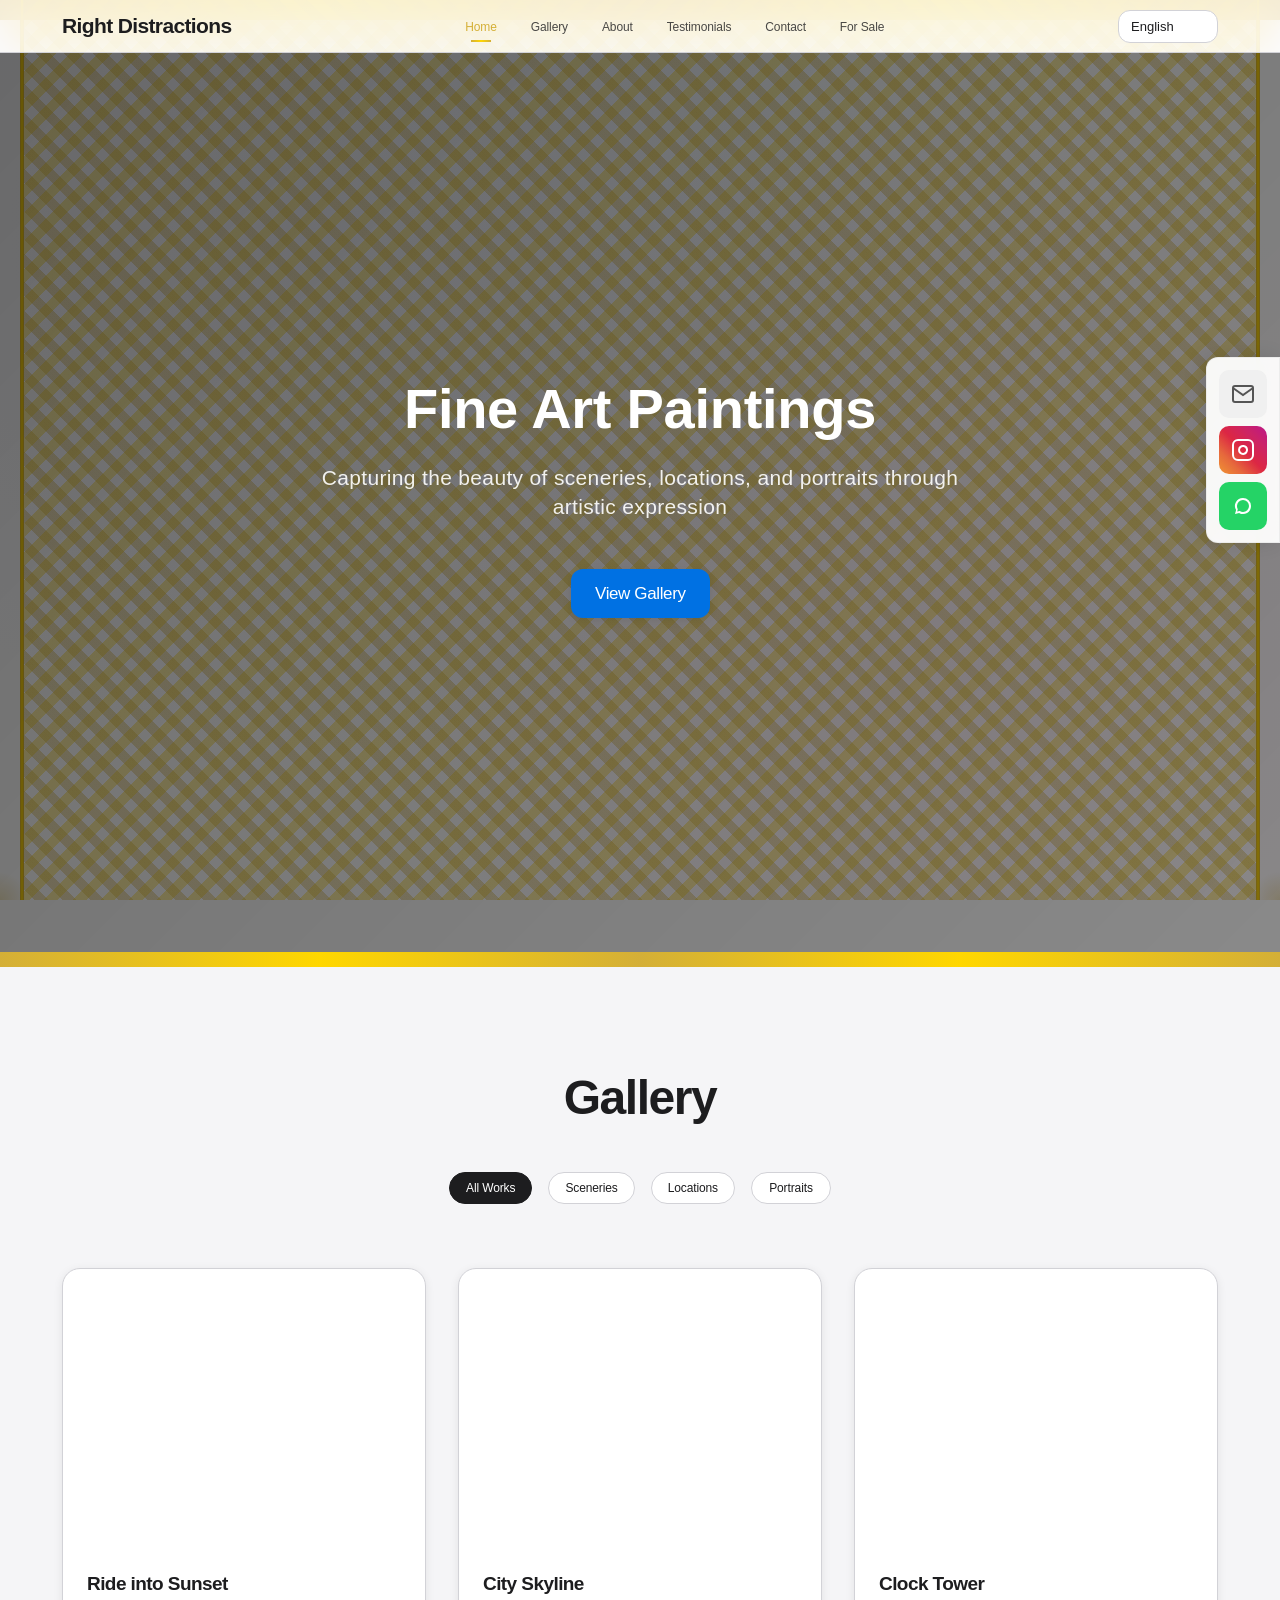
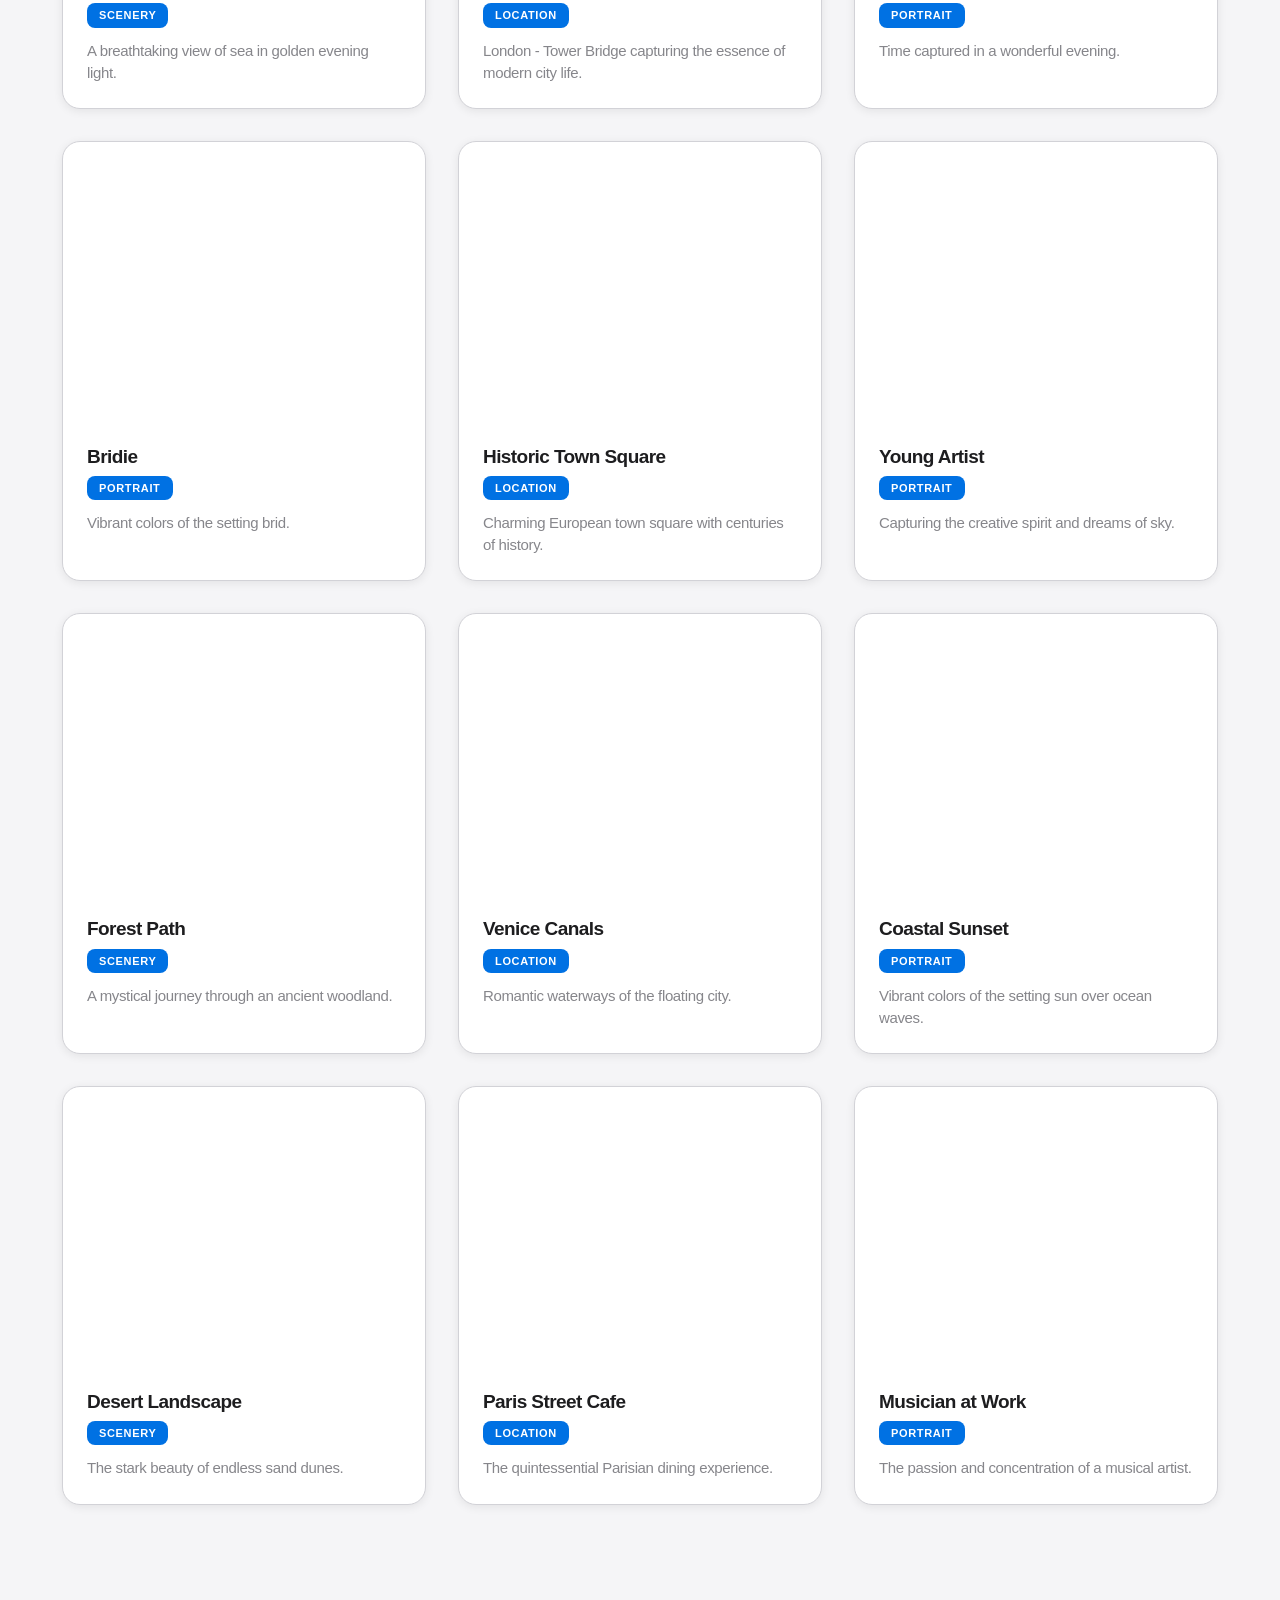
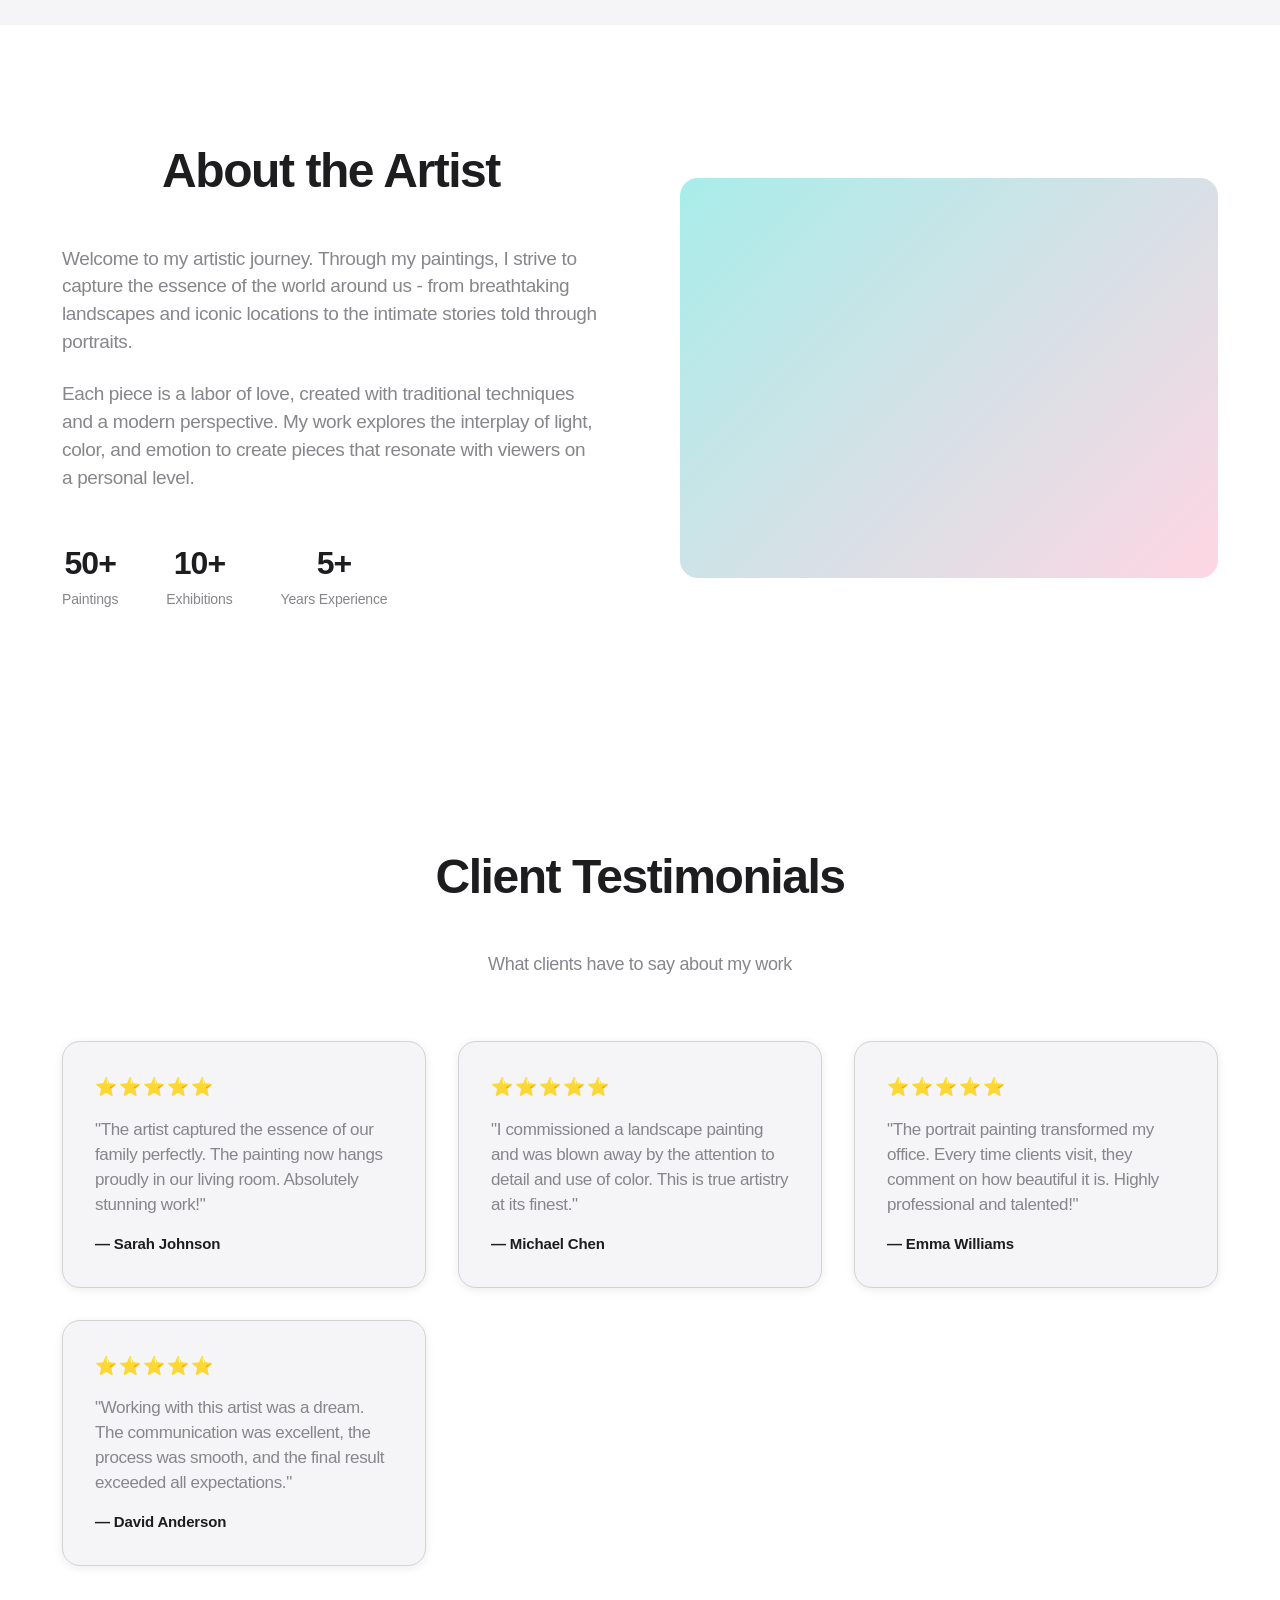
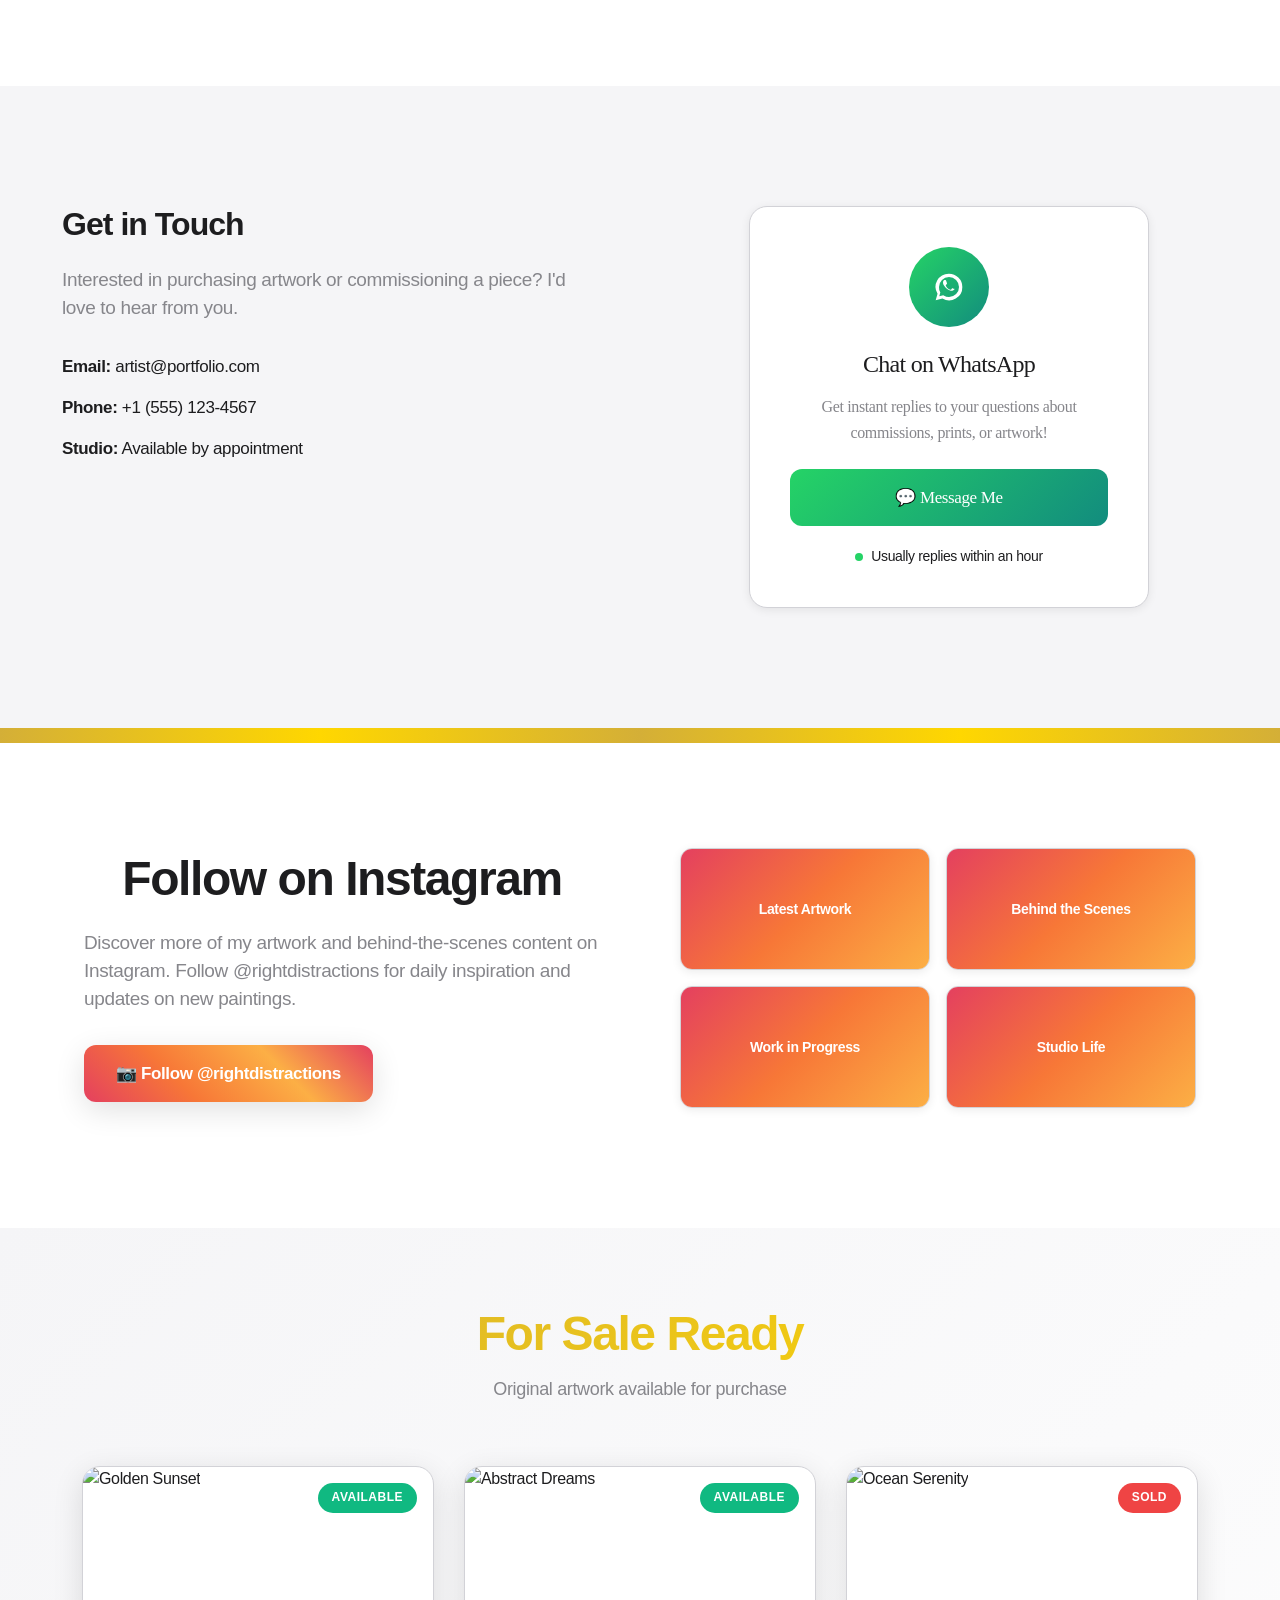
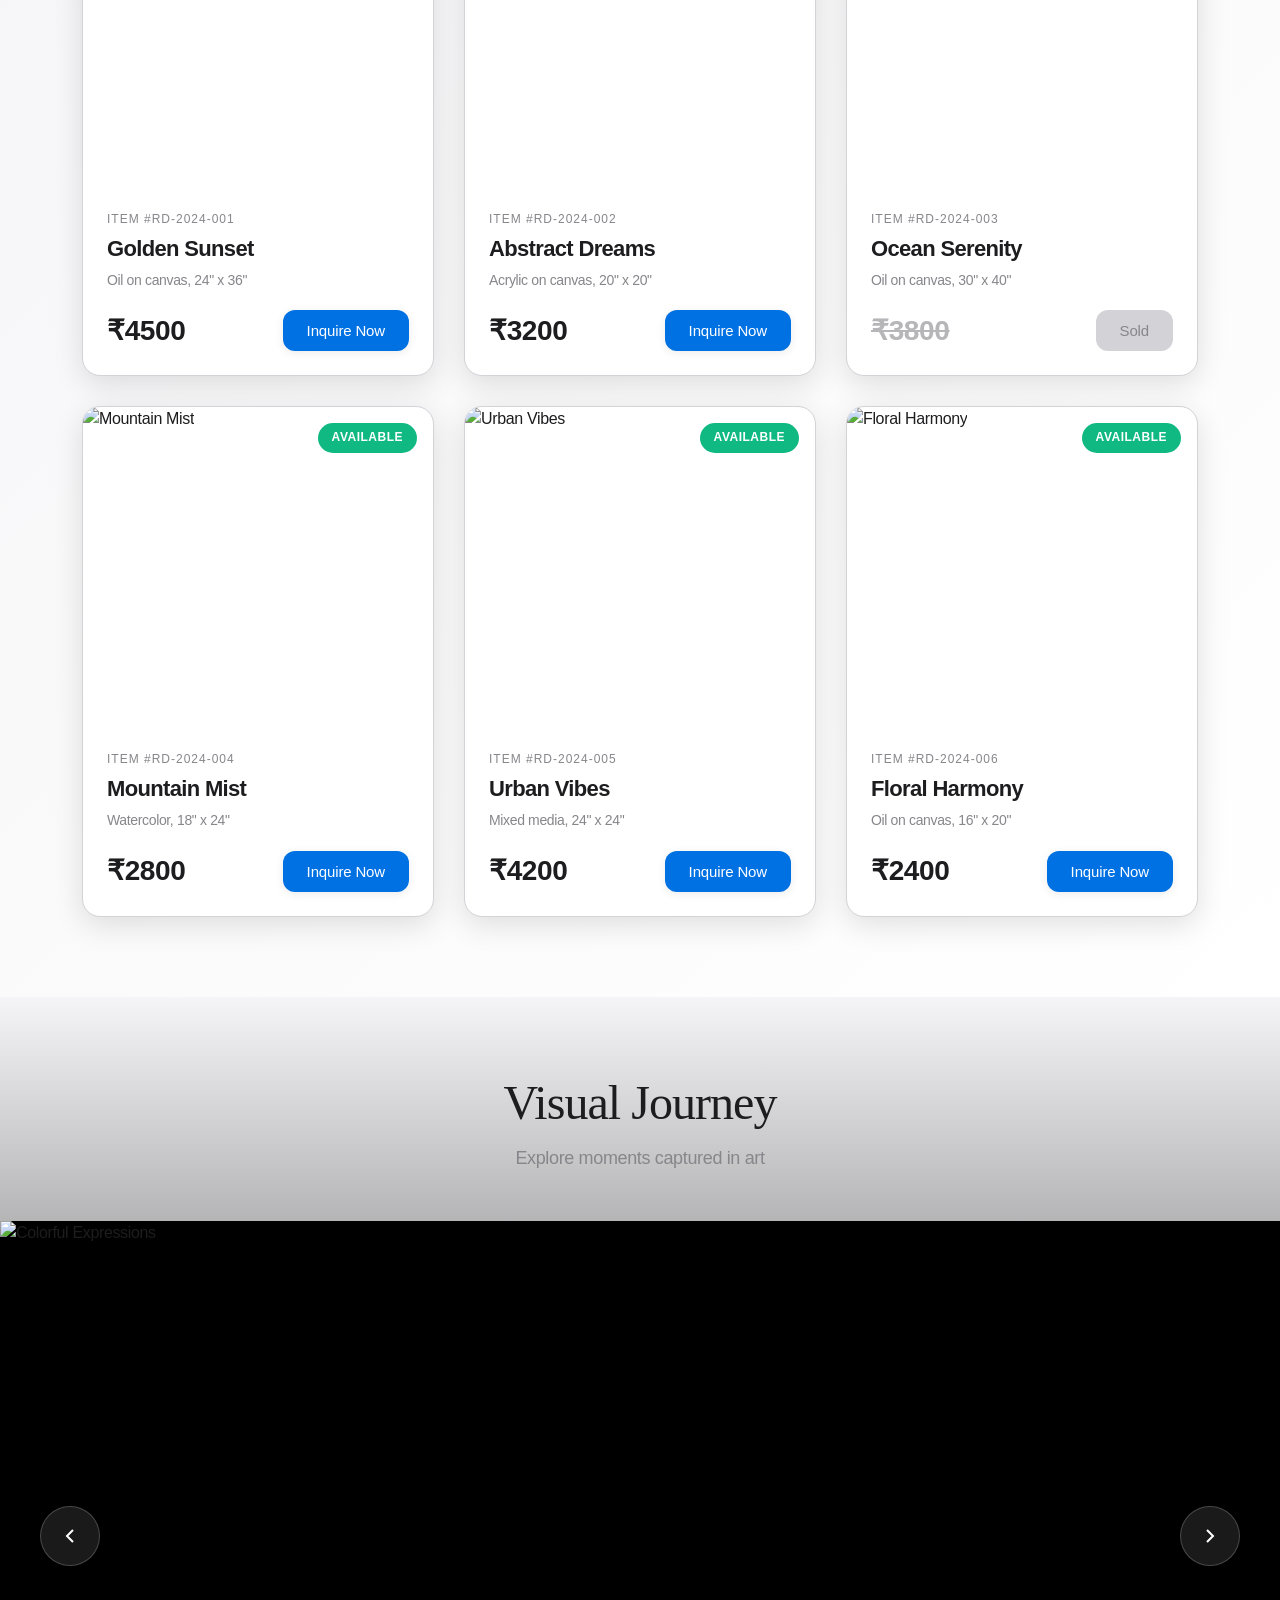
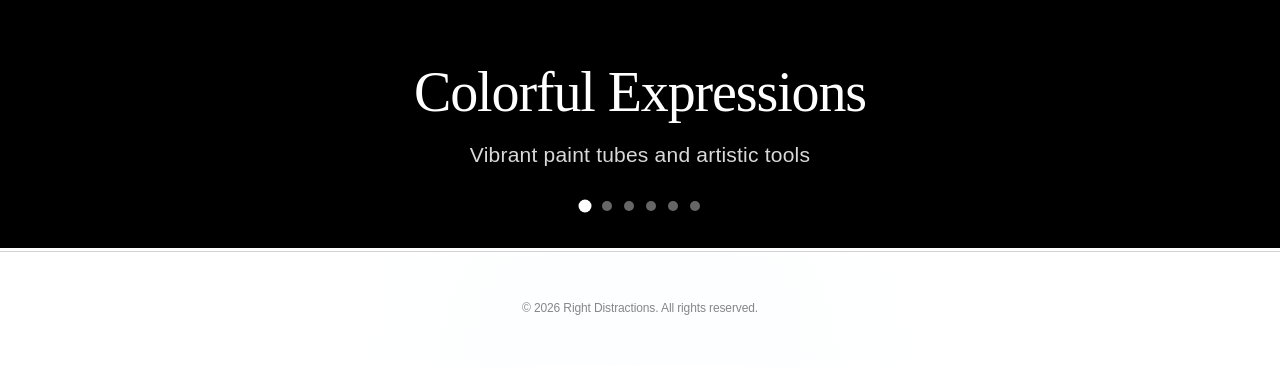
==== index.html @ bb0acf01 "Update index.html" ====
<!DOCTYPE html>
<html lang="en">
<head>
    <meta charset="UTF-8">
    <meta name="viewport" content="width=device-width, initial-scale=1.0">

<!-- SEO Meta Tags -->
    <meta name="description" content="Right Distractions - Fine art paintings capturing sceneries, locations, and portraits. Commission custom artwork or browse our gallery of original paintings.">
    <meta name="keywords" content="fine art paintings, custom portraits, landscape paintings, commissioned artwork, artist portfolio, original paintings">
    <meta name="author" content="Right Distractions">
    <meta name="robots" content="index, follow">
    <link rel="canonical" href="https://rightdistractions.com">
    
    <!-- Open Graph / Facebook -->
    <meta property="og:type" content="website">
    <meta property="og:url" content="https://rightdistractions.com">
    <meta property="og:title" content="Right Distractions — Fine Art Paintings">
    <meta property="og:description" content="Fine art paintings capturing sceneries, locations, and portraits. Commission custom artwork or browse our gallery.">
    <meta property="og:image" content="https://images.unsplash.com/photo-1513364776144-60967b0f800f?w=1200&h=630&fit=crop">
    
    <!-- Twitter -->
    <meta property="twitter:card" content="summary_large_image">
    <meta property="twitter:url" content="https://rightdistractions.com">
    <meta property="twitter:title" content="Right Distractions — Fine Art Paintings">
    <meta property="twitter:description" content="Fine art paintings capturing sceneries, locations, and portraits. Commission custom artwork or browse our gallery.">
    <meta property="twitter:image" content="https://images.unsplash.com/photo-1513364776144-60967b0f800f?w=1200&h=630&fit=crop">
    
     <meta name="referrer" content="strict-origin-when-cross-origin">
    <meta http-equiv="X-Content-Type-Options" content="nosniff">
    <meta http-equiv="X-Frame-Options" content="SAMEORIGIN">
    <meta http-equiv="X-XSS-Protection" content="1; mode=block">

    <!-- Performance: Preconnect to external domains -->
    <link rel="preconnect" href="https://images.unsplash.com">
    <link rel="preconnect" href="https://lottie.host">
    <link rel="preconnect" href="https://raw.githubusercontent.com">
    <link rel="dns-prefetch" href="https://images.unsplash.com">
    
    <!-- Performance: Preload critical resources -->
    <link rel="preload" href="styles.css" as="style">
    
    <title>Right Distractions — Fine Art Paintings</title>
    <link rel="stylesheet" href="styles.css">

     <!-- Performance: Async script loading -->
    <script src="script.js" defer></script>

<!-- Google tag (gtag.js) -->
<script async src="https://www.googletagmanager.com/gtag/js?id=G-NQR70B5Y78"></script>
<script>
  window.dataLayer = window.dataLayer || [];
  function gtag(){dataLayer.push(arguments);}
  gtag('js', new Date());

  gtag('config', 'G-NQR70B5Y78');
</script>
    
    <!-- Service Worker Registration for caching -->
    <script>
        if ('serviceWorker' in navigator) {
            window.addEventListener('load', () => {
                navigator.serviceWorker.register('/sw.js')
                    .then((registration) => {
                        console.log('SW registered: ', registration);
                    })
                    .catch((error) => {
                        console.log('SW registration failed: ', error);
                    });
            });
        }
    </script>
</head>
<body>
    <header class="header">
        <nav class="nav">
            <div class="nav-brand">
                <h1>Right Distractions</h1>
            </div>
        <ul class="nav-menu">
                <li><a href="#home" class="nav-link" data-i18n="nav.home">Home</a></li>
                <li><a href="#gallery" class="nav-link" data-i18n="nav.gallery">Gallery</a></li>
                <li><a href="#about" class="nav-link" data-i18n="nav.about">About</a></li>
                <li><a href="#testimonials" class="nav-link" data-i18n="nav.testimonials">Testimonials</a></li>
                <li><a href="#contact" class="nav-link" data-i18n="nav.contact">Contact</a></li>
                <li><a href="#for-sale" class="nav-link" data-i18n="nav.forsale">For Sale</a></li>  
            </ul>
            <div class="language-switcher">
                <select id="languageSelect" aria-label="Select language">
                    <option value="en">English</option>
                    <option value="es">Español</option>
                    <option value="fr">Français</option>
                    <option value="de">Deutsch</option>
                    <option value="kn">ಕನ್ನಡ</option>
                </select>
            </div>
            <div class="hamburger">
                <span></span>
                <span></span>
                <span></span>
            </div>
        </nav>
    </header>

    <main>
        <section id="home" class="hero">
            <div class="hero-content">
                <h1 class="hero-title" data-i18n="hero.title">Fine Art Paintings</h1>
                <p class="hero-subtitle" data-i18n="hero.subtitle">Capturing the beauty of sceneries, locations, and portraits through artistic expression</p>
                <a href="#gallery" class="cta-button" data-i18n="hero.cta">View Gallery</a>
            </div>
        </section>

        <section id="gallery" class="gallery-section">
            <div class="container">
                <h2 class="section-title" data-i18n="gallery.title">Gallery</h2>
                <div class="filter-buttons">
                    <button class="filter-btn active" data-filter="all" data-i18n="gallery.filterAll">All Works</button>
                    <button class="filter-btn" data-filter="scenery" data-i18n="gallery.filterScenery">Sceneries</button>
                    <button class="filter-btn" data-filter="location" data-i18n="gallery.filterLocation">Locations</button>
                    <button class="filter-btn" data-filter="portrait" data-i18n="gallery.filterPortrait">Portraits</button>
                </div>
                <div class="gallery-grid">
                    <!-- Gallery items will be dynamically generated -->
                </div>
            </div>
        </section>

        <section id="about" class="about-section">
            <div class="about-content">
                <div class="about-text">
                    <h2 class="section-title">About the Artist</h2>
                    <p>Welcome to my artistic journey. Through my paintings, I strive to capture the essence of the world around us - from breathtaking landscapes and iconic locations to the intimate stories told through portraits.</p>
                    <p>Each piece is a labor of love, created with traditional techniques and a modern perspective. My work explores the interplay of light, color, and emotion to create pieces that resonate with viewers on a personal level.</p>
                    <div class="artist-stats">
                        <div class="stat">
                            <span class="stat-number">50+</span>
                            <span class="stat-label">Paintings</span>
                        </div>
                        <div class="stat">
                            <span class="stat-number">10+</span>
                            <span class="stat-label">Exhibitions</span>
                        </div>
                        <div class="stat">
                            <span class="stat-number">5+</span>
                            <span class="stat-label">Years Experience</span>
                        </div>
                    </div>
                </div>
                <div class="about-image">
                   <iframe src="https://lottie.host/embed/7b838483-d975-4e73-9302-a7356e19cbc4/KSZSr32Bhe.lottie" width="100%" height="100%" frameborder="0" allowfullscreen></iframe>
                </div>
            </div>
        </section>
        <section id="testimonials" class="testimonials-section">
            <div class="container">
                <h2 class="section-title" data-i18n="testimonials.title">Client Testimonials</h2>
                <p class="section-subtitle" data-i18n="testimonials.subtitle">What clients have to say about my work</p>
                <div class="testimonials-grid">
                    <div class="testimonial-card">
                        <div class="testimonial-stars">⭐⭐⭐⭐⭐</div>
                        <p class="testimonial-text">"The artist captured the essence of our family perfectly. The painting now hangs proudly in our living room. Absolutely stunning work!"</p>
                        <p class="testimonial-author">— Sarah Johnson</p>
                    </div>
                    <div class="testimonial-card">
                        <div class="testimonial-stars">⭐⭐⭐⭐⭐</div>
                        <p class="testimonial-text">"I commissioned a landscape painting and was blown away by the attention to detail and use of color. This is true artistry at its finest."</p>
                        <p class="testimonial-author">— Michael Chen</p>
                    </div>
                    <div class="testimonial-card">
                        <div class="testimonial-stars">⭐⭐⭐⭐⭐</div>
                        <p class="testimonial-text">"The portrait painting transformed my office. Every time clients visit, they comment on how beautiful it is. Highly professional and talented!"</p>
                        <p class="testimonial-author">— Emma Williams</p>
                    </div>
                    <div class="testimonial-card">
                        <div class="testimonial-stars">⭐⭐⭐⭐⭐</div>
                        <p class="testimonial-text">"Working with this artist was a dream. The communication was excellent, the process was smooth, and the final result exceeded all expectations."</p>
                        <p class="testimonial-author">— David Anderson</p>
                    </div>
                </div>
            </div>
        </section>
        <section id="contact" class="contact-section">
            <div class="contact-content">
                <div class="contact-info">
                    <h3 data-i18n="contact.title">Get in Touch</h3>
                    <p data-i18n="contact.description">Interested in purchasing artwork or commissioning a piece? I'd love to hear from you.</p>
                    <div class="contact-details">
                        <div class="contact-item">
                            <strong data-i18n="contact.email">Email:</strong> artist@portfolio.com
                        </div>
                        <div class="contact-item">
                            <strong data-i18n="contact.phone">Phone:</strong> +1 (555) 123-4567
                        </div>
                        <div class="contact-item">
                            <strong data-i18n="contact.studio">Studio:</strong> <span data-i18n="contact.studioValue">Available by appointment</span>
                        </div>
                    </div>
                </div>
                <div class="whatsapp-container">
                    <div class="whatsapp-card">
                        <div class="whatsapp-icon">
                            <svg viewBox="0 0 24 24" fill="none" xmlns="http://www.w3.org/2000/svg">
                                <path d="M17.6 6.32A7.85 7.85 0 0 0 12 4a7.94 7.94 0 0 0-6.88 12.1L4 20l4.05-1.06A7.93 7.93 0 0 0 20 12a7.85 7.85 0 0 0-2.4-5.68zM12 18a5.92 5.92 0 0 1-3.2-.94l-.23-.14-2.4.63.64-2.35-.15-.24A5.93 5.93 0 0 1 6 12a6 6 0 0 1 12 0 5.93 5.93 0 0 1-6 6zm3.4-4.6c-.18-.1-1.07-.53-1.24-.59-.16-.06-.28-.1-.4.1-.12.18-.46.59-.56.7-.1.13-.2.14-.38.05-1.15-.58-1.9-1.03-2.66-2.33-.2-.34-.03-.52.15-.7.15-.15.34-.38.46-.57.1-.2.05-.36-.02-.5-.07-.14-.4-1.07-.55-1.46-.14-.37-.29-.32-.4-.33-.1 0-.22-.02-.34-.02s-.3.04-.46.22c-.16.18-.6.59-.6 1.43 0 .85.6 1.66.68 1.78.09.12 1.2 1.83 2.9 2.57 1.7.73 1.7.49 2 .46.3-.03 1.07-.43 1.22-.85.15-.42.15-.78.1-.85z" fill="currentColor"/>
                            </svg>
                        </div>
                        <h3 data-i18n="contact.whatsappTitle">Chat on WhatsApp</h3>
                        <p data-i18n="contact.whatsappDesc">Get instant replies to your questions about commissions, prints, or artwork!</p>
                        <a href="https://wa.me/917411990920?text=Hi!%20I'm%20interested%20in%20your%20artwork.%20Can%20we%20chat?" target="_blank" class="whatsapp-btn">
                            <span data-i18n="contact.whatsappBtn">💬 Message Me</span>
                        </a>
                        <div class="whatsapp-status">
                            <span class="status-dot"></span>
                            <span data-i18n="contact.whatsappStatus">Usually replies within an hour</span>
                        </div>
                    </div>
                </div>
            </div>
        </section>

        <section id="instagram" class="instagram-section">
            <div class="container">
                <div class="instagram-content">
                    <div class="instagram-info">
                        <h2 class="section-title" data-i18n="instagram.title">Follow on Instagram</h2>
                        <p data-i18n="instagram.description">Discover more of my artwork and behind-the-scenes content on Instagram. Follow @rightdistractions for daily inspiration and updates on new paintings.</p>
                        <a href="https://www.instagram.com/rightdistractions/" target="_blank" class="instagram-button">
                        
                            <span data-i18n="instagram.button">Follow @rightdistractions</span>
                        </a>
                    </div>
                    <div class="instagram-preview">
                        <div class="instagram-grid">
                            <div class="instagram-item">
                                <div class="instagram-placeholder">
                                    <span>Latest Artwork</span>
                                </div>
                            </div>
                            <div class="instagram-item">
                                <div class="instagram-placeholder">
                                    <span>Behind the Scenes</span>
                                </div>
                            </div>
                            <div class="instagram-item">
                                <div class="instagram-placeholder">
                                    <span>Work in Progress</span>
                                </div>
                            </div>
                            <div class="instagram-item">
                                <div class="instagram-placeholder">
                                    <span>Studio Life</span>
                                </div>
                            </div>
                        </div>
                    </div>
                </div>
            </div>
        </section>
    </main>

    <!-- For Sale Ready - E-commerce Section -->
    <section id="for-sale" class="for-sale-section">
        <div class="container">
            <div class="section-header">
                <h2 class="section-title" data-i18n="forsale.title">For Sale Ready</h2>
                <p class="section-subtitle" data-i18n="forsale.subtitle">Original artwork available for purchase</p>
            </div>
            
            <div class="artwork-grid">
                <!-- Artwork Item 1 -->
                <div class="artwork-card">
                    <div class="artwork-image">
                        <img src="https://images.unsplash.com/photo-1579783902614-a3fb3927b6a5?w=600&h=600&fit=crop" alt="Golden Sunset">
                        <span class="artwork-status available" data-i18n="forsale.available">Available</span>
                    </div>
                    <div class="artwork-info">
                        <span class="artwork-id">Item #RD-2024-001</span>
                        <h3 class="artwork-title">Golden Sunset</h3>
                        <p class="artwork-description">Oil on canvas, 24" x 36"</p>
                        <div class="artwork-price-row">
                            <span class="artwork-price">₹4500</span>
                            <button class="buy-btn" data-i18n="forsale.inquire">Inquire Now</button>
                        </div>
                    </div>
                </div>

                <!-- Artwork Item 2 -->
                <div class="artwork-card">
                    <div class="artwork-image">
                        <img src="https://images.unsplash.com/photo-1541963463532-d68292c34b19?w=600&h=600&fit=crop" alt="Abstract Dreams">
                        <span class="artwork-status available" data-i18n="forsale.available">Available</span>
                    </div>
                    <div class="artwork-info">
                        <span class="artwork-id">Item #RD-2024-002</span>
                        <h3 class="artwork-title">Abstract Dreams</h3>
                        <p class="artwork-description">Acrylic on canvas, 20" x 20"</p>
                        <div class="artwork-price-row">
                            <span class="artwork-price">₹3200</span>
                            <button class="buy-btn" data-i18n="forsale.inquire">Inquire Now</button>
                        </div>
                    </div>
                </div>

                <!-- Artwork Item 3 -->
                <div class="artwork-card">
                    <div class="artwork-image">
                        <img src="https://images.unsplash.com/photo-1549490349-8643362247b5?w=600&h=600&fit=crop" alt="Ocean Serenity">
                        <span class="artwork-status sold" data-i18n="forsale.sold">Sold</span>
                    </div>
                    <div class="artwork-info">
                        <span class="artwork-id">Item #RD-2024-003</span>
                        <h3 class="artwork-title">Ocean Serenity</h3>
                        <p class="artwork-description">Oil on canvas, 30" x 40"</p>
                        <div class="artwork-price-row">
                            <span class="artwork-price sold-price">₹3800</span>
                            <button class="buy-btn" disabled data-i18n="forsale.sold">Sold</button>
                        </div>
                    </div>
                </div>

                <!-- Artwork Item 4 -->
                <div class="artwork-card">
                    <div class="artwork-image">
                        <img src="https://images.unsplash.com/photo-1547891654-e66ed7ebb968?w=600&h=600&fit=crop" alt="Mountain Mist">
                        <span class="artwork-status available" data-i18n="forsale.available">Available</span>
                    </div>
                    <div class="artwork-info">
                        <span class="artwork-id">Item #RD-2024-004</span>
                        <h3 class="artwork-title">Mountain Mist</h3>
                        <p class="artwork-description">Watercolor, 18" x 24"</p>
                        <div class="artwork-price-row">
                            <span class="artwork-price">₹2800</span>
                            <button class="buy-btn" data-i18n="forsale.inquire">Inquire Now</button>
                        </div>
                    </div>
                </div>

                <!-- Artwork Item 5 -->
                <div class="artwork-card">
                    <div class="artwork-image">
                        <img src="https://images.unsplash.com/photo-1557672172-298e090bd0f1?w=600&h=600&fit=crop" alt="Urban Vibes">
                        <span class="artwork-status available" data-i18n="forsale.available">Available</span>
                    </div>
                    <div class="artwork-info">
                        <span class="artwork-id">Item #RD-2024-005</span>
                        <h3 class="artwork-title">Urban Vibes</h3>
                        <p class="artwork-description">Mixed media, 24" x 24"</p>
                        <div class="artwork-price-row">
                            <span class="artwork-price">₹4200</span>
                            <button class="buy-btn" data-i18n="forsale.inquire">Inquire Now</button>
                        </div>
                    </div>
                </div>

                <!-- Artwork Item 6 -->
                <div class="artwork-card">
                    <div class="artwork-image">
                        <img src="https://images.unsplash.com/photo-1505909182942-e2f09aee3e89?w=600&h=600&fit=crop" alt="Floral Harmony">
                        <span class="artwork-status available" data-i18n="forsale.available">Available</span>
                    </div>
                    <div class="artwork-info">
                        <span class="artwork-id">Item #RD-2024-006</span>
                        <h3 class="artwork-title">Floral Harmony</h3>
                        <p class="artwork-description">Oil on canvas, 16" x 20"</p>
                        <div class="artwork-price-row">
                            <span class="artwork-price">₹2400</span>
                            <button class="buy-btn" data-i18n="forsale.inquire">Inquire Now</button>
                        </div>
                    </div>
                </div>
            </div>
        </div>
    </section>
     <!-- Visual Journey - Animated Slider -->
    <section id="visual-journey" class="visual-journey-slider">
        <div class="slider-header">
            <h2 class="slider-section-title">Visual Journey</h2>
            <p class="slider-section-subtitle">Explore moments captured in art</p>
        </div>
        <div class="animated-slider">
            <div class="slider-container">
                <div class="slide active">
                    <img src="https://images.unsplash.com/photo-1513364776144-60967b0f800f?w=1200&h=800&fit=crop" alt="Colorful Expressions">
                    <div class="slide-content">
                        <h3 class="slide-title">Colorful Expressions</h3>
                        <p class="slide-subtitle">Vibrant paint tubes and artistic tools</p>
                    </div>
                </div>
                <div class="slide">
                    <img src="https://images.unsplash.com/photo-1460661419201-fd4cecdf8a8b?w=1200&h=800&fit=crop" alt="Creative Process">
                    <div class="slide-content">
                        <h3 class="slide-title">Creative Process</h3>
                        <p class="slide-subtitle">Where inspiration meets canvas</p>
                    </div>
                </div>
                <div class="slide">
                    <img src="https://images.unsplash.com/photo-1578301978693-85fa9c0320b9?w=1200&h=800&fit=crop" alt="Artistic Tools">
                    <div class="slide-content">
                        <h3 class="slide-title">Artistic Tools</h3>
                        <p class="slide-subtitle">The essentials of every painter</p>
                    </div>
                </div>
                <div class="slide">
                    <img src="https://images.unsplash.com/photo-1536924940846-227afb31e2a5?w=1200&h=800&fit=crop" alt="Oil Paint Magic">
                    <div class="slide-content">
                        <h3 class="slide-title">Oil Paint Magic</h3>
                        <p class="slide-subtitle">Rich colors and textures</p>
                    </div>
                </div>
                <div class="slide">
                    <img src="https://images.unsplash.com/photo-1541963463532-d68292c34b19?w=1200&h=800&fit=crop" alt="Watercolor Dreams">
                    <div class="slide-content">
                        <h3 class="slide-title">Watercolor Dreams</h3>
                        <p class="slide-subtitle">Fluid and ethereal beauty</p>
                    </div>
                </div>
                <div class="slide">
                    <img src="https://raw.githubusercontent.com/sivadevireddy89-afk/rightdistractions.github.io/main/Images/steve-johnson-Xx_d26R37E4-unsplash.jpg" alt="Brush Collection">
                    <div class="slide-content">
                        <h3 class="slide-title">Brush Collection</h3>
                        <p class="slide-subtitle">Tools of the trade</p>
                    </div>
                </div>
            </div>
            
            <div class="slider-controls">
                <button class="slider-arrow slider-prev" aria-label="Previous slide">
                    <svg viewBox="0 0 24 24" fill="none" stroke="currentColor" stroke-width="2">
                        <path d="M15 18l-6-6 6-6"/>
                    </svg>
                </button>
                <button class="slider-arrow slider-next" aria-label="Next slide">
                    <svg viewBox="0 0 24 24" fill="none" stroke="currentColor" stroke-width="2">
                        <path d="M9 18l6-6-6-6"/>
                    </svg>
                </button>
            </div>
            
            <div class="slider-dots">
                <button class="dot active" data-slide="0" aria-label="Go to slide 1"></button>
                <button class="dot" data-slide="1" aria-label="Go to slide 2"></button>
                <button class="dot" data-slide="2" aria-label="Go to slide 3"></button>
                <button class="dot" data-slide="3" aria-label="Go to slide 4"></button>
                <button class="dot" data-slide="4" aria-label="Go to slide 5"></button>
                <button class="dot" data-slide="5" aria-label="Go to slide 6"></button>
            </div>
            
            <div class="slider-progress">
                <div class="progress-fill"></div>
            </div>
        </div>
    </section>
    
    <footer class="footer">
        <p>&copy; 2026 Right Distractions. All rights reserved.</p>
    </footer>

    <!-- Modal for image viewing -->
    <div class="modal" id="imageModal">
        <div class="modal-content">
            <span class="close">&times;</span>
            <div class="modal-media" id="modalMedia"></div>
            <div class="modal-info">
                <h3 id="modalTitle"></h3>
                <p id="modalDescription"></p>
            </div>
        </div>
    </div>
 <!-- Scrolling Paint Brush -->
    <div class="scroll-brush" id="scrollBrush">
        <svg viewBox="0 0 120 200" xmlns="http://www.w3.org/2000/svg">
            <defs>
                <!-- Wood handle gradient -->
                <linearGradient id="woodGradient" x1="0%" y1="0%" x2="100%" y2="0%">
                    <stop offset="0%" style="stop-color:#5D3A1A;stop-opacity:1" />
                    <stop offset="30%" style="stop-color:#8B4513;stop-opacity:1" />
                    <stop offset="50%" style="stop-color:#A0522D;stop-opacity:1" />
                    <stop offset="70%" style="stop-color:#8B4513;stop-opacity:1" />
                    <stop offset="100%" style="stop-color:#5D3A1A;stop-opacity:1" />
                </linearGradient>
                <!-- Metal ferrule gradient -->
                <linearGradient id="metalGradient" x1="0%" y1="0%" x2="100%" y2="0%">
                    <stop offset="0%" style="stop-color:#B8860B;stop-opacity:1" />
                    <stop offset="20%" style="stop-color:#FFD700;stop-opacity:1" />
                    <stop offset="50%" style="stop-color:#FFF8DC;stop-opacity:1" />
                    <stop offset="80%" style="stop-color:#FFD700;stop-opacity:1" />
                    <stop offset="100%" style="stop-color:#B8860B;stop-opacity:1" />
                </linearGradient>
                <!-- Bristle gradient -->
                <linearGradient id="bristleGradient" x1="0%" y1="0%" x2="100%" y2="0%">
                    <stop offset="0%" style="stop-color:#D2B48C;stop-opacity:1" />
                    <stop offset="50%" style="stop-color:#F5DEB3;stop-opacity:1" />
                    <stop offset="100%" style="stop-color:#D2B48C;stop-opacity:1" />
                </linearGradient>
                <!-- Shadow filter -->
                <filter id="dropShadow" x="-20%" y="-20%" width="140%" height="140%">
                    <feGaussianBlur in="SourceAlpha" stdDeviation="3"/>
                    <feOffset dx="3" dy="3" result="offsetblur"/>
                    <feComponentTransfer>
                        <feFuncA type="linear" slope="0.3"/>
                    </feComponentTransfer>
                    <feMerge> 
                        <feMergeNode/>
                        <feMergeNode in="SourceGraphic"/> 
                    </feMerge>
                </filter>
            </defs>
            
            <!-- Brush handle -->
            <rect x="45" y="10" width="30" height="100" rx="8" ry="8" fill="url(#woodGradient)" filter="url(#dropShadow)"/>
            
            <!-- Handle highlight -->
            <rect x="50" y="15" width="8" height="90" rx="3" fill="#CD853F" opacity="0.5"/>
            
            <!-- Metal ferrule -->
            <rect x="40" y="105" width="40" height="25" rx="3" ry="3" fill="url(#metalGradient)" filter="url(#dropShadow)"/>
            
            <!-- Ferrule ridges -->
            <line x1="45" y1="108" x2="45" y2="127" stroke="#B8860B" stroke-width="1"/>
            <line x1="50" y1="108" x2="50" y2="127" stroke="#B8860B" stroke-width="1"/>
            <line x1="55" y1="108" x2="55" y2="127" stroke="#B8860B" stroke-width="1"/>
            <line x1="60" y1="108" x2="60" y2="127" stroke="#B8860B" stroke-width="1"/>
            <line x1="65" y1="108" x2="65" y2="127" stroke="#B8860B" stroke-width="1"/>
            <line x1="70" y1="108" x2="70" y2="127" stroke="#B8860B" stroke-width="1"/>
            <line x1="75" y1="108" x2="75" y2="127" stroke="#B8860B" stroke-width="1"/>
            
            <!-- Brush bristles with realistic curve -->
            <path class="brush-tip" d="M42 128 Q38 155 45 175 Q55 190 60 185 Q70 175 78 175 Q85 155 78 128 Z" fill="url(#bristleGradient)" stroke="#C19A6B" stroke-width="1"/>
            
            <!-- Individual bristle lines -->
            <g opacity="0.3" stroke="#8B7355" stroke-width="0.5">
                <path d="M45 130 Q42 155 48 180"/>
                <path d="M50 130 Q48 155 53 182"/>
                <path d="M55 130 Q54 155 58 183"/>
                <path d="M60 130 Q60 155 63 184"/>
                <path d="M65 130 Q66 155 68 182"/>
                <path d="M70 130 Q72 155 73 180"/>
                <path d="M75 130 Q78 155 78 175"/>
            </g>
            
            <!-- Wet paint on bristles - red blob -->
            <ellipse cx="55" cy="140" rx="12" ry="8" fill="#E74C3C" opacity="0.9">
                <animate attributeName="ry" values="8;9;8" dur="2s" repeatCount="indefinite"/>
            </ellipse>
            
            <!-- Wet paint - blue blob -->
            <ellipse cx="70" cy="150" rx="10" ry="6" fill="#3498DB" opacity="0.8">
                <animate attributeName="ry" values="6;7;6" dur="2.3s" repeatCount="indefinite"/>
            </ellipse>
            
            <!-- Wet paint - yellow blob -->
            <ellipse cx="62" cy="165" rx="8" ry="5" fill="#F1C40F" opacity="0.85">
                <animate attributeName="ry" values="5;6;5" dur="1.8s" repeatCount="indefinite"/>
            </ellipse>
            
            <!-- Paint drip -->
            <path d="M70 152 Q72 165 71 175" stroke="#3498DB" stroke-width="3" fill="none" opacity="0.6" stroke-linecap="round"/>
            <circle cx="71" cy="177" r="3" fill="#3498DB" opacity="0.6"/>
            
            <!-- Highlight on bristles -->
            <path d="M48 135 Q50 160 55 175" stroke="#FFF" stroke-width="2" fill="none" opacity="0.3" stroke-linecap="round"/>
        </svg>
    </div>

    <!-- Contact Sidebar -->
    <aside class="contact-sidebar">
        <a href="#contact" class="sidebar-link sidebar-contact" title="Contact Us">
            <svg viewBox="0 0 24 24" fill="none" stroke="currentColor" stroke-width="2">
                <path d="M4 4h16c1.1 0 2 .9 2 2v12c0 1.1-.9 2-2 2H4c-1.1 0-2-.9-2-2V6c0-1.1.9-2 2-2z"/>
                <polyline points="22,6 12,13 2,6"/>
            </svg>
            <span>Contact</span>
        </a>
        <a href="https://www.instagram.com/rightdistractions/" target="_blank" class="sidebar-link sidebar-instagram" title="Follow on Instagram">
            <svg viewBox="0 0 24 24" fill="none" stroke="currentColor" stroke-width="2">
                <rect x="2" y="2" width="20" height="20" rx="5" ry="5"/>
                <path d="M16 11.37A4 4 0 1 1 12.63 8 4 4 0 0 1 16 11.37z"/>
                <line x1="17.5" y1="6.5" x2="17.51" y2="6.5"/>
            </svg>
            <span>Instagram</span>
        </a>
        <a href="https://wa.me/447123456789?text=Hi!%20I'm%20interested%20in%20your%20artwork.%20Can%20we%20chat?" target="_blank" class="sidebar-link sidebar-whatsapp" title="Chat on WhatsApp">
            <svg viewBox="0 0 24 24" fill="currentColor">
                <path d="M17.6 6.32A7.85 7.85 0 0 0 12 4a7.94 7.94 0 0 0-6.88 12.1L4 20l4.05-1.06A7.93 7.93 0 0 0 20 12a7.85 7.85 0 0 0-2.4-5.68zM12 18a5.92 5.92 0 0 1-3.2-.94l-.23-.14-2.4.63.64-2.35-.15-.24A5.93 5.93 0 0 1 6 12a6 6 0 0 1 12 0 5.93 5.93 0 0 1-6 6z"/>
            </svg>
            <span>WhatsApp</span>
        </a>
    </aside>

    <script src="script.js"></script>
<!-- Multi-Language Support -->
    <script>
        const translations = {
            en: {
                nav: {
                    home: "Home",
                    gallery: "Gallery",
                    forsale: "For Sale",
                    about: "About",
                    testimonials: "Testimonials",
                    contact: "Contact"
                },
                hero: {
                    title: "Fine Art Paintings",
                    subtitle: "Capturing the beauty of sceneries, locations, and portraits through artistic expression",
                    cta: "View Gallery"
                },
                gallery: {
                    title: "Gallery",
                    filterAll: "All Works",
                    filterScenery: "Sceneries",
                    filterLocation: "Locations",
                    filterPortrait: "Portraits"
                },
                forsale: {
                    title: "For Sale Ready",
                    subtitle: "Original artwork available for purchase",
                    available: "Available",
                    sold: "Sold",
                    inquire: "Inquire Now",
                    pricePrefix: "£"
                },
                about: {
                    title: "About the Artist",
                    paintings: "Paintings",
                    exhibitions: "Exhibitions",
                    experience: "Years Experience"
                },
                testimonials: {
                    title: "Client Testimonials",
                    subtitle: "What clients have to say about my work"
                },
                contact: {
                    title: "Get in Touch",
                    description: "Interested in purchasing artwork or commissioning a piece? I'd love to hear from you.",
                    email: "Email:",
                    phone: "Phone:",
                    studio: "Studio:",
                    studioValue: "Available by appointment",
                    whatsappTitle: "Chat on WhatsApp",
                    whatsappDesc: "Get instant replies to your questions about commissions, prints, or artwork!",
                    whatsappBtn: "💬 Message Me",
                    whatsappStatus: "Usually replies within an hour"
                },
                instagram: {
                    title: "Follow on Instagram",
                    description: "Discover more of my artwork and behind-the-scenes content on Instagram. Follow @rightdistractions for daily inspiration and updates on new paintings.",
                    button: "📷 Follow @rightdistractions"
                },
                footer: {
                    copyright: "© 2024 Right Distractions. All rights reserved."
                }
            },
            es: {
                nav: {
                    home: "Inicio",
                    gallery: "Galería",
                    forsale: "En Venta",
                    about: "Acerca de",
                    testimonials: "Testimonios",
                    contact: "Contacto"
                },
                hero: {
                    title: "Pinturas de Bellas Artes",
                    subtitle: "Capturando la belleza de paisajes, lugares y retratos a través de la expresión artística",
                    cta: "Ver Galería"
                },
                gallery: {
                    title: "Galería",
                    filterAll: "Todas las Obras",
                    filterScenery: "Paisajes",
                    filterLocation: "Lugares",
                    filterPortrait: "Retratos"
                },
                forsale: {
                    title: "Disponible para Venta",
                    subtitle: "Obras de arte originales disponibles para comprar",
                    available: "Disponible",
                    sold: "Vendido",
                    inquire: "Consultar Ahora",
                    pricePrefix: "£"
                },
                about: {
                    title: "Sobre el Artista",
                    paintings: "Pinturas",
                    exhibitions: "Exposiciones",
                    experience: "Años de Experiencia"
                },
                testimonials: {
                    title: "Testimonios de Clientes",
                    subtitle: "Lo que los clientes dicen sobre mi trabajo"
                },
                contact: {
                    title: "Ponte en Contacto",
                    description: "¿Interesado en comprar obras de arte o encargar una pieza? Me encantaría saber de ti.",
                    email: "Correo:",
                    phone: "Teléfono:",
                    studio: "Estudio:",
                    studioValue: "Disponible con cita previa",
                    whatsappTitle: "Chatear en WhatsApp",
                    whatsappDesc: "¡Obtén respuestas instantáneas a tus preguntas sobre comisiones, impresiones o obras de arte!",
                    whatsappBtn: "💬 Envíame un Mensaje",
                    whatsappStatus: "Suele responder en una hora"
                },
                instagram: {
                    title: "Sígueme en Instagram",
                    description: "Descubre más de mi arte y contenido detrás de cámaras en Instagram. Sigue a @rightdistractions para inspiración diaria y actualizaciones.",
                    button: "📷 Seguir @rightdistractions"
                },
                footer: {
                    copyright: "© 2024 Right Distractions. Todos los derechos reservados."
                }
            },
            fr: {
                nav: {
                    home: "Accueil",
                    gallery: "Galerie",
                    forsale: "À Vendre",
                    about: "À Propos",
                    testimonials: "Témoignages",
                    contact: "Contact"
                },
                hero: {
                    title: "Peintures des Beaux-Arts",
                    subtitle: "Capturer la beauté des paysages, des lieux et des portraits à travers l'expression artistique",
                    cta: "Voir la Galerie"
                },
                gallery: {
                    title: "Galerie",
                    filterAll: "Toutes les Œuvres",
                    filterScenery: "Paysages",
                    filterLocation: "Lieux",
                    filterPortrait: "Portraits"
                },
                forsale: {
                    title: "Prêt à Vendre",
                    subtitle: "Œuvres d'art originales disponibles à l'achat",
                    available: "Disponible",
                    sold: "Vendu",
                    inquire: "Renseigner Maintenant",
                    pricePrefix: "£"
                },
                about: {
                    title: "À Propos de l'Artiste",
                    paintings: "Peintures",
                    exhibitions: "Expositions",
                    experience: "Années d'Expérience"
                },
                testimonials: {
                    title: "Témoignages Clients",
                    subtitle: "Ce que les clients disent de mon travail"
                },
                contact: {
                    title: "Prenez Contact",
                    description: "Intéressé par l'achat d'œuvres d'art ou la commande d'une pièce? J'aimerais avoir de vos nouvelles.",
                    email: "Email:",
                    phone: "Téléphone:",
                    studio: "Atelier:",
                    studioValue: "Sur rendez-vous",
                    whatsappTitle: "Discuter sur WhatsApp",
                    whatsappDesc: "Obtenez des réponses instantanées à vos questions sur les commissions, impressions ou œuvres d'art!",
                    whatsappBtn: "💬 M'Envoyer un Message",
                    whatsappStatus: "Répond généralement en une heure"
                },
                instagram: {
                    title: "Suivez sur Instagram",
                    description: "Découvrez plus de mon art et du contenu en coulisses sur Instagram. Suivez @rightdistractions pour l'inspiration quotidienne.",
                    button: "📷 Suivre @rightdistractions"
                },
                footer: {
                    copyright: "© 2024 Right Distractions. Tous droits réservés."
                }
            },
            de: {
                nav: {
                    home: "Startseite",
                    gallery: "Galerie",
                    forsale: "Zu Verkaufen",
                    about: "Über",
                    testimonials: "Kundenbewertungen",
                    contact: "Kontakt"
                },
                hero: {
                    title: "Kunstmalereien",
                    subtitle: "Einfangen der Schönheit von Landschaften, Orten und Porträts durch künstlerischen Ausdruck",
                    cta: "Galerie ansehen"
                },
                gallery: {
                    title: "Galerie",
                    filterAll: "Alle Werke",
                    filterScenery: "Landschaften",
                    filterLocation: "Orte",
                    filterPortrait: "Porträts"
                },
                forsale: {
                    title: "Zum Verkauf Bereit",
                    subtitle: "Original-Kunstwerke zum Kauf verfügbar",
                    available: "Verfügbar",
                    sold: "Verkauft",
                    inquire: "Jetzt Anfragen",
                    pricePrefix: "£"
                },
                about: {
                    title: "Über den Künstler",
                    paintings: "Gemälde",
                    exhibitions: "Ausstellungen",
                    experience: "Jahre Erfahrung"
                },
                testimonials: {
                    title: "Kundenbewertungen",
                    subtitle: "Was Kunden über meine Arbeit sagen"
                },
                contact: {
                    title: "Kontakt aufnehmen",
                    description: "Interessiert am Kauf von Kunstwerken oder an einer Auftragsarbeit? Ich würde mich freuen, von Ihnen zu hören.",
                    email: "E-Mail:",
                    phone: "Telefon:",
                    studio: "Atelier:",
                    studioValue: "Nach Vereinbarung",
                    whatsappTitle: "Auf WhatsApp Chatten",
                    whatsappDesc: "Erhalten Sie sofortige Antworten auf Ihre Fragen zu Aufträgen, Drucken oder Kunstwerken!",
                    whatsappBtn: "💬 Nachricht senden",
                    whatsappStatus: "Antwortet normalerweise innerhalb einer Stunde"
                },
                instagram: {
                    title: "Folgen Sie auf Instagram",
                    description: "Entdecken Sie mehr von meiner Kunst und Hintergrund-Inhalten auf Instagram. Folgen Sie @rightdistractions für tägliche Inspiration.",
                    button: "📷 Folgen @rightdistractions"
                },
                footer: {
                    copyright: "© 2024 Right Distractions. Alle Rechte vorbehalten."
                }
            },
            kn: {
                nav: {
                    home: "ಮುಖಪುಟ",
                    gallery: "ಗ್ಯಾಲರಿ",
                    forsale: "ಮಾರಾಟಕ್ಕೆ",
                    about: "ಕಲಾವಿದರ ಬಗ್ಗೆ",
                    testimonials: "ಪ್ರಶಂಸಾಪತ್ರಗಳು",
                    contact: "ಸಂಪರ್ಕ"
                },
                hero: {
                    title: "ಸುಂದರ ಕಲೆ ಚಿತ್ರಗಳು",
                    subtitle: "ಕಲಾತ್ಮಕ ಅಭಿವ್ಯಕ್ತಿಯ ಮೂಲಕ ಪ್ರಕೃತಿ ದೃಶ್ಯಗಳು, ಸ್ಥಳಗಳು ಮತ್ತು ಛಾಯಾಚಿತ್ರಗಳ ಸೌಂದರ್ಯವನ್ನು ಹಿಡಿದಿಡುವುದು",
                    cta: "ಗ್ಯಾಲರಿ ವೀಕ್ಷಿಸಿ"
                },
                gallery: {
                    title: "ಗ್ಯಾಲರಿ",
                    filterAll: "ಎಲ್ಲಾ ಕೃತಿಗಳು",
                    filterScenery: "ಪ್ರಕೃತಿ ದೃಶ್ಯಗಳು",
                    filterLocation: "ಸ್ಥಳಗಳು",
                    filterPortrait: "ಛಾಯಾಚಿತ್ರಗಳು"
                },
                forsale: {
                    title: "ಮಾರಾಟಕ್ಕೆ ಸಿದ್ಧ",
                    subtitle: "ಖರೀದಿಗೆ ಲಭ್ಯವಿರುವ ಮೂಲ ಕಲೆ ಕೃತಿಗಳು",
                    available: "ಲಭ್ಯವಿದೆ",
                    sold: "ಮಾರಾಟವಾಯಿತು",
                    inquire: "ಈಗ ವಿಚಾರಿಸಿ",
                    pricePrefix: "£"
                },
                about: {
                    title: "ಕಲಾವಿದರ ಬಗ್ಗೆ",
                    paintings: "ಚಿತ್ರಗಳು",
                    exhibitions: "ಪ್ರದರ್ಶನಗಳು",
                    experience: "ವರ್ಷಗಳ ಅನುಭವ"
                },
                testimonials: {
                    title: "ಗ್ರಾಹಕರ ಪ್ರಶಂಸಾಪತ್ರಗಳು",
                    subtitle: "ನನ್ನ ಕೆಲಸದ ಬಗ್ಗೆ ಗ್ರಾಹಕರು ಏನು ಹೇಳುತ್ತಾರೆ"
                },
                contact: {
                    title: "ಸಂಪರ್ಕಿಸಿ",
                    description: "ಕಲೆ ಕೃತಿಗಳನ್ನು ಖರೀದಿಸಲು ಅಥವಾ ಆಯೋಗಿಸಲು ಆಸಕ್ತಿ ಇದೆಯೇ? ನಿಮ್ಮಿಂದ ಕೇಳಲು ನಾನು ಬಯಸುತ್ತೇನೆ.",
                    email: "ಇಮೇಲ್:",
                    phone: "ದೂರವಾಣಿ:",
                    studio: "ಸ್ಟುಡಿಯೋ:",
                    studioValue: "ನೇಮಕಾತಿ ಮೂಲಕ ಲಭ್ಯ",
                    whatsappTitle: "ವಾಟ್ಸಾಪ್‌ನಲ್ಲಿ ಚಾಟ್ ಮಾಡಿ",
                    whatsappDesc: "ಆಯೋಗಗಳು, ಮುದ್ರಣಗಳು ಅಥವಾ ಕಲೆ ಕೃತಿಗಳ ಬಗ್ಗೆ ನಿಮ್ಮ ಪ್ರಶ್ನೆಗಳಿಗೆ ತಕ್ಷಣದ ಉತ್ತರಗಳನ್ನು ಪಡೆಯಿರಿ!",
                    whatsappBtn: "💬 ಸಂದೇಶ ಕಳುಹಿಸಿ",
                    whatsappStatus: "ಸಾಮಾನ್ಯವಾಗಿ ಒಂದು ಗಂಟೆಯಲ್ಲಿ ಉತ್ತರಿಸುತ್ತಾರೆ"
                },
                instagram: {
                    title: "ಇನ್‌ಸ್ಟಾಗ್ರಾಮ್‌ನಲ್ಲಿ ಅನುಸರಿಸಿ",
                    description: "ಇನ್‌ಸ್ಟಾಗ್ರಾಮ್‌ನಲ್ಲಿ ನನ್ನ ಕಲೆ ಮತ್ತು ಹಿಂದೆ-ದೃಶ್ಯ ವಿಷಯದನ್ನು ಹೆಚ್ಚು ಕಂಡುಹಿಡಿಯಿರಿ. ದೈನಂದಿನ ಸ್ಫೂರ್ತಿ ಮತ್ತು ನವೀನ ಪೇಂಟಿಂಗ್‌ಗಳ ನವೀಕರಣಗಳಿಗಾಗಿ @rightdistractions ಅನ್ನು ಅನುಸರಿಸಿ.",
                    button: "📷 ಅನುಸರಿಸಿ @rightdistractions"
                },
                footer: {
                    copyright: "© 2024 ರೈಟ್ ಡಿಸ್ಟ್ರಾಕ್ಷನ್ಸ್. ಎಲ್ಲಾ ಹಕ್ಕುಗಳು ಕಾಪಾಡಲ್ಪಟ್ಟವು."
                }
            }
        };

        // i18n functionality
        const i18n = {
            currentLang: localStorage.getItem('lang') || 'en',
            
            init() {
                this.setLanguage(this.currentLang);
                document.getElementById('languageSelect').value = this.currentLang;
                
                document.getElementById('languageSelect').addEventListener('change', (e) => {
                    this.setLanguage(e.target.value);
                });
            },
            
            setLanguage(lang) {
                this.currentLang = lang;
                localStorage.setItem('lang', lang);
                this.updateContent();
            },
            
            updateContent() {
                const t = translations[this.currentLang];
                if (!t) return;
                
                // Update all elements with data-i18n attribute
                document.querySelectorAll('[data-i18n]').forEach(el => {
                    const key = el.getAttribute('data-i18n');
                    const keys = key.split('.');
                    let value = t;
                    
                    for (const k of keys) {
                        value = value?.[k];
                    }
                    
                    if (value) {
                        el.textContent = value;
                    }
                });
            }
        };

        // Initialize on DOM ready
        document.addEventListener('DOMContentLoaded', () => {
            i18n.init();
        });
        </script>
        
    
</body>
</html>
---- styles.css ----
/* Apple-inspired Reset and base styles */
* {
    margin: 0;
    padding: 0;
    box-sizing: border-box;
}

:root {
    --primary-color: #1d1d1f;
    --secondary-color: #000000;
    --accent-color: #0071e3;
    --text-primary: #1d1d1f;
    --text-secondary: #86868b;
    --bg-primary: #ffffff;
    --bg-secondary: #f5f5f7;
    --bg-tertiary: #fbfbfd;
    --shadow-light: 0 2px 10px rgba(0,0,0,0.08);
    --shadow-medium: 0 8px 30px rgba(0,0,0,0.12);
    --shadow-heavy: 0 20px 60px rgba(0,0,0,0.15);
    --border-color: #d2d2d7;
    --radius-small: 8px;
    --radius-medium: 12px;
    --radius-large: 18px;
    --transition-fast: 0.2s cubic-bezier(0.4, 0, 0.2, 1);
    --transition-smooth: 0.4s cubic-bezier(0.4, 0, 0.2, 1);
}

body {
    font-family: -apple-system, BlinkMacSystemFont, "SF Pro Display", "SF Pro Text", "Helvetica Neue", Helvetica, Arial, sans-serif;
    line-height: 1.47059;
    font-weight: 400;
    letter-spacing: -0.022em;
    color: var(--text-primary);
    background-color: var(--bg-primary);
    background-image: 
        /* Gold frame borders */
        linear-gradient(90deg, #D4AF37 0%, #FFD700 25%, #D4AF37 50%, #FFD700 75%, #D4AF37 100%),
        linear-gradient(0deg, #D4AF37 0%, #FFD700 25%, #D4AF37 50%, #FFD700 75%, #D4AF37 100%),
        /* Ornamental corners */
        radial-gradient(circle at 0% 0%, rgba(212, 175, 55, 0.3) 0%, transparent 20%),
        radial-gradient(circle at 100% 0%, rgba(212, 175, 55, 0.3) 0%, transparent 20%),
        radial-gradient(circle at 0% 100%, rgba(212, 175, 55, 0.3) 0%, transparent 20%),
        radial-gradient(circle at 100% 100%, rgba(212, 175, 55, 0.3) 0%, transparent 20%),
        /* Artistic background */
        radial-gradient(circle at 25% 25%, rgba(120, 119, 198, 0.08) 0%, transparent 50%),
        radial-gradient(circle at 75% 75%, rgba(255, 119, 198, 0.08) 0%, transparent 50%),
        radial-gradient(circle at 50% 10%, rgba(119, 198, 255, 0.06) 0%, transparent 50%),
        linear-gradient(135deg, rgba(255, 255, 255, 0.7) 0%, rgba(255, 255, 255, 0) 70%);
    background-position: 
        top 0 left 0, top 0 right 0, top left, top right, bottom left, bottom right,
        25% 25%, 75% 75%, 50% 10%, 0 0;
    background-size: 
        100% 20px, 100% 20px, 100px 100px, 100px 100px, 100px 100px, 100px 100px,
        100% 100%, 100% 100%, 100% 100%, 100% 100%;
    background-repeat: 
        repeat-x, repeat-x, no-repeat, no-repeat, no-repeat, no-repeat,
        no-repeat, no-repeat, no-repeat, no-repeat;
    background-attachment: 
        scroll, scroll, fixed, fixed, fixed, fixed,
        fixed, fixed, fixed, fixed;
    -webkit-font-smoothing: antialiased;
    -moz-osx-font-smoothing: grayscale;
}

/* Gold frame container */
.container {
    max-width: 1200px;
    margin: 0 auto;
    padding: 0 22px;
    position: relative;
}

.container::before {
    content: '';
    position: fixed;
    top: 0;
    left: 50%;
    transform: translateX(-50%);
    width: calc(100% - 40px);
    height: 100%;
    pointer-events: none;
    background: 
        /* Gold frame sides */
        linear-gradient(90deg, #D4AF37 0%, #FFD700 50%, #D4AF37 100%),
        linear-gradient(90deg, #D4AF37 0%, #FFD700 50%, #D4AF37 100%),
        /* Decorative patterns */
        repeating-linear-gradient(45deg, transparent, transparent 10px, rgba(212, 175, 55, 0.1) 10px, rgba(212, 175, 55, 0.1) 20px),
        repeating-linear-gradient(-45deg, transparent, transparent 10px, rgba(255, 215, 0, 0.1) 10px, rgba(255, 215, 0, 0.1) 20px);
    background-size: 
        4px 100%, 4px 100%, 100% 100%, 100% 100%;
    background-position: 
        left 0 top 0, right 0 top 0, 0 0, 0 0;
    background-repeat: 
        repeat-y, repeat-y, repeat, repeat;
    z-index: -1;
}

/* Typography */
h1, h2, h3 {
    font-weight: 600;
    letter-spacing: -0.03em;
}

h1 {
    font-size: 56px;
    line-height: 1.07143;
}

h2 {
    font-size: 48px;
    line-height: 1.08349;
}

h3 {
    font-size: 32px;
    line-height: 1.125;
}

.section-title {
    font-size: 48px;
    text-align: center;
    margin-bottom: 48px;
    color: var(--text-primary);
    font-weight: 600;
}

/* Apple-style Navigation */
.header {
    position: fixed;
    top: 0;
    width: 100%;
    background: rgba(251, 251, 253, 0.8);
    backdrop-filter: saturate(180%) blur(20px);
    -webkit-backdrop-filter: saturate(180%) blur(20px);
    z-index: 1000;
    border-bottom: 1px solid var(--border-color);
    transition: all 0.5s cubic-bezier(0.4, 0, 0.2, 1);
    transform: translateY(0);
}

.header.hidden {
    transform: translateY(-100%);
}

.nav {
    display: flex;
    justify-content: space-between;
    align-items: center;
    padding: 0 22px;
    height: 52px;
    max-width: 1200px;
    margin: 0 auto;
}

.nav-brand h1 {
    font-size: 21px;
    font-weight: 600;
    color: var(--text-primary);
    transition: all 0.3s cubic-bezier(0.4, 0, 0.2, 1);
}

.nav-brand h1:hover {
    transform: scale(1.05);
}

.nav-menu {
    display: flex;
    list-style: none;
    gap: 34px;
}

.nav-link {
    text-decoration: none;
    color: var(--text-primary);
    font-size: 12px;
    font-weight: 400;
    letter-spacing: -0.01em;
    transition: all 0.3s cubic-bezier(0.4, 0, 0.2, 1);
    opacity: 0.8;
    position: relative;
}

.nav-link::after {
    content: '';
    position: absolute;
    bottom: -8px;
    left: 50%;
    transform: translateX(-50%) scaleX(0);
    width: 20px;
    height: 2px;
    background: linear-gradient(90deg, #D4AF37, #FFD700, #D4AF37);
    transition: all 0.3s cubic-bezier(0.4, 0, 0.2, 1);
}

.nav-link:hover,
.nav-link.active {
    color: #D4AF37;
    opacity: 1;
}

.nav-link:hover::after,
.nav-link.active::after {
    transform: translateX(-50%) scaleX(1);
}

.hamburger {
    display: none;
    flex-direction: column;
    cursor: pointer;
    width: 18px;
    height: 14px;
    transition: all 0.3s cubic-bezier(0.4, 0, 0.2, 1);
}

/* Language Switcher */
.language-switcher {
    position: relative;
}

.language-switcher select {
    background: var(--bg-primary);
    border: 1px solid var(--border-color);
    border-radius: var(--radius-medium);
    padding: 8px 12px;
    font-size: 13px;
    font-weight: 500;
    color: var(--text-primary);
    cursor: pointer;
    appearance: none;
    -webkit-appearance: none;
    min-width: 100px;
    transition: all var(--transition-fast);
}

.language-switcher select:hover {
    border-color: #D4AF37;
}

.language-switcher select:focus {
    outline: none;
    border-color: #D4AF37;
    box-shadow: 0 0 0 3px rgba(212, 175, 55, 0.1);
}

/* Mobile: hide language switcher, show in menu */
@media (max-width: 768px) {
    .language-switcher {
        display: none;
    }
    
    .nav-menu.active .language-switcher {
        display: block;
        margin-top: 20px;
        padding: 0 20px;
    }
    
    .nav-menu.active .language-switcher select {
        width: 100%;
    }
}
.hamburger span {
    width: 100%;
    height: 1px;
    background: var(--text-primary);
    margin: 3px 0;
    transition: all 0.3s cubic-bezier(0.4, 0, 0.2, 1);
}

.hamburger.active span:nth-child(1) {
    transform: rotate(45deg) translate(5px, 5px);
}

.hamburger.active span:nth-child(2) {
    opacity: 0;
}

.hamburger.active span:nth-child(3) {
    transform: rotate(-45deg) translate(7px, -6px);
}

/* Apple-style Hero Section */
.hero {
    min-height: 100vh;
    display: flex;
    align-items: center;
    background: linear-gradient(rgba(0, 0, 0, 0.4), rgba(0, 0, 0, 0.4)), 
                url('https://images.unsplash.com/photo-1513364776144-60967b0f800f?w=1920&h=1080&fit=crop') center/cover no-repeat;
    padding: 0 22px;
    margin-top: 52px;
    position: relative;
    overflow: hidden;
}

.hero::before {
    content: '';
    position: absolute;
    top: 0;
    left: 0;
    right: 0;
    height: 1px;
    background: linear-gradient(to right, transparent, var(--border-color), transparent);
}

.hero::after {
    content: '';
    position: absolute;
    top: 0;
    left: 0;
    right: 0;
    bottom: 0;
    background: linear-gradient(135deg, rgba(0, 0, 0, 0.3) 0%, rgba(0, 0, 0, 0.1) 100%);
    z-index: 1;
}

.hero-content {
    flex: 1;
    max-width: 680px;
    margin: 0 auto;
    text-align: center;
    padding: 120px 0;
    position: relative;
    z-index: 2;
    opacity: 0;
    transform: translateY(30px);
    animation: heroFadeIn 1.2s cubic-bezier(0.4, 0, 0.2, 1) forwards;
}

@keyframes heroFadeIn {
    to {
        opacity: 1;
        transform: translateY(0);
    }
}

.hero-title {
    font-size: 56px;
    line-height: 1.07143;
    font-weight: 600;
    letter-spacing: -0.005em;
    margin-bottom: 24px;
    color: white;
    opacity: 0;
    transform: translateY(20px);
    animation: titleSlideIn 0.8s cubic-bezier(0.4, 0, 0.2, 1) 0.3s forwards;
}

@keyframes titleSlideIn {
    to {
        opacity: 1;
        transform: translateY(0);
    }
}

.hero-subtitle {
    font-size: 21px;
    line-height: 1.381;
    font-weight: 400;
    letter-spacing: 0.016em;
    color: rgba(255, 255, 255, 0.9);
    margin-bottom: 48px;
    opacity: 0;
    transform: translateY(20px);
    animation: subtitleSlideIn 0.8s cubic-bezier(0.4, 0, 0.2, 1) 0.6s forwards;
}

@keyframes subtitleSlideIn {
    to {
        opacity: 1;
        transform: translateY(0);
    }
}

.cta-button {
    display: inline-block;
    background: var(--accent-color);
    color: white;
    padding: 12px 24px;
    text-decoration: none;
    border-radius: var(--radius-medium);
    font-size: 17px;
    font-weight: 400;
    letter-spacing: -0.022em;
    transition: all 0.4s cubic-bezier(0.4, 0, 0.2, 1);
    box-shadow: var(--shadow-light);
    position: relative;
    z-index: 2;
    opacity: 0;
    transform: translateY(20px);
    animation: buttonSlideIn 0.8s cubic-bezier(0.4, 0, 0.2, 1) 0.9s forwards;
    overflow: hidden;
}

@keyframes buttonSlideIn {
    to {
        opacity: 1;
        transform: translateY(0);
    }
}

.cta-button::before {
    content: '';
    position: absolute;
    top: 0;
    left: -100%;
    width: 100%;
    height: 100%;
    background: linear-gradient(90deg, transparent, rgba(255, 255, 255, 0.2), transparent);
    transition: left 0.6s cubic-bezier(0.4, 0, 0.2, 1);
}

.cta-button:hover::before {
    left: 100%;
}

.cta-button:hover {
    background: #0077ed;
    transform: translateY(-2px);
    box-shadow: 0 8px 30px rgba(0, 119, 237, 0.3);
}

.hero-image {
    display: none;
}

/* Apple-style Gallery Section */
.gallery-section {
    padding: 120px 0;
    background: var(--bg-secondary);
    background-image: 
        /* Gold ornamental frame */
        linear-gradient(90deg, #D4AF37 0%, #FFD700 25%, #D4AF37 50%, #FFD700 75%, #D4AF37 100%),
        linear-gradient(0deg, #D4AF37 0%, #FFD700 25%, #D4AF37 50%, #FFD700 75%, #D4AF37 100%),
        /* Corner decorations */
        radial-gradient(circle at 0% 0%, rgba(212, 175, 55, 0.2) 0%, transparent 15%),
        radial-gradient(circle at 100% 0%, rgba(212, 175, 55, 0.2) 0%, transparent 15%),
        radial-gradient(circle at 0% 100%, rgba(212, 175, 55, 0.2) 0%, transparent 15%),
        radial-gradient(circle at 100% 100%, rgba(212, 175, 55, 0.2) 0%, transparent 15%),
        /* Original artistic background */
        radial-gradient(circle at 30% 70%, rgba(120, 119, 198, 0.12) 0%, transparent 40%),
        radial-gradient(circle at 70% 30%, rgba(255, 119, 198, 0.12) 0%, transparent 40%),
        linear-gradient(45deg, rgba(255, 255, 255, 0.5) 0%, rgba(255, 255, 255, 0) 60%);
    background-position: 
        top 0 left 0, top 0 right 0, top left, top right, bottom left, bottom right,
        30% 70%, 70% 30%, 0 0;
    background-size: 
        100% 15px, 100% 15px, 80px 80px, 80px 80px, 80px 80px, 80px 80px,
        100% 100%, 100% 100%, 100% 100%;
    background-repeat: 
        repeat-x, repeat-x, no-repeat, no-repeat, no-repeat, no-repeat,
        no-repeat, no-repeat, no-repeat;
    background-attachment: 
        scroll, scroll, fixed, fixed, fixed, fixed,
        fixed, fixed, fixed;
}

.filter-buttons {
    display: flex;
    justify-content: center;
    gap: 16px;
    margin-bottom: 64px;
    flex-wrap: wrap;
}

.filter-btn {
    background: var(--bg-primary);
    border: 1px solid var(--border-color);
    color: var(--text-primary);
    padding: 8px 16px;
    border-radius: var(--radius-large);
    cursor: pointer;
    font-size: 12px;
    font-weight: 400;
    letter-spacing: -0.01em;
    transition: all var(--transition-fast);
    min-width: 80px;
}

.filter-btn:hover {
    background: var(--bg-tertiary);
}

.filter-btn.active {
    background: var(--text-primary);
    color: white;
    border-color: var(--text-primary);
}

.gallery-grid {
    display: grid;
    grid-template-columns: repeat(auto-fit, minmax(300px, 1fr));
    gap: 32px;
}

.gallery-item {
    background: var(--bg-primary);
    border-radius: var(--radius-large);
    overflow: hidden;
    box-shadow: var(--shadow-light);
    transition: all var(--transition-smooth);
    cursor: pointer;
    border: 1px solid var(--border-color);
    position: relative;
}

.gallery-item::before {
    content: '';
    position: absolute;
    top: -2px;
    left: -2px;
    right: -2px;
    bottom: -2px;
    background: linear-gradient(45deg, #D4AF37, #FFD700, #D4AF37, #FFD700, #D4AF37);
    border-radius: var(--radius-large);
    z-index: -1;
    opacity: 0;
    transition: opacity var(--transition-fast);
}

.gallery-item:hover::before {
    opacity: 1;
}

.gallery-item:hover {
    transform: translateY(-4px);
    box-shadow: var(--shadow-heavy);
    border-color: transparent;
}

.gallery-item.hidden {
    display: none;
}

.gallery-image {
    width: 100%;
    height: 280px;
    background: linear-gradient(135deg, #667eea 0%, #764ba2 100%);
    display: flex;
    align-items: center;
    justify-content: center;
    color: white;
    font-size: 17px;
    font-weight: 600;
    letter-spacing: -0.022em;
}

.gallery-info {
    padding: 24px;
}

.gallery-title {
    font-size: 19px;
    margin-bottom: 8px;
    color: var(--text-primary);
    font-weight: 600;
}

.gallery-category {
    display: inline-block;
    background: var(--accent-color);
    color: white;
    padding: 4px 12px;
    border-radius: var(--radius-small);
    font-size: 11px;
    font-weight: 600;
    letter-spacing: 0.06em;
    text-transform: uppercase;
    margin-bottom: 12px;
}

.gallery-description {
    color: var(--text-secondary);
    font-size: 15px;
    line-height: 1.47059;
    font-weight: 400;
}

/* Apple-style About Section */
.about-section {
    padding: 120px 0;
    background: var(--bg-primary);
    background-image: 
        radial-gradient(circle at 80% 20%, rgba(119, 198, 255, 0.1) 0%, transparent 50%),
        radial-gradient(circle at 20% 80%, rgba(255, 119, 198, 0.1) 0%, transparent 50%),
        linear-gradient(225deg, rgba(255, 255, 255, 0.6) 0%, rgba(255, 255, 255, 0) 70%);
    background-attachment: fixed;
}

.about-content {
    display: grid;
    grid-template-columns: 1fr 1fr;
    gap: 80px;
    align-items: center;
    max-width: 1200px;
    margin: 0 auto;
    padding: 0 22px;
}

.about-text p {
    font-size: 19px;
    line-height: 1.47059;
    font-weight: 400;
    color: var(--text-secondary);
    margin-bottom: 24px;
}

.artist-stats {
    display: flex;
    gap: 48px;
    margin-top: 48px;
}

.stat {
    text-align: center;
}

.stat-number {
    display: block;
    font-size: 32px;
    font-weight: 600;
    color: var(--text-primary);
    letter-spacing: -0.03em;
}

.stat-label {
    color: var(--text-secondary);
    font-size: 14px;
    font-weight: 400;
    letter-spacing: -0.01em;
}

.about-image {
    width: 100%;
    height: 400px;
    background: linear-gradient(135deg, #a8edea 0%, #fed6e3 100%);
    border-radius: var(--radius-large);
    display: flex;
    align-items: center;
    justify-content: center;
    color: var(--text-primary);
    font-size: 17px;
    font-weight: 600;
}

/* Apple-style Contact Section */
.contact-section {
    padding: 120px 0;
    background: var(--bg-secondary);
    background-image: 
        radial-gradient(circle at 25% 25%, rgba(255, 119, 198, 0.12) 0%, transparent 40%),
        radial-gradient(circle at 75% 75%, rgba(120, 119, 198, 0.12) 0%, transparent 40%),
        linear-gradient(135deg, rgba(255, 255, 255, 0.5) 0%, rgba(255, 255, 255, 0) 60%);
    background-attachment: fixed;
}

.contact-content {
    display: grid;
    grid-template-columns: 1fr 1fr;
    gap: 80px;
    max-width: 1200px;
    margin: 0 auto;
    padding: 0 22px;
}

.contact-info h3 {
    font-size: 32px;
    margin-bottom: 24px;
    color: var(--text-primary);
    font-weight: 600;
}

.contact-info p {
    font-size: 19px;
    line-height: 1.47059;
    color: var(--text-secondary);
    margin-bottom: 32px;
}

.contact-details {
    display: flex;
    flex-direction: column;
    gap: 16px;
}

.contact-item {
    color: var(--text-primary);
    font-size: 17px;
    font-weight: 400;
}

.contact-item strong {
    font-weight: 600;
}

.contact-form {
    background: var(--bg-primary);
    padding: 32px;
    border-radius: var(--radius-large);
    box-shadow: var(--shadow-light);
    border: 1px solid var(--border-color);
}

.form-group {
    margin-bottom: 24px;
}

.form-group input,
.form-group textarea {
    width: 100%;
    padding: 16px;
    border: 1px solid var(--border-color);
    border-radius: var(--radius-medium);
    font-family: inherit;
    font-size: 17px;
    background: var(--bg-primary);
    transition: all var(--transition-fast);
    -webkit-appearance: none;
    appearance: none;
}

.form-group input:focus,
.form-group textarea:focus {
    outline: none;
    border-color: var(--accent-color);
    box-shadow: 0 0 0 4px rgba(0, 113, 227, 0.1);
}

.submit-btn {
    background: var(--accent-color);
    color: white;
    border: none;
    padding: 16px 32px;
    border-radius: var(--radius-medium);
    cursor: pointer;
    font-size: 17px;
    font-weight: 400;
    letter-spacing: -0.022em;
    transition: all var(--transition-fast);
    width: 100%;
}

.submit-btn:hover {
    background: #0077ed;
    box-shadow: var(--shadow-medium);
}

.whatsapp-container {
    display: flex;
    justify-content: center;
    align-items: center;
}

.whatsapp-card {
    background: var(--bg-primary);
    padding: 40px;
    border-radius: var(--radius-large);
    box-shadow: var(--shadow-light);
    border: 1px solid var(--border-color);
    text-align: center;
    max-width: 400px;
    width: 100%;
}

.whatsapp-icon {
    width: 80px;
    height: 80px;
    background: linear-gradient(135deg, #25D366 0%, #128C7E 100%);
    border-radius: 50%;
    display: flex;
    align-items: center;
    justify-content: center;
    margin: 0 auto 24px;
    color: white;
}

.whatsapp-icon svg {
    width: 40px;
    height: 40px;
}

.whatsapp-card h3 {
    font-family: 'Georgia', 'Times New Roman', serif;
    font-size: 24px;
    color: var(--text-primary);
    margin-bottom: 16px;
    font-weight: 400;
}

.whatsapp-card p {
    font-family: 'Georgia', 'Times New Roman', serif;
    font-size: 16px;
    line-height: 1.6;
    color: var(--text-secondary);
    margin-bottom: 24px;
}

.whatsapp-btn {
    display: inline-flex;
    align-items: center;
    justify-content: center;
    gap: 12px;
    background: linear-gradient(135deg, #25D366 0%, #128C7E 100%);
    color: white;
    padding: 16px 32px;
    border-radius: var(--radius-medium);
    text-decoration: none;
    font-size: 17px;
    font-weight: 400;
    letter-spacing: -0.022em;
    transition: all var(--transition-fast);
    width: 100%;
    border: none;
    cursor: pointer;
    font-family: 'Georgia', 'Times New Roman', serif;
}

.whatsapp-btn:hover {
    transform: translateY(-2px);
    box-shadow: var(--shadow-medium);
    background: linear-gradient(135deg, #22c35e 0%, #107a6e 100%);
}

.whatsapp-status {
    display: flex;
    align-items: center;
    justify-content: center;
    gap: 8px;
    margin-top: 20px;
    font-size: 14px;
    color: var(--text-light);
}

.status-dot {
    width: 8px;
    height: 8px;
    background: #25D366;
    border-radius: 50%;
    animation: pulse 2s infinite;
}

@keyframes pulse {
    0%, 100% { opacity: 1; }
    50% { opacity: 0.5; }
}

/* Instagram Section */
.instagram-section {
    padding: 120px 0;
    background: var(--bg-primary);
    background-image: 
        /* Gold ornamental frame */
        linear-gradient(90deg, #D4AF37 0%, #FFD700 25%, #D4AF37 50%, #FFD700 75%, #D4AF37 100%),
        linear-gradient(0deg, #D4AF37 0%, #FFD700 25%, #D4AF37 50%, #FFD700 75%, #D4AF37 100%),
        /* Corner decorations */
        radial-gradient(circle at 0% 0%, rgba(212, 175, 55, 0.2) 0%, transparent 15%),
        radial-gradient(circle at 100% 0%, rgba(212, 175, 55, 0.2) 0%, transparent 15%),
        radial-gradient(circle at 0% 100%, rgba(212, 175, 55, 0.2) 0%, transparent 15%),
        radial-gradient(circle at 100% 100%, rgba(212, 175, 55, 0.2) 0%, transparent 15%),
        /* Artistic background */
        radial-gradient(circle at 50% 50%, rgba(255, 119, 198, 0.08) 0%, transparent 50%),
        linear-gradient(135deg, rgba(255, 255, 255, 0.6) 0%, rgba(255, 255, 255, 0) 70%);
    background-position: 
        top 0 left 0, top 0 right 0, top left, top right, bottom left, bottom right,
        50% 50%, 0 0;
    background-size: 
        100% 15px, 100% 15px, 80px 80px, 80px 80px, 80px 80px, 80px 80px,
        100% 100%, 100% 100%;
    background-repeat: 
        repeat-x, repeat-x, no-repeat, no-repeat, no-repeat, no-repeat,
        no-repeat, no-repeat;
    background-attachment: 
        scroll, scroll, fixed, fixed, fixed, fixed,
        fixed, fixed;
}

.instagram-content {
    display: grid;
    grid-template-columns: 1fr 1fr;
    gap: 80px;
    align-items: center;
    max-width: 1200px;
    margin: 0 auto;
    padding: 0 22px;
}

.instagram-info h2 {
    color: var(--text-primary);
    margin-bottom: 24px;
    font-size: 48px;
    font-weight: 600;
}

.instagram-info p {
    font-size: 19px;
    line-height: 1.47059;
    color: var(--text-secondary);
    margin-bottom: 32px;
}

.instagram-button {
    display: inline-flex;
    align-items: center;
    gap: 12px;
    background: linear-gradient(45deg, #E4405F, #F77737, #FCAF45, #E4405F);
    color: white;
    padding: 16px 32px;
    border-radius: var(--radius-medium);
    text-decoration: none;
    font-size: 17px;
    font-weight: 600;
    letter-spacing: -0.022em;
    transition: all var(--transition-fast);
    box-shadow: var(--shadow-medium);
    position: relative;
    overflow: hidden;
}

.instagram-button::before {
    content: '';
    position: absolute;
    top: 0;
    left: -100%;
    width: 100%;
    height: 100%;
    background: linear-gradient(45deg, #F77737, #FCAF45, #E4405F, #F77737);
    transition: left var(--transition-smooth);
}

.instagram-button:hover::before {
    left: 0;
}

.instagram-button:hover {
    transform: translateY(-2px);
    box-shadow: var(--shadow-heavy);
}

.instagram-icon {
    font-size: 20px;
    z-index: 1;
}

.instagram-preview {
    width: 100%;
}

.instagram-grid {
    display: grid;
    grid-template-columns: repeat(2, 1fr);
    gap: 16px;
}

.instagram-item {
    background: var(--bg-primary);
    border-radius: var(--radius-medium);
    overflow: hidden;
    box-shadow: var(--shadow-light);
    border: 1px solid var(--border-color);
    position: relative;
    transition: all var(--transition-fast);
}

.instagram-item:hover {
    transform: translateY(-4px);
    box-shadow: var(--shadow-medium);
}

.instagram-item::before {
    content: '';
    position: absolute;
    top: -1px;
    left: -1px;
    right: -1px;
    bottom: -1px;
    background: linear-gradient(45deg, #E4405F, #F77737, #FCAF45, #E4405F);
    border-radius: var(--radius-medium);
    z-index: -1;
    opacity: 0;
    transition: opacity var(--transition-fast);
}

.instagram-item:hover::before {
    opacity: 1;
}

.instagram-placeholder {
    height: 120px;
    background: linear-gradient(135deg, #E4405F 0%, #F77737 50%, #FCAF45 100%);
    display: flex;
    align-items: center;
    justify-content: center;
    color: white;
    font-weight: 600;
    font-size: 14px;
    text-align: center;
}

/* Apple-style Footer */
.footer {
    background: var(--bg-primary);
    color: var(--text-secondary);
    text-align: center;
    padding: 48px 0;
    border-top: 1px solid var(--border-color);
    background-image: 
        radial-gradient(circle at 50% 100%, rgba(119, 198, 255, 0.02) 0%, transparent 50%),
        linear-gradient(180deg, rgba(255, 255, 255, 0.3) 0%, rgba(255, 255, 255, 0) 100%);
}

.footer p {
    font-size: 12px;
    font-weight: 400;
    letter-spacing: -0.01em;
}

/* Apple-style Modal */
.modal {
    display: none;
    position: fixed;
    z-index: 2000;
    left: 0;
    top: 0;
    width: 100%;
    height: 100%;
    background-color: rgba(0, 0, 0, 0.8);
    backdrop-filter: blur(20px);
    -webkit-backdrop-filter: blur(20px);
    background-image: 
        radial-gradient(circle at 50% 50%, rgba(120, 119, 198, 0.1) 0%, transparent 70%);
}

.modal-content {
    position: relative;
    margin: 5% auto;
    padding: 0;
    width: 90%;
    max-width: 900px;
    background: var(--bg-primary);
    border-radius: var(--radius-large);
    overflow: hidden;
    box-shadow: var(--shadow-heavy);
    border: 3px solid transparent;
    background-clip: padding-box;
}

.modal-content::before {
    content: '';
    position: absolute;
    top: -3px;
    left: -3px;
    right: -3px;
    bottom: -3px;
    background: linear-gradient(45deg, #D4AF37, #FFD700, #D4AF37, #FFD700, #D4AF37);
    border-radius: var(--radius-large);
    z-index: -1;
}

.close {
    position: absolute;
    right: 20px;
    top: 20px;
    color: var(--text-primary);
    font-size: 28px;
    font-weight: 300;
    cursor: pointer;
    z-index: 10;
    background: rgba(255, 255, 255, 0.8);
    width: 32px;
    height: 32px;
    border-radius: 50%;
    display: flex;
    align-items: center;
    justify-content: center;
    transition: all var(--transition-fast);
}

.close:hover {
    background: rgba(255, 255, 255, 1);
    transform: scale(1.1);
}

.modal-media {
    width: 100%;
    height: 400px;
    min-height: 400px;
    background-size: contain;
    background-position: center;
    background-repeat: no-repeat;
    border-radius: 8px;
    margin-bottom: 20px;
    display: flex;
    align-items: center;
    justify-content: center;
    overflow: hidden;
}

.modal-media > div {
    width: 100%;
    height: 100%;
}

.modal-media iframe {
    width: 100%;
    height: 100%;
    min-height: 400px;
    border: none;
    border-radius: 8px;
}
.modal-image {
    width: 100%;
    height: 500px;
    background: linear-gradient(135deg, #667eea 0%, #764ba2 100%);
    display: flex;
    align-items: center;
    justify-content: center;
    color: white;
    font-size: 24px;
    font-weight: 600;
}

.modal-info {
    padding: 32px;
}

.modal-info h3 {
    color: var(--text-primary);
    margin-bottom: 12px;
    font-size: 28px;
}

.modal-info p {
    color: var(--text-secondary);
    font-size: 17px;
    line-height: 1.47059;
}

/* Responsive Design */
@media (max-width: 1068px) {
    h1 {
        font-size: 48px;
        line-height: 1.08349;
    }
    
    h2 {
        font-size: 40px;
        line-height: 1.1;
    }
    
    .section-title {
        font-size: 40px;
    }
    
    .about-content,
    .contact-content {
        gap: 60px;
    }
}

@media (max-width: 734px) {
    .hamburger {
        display: flex;
    }

    .nav-menu {
        position: fixed;
        left: -100%;
        top: 52px;
        flex-direction: column;
        background: rgba(251, 251, 253, 0.95);
        backdrop-filter: saturate(180%) blur(20px);
        width: 100%;
        text-align: center;
        transition: left var(--transition-smooth);
        box-shadow: var(--shadow-medium);
        padding: 32px 0;
        gap: 24px;
    }

    .nav-menu.active {
        left: 0;
    }

    .hero-title {
        font-size: 40px;
        line-height: 1.1;
    }

    .hero-subtitle {
        font-size: 19px;
    }

    .about-content,
    .contact-content,
    .instagram-content {
        grid-template-columns: 1fr;
        gap: 48px;
    }

    .artist-stats {
        justify-content: center;
        gap: 32px;
    }

    .gallery-grid {
        grid-template-columns: 1fr;
        gap: 24px;
    }

    .instagram-grid {
        grid-template-columns: repeat(2, 1fr);
        gap: 12px;
    }

    .filter-buttons {
        gap: 12px;
    }

    .container {
        padding: 0 16px;
    }
    
    .about-content,
    .contact-content,
    .instagram-content {
        padding: 0 16px;
    }
}

@media (max-width: 480px) {
    h1 {
        font-size: 32px;
        line-height: 1.125;
    }
    
    h2 {
        font-size: 28px;
        line-height: 1.14286;
    }
    
    .hero-title {
        font-size: 32px;
    }

    .hero-subtitle {
        font-size: 17px;
    }

    .nav {
        padding: 0 16px;
    }

    .container {
        padding: 0 12px;
    }
    
    .about-content,
    .contact-content {
        padding: 0 12px;
    }

    .modal-content {
        width: 95%;
        margin: 10% auto;
    }

    .modal-image {
        height: 300px;
    }

    .modal-info {
        padding: 24px;
    }
}

/* Smooth scroll behavior */
html {
    scroll-behavior: smooth;
}

/* Selection color */
::selection {
    background: var(--accent-color);
    color: white;
}

/* Focus styles for accessibility */
button:focus,
input:focus,
textarea:focus {
    outline: 2px solid var(--accent-color);
    outline-offset: 2px;
}
/* Testimonials Section - Clean No Background */
.testimonials-section {
    padding: 120px 0;
    background: var(--bg-primary) !important;
    background-image: none !important;
}

.section-subtitle {
    font-size: 18px;
    text-align: center;
    color: var(--text-secondary);
    margin-bottom: 64px;
    font-weight: 400;
}

.testimonials-grid {
    display: grid;
    grid-template-columns: repeat(auto-fit, minmax(300px, 1fr));
    gap: 32px;
    max-width: 1200px;
    margin: 0 auto;
}

.testimonial-card {
    background: var(--bg-secondary);
    padding: 32px;
    border-radius: var(--radius-large);
    border: 1px solid var(--border-color);
    transition: all var(--transition-smooth);
    box-shadow: var(--shadow-light);
}

.testimonial-card:hover {
    transform: translateY(-4px);
    box-shadow: var(--shadow-medium);
    border-color: var(--accent-color);
}

.testimonial-stars {
    font-size: 18px;
    margin-bottom: 16px;
    letter-spacing: 2px;
}

.testimonial-text {
    font-size: 17px;
    line-height: 1.47059;
    color: var(--text-secondary);
    margin-bottom: 16px;
    font-weight: 400;
}

.testimonial-author {
    font-size: 15px;
    color: var(--text-primary);
    font-weight: 600;
    letter-spacing: -0.01em;
}
/* Paintbrush cursor using SVG */
* {
    cursor: url('data:image/svg+xml;utf8,<svg xmlns="http://www.w3.org/2000/svg" width="32" height="32" viewBox="0 0 32 32"><path d="M6 26c-1 1-2 1-3 1s-1-1-1-2c0-1 1-2 2-3l18-18c1-1 2-1 3 0s1 2 0 3L7 25z" fill="%23D4AF37"/><path d="M8 28s-2 2-4 2c-1 0-2-1-2-2 0-2 2-4 2-4" fill="none" stroke="%23D4AF37" stroke-width="2"/></svg>') 5 27, auto;
}

a, button, .gallery-item, .filter-btn, .cta-button {
    cursor: url('data:image/svg+xml;utf8,<svg xmlns="http://www.w3.org/2000/svg" width="32" height="32" viewBox="0 0 32 32"><path d="M6 26c-1 1-2 1-3 1s-1-1-1-2c0-1 1-2 2-3l18-18c1-1 2-1 3 0s1 2 0 3L7 25z" fill="%23FFD700"/><path d="M8 28s-2 2-4 2c-1 0-2-1-2-2 0-2 2-4 2-4" fill="none" stroke="%23FFD700" stroke-width="2"/></svg>') 5 27, pointer;
}

/* Scrolling Paint Brush Animation */
.scroll-brush {
    position: fixed;
    top: 50%;
    left: -150px;
    width: 120px;
    height: 200px;
    z-index: 999;
    pointer-events: none;
    transition: transform 0.1s ease-out;
}

.scroll-brush svg {
    width: 100%;
    height: 100%;
    filter: drop-shadow(3px 3px 6px rgba(0,0,0,0.3));
}

.scroll-brush .brush-tip {
    animation: brushWiggle 0.5s ease-in-out infinite;
}

@keyframes brushWiggle {
    0%, 100% { transform: rotate(-2deg); }
    50% { transform: rotate(2deg); }
}

/* Paint stroke trail */
.paint-stroke {
    position: fixed;
    height: 4px;
    background: linear-gradient(90deg, 
        transparent 0%,
        rgba(212, 175, 55, 0.8) 20%,
        rgba(255, 215, 0, 0.9) 50%,
        rgba(212, 175, 55, 0.8) 80%,
        transparent 100%
    );
    border-radius: 2px;
    pointer-events: none;
    z-index: 998;
    opacity: 0.6;
}
/* Visual Journey - Animated Slider Section */
.visual-journey-slider {
    padding: 80px 0 0;
    background: linear-gradient(180deg, var(--bg-secondary) 0%, #000 100%);
}

.slider-header {
    text-align: center;
    margin-bottom: 50px;
    padding: 0 22px;
}

.slider-section-title {
    font-family: 'Georgia', 'Times New Roman', serif;
    font-size: 48px;
    font-weight: 400;
    color: var(--text-primary);
    margin-bottom: 16px;
    letter-spacing: -0.02em;
}

.slider-section-subtitle {
    font-size: 18px;
    color: var(--text-secondary);
    max-width: 600px;
    margin: 0 auto;
}

/* Animated Slider - Webflow Style */
.visual-journey-slider .animated-slider {
    position: relative;
    width: 100%;
    height: 70vh;
    min-height: 500px;
    overflow: hidden;
    background: #000;
}

.visual-journey-slider .slider-container {
    position: relative;
    width: 100%;
    height: 100%;
}

.visual-journey-slider .slide {
    position: absolute;
    top: 0;
    left: 0;
    width: 100%;
    height: 100%;
    opacity: 0;
    visibility: hidden;
    transition: opacity 0.8s cubic-bezier(0.4, 0, 0.2, 1), visibility 0.8s;
    z-index: 1;
}

.visual-journey-slider .slide.active {
    opacity: 1;
    visibility: visible;
    z-index: 2;
}

.visual-journey-slider .slide img {
    width: 100%;
    height: 100%;
    object-fit: cover;
    transform: scale(1.1);
    transition: transform 6s cubic-bezier(0.4, 0, 0.2, 1);
}

.visual-journey-slider .slide.active img {
    transform: scale(1);
}

.visual-journey-slider .slide-content {
    position: absolute;
    bottom: 80px;
    left: 50%;
    transform: translateX(-50%);
    text-align: center;
    color: white;
    z-index: 3;
    max-width: 800px;
    padding: 0 40px;
}

.visual-journey-slider .slide-title {
    font-family: 'Georgia', 'Times New Roman', serif;
    font-size: 56px;
    font-weight: 400;
    letter-spacing: -0.02em;
    margin-bottom: 16px;
    opacity: 0;
    transform: translateY(40px);
    transition: opacity 0.6s cubic-bezier(0.4, 0, 0.2, 1) 0.3s, transform 0.6s cubic-bezier(0.4, 0, 0.2, 1) 0.3s;
}

.visual-journey-slider .slide.active .slide-title {
    opacity: 1;
    transform: translateY(0);
}

.visual-journey-slider .slide-subtitle {
    font-size: 21px;
    font-weight: 400;
    letter-spacing: 0.01em;
    color: rgba(255, 255, 255, 0.85);
    opacity: 0;
    transform: translateY(30px);
    transition: opacity 0.6s cubic-bezier(0.4, 0, 0.2, 1) 0.5s, transform 0.6s cubic-bezier(0.4, 0, 0.2, 1) 0.5s;
}

.visual-journey-slider .slide.active .slide-subtitle {
    opacity: 1;
    transform: translateY(0);
}

/* Slider Controls */
.visual-journey-slider .slider-controls {
    position: absolute;
    top: 50%;
    left: 0;
    right: 0;
    transform: translateY(-50%);
    display: flex;
    justify-content: space-between;
    padding: 0 40px;
    z-index: 10;
    pointer-events: none;
}

.visual-journey-slider .slider-arrow {
    width: 60px;
    height: 60px;
    border-radius: 50%;
    background: rgba(255, 255, 255, 0.1);
    backdrop-filter: blur(10px);
    border: 1px solid rgba(255, 255, 255, 0.2);
    color: white;
    cursor: pointer;
    display: flex;
    align-items: center;
    justify-content: center;
    transition: all 0.3s cubic-bezier(0.4, 0, 0.2, 1);
    pointer-events: all;
}

.visual-journey-slider .slider-arrow:hover {
    background: rgba(255, 255, 255, 0.25);
    transform: scale(1.1);
}

.visual-journey-slider .slider-arrow svg {
    width: 24px;
    height: 24px;
}

/* Slider Dots */
.visual-journey-slider .slider-dots {
    position: absolute;
    bottom: 40px;
    left: 50%;
    transform: translateX(-50%);
    display: flex;
    gap: 12px;
    z-index: 10;
}

.visual-journey-slider .dot {
    width: 10px;
    height: 10px;
    border-radius: 50%;
    background: rgba(255, 255, 255, 0.4);
    border: none;
    cursor: pointer;
    transition: all 0.3s cubic-bezier(0.4, 0, 0.2, 1);
    padding: 0;
}

.visual-journey-slider .dot:hover {
    background: rgba(255, 255, 255, 0.7);
}

.visual-journey-slider .dot.active {
    background: white;
    transform: scale(1.3);
}

/* Slider Progress Bar */
.visual-journey-slider .slider-progress {
    position: absolute;
    bottom: 0;
    left: 0;
    right: 0;
    height: 3px;
    background: rgba(255, 255, 255, 0.2);
    z-index: 10;
}

.visual-journey-slider .progress-fill {
    height: 100%;
    background: white;
    width: 0%;
    transition: width 0.1s linear;
}

/* Mobile Responsive for Visual Journey Slider */
@media (max-width: 768px) {
    .visual-journey-slider .animated-slider {
        height: 60vh;
        min-height: 400px;
    }
    
    .visual-journey-slider .slide-title {
        font-size: 32px;
    }
    
    .visual-journey-slider .slide-subtitle {
        font-size: 16px;
    }
    
    .visual-journey-slider .slide-content {
        bottom: 60px;
        padding: 0 20px;
    }
    
    .visual-journey-slider .slider-controls {
        padding: 0 20px;
    }
    
    .visual-journey-slider .slider-arrow {
        width: 48px;
        height: 48px;
    }
    
    .slider-section-title {
        font-size: 36px;
    }
}
/* Contact Sidebar */
.contact-sidebar {
    position: fixed;
    right: 0;
    top: 50%;
    transform: translateY(-50%);
    z-index: 1000;
    display: flex;
    flex-direction: column;
    gap: 8px;
    padding: 12px;
    background: rgba(255, 255, 255, 0.95);
    backdrop-filter: blur(10px);
    border-radius: 12px 0 0 12px;
    box-shadow: -4px 0 20px rgba(0, 0, 0, 0.1);
    border: 1px solid rgba(0, 0, 0, 0.05);
}

.sidebar-link {
    display: flex;
    align-items: center;
    justify-content: center;
    width: 48px;
    height: 48px;
    border-radius: 10px;
    text-decoration: none;
    transition: all 0.3s cubic-bezier(0.4, 0, 0.2, 1);
    position: relative;
}

.sidebar-link svg {
    width: 24px;
    height: 24px;
    transition: transform 0.3s ease;
}

.sidebar-link span {
    position: absolute;
    right: 60px;
    background: #333;
    color: white;
    padding: 6px 12px;
    border-radius: 6px;
    font-size: 13px;
    font-weight: 500;
    white-space: nowrap;
    opacity: 0;
    visibility: hidden;
    transform: translateX(10px);
    transition: all 0.3s ease;
}

.sidebar-link:hover span {
    opacity: 1;
    visibility: visible;
    transform: translateX(0);
}

.sidebar-link:hover svg {
    transform: scale(1.1);
}

.sidebar-contact {
    background: #f0f0f0;
    color: #555;
}

.sidebar-contact:hover {
    background: #007AFF;
    color: white;
}

.sidebar-instagram {
    background: linear-gradient(45deg, #f09433 0%, #e6683c 25%, #dc2743 50%, #cc2366 75%, #bc1888 100%);
    color: white;
}

.sidebar-instagram:hover {
    transform: scale(1.05);
    box-shadow: 0 4px 15px rgba(220, 39, 67, 0.4);
}

.sidebar-whatsapp {
    background: #25D366;
    color: white;
}

.sidebar-whatsapp:hover {
    background: #128C7E;
    transform: scale(1.05);
    box-shadow: 0 4px 15px rgba(37, 211, 102, 0.4);
}

/* Hide sidebar on mobile */
@media (max-width: 768px) {
    .contact-sidebar {
        display: none;
    }
}
/* For Sale Ready - E-commerce Section */
.for-sale-section {
    padding: 80px 0;
    background: linear-gradient(135deg, var(--bg-secondary) 0%, var(--bg-primary) 100%);
}

.for-sale-section .section-header {
    text-align: center;
    margin-bottom: 60px;
}

.for-sale-section .section-title {
    font-size: 48px;
    font-weight: 700;
    background: linear-gradient(135deg, #D4AF37, #FFD700);
    -webkit-background-clip: text;
    -webkit-text-fill-color: transparent;
    background-clip: text;
    margin-bottom: 16px;
}

.for-sale-section .section-subtitle {
    font-size: 18px;
    color: var(--text-secondary);
    font-weight: 400;
}

.artwork-grid {
    display: grid;
    grid-template-columns: repeat(auto-fill, minmax(320px, 1fr));
    gap: 30px;
    padding: 0 20px;
}

.artwork-card {
    background: var(--bg-primary);
    border-radius: var(--radius-large);
    overflow: hidden;
    box-shadow: var(--shadow-medium);
    border: 1px solid var(--border-color);
    transition: all var(--transition-slow);
    position: relative;
}

.artwork-card:hover {
    transform: translateY(-8px);
    box-shadow: 0 20px 40px rgba(0, 0, 0, 0.15);
}

.artwork-image {
    position: relative;
    width: 100%;
    height: 320px;
    overflow: hidden;
}

.artwork-image img {
    width: 100%;
    height: 100%;
    object-fit: cover;
    transition: transform var(--transition-slow);
}

.artwork-card:hover .artwork-image img {
    transform: scale(1.05);
}

.artwork-status {
    position: absolute;
    top: 16px;
    right: 16px;
    padding: 6px 14px;
    border-radius: 20px;
    font-size: 12px;
    font-weight: 600;
    text-transform: uppercase;
    letter-spacing: 0.5px;
}

.artwork-status.available {
    background: #10B981;
    color: white;
}

.artwork-status.sold {
    background: #EF4444;
    color: white;
}

.artwork-info {
    padding: 24px;
}

.artwork-id {
    display: block;
    font-size: 12px;
    color: var(--text-secondary);
    text-transform: uppercase;
    letter-spacing: 1px;
    margin-bottom: 8px;
}

.artwork-title {
    font-size: 22px;
    font-weight: 600;
    color: var(--text-primary);
    margin-bottom: 8px;
}

.artwork-description {
    font-size: 14px;
    color: var(--text-secondary);
    margin-bottom: 20px;
}

.artwork-price-row {
    display: flex;
    justify-content: space-between;
    align-items: center;
}

.artwork-price {
    font-size: 28px;
    font-weight: 700;
    color: var(--accent-gold);
}

.artwork-price.sold-price {
    text-decoration: line-through;
    color: var(--text-secondary);
    opacity: 0.6;
}

.buy-btn {
    padding: 12px 24px;
    background: var(--accent-color);
    color: white;
    border: none;
    border-radius: var(--radius-medium);
    font-size: 15px;
    font-weight: 500;
    cursor: pointer;
    transition: all var(--transition-fast);
    box-shadow: var(--shadow-light);
    letter-spacing: -0.01em;
}

.buy-btn:hover {
    background: #0077ed;
    transform: translateY(-2px);
    box-shadow: 0 8px 20px rgba(0, 113, 227, 0.25);
}

.buy-btn:disabled {
    background: #d2d2d7;
    color: #86868b;
    cursor: not-allowed;
    transform: none;
    box-shadow: none;
}

/* Mobile Responsive for For Sale Section */
@media (max-width: 768px) {
    .for-sale-section .section-title {
        font-size: 36px;
    }
    
    .artwork-grid {
        grid-template-columns: 1fr;
        gap: 20px;
        padding: 0 16px;
    }
    
    .artwork-image {
        height: 280px;
    }
    
    .artwork-info {
        padding: 20px;
    }
    
    .artwork-price {
        font-size: 24px;
    }
    
    .buy-btn {
        padding: 10px 20px;
    }
}

}
---- styles.css ----
/* Apple-inspired Reset and base styles */
* {
    margin: 0;
    padding: 0;
    box-sizing: border-box;
}

:root {
    --primary-color: #1d1d1f;
    --secondary-color: #000000;
    --accent-color: #0071e3;
    --text-primary: #1d1d1f;
    --text-secondary: #86868b;
    --bg-primary: #ffffff;
    --bg-secondary: #f5f5f7;
    --bg-tertiary: #fbfbfd;
    --shadow-light: 0 2px 10px rgba(0,0,0,0.08);
    --shadow-medium: 0 8px 30px rgba(0,0,0,0.12);
    --shadow-heavy: 0 20px 60px rgba(0,0,0,0.15);
    --border-color: #d2d2d7;
    --radius-small: 8px;
    --radius-medium: 12px;
    --radius-large: 18px;
    --transition-fast: 0.2s cubic-bezier(0.4, 0, 0.2, 1);
    --transition-smooth: 0.4s cubic-bezier(0.4, 0, 0.2, 1);
}

body {
    font-family: -apple-system, BlinkMacSystemFont, "SF Pro Display", "SF Pro Text", "Helvetica Neue", Helvetica, Arial, sans-serif;
    line-height: 1.47059;
    font-weight: 400;
    letter-spacing: -0.022em;
    color: var(--text-primary);
    background-color: var(--bg-primary);
    background-image: 
        /* Gold frame borders */
        linear-gradient(90deg, #D4AF37 0%, #FFD700 25%, #D4AF37 50%, #FFD700 75%, #D4AF37 100%),
        linear-gradient(0deg, #D4AF37 0%, #FFD700 25%, #D4AF37 50%, #FFD700 75%, #D4AF37 100%),
        /* Ornamental corners */
        radial-gradient(circle at 0% 0%, rgba(212, 175, 55, 0.3) 0%, transparent 20%),
        radial-gradient(circle at 100% 0%, rgba(212, 175, 55, 0.3) 0%, transparent 20%),
        radial-gradient(circle at 0% 100%, rgba(212, 175, 55, 0.3) 0%, transparent 20%),
        radial-gradient(circle at 100% 100%, rgba(212, 175, 55, 0.3) 0%, transparent 20%),
        /* Artistic background */
        radial-gradient(circle at 25% 25%, rgba(120, 119, 198, 0.08) 0%, transparent 50%),
        radial-gradient(circle at 75% 75%, rgba(255, 119, 198, 0.08) 0%, transparent 50%),
        radial-gradient(circle at 50% 10%, rgba(119, 198, 255, 0.06) 0%, transparent 50%),
        linear-gradient(135deg, rgba(255, 255, 255, 0.7) 0%, rgba(255, 255, 255, 0) 70%);
    background-position: 
        top 0 left 0, top 0 right 0, top left, top right, bottom left, bottom right,
        25% 25%, 75% 75%, 50% 10%, 0 0;
    background-size: 
        100% 20px, 100% 20px, 100px 100px, 100px 100px, 100px 100px, 100px 100px,
        100% 100%, 100% 100%, 100% 100%, 100% 100%;
    background-repeat: 
        repeat-x, repeat-x, no-repeat, no-repeat, no-repeat, no-repeat,
        no-repeat, no-repeat, no-repeat, no-repeat;
    background-attachment: 
        scroll, scroll, fixed, fixed, fixed, fixed,
        fixed, fixed, fixed, fixed;
    -webkit-font-smoothing: antialiased;
    -moz-osx-font-smoothing: grayscale;
}

/* Gold frame container */
.container {
    max-width: 1200px;
    margin: 0 auto;
    padding: 0 22px;
    position: relative;
}

.container::before {
    content: '';
    position: fixed;
    top: 0;
    left: 50%;
    transform: translateX(-50%);
    width: calc(100% - 40px);
    height: 100%;
    pointer-events: none;
    background: 
        /* Gold frame sides */
        linear-gradient(90deg, #D4AF37 0%, #FFD700 50%, #D4AF37 100%),
        linear-gradient(90deg, #D4AF37 0%, #FFD700 50%, #D4AF37 100%),
        /* Decorative patterns */
        repeating-linear-gradient(45deg, transparent, transparent 10px, rgba(212, 175, 55, 0.1) 10px, rgba(212, 175, 55, 0.1) 20px),
        repeating-linear-gradient(-45deg, transparent, transparent 10px, rgba(255, 215, 0, 0.1) 10px, rgba(255, 215, 0, 0.1) 20px);
    background-size: 
        4px 100%, 4px 100%, 100% 100%, 100% 100%;
    background-position: 
        left 0 top 0, right 0 top 0, 0 0, 0 0;
    background-repeat: 
        repeat-y, repeat-y, repeat, repeat;
    z-index: -1;
}

/* Typography */
h1, h2, h3 {
    font-weight: 600;
    letter-spacing: -0.03em;
}

h1 {
    font-size: 56px;
    line-height: 1.07143;
}

h2 {
    font-size: 48px;
    line-height: 1.08349;
}

h3 {
    font-size: 32px;
    line-height: 1.125;
}

.section-title {
    font-size: 48px;
    text-align: center;
    margin-bottom: 48px;
    color: var(--text-primary);
    font-weight: 600;
}

/* Apple-style Navigation */
.header {
    position: fixed;
    top: 0;
    width: 100%;
    background: rgba(251, 251, 253, 0.8);
    backdrop-filter: saturate(180%) blur(20px);
    -webkit-backdrop-filter: saturate(180%) blur(20px);
    z-index: 1000;
    border-bottom: 1px solid var(--border-color);
    transition: all 0.5s cubic-bezier(0.4, 0, 0.2, 1);
    transform: translateY(0);
}

.header.hidden {
    transform: translateY(-100%);
}

.nav {
    display: flex;
    justify-content: space-between;
    align-items: center;
    padding: 0 22px;
    height: 52px;
    max-width: 1200px;
    margin: 0 auto;
}

.nav-brand h1 {
    font-size: 21px;
    font-weight: 600;
    color: var(--text-primary);
    transition: all 0.3s cubic-bezier(0.4, 0, 0.2, 1);
}

.nav-brand h1:hover {
    transform: scale(1.05);
}

.nav-menu {
    display: flex;
    list-style: none;
    gap: 34px;
}

.nav-link {
    text-decoration: none;
    color: var(--text-primary);
    font-size: 12px;
    font-weight: 400;
    letter-spacing: -0.01em;
    transition: all 0.3s cubic-bezier(0.4, 0, 0.2, 1);
    opacity: 0.8;
    position: relative;
}

.nav-link::after {
    content: '';
    position: absolute;
    bottom: -8px;
    left: 50%;
    transform: translateX(-50%) scaleX(0);
    width: 20px;
    height: 2px;
    background: linear-gradient(90deg, #D4AF37, #FFD700, #D4AF37);
    transition: all 0.3s cubic-bezier(0.4, 0, 0.2, 1);
}

.nav-link:hover,
.nav-link.active {
    color: #D4AF37;
    opacity: 1;
}

.nav-link:hover::after,
.nav-link.active::after {
    transform: translateX(-50%) scaleX(1);
}

.hamburger {
    display: none;
    flex-direction: column;
    cursor: pointer;
    width: 18px;
    height: 14px;
    transition: all 0.3s cubic-bezier(0.4, 0, 0.2, 1);
}

/* Language Switcher */
.language-switcher {
    position: relative;
}

.language-switcher select {
    background: var(--bg-primary);
    border: 1px solid var(--border-color);
    border-radius: var(--radius-medium);
    padding: 8px 12px;
    font-size: 13px;
    font-weight: 500;
    color: var(--text-primary);
    cursor: pointer;
    appearance: none;
    -webkit-appearance: none;
    min-width: 100px;
    transition: all var(--transition-fast);
}

.language-switcher select:hover {
    border-color: #D4AF37;
}

.language-switcher select:focus {
    outline: none;
    border-color: #D4AF37;
    box-shadow: 0 0 0 3px rgba(212, 175, 55, 0.1);
}

/* Mobile: hide language switcher, show in menu */
@media (max-width: 768px) {
    .language-switcher {
        display: none;
    }
    
    .nav-menu.active .language-switcher {
        display: block;
        margin-top: 20px;
        padding: 0 20px;
    }
    
    .nav-menu.active .language-switcher select {
        width: 100%;
    }
}
.hamburger span {
    width: 100%;
    height: 1px;
    background: var(--text-primary);
    margin: 3px 0;
    transition: all 0.3s cubic-bezier(0.4, 0, 0.2, 1);
}

.hamburger.active span:nth-child(1) {
    transform: rotate(45deg) translate(5px, 5px);
}

.hamburger.active span:nth-child(2) {
    opacity: 0;
}

.hamburger.active span:nth-child(3) {
    transform: rotate(-45deg) translate(7px, -6px);
}

/* Apple-style Hero Section */
.hero {
    min-height: 100vh;
    display: flex;
    align-items: center;
    background: linear-gradient(rgba(0, 0, 0, 0.4), rgba(0, 0, 0, 0.4)), 
                url('https://images.unsplash.com/photo-1513364776144-60967b0f800f?w=1920&h=1080&fit=crop') center/cover no-repeat;
    padding: 0 22px;
    margin-top: 52px;
    position: relative;
    overflow: hidden;
}

.hero::before {
    content: '';
    position: absolute;
    top: 0;
    left: 0;
    right: 0;
    height: 1px;
    background: linear-gradient(to right, transparent, var(--border-color), transparent);
}

.hero::after {
    content: '';
    position: absolute;
    top: 0;
    left: 0;
    right: 0;
    bottom: 0;
    background: linear-gradient(135deg, rgba(0, 0, 0, 0.3) 0%, rgba(0, 0, 0, 0.1) 100%);
    z-index: 1;
}

.hero-content {
    flex: 1;
    max-width: 680px;
    margin: 0 auto;
    text-align: center;
    padding: 120px 0;
    position: relative;
    z-index: 2;
    opacity: 0;
    transform: translateY(30px);
    animation: heroFadeIn 1.2s cubic-bezier(0.4, 0, 0.2, 1) forwards;
}

@keyframes heroFadeIn {
    to {
        opacity: 1;
        transform: translateY(0);
    }
}

.hero-title {
    font-size: 56px;
    line-height: 1.07143;
    font-weight: 600;
    letter-spacing: -0.005em;
    margin-bottom: 24px;
    color: white;
    opacity: 0;
    transform: translateY(20px);
    animation: titleSlideIn 0.8s cubic-bezier(0.4, 0, 0.2, 1) 0.3s forwards;
}

@keyframes titleSlideIn {
    to {
        opacity: 1;
        transform: translateY(0);
    }
}

.hero-subtitle {
    font-size: 21px;
    line-height: 1.381;
    font-weight: 400;
    letter-spacing: 0.016em;
    color: rgba(255, 255, 255, 0.9);
    margin-bottom: 48px;
    opacity: 0;
    transform: translateY(20px);
    animation: subtitleSlideIn 0.8s cubic-bezier(0.4, 0, 0.2, 1) 0.6s forwards;
}

@keyframes subtitleSlideIn {
    to {
        opacity: 1;
        transform: translateY(0);
    }
}

.cta-button {
    display: inline-block;
    background: var(--accent-color);
    color: white;
    padding: 12px 24px;
    text-decoration: none;
    border-radius: var(--radius-medium);
    font-size: 17px;
    font-weight: 400;
    letter-spacing: -0.022em;
    transition: all 0.4s cubic-bezier(0.4, 0, 0.2, 1);
    box-shadow: var(--shadow-light);
    position: relative;
    z-index: 2;
    opacity: 0;
    transform: translateY(20px);
    animation: buttonSlideIn 0.8s cubic-bezier(0.4, 0, 0.2, 1) 0.9s forwards;
    overflow: hidden;
}

@keyframes buttonSlideIn {
    to {
        opacity: 1;
        transform: translateY(0);
    }
}

.cta-button::before {
    content: '';
    position: absolute;
    top: 0;
    left: -100%;
    width: 100%;
    height: 100%;
    background: linear-gradient(90deg, transparent, rgba(255, 255, 255, 0.2), transparent);
    transition: left 0.6s cubic-bezier(0.4, 0, 0.2, 1);
}

.cta-button:hover::before {
    left: 100%;
}

.cta-button:hover {
    background: #0077ed;
    transform: translateY(-2px);
    box-shadow: 0 8px 30px rgba(0, 119, 237, 0.3);
}

.hero-image {
    display: none;
}

/* Apple-style Gallery Section */
.gallery-section {
    padding: 120px 0;
    background: var(--bg-secondary);
    background-image: 
        /* Gold ornamental frame */
        linear-gradient(90deg, #D4AF37 0%, #FFD700 25%, #D4AF37 50%, #FFD700 75%, #D4AF37 100%),
        linear-gradient(0deg, #D4AF37 0%, #FFD700 25%, #D4AF37 50%, #FFD700 75%, #D4AF37 100%),
        /* Corner decorations */
        radial-gradient(circle at 0% 0%, rgba(212, 175, 55, 0.2) 0%, transparent 15%),
        radial-gradient(circle at 100% 0%, rgba(212, 175, 55, 0.2) 0%, transparent 15%),
        radial-gradient(circle at 0% 100%, rgba(212, 175, 55, 0.2) 0%, transparent 15%),
        radial-gradient(circle at 100% 100%, rgba(212, 175, 55, 0.2) 0%, transparent 15%),
        /* Original artistic background */
        radial-gradient(circle at 30% 70%, rgba(120, 119, 198, 0.12) 0%, transparent 40%),
        radial-gradient(circle at 70% 30%, rgba(255, 119, 198, 0.12) 0%, transparent 40%),
        linear-gradient(45deg, rgba(255, 255, 255, 0.5) 0%, rgba(255, 255, 255, 0) 60%);
    background-position: 
        top 0 left 0, top 0 right 0, top left, top right, bottom left, bottom right,
        30% 70%, 70% 30%, 0 0;
    background-size: 
        100% 15px, 100% 15px, 80px 80px, 80px 80px, 80px 80px, 80px 80px,
        100% 100%, 100% 100%, 100% 100%;
    background-repeat: 
        repeat-x, repeat-x, no-repeat, no-repeat, no-repeat, no-repeat,
        no-repeat, no-repeat, no-repeat;
    background-attachment: 
        scroll, scroll, fixed, fixed, fixed, fixed,
        fixed, fixed, fixed;
}

.filter-buttons {
    display: flex;
    justify-content: center;
    gap: 16px;
    margin-bottom: 64px;
    flex-wrap: wrap;
}

.filter-btn {
    background: var(--bg-primary);
    border: 1px solid var(--border-color);
    color: var(--text-primary);
    padding: 8px 16px;
    border-radius: var(--radius-large);
    cursor: pointer;
    font-size: 12px;
    font-weight: 400;
    letter-spacing: -0.01em;
    transition: all var(--transition-fast);
    min-width: 80px;
}

.filter-btn:hover {
    background: var(--bg-tertiary);
}

.filter-btn.active {
    background: var(--text-primary);
    color: white;
    border-color: var(--text-primary);
}

.gallery-grid {
    display: grid;
    grid-template-columns: repeat(auto-fit, minmax(300px, 1fr));
    gap: 32px;
}

.gallery-item {
    background: var(--bg-primary);
    border-radius: var(--radius-large);
    overflow: hidden;
    box-shadow: var(--shadow-light);
    transition: all var(--transition-smooth);
    cursor: pointer;
    border: 1px solid var(--border-color);
    position: relative;
}

.gallery-item::before {
    content: '';
    position: absolute;
    top: -2px;
    left: -2px;
    right: -2px;
    bottom: -2px;
    background: linear-gradient(45deg, #D4AF37, #FFD700, #D4AF37, #FFD700, #D4AF37);
    border-radius: var(--radius-large);
    z-index: -1;
    opacity: 0;
    transition: opacity var(--transition-fast);
}

.gallery-item:hover::before {
    opacity: 1;
}

.gallery-item:hover {
    transform: translateY(-4px);
    box-shadow: var(--shadow-heavy);
    border-color: transparent;
}

.gallery-item.hidden {
    display: none;
}

.gallery-image {
    width: 100%;
    height: 280px;
    background: linear-gradient(135deg, #667eea 0%, #764ba2 100%);
    display: flex;
    align-items: center;
    justify-content: center;
    color: white;
    font-size: 17px;
    font-weight: 600;
    letter-spacing: -0.022em;
}

.gallery-info {
    padding: 24px;
}

.gallery-title {
    font-size: 19px;
    margin-bottom: 8px;
    color: var(--text-primary);
    font-weight: 600;
}

.gallery-category {
    display: inline-block;
    background: var(--accent-color);
    color: white;
    padding: 4px 12px;
    border-radius: var(--radius-small);
    font-size: 11px;
    font-weight: 600;
    letter-spacing: 0.06em;
    text-transform: uppercase;
    margin-bottom: 12px;
}

.gallery-description {
    color: var(--text-secondary);
    font-size: 15px;
    line-height: 1.47059;
    font-weight: 400;
}

/* Apple-style About Section */
.about-section {
    padding: 120px 0;
    background: var(--bg-primary);
    background-image: 
        radial-gradient(circle at 80% 20%, rgba(119, 198, 255, 0.1) 0%, transparent 50%),
        radial-gradient(circle at 20% 80%, rgba(255, 119, 198, 0.1) 0%, transparent 50%),
        linear-gradient(225deg, rgba(255, 255, 255, 0.6) 0%, rgba(255, 255, 255, 0) 70%);
    background-attachment: fixed;
}

.about-content {
    display: grid;
    grid-template-columns: 1fr 1fr;
    gap: 80px;
    align-items: center;
    max-width: 1200px;
    margin: 0 auto;
    padding: 0 22px;
}

.about-text p {
    font-size: 19px;
    line-height: 1.47059;
    font-weight: 400;
    color: var(--text-secondary);
    margin-bottom: 24px;
}

.artist-stats {
    display: flex;
    gap: 48px;
    margin-top: 48px;
}

.stat {
    text-align: center;
}

.stat-number {
    display: block;
    font-size: 32px;
    font-weight: 600;
    color: var(--text-primary);
    letter-spacing: -0.03em;
}

.stat-label {
    color: var(--text-secondary);
    font-size: 14px;
    font-weight: 400;
    letter-spacing: -0.01em;
}

.about-image {
    width: 100%;
    height: 400px;
    background: linear-gradient(135deg, #a8edea 0%, #fed6e3 100%);
    border-radius: var(--radius-large);
    display: flex;
    align-items: center;
    justify-content: center;
    color: var(--text-primary);
    font-size: 17px;
    font-weight: 600;
}

/* Apple-style Contact Section */
.contact-section {
    padding: 120px 0;
    background: var(--bg-secondary);
    background-image: 
        radial-gradient(circle at 25% 25%, rgba(255, 119, 198, 0.12) 0%, transparent 40%),
        radial-gradient(circle at 75% 75%, rgba(120, 119, 198, 0.12) 0%, transparent 40%),
        linear-gradient(135deg, rgba(255, 255, 255, 0.5) 0%, rgba(255, 255, 255, 0) 60%);
    background-attachment: fixed;
}

.contact-content {
    display: grid;
    grid-template-columns: 1fr 1fr;
    gap: 80px;
    max-width: 1200px;
    margin: 0 auto;
    padding: 0 22px;
}

.contact-info h3 {
    font-size: 32px;
    margin-bottom: 24px;
    color: var(--text-primary);
    font-weight: 600;
}

.contact-info p {
    font-size: 19px;
    line-height: 1.47059;
    color: var(--text-secondary);
    margin-bottom: 32px;
}

.contact-details {
    display: flex;
    flex-direction: column;
    gap: 16px;
}

.contact-item {
    color: var(--text-primary);
    font-size: 17px;
    font-weight: 400;
}

.contact-item strong {
    font-weight: 600;
}

.contact-form {
    background: var(--bg-primary);
    padding: 32px;
    border-radius: var(--radius-large);
    box-shadow: var(--shadow-light);
    border: 1px solid var(--border-color);
}

.form-group {
    margin-bottom: 24px;
}

.form-group input,
.form-group textarea {
    width: 100%;
    padding: 16px;
    border: 1px solid var(--border-color);
    border-radius: var(--radius-medium);
    font-family: inherit;
    font-size: 17px;
    background: var(--bg-primary);
    transition: all var(--transition-fast);
    -webkit-appearance: none;
    appearance: none;
}

.form-group input:focus,
.form-group textarea:focus {
    outline: none;
    border-color: var(--accent-color);
    box-shadow: 0 0 0 4px rgba(0, 113, 227, 0.1);
}

.submit-btn {
    background: var(--accent-color);
    color: white;
    border: none;
    padding: 16px 32px;
    border-radius: var(--radius-medium);
    cursor: pointer;
    font-size: 17px;
    font-weight: 400;
    letter-spacing: -0.022em;
    transition: all var(--transition-fast);
    width: 100%;
}

.submit-btn:hover {
    background: #0077ed;
    box-shadow: var(--shadow-medium);
}

.whatsapp-container {
    display: flex;
    justify-content: center;
    align-items: center;
}

.whatsapp-card {
    background: var(--bg-primary);
    padding: 40px;
    border-radius: var(--radius-large);
    box-shadow: var(--shadow-light);
    border: 1px solid var(--border-color);
    text-align: center;
    max-width: 400px;
    width: 100%;
}

.whatsapp-icon {
    width: 80px;
    height: 80px;
    background: linear-gradient(135deg, #25D366 0%, #128C7E 100%);
    border-radius: 50%;
    display: flex;
    align-items: center;
    justify-content: center;
    margin: 0 auto 24px;
    color: white;
}

.whatsapp-icon svg {
    width: 40px;
    height: 40px;
}

.whatsapp-card h3 {
    font-family: 'Georgia', 'Times New Roman', serif;
    font-size: 24px;
    color: var(--text-primary);
    margin-bottom: 16px;
    font-weight: 400;
}

.whatsapp-card p {
    font-family: 'Georgia', 'Times New Roman', serif;
    font-size: 16px;
    line-height: 1.6;
    color: var(--text-secondary);
    margin-bottom: 24px;
}

.whatsapp-btn {
    display: inline-flex;
    align-items: center;
    justify-content: center;
    gap: 12px;
    background: linear-gradient(135deg, #25D366 0%, #128C7E 100%);
    color: white;
    padding: 16px 32px;
    border-radius: var(--radius-medium);
    text-decoration: none;
    font-size: 17px;
    font-weight: 400;
    letter-spacing: -0.022em;
    transition: all var(--transition-fast);
    width: 100%;
    border: none;
    cursor: pointer;
    font-family: 'Georgia', 'Times New Roman', serif;
}

.whatsapp-btn:hover {
    transform: translateY(-2px);
    box-shadow: var(--shadow-medium);
    background: linear-gradient(135deg, #22c35e 0%, #107a6e 100%);
}

.whatsapp-status {
    display: flex;
    align-items: center;
    justify-content: center;
    gap: 8px;
    margin-top: 20px;
    font-size: 14px;
    color: var(--text-light);
}

.status-dot {
    width: 8px;
    height: 8px;
    background: #25D366;
    border-radius: 50%;
    animation: pulse 2s infinite;
}

@keyframes pulse {
    0%, 100% { opacity: 1; }
    50% { opacity: 0.5; }
}

/* Instagram Section */
.instagram-section {
    padding: 120px 0;
    background: var(--bg-primary);
    background-image: 
        /* Gold ornamental frame */
        linear-gradient(90deg, #D4AF37 0%, #FFD700 25%, #D4AF37 50%, #FFD700 75%, #D4AF37 100%),
        linear-gradient(0deg, #D4AF37 0%, #FFD700 25%, #D4AF37 50%, #FFD700 75%, #D4AF37 100%),
        /* Corner decorations */
        radial-gradient(circle at 0% 0%, rgba(212, 175, 55, 0.2) 0%, transparent 15%),
        radial-gradient(circle at 100% 0%, rgba(212, 175, 55, 0.2) 0%, transparent 15%),
        radial-gradient(circle at 0% 100%, rgba(212, 175, 55, 0.2) 0%, transparent 15%),
        radial-gradient(circle at 100% 100%, rgba(212, 175, 55, 0.2) 0%, transparent 15%),
        /* Artistic background */
        radial-gradient(circle at 50% 50%, rgba(255, 119, 198, 0.08) 0%, transparent 50%),
        linear-gradient(135deg, rgba(255, 255, 255, 0.6) 0%, rgba(255, 255, 255, 0) 70%);
    background-position: 
        top 0 left 0, top 0 right 0, top left, top right, bottom left, bottom right,
        50% 50%, 0 0;
    background-size: 
        100% 15px, 100% 15px, 80px 80px, 80px 80px, 80px 80px, 80px 80px,
        100% 100%, 100% 100%;
    background-repeat: 
        repeat-x, repeat-x, no-repeat, no-repeat, no-repeat, no-repeat,
        no-repeat, no-repeat;
    background-attachment: 
        scroll, scroll, fixed, fixed, fixed, fixed,
        fixed, fixed;
}

.instagram-content {
    display: grid;
    grid-template-columns: 1fr 1fr;
    gap: 80px;
    align-items: center;
    max-width: 1200px;
    margin: 0 auto;
    padding: 0 22px;
}

.instagram-info h2 {
    color: var(--text-primary);
    margin-bottom: 24px;
    font-size: 48px;
    font-weight: 600;
}

.instagram-info p {
    font-size: 19px;
    line-height: 1.47059;
    color: var(--text-secondary);
    margin-bottom: 32px;
}

.instagram-button {
    display: inline-flex;
    align-items: center;
    gap: 12px;
    background: linear-gradient(45deg, #E4405F, #F77737, #FCAF45, #E4405F);
    color: white;
    padding: 16px 32px;
    border-radius: var(--radius-medium);
    text-decoration: none;
    font-size: 17px;
    font-weight: 600;
    letter-spacing: -0.022em;
    transition: all var(--transition-fast);
    box-shadow: var(--shadow-medium);
    position: relative;
    overflow: hidden;
}

.instagram-button::before {
    content: '';
    position: absolute;
    top: 0;
    left: -100%;
    width: 100%;
    height: 100%;
    background: linear-gradient(45deg, #F77737, #FCAF45, #E4405F, #F77737);
    transition: left var(--transition-smooth);
}

.instagram-button:hover::before {
    left: 0;
}

.instagram-button:hover {
    transform: translateY(-2px);
    box-shadow: var(--shadow-heavy);
}

.instagram-icon {
    font-size: 20px;
    z-index: 1;
}

.instagram-preview {
    width: 100%;
}

.instagram-grid {
    display: grid;
    grid-template-columns: repeat(2, 1fr);
    gap: 16px;
}

.instagram-item {
    background: var(--bg-primary);
    border-radius: var(--radius-medium);
    overflow: hidden;
    box-shadow: var(--shadow-light);
    border: 1px solid var(--border-color);
    position: relative;
    transition: all var(--transition-fast);
}

.instagram-item:hover {
    transform: translateY(-4px);
    box-shadow: var(--shadow-medium);
}

.instagram-item::before {
    content: '';
    position: absolute;
    top: -1px;
    left: -1px;
    right: -1px;
    bottom: -1px;
    background: linear-gradient(45deg, #E4405F, #F77737, #FCAF45, #E4405F);
    border-radius: var(--radius-medium);
    z-index: -1;
    opacity: 0;
    transition: opacity var(--transition-fast);
}

.instagram-item:hover::before {
    opacity: 1;
}

.instagram-placeholder {
    height: 120px;
    background: linear-gradient(135deg, #E4405F 0%, #F77737 50%, #FCAF45 100%);
    display: flex;
    align-items: center;
    justify-content: center;
    color: white;
    font-weight: 600;
    font-size: 14px;
    text-align: center;
}

/* Apple-style Footer */
.footer {
    background: var(--bg-primary);
    color: var(--text-secondary);
    text-align: center;
    padding: 48px 0;
    border-top: 1px solid var(--border-color);
    background-image: 
        radial-gradient(circle at 50% 100%, rgba(119, 198, 255, 0.02) 0%, transparent 50%),
        linear-gradient(180deg, rgba(255, 255, 255, 0.3) 0%, rgba(255, 255, 255, 0) 100%);
}

.footer p {
    font-size: 12px;
    font-weight: 400;
    letter-spacing: -0.01em;
}

/* Apple-style Modal */
.modal {
    display: none;
    position: fixed;
    z-index: 2000;
    left: 0;
    top: 0;
    width: 100%;
    height: 100%;
    background-color: rgba(0, 0, 0, 0.8);
    backdrop-filter: blur(20px);
    -webkit-backdrop-filter: blur(20px);
    background-image: 
        radial-gradient(circle at 50% 50%, rgba(120, 119, 198, 0.1) 0%, transparent 70%);
}

.modal-content {
    position: relative;
    margin: 5% auto;
    padding: 0;
    width: 90%;
    max-width: 900px;
    background: var(--bg-primary);
    border-radius: var(--radius-large);
    overflow: hidden;
    box-shadow: var(--shadow-heavy);
    border: 3px solid transparent;
    background-clip: padding-box;
}

.modal-content::before {
    content: '';
    position: absolute;
    top: -3px;
    left: -3px;
    right: -3px;
    bottom: -3px;
    background: linear-gradient(45deg, #D4AF37, #FFD700, #D4AF37, #FFD700, #D4AF37);
    border-radius: var(--radius-large);
    z-index: -1;
}

.close {
    position: absolute;
    right: 20px;
    top: 20px;
    color: var(--text-primary);
    font-size: 28px;
    font-weight: 300;
    cursor: pointer;
    z-index: 10;
    background: rgba(255, 255, 255, 0.8);
    width: 32px;
    height: 32px;
    border-radius: 50%;
    display: flex;
    align-items: center;
    justify-content: center;
    transition: all var(--transition-fast);
}

.close:hover {
    background: rgba(255, 255, 255, 1);
    transform: scale(1.1);
}

.modal-media {
    width: 100%;
    height: 400px;
    min-height: 400px;
    background-size: contain;
    background-position: center;
    background-repeat: no-repeat;
    border-radius: 8px;
    margin-bottom: 20px;
    display: flex;
    align-items: center;
    justify-content: center;
    overflow: hidden;
}

.modal-media > div {
    width: 100%;
    height: 100%;
}

.modal-media iframe {
    width: 100%;
    height: 100%;
    min-height: 400px;
    border: none;
    border-radius: 8px;
}
.modal-image {
    width: 100%;
    height: 500px;
    background: linear-gradient(135deg, #667eea 0%, #764ba2 100%);
    display: flex;
    align-items: center;
    justify-content: center;
    color: white;
    font-size: 24px;
    font-weight: 600;
}

.modal-info {
    padding: 32px;
}

.modal-info h3 {
    color: var(--text-primary);
    margin-bottom: 12px;
    font-size: 28px;
}

.modal-info p {
    color: var(--text-secondary);
    font-size: 17px;
    line-height: 1.47059;
}

/* Responsive Design */
@media (max-width: 1068px) {
    h1 {
        font-size: 48px;
        line-height: 1.08349;
    }
    
    h2 {
        font-size: 40px;
        line-height: 1.1;
    }
    
    .section-title {
        font-size: 40px;
    }
    
    .about-content,
    .contact-content {
        gap: 60px;
    }
}

@media (max-width: 734px) {
    .hamburger {
        display: flex;
    }

    .nav-menu {
        position: fixed;
        left: -100%;
        top: 52px;
        flex-direction: column;
        background: rgba(251, 251, 253, 0.95);
        backdrop-filter: saturate(180%) blur(20px);
        width: 100%;
        text-align: center;
        transition: left var(--transition-smooth);
        box-shadow: var(--shadow-medium);
        padding: 32px 0;
        gap: 24px;
    }

    .nav-menu.active {
        left: 0;
    }

    .hero-title {
        font-size: 40px;
        line-height: 1.1;
    }

    .hero-subtitle {
        font-size: 19px;
    }

    .about-content,
    .contact-content,
    .instagram-content {
        grid-template-columns: 1fr;
        gap: 48px;
    }

    .artist-stats {
        justify-content: center;
        gap: 32px;
    }

    .gallery-grid {
        grid-template-columns: 1fr;
        gap: 24px;
    }

    .instagram-grid {
        grid-template-columns: repeat(2, 1fr);
        gap: 12px;
    }

    .filter-buttons {
        gap: 12px;
    }

    .container {
        padding: 0 16px;
    }
    
    .about-content,
    .contact-content,
    .instagram-content {
        padding: 0 16px;
    }
}

@media (max-width: 480px) {
    h1 {
        font-size: 32px;
        line-height: 1.125;
    }
    
    h2 {
        font-size: 28px;
        line-height: 1.14286;
    }
    
    .hero-title {
        font-size: 32px;
    }

    .hero-subtitle {
        font-size: 17px;
    }

    .nav {
        padding: 0 16px;
    }

    .container {
        padding: 0 12px;
    }
    
    .about-content,
    .contact-content {
        padding: 0 12px;
    }

    .modal-content {
        width: 95%;
        margin: 10% auto;
    }

    .modal-image {
        height: 300px;
    }

    .modal-info {
        padding: 24px;
    }
}

/* Smooth scroll behavior */
html {
    scroll-behavior: smooth;
}

/* Selection color */
::selection {
    background: var(--accent-color);
    color: white;
}

/* Focus styles for accessibility */
button:focus,
input:focus,
textarea:focus {
    outline: 2px solid var(--accent-color);
    outline-offset: 2px;
}
/* Testimonials Section - Clean No Background */
.testimonials-section {
    padding: 120px 0;
    background: var(--bg-primary) !important;
    background-image: none !important;
}

.section-subtitle {
    font-size: 18px;
    text-align: center;
    color: var(--text-secondary);
    margin-bottom: 64px;
    font-weight: 400;
}

.testimonials-grid {
    display: grid;
    grid-template-columns: repeat(auto-fit, minmax(300px, 1fr));
    gap: 32px;
    max-width: 1200px;
    margin: 0 auto;
}

.testimonial-card {
    background: var(--bg-secondary);
    padding: 32px;
    border-radius: var(--radius-large);
    border: 1px solid var(--border-color);
    transition: all var(--transition-smooth);
    box-shadow: var(--shadow-light);
}

.testimonial-card:hover {
    transform: translateY(-4px);
    box-shadow: var(--shadow-medium);
    border-color: var(--accent-color);
}

.testimonial-stars {
    font-size: 18px;
    margin-bottom: 16px;
    letter-spacing: 2px;
}

.testimonial-text {
    font-size: 17px;
    line-height: 1.47059;
    color: var(--text-secondary);
    margin-bottom: 16px;
    font-weight: 400;
}

.testimonial-author {
    font-size: 15px;
    color: var(--text-primary);
    font-weight: 600;
    letter-spacing: -0.01em;
}
/* Paintbrush cursor using SVG */
* {
    cursor: url('data:image/svg+xml;utf8,<svg xmlns="http://www.w3.org/2000/svg" width="32" height="32" viewBox="0 0 32 32"><path d="M6 26c-1 1-2 1-3 1s-1-1-1-2c0-1 1-2 2-3l18-18c1-1 2-1 3 0s1 2 0 3L7 25z" fill="%23D4AF37"/><path d="M8 28s-2 2-4 2c-1 0-2-1-2-2 0-2 2-4 2-4" fill="none" stroke="%23D4AF37" stroke-width="2"/></svg>') 5 27, auto;
}

a, button, .gallery-item, .filter-btn, .cta-button {
    cursor: url('data:image/svg+xml;utf8,<svg xmlns="http://www.w3.org/2000/svg" width="32" height="32" viewBox="0 0 32 32"><path d="M6 26c-1 1-2 1-3 1s-1-1-1-2c0-1 1-2 2-3l18-18c1-1 2-1 3 0s1 2 0 3L7 25z" fill="%23FFD700"/><path d="M8 28s-2 2-4 2c-1 0-2-1-2-2 0-2 2-4 2-4" fill="none" stroke="%23FFD700" stroke-width="2"/></svg>') 5 27, pointer;
}

/* Scrolling Paint Brush Animation */
.scroll-brush {
    position: fixed;
    top: 50%;
    left: -150px;
    width: 120px;
    height: 200px;
    z-index: 999;
    pointer-events: none;
    transition: transform 0.1s ease-out;
}

.scroll-brush svg {
    width: 100%;
    height: 100%;
    filter: drop-shadow(3px 3px 6px rgba(0,0,0,0.3));
}

.scroll-brush .brush-tip {
    animation: brushWiggle 0.5s ease-in-out infinite;
}

@keyframes brushWiggle {
    0%, 100% { transform: rotate(-2deg); }
    50% { transform: rotate(2deg); }
}

/* Paint stroke trail */
.paint-stroke {
    position: fixed;
    height: 4px;
    background: linear-gradient(90deg, 
        transparent 0%,
        rgba(212, 175, 55, 0.8) 20%,
        rgba(255, 215, 0, 0.9) 50%,
        rgba(212, 175, 55, 0.8) 80%,
        transparent 100%
    );
    border-radius: 2px;
    pointer-events: none;
    z-index: 998;
    opacity: 0.6;
}
/* Visual Journey - Animated Slider Section */
.visual-journey-slider {
    padding: 80px 0 0;
    background: linear-gradient(180deg, var(--bg-secondary) 0%, #000 100%);
}

.slider-header {
    text-align: center;
    margin-bottom: 50px;
    padding: 0 22px;
}

.slider-section-title {
    font-family: 'Georgia', 'Times New Roman', serif;
    font-size: 48px;
    font-weight: 400;
    color: var(--text-primary);
    margin-bottom: 16px;
    letter-spacing: -0.02em;
}

.slider-section-subtitle {
    font-size: 18px;
    color: var(--text-secondary);
    max-width: 600px;
    margin: 0 auto;
}

/* Animated Slider - Webflow Style */
.visual-journey-slider .animated-slider {
    position: relative;
    width: 100%;
    height: 70vh;
    min-height: 500px;
    overflow: hidden;
    background: #000;
}

.visual-journey-slider .slider-container {
    position: relative;
    width: 100%;
    height: 100%;
}

.visual-journey-slider .slide {
    position: absolute;
    top: 0;
    left: 0;
    width: 100%;
    height: 100%;
    opacity: 0;
    visibility: hidden;
    transition: opacity 0.8s cubic-bezier(0.4, 0, 0.2, 1), visibility 0.8s;
    z-index: 1;
}

.visual-journey-slider .slide.active {
    opacity: 1;
    visibility: visible;
    z-index: 2;
}

.visual-journey-slider .slide img {
    width: 100%;
    height: 100%;
    object-fit: cover;
    transform: scale(1.1);
    transition: transform 6s cubic-bezier(0.4, 0, 0.2, 1);
}

.visual-journey-slider .slide.active img {
    transform: scale(1);
}

.visual-journey-slider .slide-content {
    position: absolute;
    bottom: 80px;
    left: 50%;
    transform: translateX(-50%);
    text-align: center;
    color: white;
    z-index: 3;
    max-width: 800px;
    padding: 0 40px;
}

.visual-journey-slider .slide-title {
    font-family: 'Georgia', 'Times New Roman', serif;
    font-size: 56px;
    font-weight: 400;
    letter-spacing: -0.02em;
    margin-bottom: 16px;
    opacity: 0;
    transform: translateY(40px);
    transition: opacity 0.6s cubic-bezier(0.4, 0, 0.2, 1) 0.3s, transform 0.6s cubic-bezier(0.4, 0, 0.2, 1) 0.3s;
}

.visual-journey-slider .slide.active .slide-title {
    opacity: 1;
    transform: translateY(0);
}

.visual-journey-slider .slide-subtitle {
    font-size: 21px;
    font-weight: 400;
    letter-spacing: 0.01em;
    color: rgba(255, 255, 255, 0.85);
    opacity: 0;
    transform: translateY(30px);
    transition: opacity 0.6s cubic-bezier(0.4, 0, 0.2, 1) 0.5s, transform 0.6s cubic-bezier(0.4, 0, 0.2, 1) 0.5s;
}

.visual-journey-slider .slide.active .slide-subtitle {
    opacity: 1;
    transform: translateY(0);
}

/* Slider Controls */
.visual-journey-slider .slider-controls {
    position: absolute;
    top: 50%;
    left: 0;
    right: 0;
    transform: translateY(-50%);
    display: flex;
    justify-content: space-between;
    padding: 0 40px;
    z-index: 10;
    pointer-events: none;
}

.visual-journey-slider .slider-arrow {
    width: 60px;
    height: 60px;
    border-radius: 50%;
    background: rgba(255, 255, 255, 0.1);
    backdrop-filter: blur(10px);
    border: 1px solid rgba(255, 255, 255, 0.2);
    color: white;
    cursor: pointer;
    display: flex;
    align-items: center;
    justify-content: center;
    transition: all 0.3s cubic-bezier(0.4, 0, 0.2, 1);
    pointer-events: all;
}

.visual-journey-slider .slider-arrow:hover {
    background: rgba(255, 255, 255, 0.25);
    transform: scale(1.1);
}

.visual-journey-slider .slider-arrow svg {
    width: 24px;
    height: 24px;
}

/* Slider Dots */
.visual-journey-slider .slider-dots {
    position: absolute;
    bottom: 40px;
    left: 50%;
    transform: translateX(-50%);
    display: flex;
    gap: 12px;
    z-index: 10;
}

.visual-journey-slider .dot {
    width: 10px;
    height: 10px;
    border-radius: 50%;
    background: rgba(255, 255, 255, 0.4);
    border: none;
    cursor: pointer;
    transition: all 0.3s cubic-bezier(0.4, 0, 0.2, 1);
    padding: 0;
}

.visual-journey-slider .dot:hover {
    background: rgba(255, 255, 255, 0.7);
}

.visual-journey-slider .dot.active {
    background: white;
    transform: scale(1.3);
}

/* Slider Progress Bar */
.visual-journey-slider .slider-progress {
    position: absolute;
    bottom: 0;
    left: 0;
    right: 0;
    height: 3px;
    background: rgba(255, 255, 255, 0.2);
    z-index: 10;
}

.visual-journey-slider .progress-fill {
    height: 100%;
    background: white;
    width: 0%;
    transition: width 0.1s linear;
}

/* Mobile Responsive for Visual Journey Slider */
@media (max-width: 768px) {
    .visual-journey-slider .animated-slider {
        height: 60vh;
        min-height: 400px;
    }
    
    .visual-journey-slider .slide-title {
        font-size: 32px;
    }
    
    .visual-journey-slider .slide-subtitle {
        font-size: 16px;
    }
    
    .visual-journey-slider .slide-content {
        bottom: 60px;
        padding: 0 20px;
    }
    
    .visual-journey-slider .slider-controls {
        padding: 0 20px;
    }
    
    .visual-journey-slider .slider-arrow {
        width: 48px;
        height: 48px;
    }
    
    .slider-section-title {
        font-size: 36px;
    }
}
/* Contact Sidebar */
.contact-sidebar {
    position: fixed;
    right: 0;
    top: 50%;
    transform: translateY(-50%);
    z-index: 1000;
    display: flex;
    flex-direction: column;
    gap: 8px;
    padding: 12px;
    background: rgba(255, 255, 255, 0.95);
    backdrop-filter: blur(10px);
    border-radius: 12px 0 0 12px;
    box-shadow: -4px 0 20px rgba(0, 0, 0, 0.1);
    border: 1px solid rgba(0, 0, 0, 0.05);
}

.sidebar-link {
    display: flex;
    align-items: center;
    justify-content: center;
    width: 48px;
    height: 48px;
    border-radius: 10px;
    text-decoration: none;
    transition: all 0.3s cubic-bezier(0.4, 0, 0.2, 1);
    position: relative;
}

.sidebar-link svg {
    width: 24px;
    height: 24px;
    transition: transform 0.3s ease;
}

.sidebar-link span {
    position: absolute;
    right: 60px;
    background: #333;
    color: white;
    padding: 6px 12px;
    border-radius: 6px;
    font-size: 13px;
    font-weight: 500;
    white-space: nowrap;
    opacity: 0;
    visibility: hidden;
    transform: translateX(10px);
    transition: all 0.3s ease;
}

.sidebar-link:hover span {
    opacity: 1;
    visibility: visible;
    transform: translateX(0);
}

.sidebar-link:hover svg {
    transform: scale(1.1);
}

.sidebar-contact {
    background: #f0f0f0;
    color: #555;
}

.sidebar-contact:hover {
    background: #007AFF;
    color: white;
}

.sidebar-instagram {
    background: linear-gradient(45deg, #f09433 0%, #e6683c 25%, #dc2743 50%, #cc2366 75%, #bc1888 100%);
    color: white;
}

.sidebar-instagram:hover {
    transform: scale(1.05);
    box-shadow: 0 4px 15px rgba(220, 39, 67, 0.4);
}

.sidebar-whatsapp {
    background: #25D366;
    color: white;
}

.sidebar-whatsapp:hover {
    background: #128C7E;
    transform: scale(1.05);
    box-shadow: 0 4px 15px rgba(37, 211, 102, 0.4);
}

/* Hide sidebar on mobile */
@media (max-width: 768px) {
    .contact-sidebar {
        display: none;
    }
}
/* For Sale Ready - E-commerce Section */
.for-sale-section {
    padding: 80px 0;
    background: linear-gradient(135deg, var(--bg-secondary) 0%, var(--bg-primary) 100%);
}

.for-sale-section .section-header {
    text-align: center;
    margin-bottom: 60px;
}

.for-sale-section .section-title {
    font-size: 48px;
    font-weight: 700;
    background: linear-gradient(135deg, #D4AF37, #FFD700);
    -webkit-background-clip: text;
    -webkit-text-fill-color: transparent;
    background-clip: text;
    margin-bottom: 16px;
}

.for-sale-section .section-subtitle {
    font-size: 18px;
    color: var(--text-secondary);
    font-weight: 400;
}

.artwork-grid {
    display: grid;
    grid-template-columns: repeat(auto-fill, minmax(320px, 1fr));
    gap: 30px;
    padding: 0 20px;
}

.artwork-card {
    background: var(--bg-primary);
    border-radius: var(--radius-large);
    overflow: hidden;
    box-shadow: var(--shadow-medium);
    border: 1px solid var(--border-color);
    transition: all var(--transition-slow);
    position: relative;
}

.artwork-card:hover {
    transform: translateY(-8px);
    box-shadow: 0 20px 40px rgba(0, 0, 0, 0.15);
}

.artwork-image {
    position: relative;
    width: 100%;
    height: 320px;
    overflow: hidden;
}

.artwork-image img {
    width: 100%;
    height: 100%;
    object-fit: cover;
    transition: transform var(--transition-slow);
}

.artwork-card:hover .artwork-image img {
    transform: scale(1.05);
}

.artwork-status {
    position: absolute;
    top: 16px;
    right: 16px;
    padding: 6px 14px;
    border-radius: 20px;
    font-size: 12px;
    font-weight: 600;
    text-transform: uppercase;
    letter-spacing: 0.5px;
}

.artwork-status.available {
    background: #10B981;
    color: white;
}

.artwork-status.sold {
    background: #EF4444;
    color: white;
}

.artwork-info {
    padding: 24px;
}

.artwork-id {
    display: block;
    font-size: 12px;
    color: var(--text-secondary);
    text-transform: uppercase;
    letter-spacing: 1px;
    margin-bottom: 8px;
}

.artwork-title {
    font-size: 22px;
    font-weight: 600;
    color: var(--text-primary);
    margin-bottom: 8px;
}

.artwork-description {
    font-size: 14px;
    color: var(--text-secondary);
    margin-bottom: 20px;
}

.artwork-price-row {
    display: flex;
    justify-content: space-between;
    align-items: center;
}

.artwork-price {
    font-size: 28px;
    font-weight: 700;
    color: var(--accent-gold);
}

.artwork-price.sold-price {
    text-decoration: line-through;
    color: var(--text-secondary);
    opacity: 0.6;
}

.buy-btn {
    padding: 12px 24px;
    background: var(--accent-color);
    color: white;
    border: none;
    border-radius: var(--radius-medium);
    font-size: 15px;
    font-weight: 500;
    cursor: pointer;
    transition: all var(--transition-fast);
    box-shadow: var(--shadow-light);
    letter-spacing: -0.01em;
}

.buy-btn:hover {
    background: #0077ed;
    transform: translateY(-2px);
    box-shadow: 0 8px 20px rgba(0, 113, 227, 0.25);
}

.buy-btn:disabled {
    background: #d2d2d7;
    color: #86868b;
    cursor: not-allowed;
    transform: none;
    box-shadow: none;
}

/* Mobile Responsive for For Sale Section */
@media (max-width: 768px) {
    .for-sale-section .section-title {
        font-size: 36px;
    }
    
    .artwork-grid {
        grid-template-columns: 1fr;
        gap: 20px;
        padding: 0 16px;
    }
    
    .artwork-image {
        height: 280px;
    }
    
    .artwork-info {
        padding: 20px;
    }
    
    .artwork-price {
        font-size: 24px;
    }
    
    .buy-btn {
        padding: 10px 20px;
    }
}

}
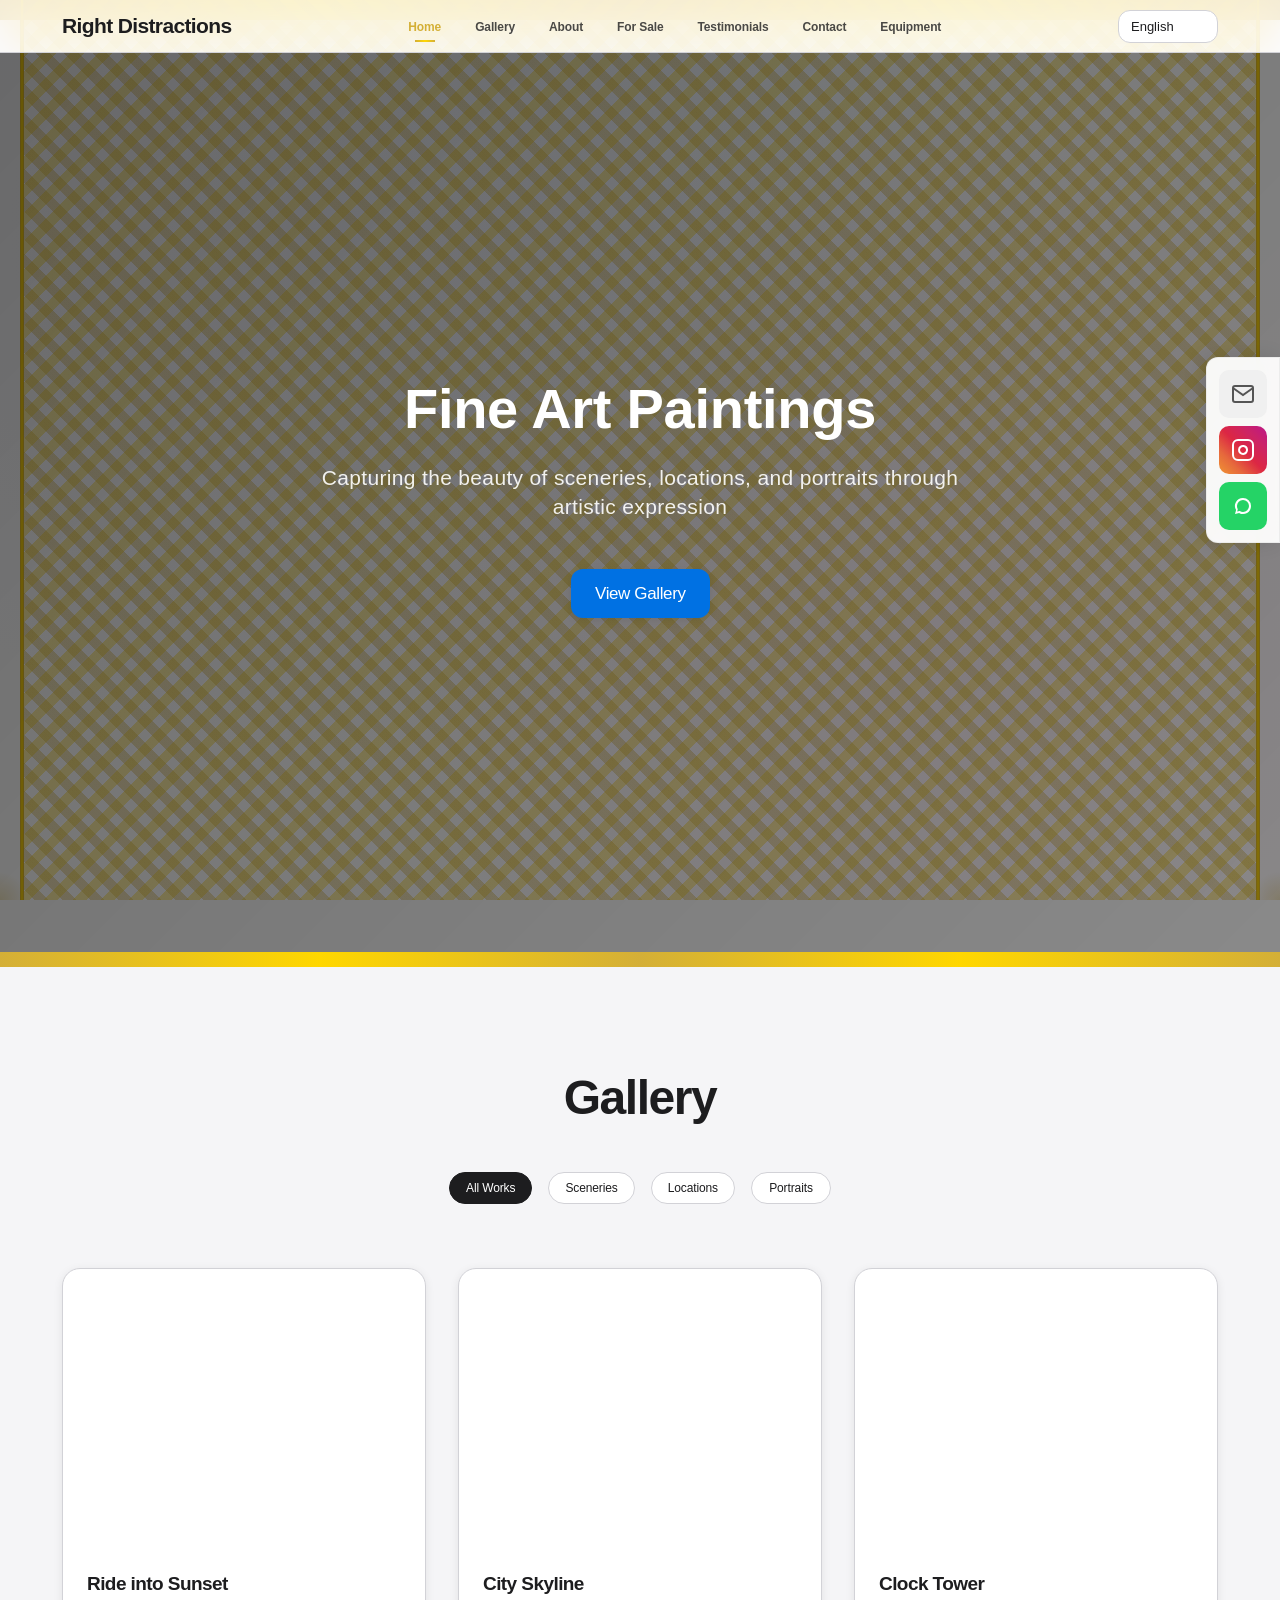
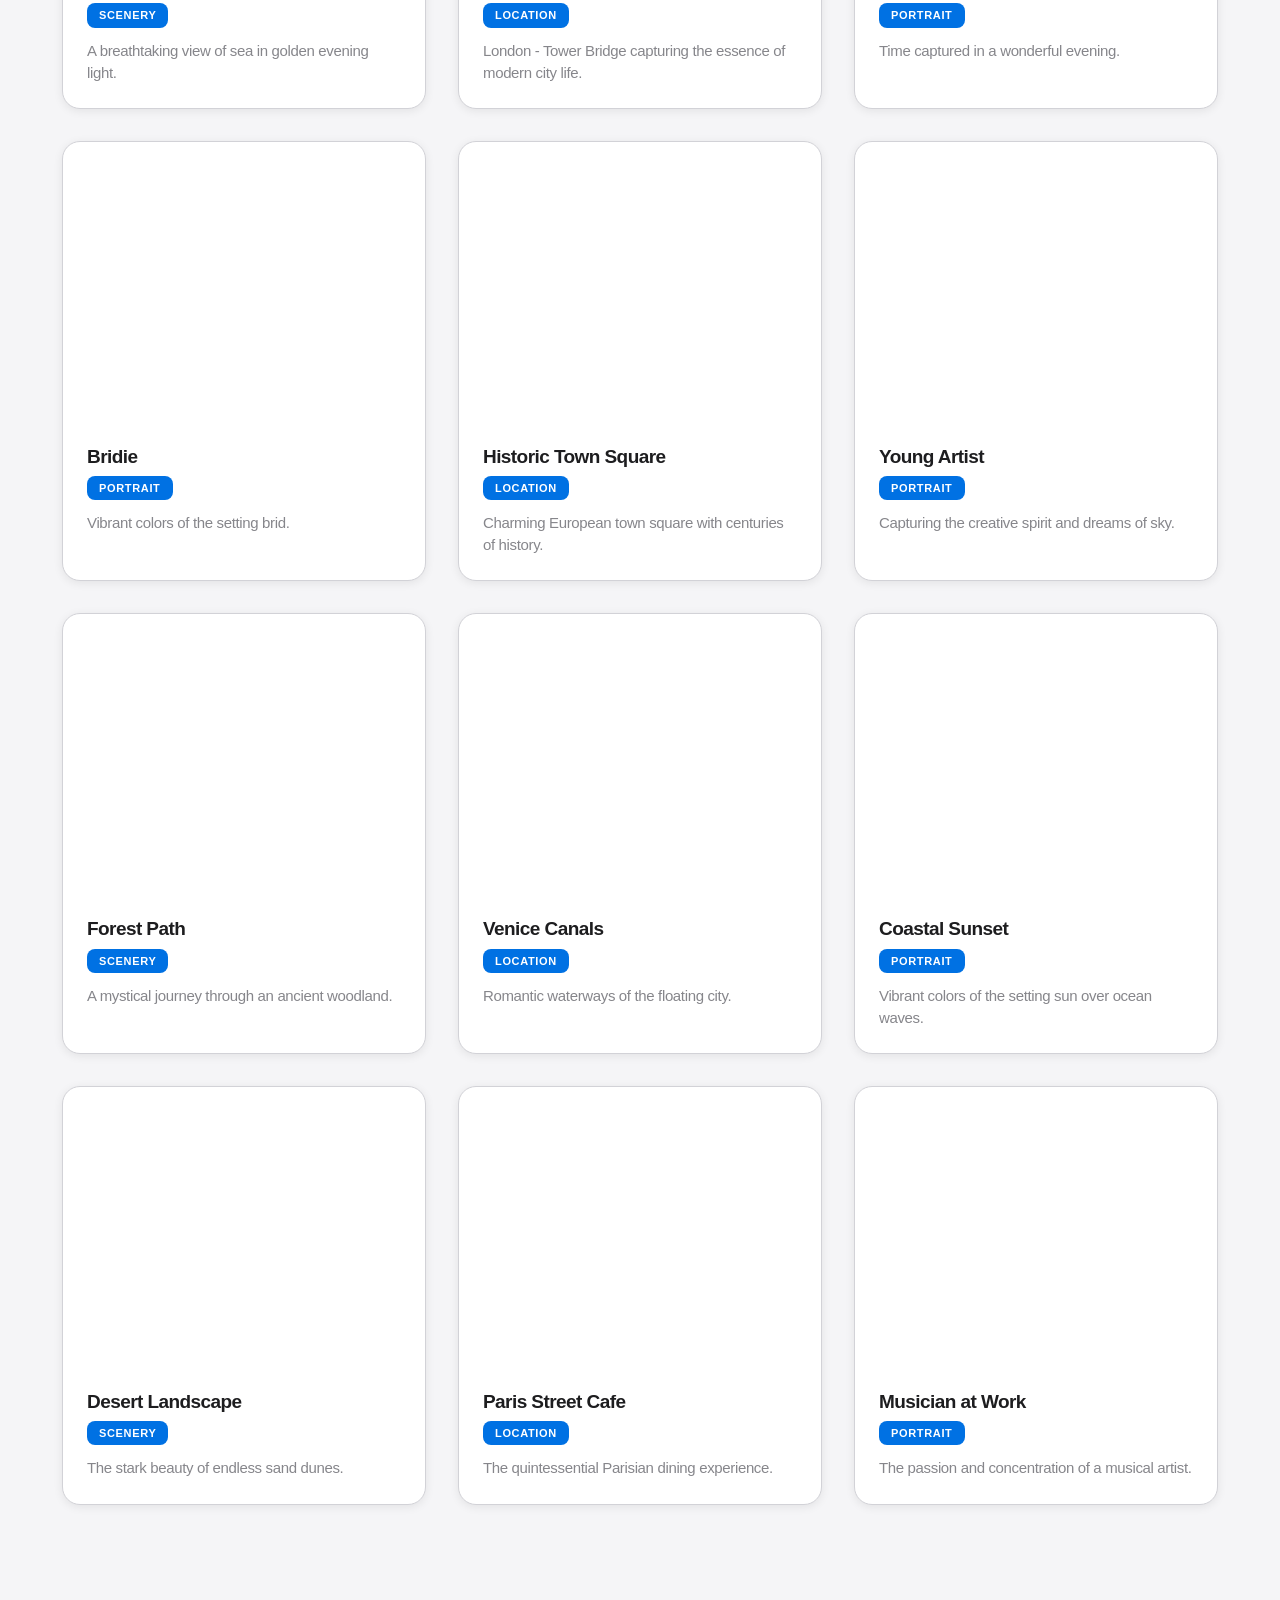
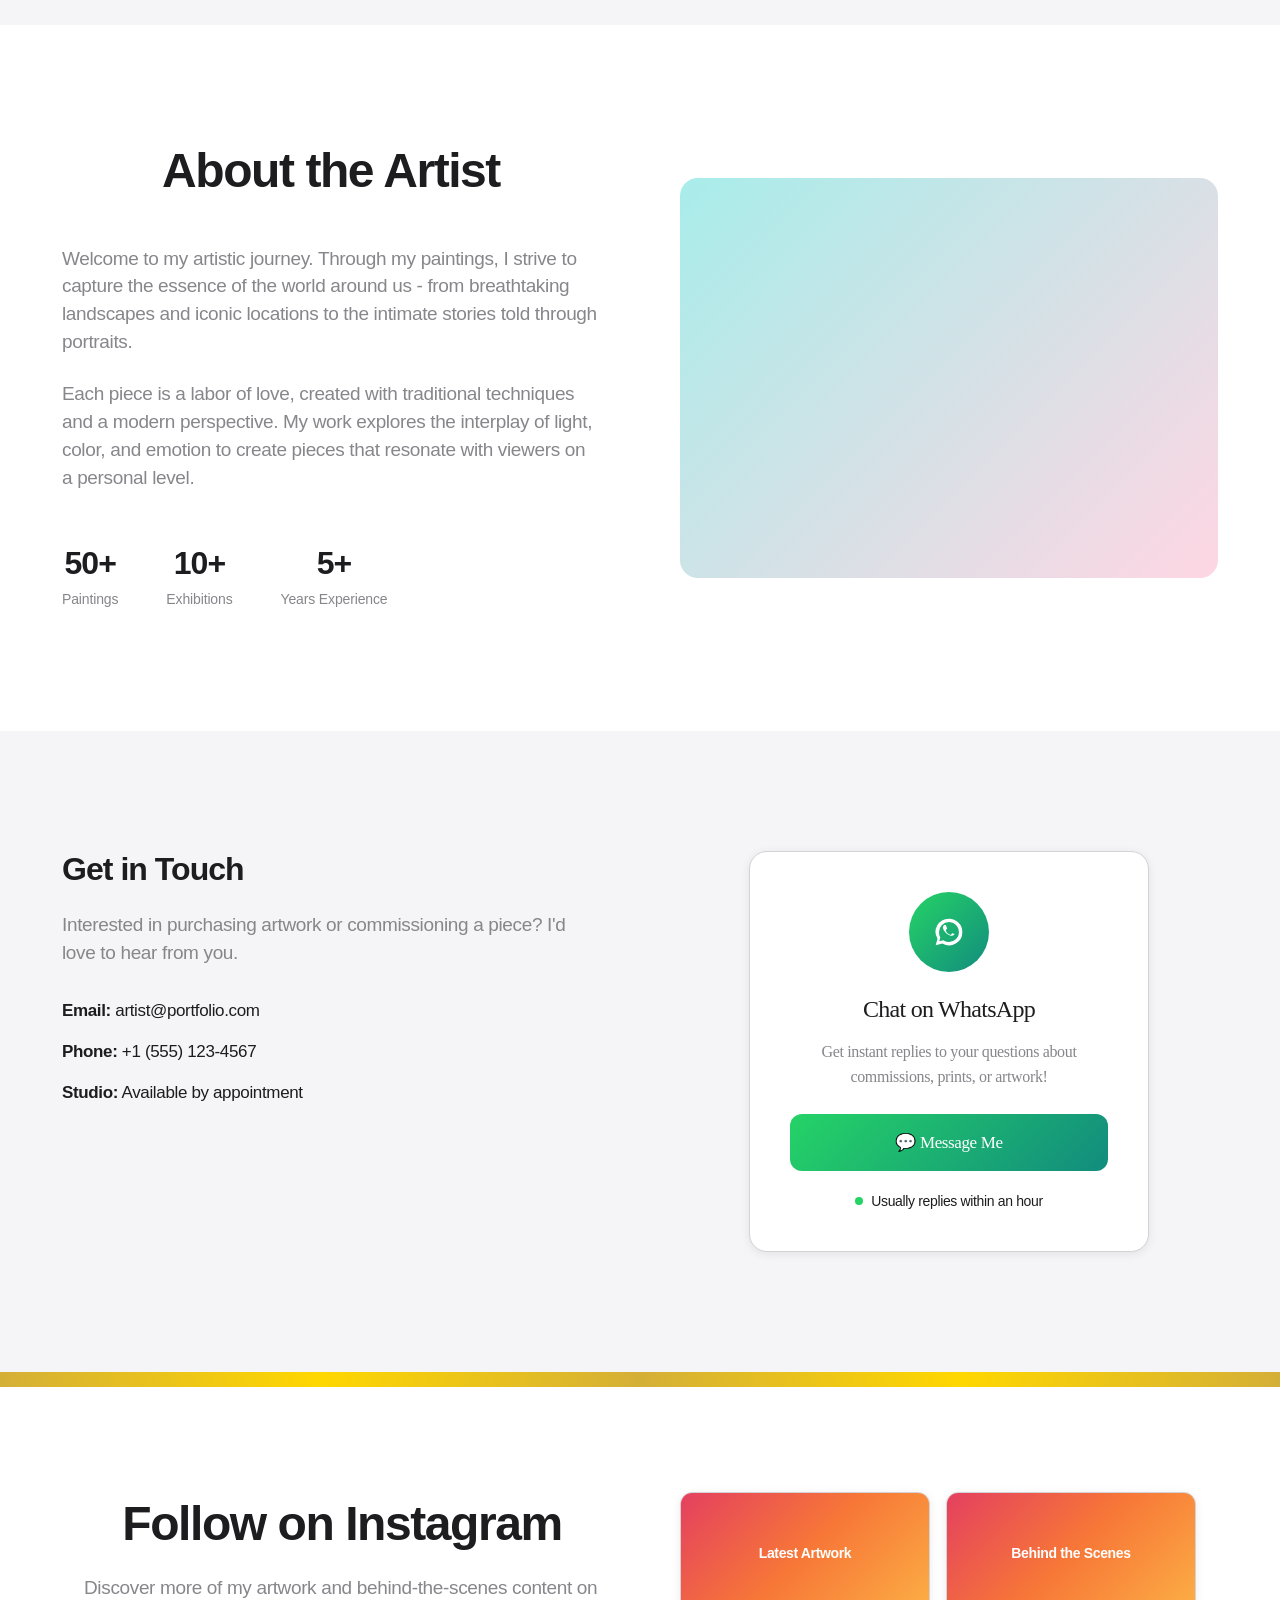
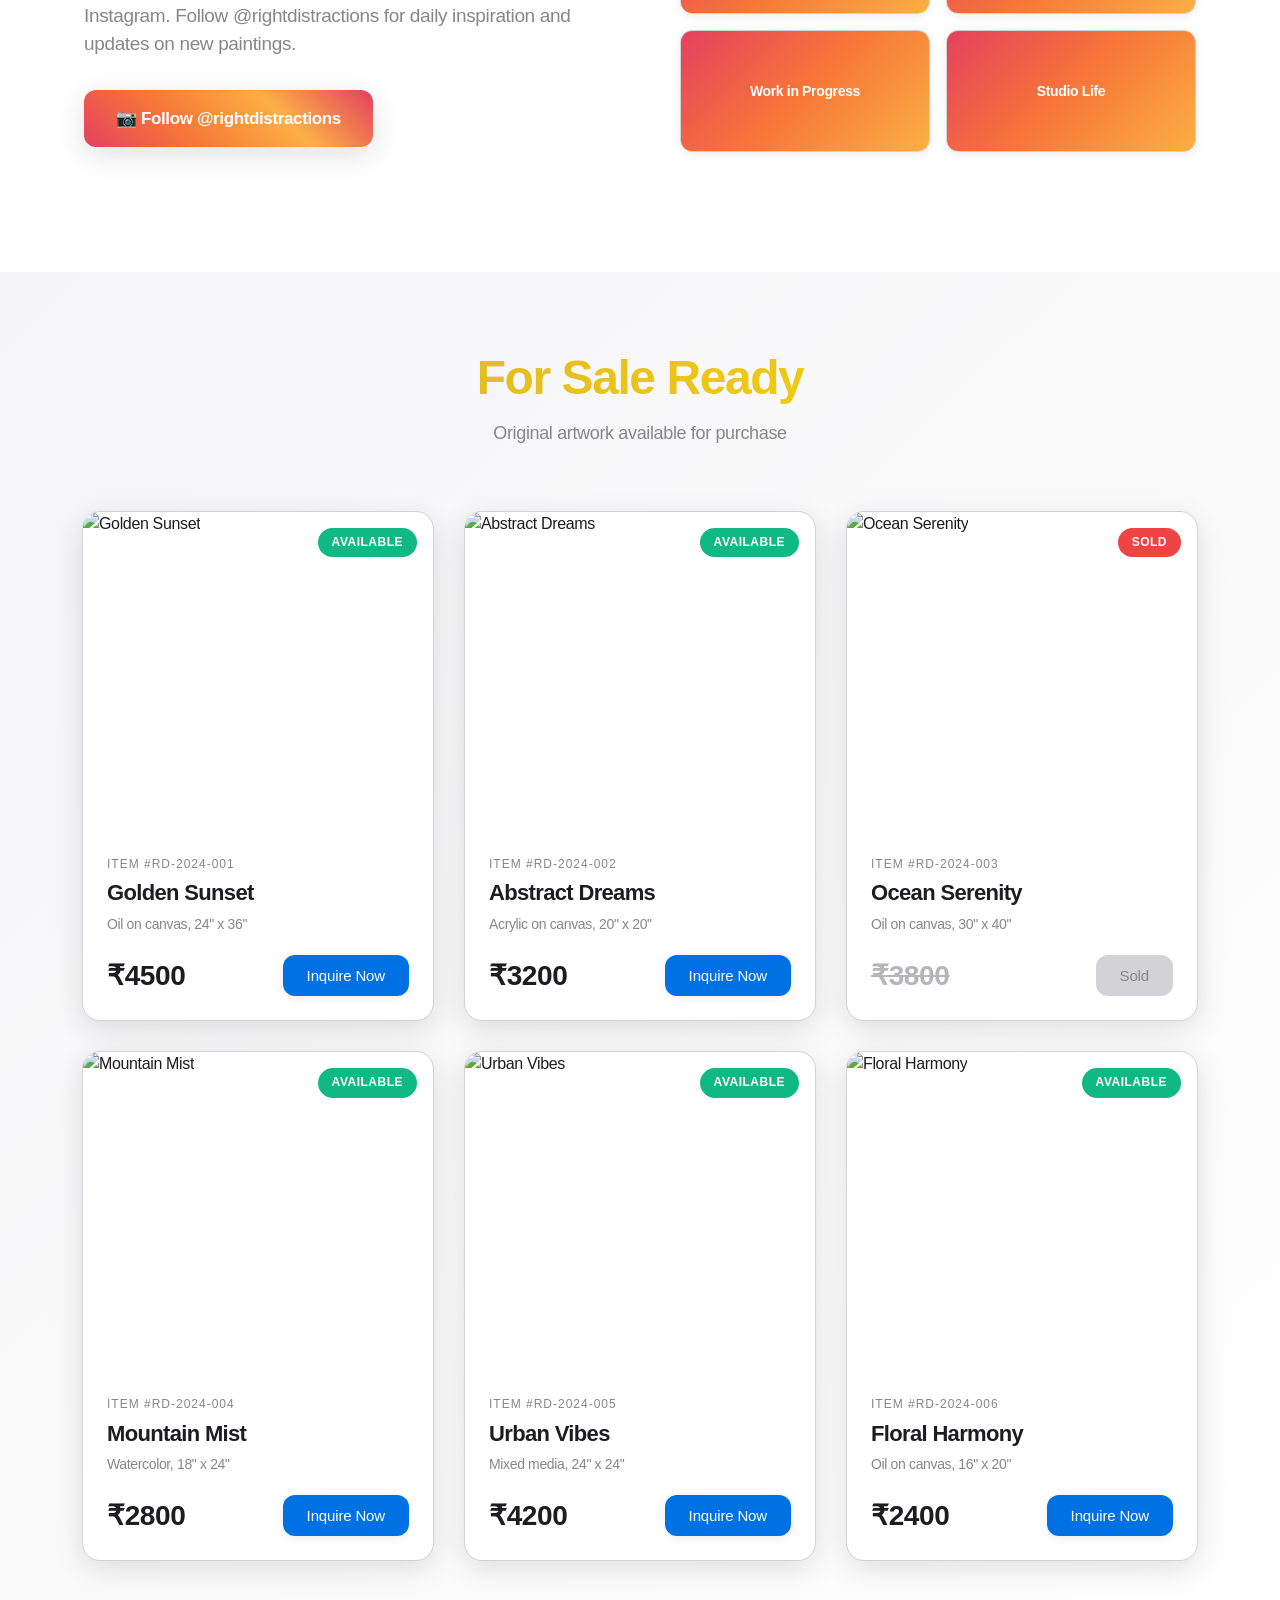
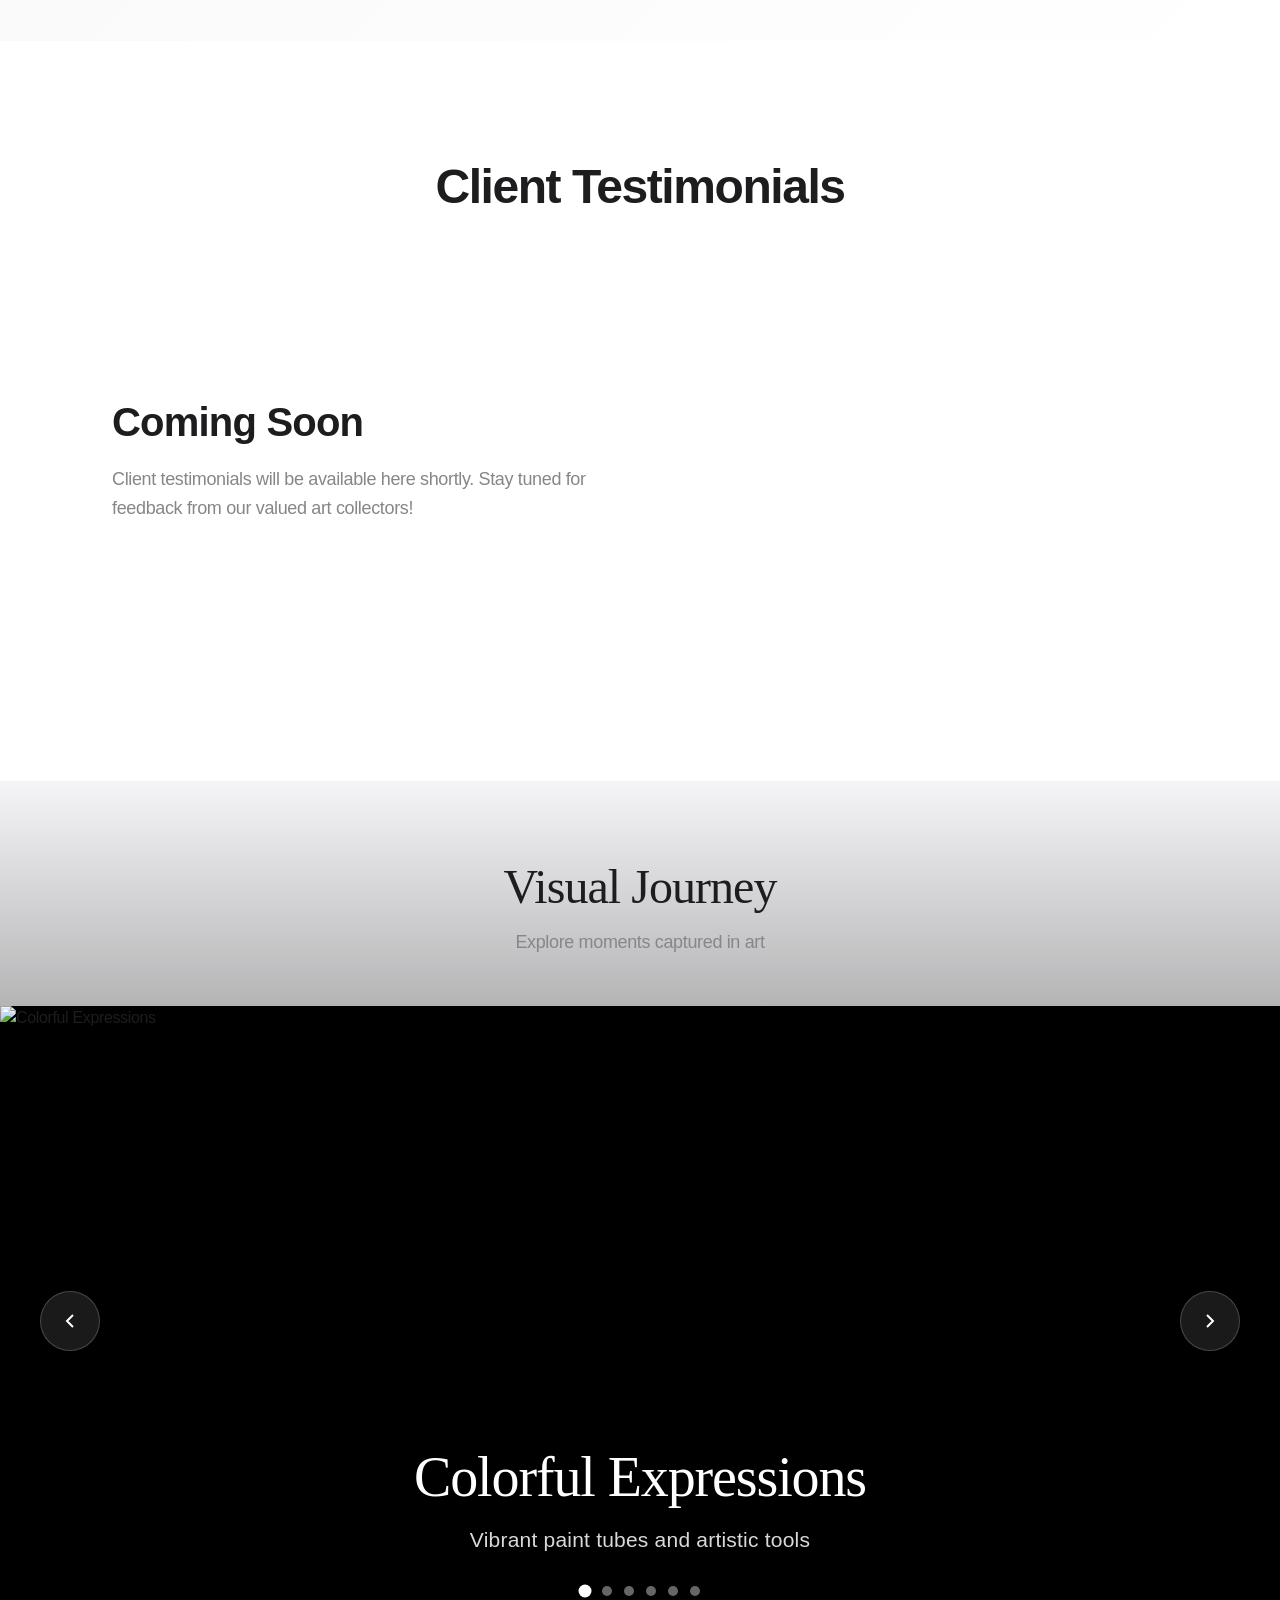
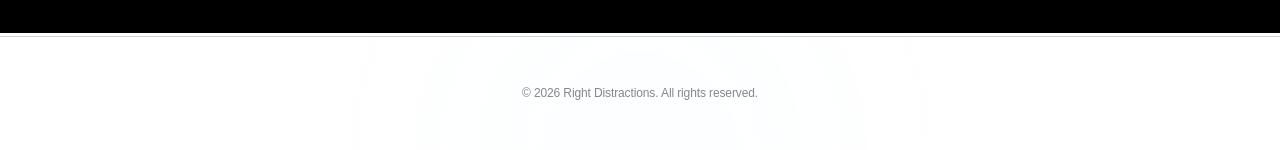
==== commit 4f5cecbc: "equipment page" ====
--- a/index.html
+++ b/index.html
@@ -76,13 +76,14 @@
             <div class="nav-brand">
                 <h1>Right Distractions</h1>
             </div>
-        <ul class="nav-menu">
+            <ul class="nav-menu">
                 <li><a href="#home" class="nav-link" data-i18n="nav.home">Home</a></li>
                 <li><a href="#gallery" class="nav-link" data-i18n="nav.gallery">Gallery</a></li>
                 <li><a href="#about" class="nav-link" data-i18n="nav.about">About</a></li>
+                <li><a href="#for-sale" class="nav-link" data-i18n="nav.forsale">For Sale</a></li>
                 <li><a href="#testimonials" class="nav-link" data-i18n="nav.testimonials">Testimonials</a></li>
                 <li><a href="#contact" class="nav-link" data-i18n="nav.contact">Contact</a></li>
-                <li><a href="#for-sale" class="nav-link" data-i18n="nav.forsale">For Sale</a></li>  
+                <li><a href="equipment.html" class="nav-link">Equipment</a></li>
             </ul>
             <div class="language-switcher">
                 <select id="languageSelect" aria-label="Select language">
@@ -148,34 +149,6 @@
                 </div>
                 <div class="about-image">
                    <iframe src="https://lottie.host/embed/7b838483-d975-4e73-9302-a7356e19cbc4/KSZSr32Bhe.lottie" width="100%" height="100%" frameborder="0" allowfullscreen></iframe>
-                </div>
-            </div>
-        </section>
-        <section id="testimonials" class="testimonials-section">
-            <div class="container">
-                <h2 class="section-title" data-i18n="testimonials.title">Client Testimonials</h2>
-                <p class="section-subtitle" data-i18n="testimonials.subtitle">What clients have to say about my work</p>
-                <div class="testimonials-grid">
-                    <div class="testimonial-card">
-                        <div class="testimonial-stars">⭐⭐⭐⭐⭐</div>
-                        <p class="testimonial-text">"The artist captured the essence of our family perfectly. The painting now hangs proudly in our living room. Absolutely stunning work!"</p>
-                        <p class="testimonial-author">— Sarah Johnson</p>
-                    </div>
-                    <div class="testimonial-card">
-                        <div class="testimonial-stars">⭐⭐⭐⭐⭐</div>
-                        <p class="testimonial-text">"I commissioned a landscape painting and was blown away by the attention to detail and use of color. This is true artistry at its finest."</p>
-                        <p class="testimonial-author">— Michael Chen</p>
-                    </div>
-                    <div class="testimonial-card">
-                        <div class="testimonial-stars">⭐⭐⭐⭐⭐</div>
-                        <p class="testimonial-text">"The portrait painting transformed my office. Every time clients visit, they comment on how beautiful it is. Highly professional and talented!"</p>
-                        <p class="testimonial-author">— Emma Williams</p>
-                    </div>
-                    <div class="testimonial-card">
-                        <div class="testimonial-stars">⭐⭐⭐⭐⭐</div>
-                        <p class="testimonial-text">"Working with this artist was a dream. The communication was excellent, the process was smooth, and the final result exceeded all expectations."</p>
-                        <p class="testimonial-author">— David Anderson</p>
-                    </div>
                 </div>
             </div>
         </section>
@@ -370,6 +343,22 @@
             </div>
         </div>
     </section>
+
+    <section id="testimonials" class="testimonials-section coming-soon-section">
+        <div class="container">
+            <h2 class="section-title" data-i18n="testimonials.title">Client Testimonials</h2>
+            <div class="coming-soon-content">
+                <div class="coming-soon-text-content">
+                    <h3 class="coming-soon-title">Coming Soon</h3>
+                    <p class="coming-soon-text">Client testimonials will be available here shortly. Stay tuned for feedback from our valued art collectors!</p>
+                </div>
+                <div class="coming-soon-image">
+                    <iframe src="https://lottie.host/embed/110b48ca-c9d1-4272-a52a-dbe7ae5ac6f9/Ry7KK4qLOk.lottie" width="100%" height="100%" frameborder="0" allowfullscreen></iframe>
+                </div>
+            </div>
+        </div>
+    </section>
+
      <!-- Visual Journey - Animated Slider -->
     <section id="visual-journey" class="visual-journey-slider">
         <div class="slider-header">
@@ -578,7 +567,7 @@
             </svg>
             <span>Instagram</span>
         </a>
-        <a href="https://wa.me/447123456789?text=Hi!%20I'm%20interested%20in%20your%20artwork.%20Can%20we%20chat?" target="_blank" class="sidebar-link sidebar-whatsapp" title="Chat on WhatsApp">
+        <a href="https://wa.me/917411990920?text=Hi!%20Supriya%20I'm%20interested%20in%20your%20artwork.%20Can%20we%20chat?" target="_blank" class="sidebar-link sidebar-whatsapp" title="Chat on WhatsApp">
             <svg viewBox="0 0 24 24" fill="currentColor">
                 <path d="M17.6 6.32A7.85 7.85 0 0 0 12 4a7.94 7.94 0 0 0-6.88 12.1L4 20l4.05-1.06A7.93 7.93 0 0 0 20 12a7.85 7.85 0 0 0-2.4-5.68zM12 18a5.92 5.92 0 0 1-3.2-.94l-.23-.14-2.4.63.64-2.35-.15-.24A5.93 5.93 0 0 1 6 12a6 6 0 0 1 12 0 5.93 5.93 0 0 1-6 6z"/>
             </svg>
@@ -938,6 +927,12 @@
         });
         </script>
         
+    <!-- Back to Top Button -->
+    <button id="backToTop" class="back-to-top" aria-label="Back to top">
+        <svg viewBox="0 0 24 24" fill="none" stroke="currentColor" stroke-width="2.5" stroke-linecap="round" stroke-linejoin="round">
+            <path d="M18 15l-6-6-6 6"/>
+        </svg>
+    </button>
     
 </body>
 </html>
--- a/styles.css
+++ b/styles.css
@@ -173,7 +173,7 @@
     text-decoration: none;
     color: var(--text-primary);
     font-size: 12px;
-    font-weight: 400;
+    font-weight: 600;
     letter-spacing: -0.01em;
     transition: all 0.3s cubic-bezier(0.4, 0, 0.2, 1);
     opacity: 0.8;
@@ -1927,6 +1927,401 @@
     }
 }
 
-}
-
-
+/* Back to Top Button */
+.back-to-top {
+    position: fixed;
+    bottom: 30px;
+    right: 30px;
+    width: 48px;
+    height: 48px;
+    background: var(--bg-primary);
+    border: 1px solid var(--border-color);
+    border-radius: 50%;
+    cursor: pointer;
+    display: flex;
+    align-items: center;
+    justify-content: center;
+    opacity: 0;
+    visibility: hidden;
+    transform: translateY(20px);
+    transition: all 0.3s cubic-bezier(0.4, 0, 0.2, 1);
+    box-shadow: var(--shadow-heavy);
+    z-index: 9999;
+}
+
+.back-to-top:hover {
+    background: var(--accent-color);
+    border-color: var(--accent-color);
+    transform: translateY(0) scale(1.1);
+}
+
+.back-to-top:hover svg {
+    stroke: white;
+}
+
+.back-to-top.visible {
+    opacity: 1;
+    visibility: visible;
+    transform: translateY(0);
+}
+
+.back-to-top svg {
+    width: 20px;
+    height: 20px;
+    stroke: var(--text-primary);
+    transition: stroke 0.3s ease;
+}
+
+@media (max-width: 768px) {
+    .back-to-top {
+        bottom: 20px;
+        right: 20px;
+        width: 44px;
+        height: 44px;
+    }
+    
+    .back-to-top svg {
+        width: 18px;
+        height: 18px;
+    }
+}
+
+/* Coming Soon Section */
+.coming-soon-section {
+    padding: 120px 0;
+    background: var(--bg-secondary);
+    background-image: 
+        radial-gradient(circle at 25% 25%, rgba(255, 119, 198, 0.08) 0%, transparent 50%),
+        radial-gradient(circle at 75% 75%, rgba(120, 119, 198, 0.08) 0%, transparent 50%),
+        linear-gradient(135deg, rgba(255, 255, 255, 0.5) 0%, rgba(255, 255, 255, 0) 70%);
+    background-attachment: fixed;
+}
+
+.coming-soon-content {
+    display: grid;
+    grid-template-columns: 1fr 1fr;
+    gap: 60px;
+    align-items: center;
+    max-width: 1100px;
+    margin: 0 auto;
+    padding: 0 22px;
+}
+
+.coming-soon-text-content {
+    text-align: left;
+}
+
+.coming-soon-image {
+    width: 100%;
+    height: 400px;
+    max-width: 500px;
+    justify-self: end;
+}
+
+.coming-soon-image iframe {
+    width: 100%;
+    height: 100%;
+    border: none;
+}
+
+.coming-soon-title {
+    font-size: 40px;
+    font-weight: 600;
+    color: var(--text-primary);
+    margin-bottom: 20px;
+    letter-spacing: -0.02em;
+}
+
+.coming-soon-text {
+    font-size: 18px;
+    line-height: 1.6;
+    color: var(--text-secondary);
+}
+
+@media (max-width: 768px) {
+    .coming-soon-content {
+        grid-template-columns: 1fr;
+        text-align: center;
+        gap: 40px;
+    }
+    
+    .coming-soon-text-content {
+        text-align: center;
+        order: 2;
+    }
+    
+    .coming-soon-image {
+        height: 300px;
+        justify-self: center;
+        order: 1;
+    }
+    
+    .coming-soon-title {
+        font-size: 32px;
+    }
+}
+
+/* Equipment Page Styles */
+.equipment-hero {
+    padding: 140px 0 80px;
+    background: var(--bg-secondary);
+    background-image: 
+        radial-gradient(circle at 20% 80%, rgba(212, 175, 55, 0.1) 0%, transparent 50%),
+        radial-gradient(circle at 80% 20%, rgba(255, 215, 0, 0.08) 0%, transparent 50%);
+}
+
+.equipment-hero-content {
+    text-align: center;
+    max-width: 800px;
+    margin: 0 auto;
+}
+
+.equipment-hero-title {
+    font-size: 48px;
+    font-weight: 700;
+    color: var(--text-primary);
+    margin-bottom: 16px;
+    letter-spacing: -0.03em;
+}
+
+.equipment-hero-subtitle {
+    font-size: 21px;
+    color: var(--text-secondary);
+    line-height: 1.5;
+}
+
+.equipment-section {
+    padding: 80px 0;
+}
+
+.equipment-section.additional-tools {
+    background: var(--bg-tertiary);
+}
+
+.equipment-section .section-title {
+    text-align: center;
+    font-size: 32px;
+    font-weight: 600;
+    margin-bottom: 48px;
+}
+
+.equipment-grid {
+    display: grid;
+    grid-template-columns: repeat(auto-fit, minmax(280px, 1fr));
+    gap: 32px;
+    max-width: 1200px;
+    margin: 0 auto;
+}
+
+.equipment-card {
+    background: var(--bg-primary);
+    border-radius: var(--radius-large);
+    overflow: hidden;
+    box-shadow: var(--shadow-light);
+    transition: all var(--transition-smooth);
+    border: 1px solid var(--border-color);
+}
+
+.equipment-card:hover {
+    transform: translateY(-8px);
+    box-shadow: var(--shadow-heavy);
+    border-color: #D4AF37;
+}
+
+.equipment-card.compact {
+    display: flex;
+    flex-direction: row;
+    max-width: 100%;
+}
+
+.equipment-card.compact .equipment-image {
+    width: 150px;
+    min-width: 150px;
+    height: 150px;
+}
+
+.equipment-card.compact .equipment-info {
+    padding: 16px;
+    flex: 1;
+}
+
+.equipment-card.compact .equipment-name {
+    font-size: 16px;
+    margin-bottom: 4px;
+}
+
+.equipment-card.compact .equipment-description {
+    font-size: 13px;
+    margin-bottom: 8px;
+    display: -webkit-box;
+    -webkit-line-clamp: 2;
+    -webkit-box-orient: vertical;
+    overflow: hidden;
+}
+
+.equipment-image {
+    width: 100%;
+    height: 220px;
+    overflow: hidden;
+    position: relative;
+}
+
+.equipment-image img {
+    width: 100%;
+    height: 100%;
+    object-fit: cover;
+    transition: transform 0.6s cubic-bezier(0.4, 0, 0.2, 1);
+}
+
+.equipment-card:hover .equipment-image img {
+    transform: scale(1.05);
+}
+
+.equipment-info {
+    padding: 24px;
+}
+
+.equipment-category {
+    display: inline-block;
+    font-size: 11px;
+    font-weight: 600;
+    text-transform: uppercase;
+    letter-spacing: 0.05em;
+    color: var(--accent-color);
+    background: rgba(0, 113, 227, 0.08);
+    padding: 4px 10px;
+    border-radius: 12px;
+    margin-bottom: 12px;
+}
+
+.equipment-name {
+    font-size: 20px;
+    font-weight: 600;
+    color: var(--text-primary);
+    margin-bottom: 8px;
+    line-height: 1.3;
+}
+
+.equipment-description {
+    font-size: 14px;
+    line-height: 1.5;
+    color: var(--text-secondary);
+    margin-bottom: 16px;
+}
+
+.equipment-price {
+    font-size: 24px;
+    font-weight: 600;
+    color: var(--text-primary);
+    margin-bottom: 16px;
+}
+
+.equipment-buy-btn {
+    display: inline-flex;
+    align-items: center;
+    gap: 8px;
+    background: var(--accent-color);
+    color: white;
+    text-decoration: none;
+    padding: 12px 24px;
+    border-radius: var(--radius-medium);
+    font-size: 14px;
+    font-weight: 500;
+    transition: all var(--transition-fast);
+    font-family: inherit;
+}
+
+.equipment-buy-btn:hover {
+    background: #0077ed;
+    transform: translateY(-2px);
+    box-shadow: var(--shadow-medium);
+}
+
+.equipment-buy-btn svg {
+    width: 16px;
+    height: 16px;
+}
+
+.equipment-buy-btn.small {
+    padding: 8px 16px;
+    font-size: 13px;
+}
+
+.equipment-note {
+    padding: 80px 0;
+    background: var(--bg-secondary);
+}
+
+.note-content {
+    max-width: 800px;
+    margin: 0 auto;
+    text-align: center;
+    padding: 0 22px;
+}
+
+.note-icon {
+    font-size: 48px;
+    margin-bottom: 24px;
+}
+
+.note-content h3 {
+    font-size: 24px;
+    font-weight: 600;
+    margin-bottom: 16px;
+    color: var(--text-primary);
+}
+
+.note-content p {
+    font-size: 17px;
+    line-height: 1.6;
+    color: var(--text-secondary);
+}
+
+.nav-brand a {
+    text-decoration: none;
+    color: inherit;
+}
+
+.footer .affiliate-note {
+    font-size: 12px;
+    color: var(--text-secondary);
+    margin-top: 8px;
+}
+
+/* Responsive Equipment Page */
+@media (max-width: 768px) {
+    .equipment-hero {
+        padding: 120px 0 60px;
+    }
+    
+    .equipment-hero-title {
+        font-size: 32px;
+    }
+    
+    .equipment-hero-subtitle {
+        font-size: 17px;
+    }
+    
+    .equipment-grid {
+        grid-template-columns: 1fr;
+        gap: 24px;
+        padding: 0 16px;
+    }
+    
+    .equipment-card.compact {
+        flex-direction: column;
+    }
+    
+    .equipment-card.compact .equipment-image {
+        width: 100%;
+        height: 180px;
+    }
+    
+    .equipment-name {
+        font-size: 18px;
+    }
+    
+    .equipment-price {
+        font-size: 20px;
+    }
+}
--- a/styles.css
+++ b/styles.css
@@ -173,7 +173,7 @@
     text-decoration: none;
     color: var(--text-primary);
     font-size: 12px;
-    font-weight: 400;
+    font-weight: 600;
     letter-spacing: -0.01em;
     transition: all 0.3s cubic-bezier(0.4, 0, 0.2, 1);
     opacity: 0.8;
@@ -1927,6 +1927,401 @@
     }
 }
 
-}
-
-
+/* Back to Top Button */
+.back-to-top {
+    position: fixed;
+    bottom: 30px;
+    right: 30px;
+    width: 48px;
+    height: 48px;
+    background: var(--bg-primary);
+    border: 1px solid var(--border-color);
+    border-radius: 50%;
+    cursor: pointer;
+    display: flex;
+    align-items: center;
+    justify-content: center;
+    opacity: 0;
+    visibility: hidden;
+    transform: translateY(20px);
+    transition: all 0.3s cubic-bezier(0.4, 0, 0.2, 1);
+    box-shadow: var(--shadow-heavy);
+    z-index: 9999;
+}
+
+.back-to-top:hover {
+    background: var(--accent-color);
+    border-color: var(--accent-color);
+    transform: translateY(0) scale(1.1);
+}
+
+.back-to-top:hover svg {
+    stroke: white;
+}
+
+.back-to-top.visible {
+    opacity: 1;
+    visibility: visible;
+    transform: translateY(0);
+}
+
+.back-to-top svg {
+    width: 20px;
+    height: 20px;
+    stroke: var(--text-primary);
+    transition: stroke 0.3s ease;
+}
+
+@media (max-width: 768px) {
+    .back-to-top {
+        bottom: 20px;
+        right: 20px;
+        width: 44px;
+        height: 44px;
+    }
+    
+    .back-to-top svg {
+        width: 18px;
+        height: 18px;
+    }
+}
+
+/* Coming Soon Section */
+.coming-soon-section {
+    padding: 120px 0;
+    background: var(--bg-secondary);
+    background-image: 
+        radial-gradient(circle at 25% 25%, rgba(255, 119, 198, 0.08) 0%, transparent 50%),
+        radial-gradient(circle at 75% 75%, rgba(120, 119, 198, 0.08) 0%, transparent 50%),
+        linear-gradient(135deg, rgba(255, 255, 255, 0.5) 0%, rgba(255, 255, 255, 0) 70%);
+    background-attachment: fixed;
+}
+
+.coming-soon-content {
+    display: grid;
+    grid-template-columns: 1fr 1fr;
+    gap: 60px;
+    align-items: center;
+    max-width: 1100px;
+    margin: 0 auto;
+    padding: 0 22px;
+}
+
+.coming-soon-text-content {
+    text-align: left;
+}
+
+.coming-soon-image {
+    width: 100%;
+    height: 400px;
+    max-width: 500px;
+    justify-self: end;
+}
+
+.coming-soon-image iframe {
+    width: 100%;
+    height: 100%;
+    border: none;
+}
+
+.coming-soon-title {
+    font-size: 40px;
+    font-weight: 600;
+    color: var(--text-primary);
+    margin-bottom: 20px;
+    letter-spacing: -0.02em;
+}
+
+.coming-soon-text {
+    font-size: 18px;
+    line-height: 1.6;
+    color: var(--text-secondary);
+}
+
+@media (max-width: 768px) {
+    .coming-soon-content {
+        grid-template-columns: 1fr;
+        text-align: center;
+        gap: 40px;
+    }
+    
+    .coming-soon-text-content {
+        text-align: center;
+        order: 2;
+    }
+    
+    .coming-soon-image {
+        height: 300px;
+        justify-self: center;
+        order: 1;
+    }
+    
+    .coming-soon-title {
+        font-size: 32px;
+    }
+}
+
+/* Equipment Page Styles */
+.equipment-hero {
+    padding: 140px 0 80px;
+    background: var(--bg-secondary);
+    background-image: 
+        radial-gradient(circle at 20% 80%, rgba(212, 175, 55, 0.1) 0%, transparent 50%),
+        radial-gradient(circle at 80% 20%, rgba(255, 215, 0, 0.08) 0%, transparent 50%);
+}
+
+.equipment-hero-content {
+    text-align: center;
+    max-width: 800px;
+    margin: 0 auto;
+}
+
+.equipment-hero-title {
+    font-size: 48px;
+    font-weight: 700;
+    color: var(--text-primary);
+    margin-bottom: 16px;
+    letter-spacing: -0.03em;
+}
+
+.equipment-hero-subtitle {
+    font-size: 21px;
+    color: var(--text-secondary);
+    line-height: 1.5;
+}
+
+.equipment-section {
+    padding: 80px 0;
+}
+
+.equipment-section.additional-tools {
+    background: var(--bg-tertiary);
+}
+
+.equipment-section .section-title {
+    text-align: center;
+    font-size: 32px;
+    font-weight: 600;
+    margin-bottom: 48px;
+}
+
+.equipment-grid {
+    display: grid;
+    grid-template-columns: repeat(auto-fit, minmax(280px, 1fr));
+    gap: 32px;
+    max-width: 1200px;
+    margin: 0 auto;
+}
+
+.equipment-card {
+    background: var(--bg-primary);
+    border-radius: var(--radius-large);
+    overflow: hidden;
+    box-shadow: var(--shadow-light);
+    transition: all var(--transition-smooth);
+    border: 1px solid var(--border-color);
+}
+
+.equipment-card:hover {
+    transform: translateY(-8px);
+    box-shadow: var(--shadow-heavy);
+    border-color: #D4AF37;
+}
+
+.equipment-card.compact {
+    display: flex;
+    flex-direction: row;
+    max-width: 100%;
+}
+
+.equipment-card.compact .equipment-image {
+    width: 150px;
+    min-width: 150px;
+    height: 150px;
+}
+
+.equipment-card.compact .equipment-info {
+    padding: 16px;
+    flex: 1;
+}
+
+.equipment-card.compact .equipment-name {
+    font-size: 16px;
+    margin-bottom: 4px;
+}
+
+.equipment-card.compact .equipment-description {
+    font-size: 13px;
+    margin-bottom: 8px;
+    display: -webkit-box;
+    -webkit-line-clamp: 2;
+    -webkit-box-orient: vertical;
+    overflow: hidden;
+}
+
+.equipment-image {
+    width: 100%;
+    height: 220px;
+    overflow: hidden;
+    position: relative;
+}
+
+.equipment-image img {
+    width: 100%;
+    height: 100%;
+    object-fit: cover;
+    transition: transform 0.6s cubic-bezier(0.4, 0, 0.2, 1);
+}
+
+.equipment-card:hover .equipment-image img {
+    transform: scale(1.05);
+}
+
+.equipment-info {
+    padding: 24px;
+}
+
+.equipment-category {
+    display: inline-block;
+    font-size: 11px;
+    font-weight: 600;
+    text-transform: uppercase;
+    letter-spacing: 0.05em;
+    color: var(--accent-color);
+    background: rgba(0, 113, 227, 0.08);
+    padding: 4px 10px;
+    border-radius: 12px;
+    margin-bottom: 12px;
+}
+
+.equipment-name {
+    font-size: 20px;
+    font-weight: 600;
+    color: var(--text-primary);
+    margin-bottom: 8px;
+    line-height: 1.3;
+}
+
+.equipment-description {
+    font-size: 14px;
+    line-height: 1.5;
+    color: var(--text-secondary);
+    margin-bottom: 16px;
+}
+
+.equipment-price {
+    font-size: 24px;
+    font-weight: 600;
+    color: var(--text-primary);
+    margin-bottom: 16px;
+}
+
+.equipment-buy-btn {
+    display: inline-flex;
+    align-items: center;
+    gap: 8px;
+    background: var(--accent-color);
+    color: white;
+    text-decoration: none;
+    padding: 12px 24px;
+    border-radius: var(--radius-medium);
+    font-size: 14px;
+    font-weight: 500;
+    transition: all var(--transition-fast);
+    font-family: inherit;
+}
+
+.equipment-buy-btn:hover {
+    background: #0077ed;
+    transform: translateY(-2px);
+    box-shadow: var(--shadow-medium);
+}
+
+.equipment-buy-btn svg {
+    width: 16px;
+    height: 16px;
+}
+
+.equipment-buy-btn.small {
+    padding: 8px 16px;
+    font-size: 13px;
+}
+
+.equipment-note {
+    padding: 80px 0;
+    background: var(--bg-secondary);
+}
+
+.note-content {
+    max-width: 800px;
+    margin: 0 auto;
+    text-align: center;
+    padding: 0 22px;
+}
+
+.note-icon {
+    font-size: 48px;
+    margin-bottom: 24px;
+}
+
+.note-content h3 {
+    font-size: 24px;
+    font-weight: 600;
+    margin-bottom: 16px;
+    color: var(--text-primary);
+}
+
+.note-content p {
+    font-size: 17px;
+    line-height: 1.6;
+    color: var(--text-secondary);
+}
+
+.nav-brand a {
+    text-decoration: none;
+    color: inherit;
+}
+
+.footer .affiliate-note {
+    font-size: 12px;
+    color: var(--text-secondary);
+    margin-top: 8px;
+}
+
+/* Responsive Equipment Page */
+@media (max-width: 768px) {
+    .equipment-hero {
+        padding: 120px 0 60px;
+    }
+    
+    .equipment-hero-title {
+        font-size: 32px;
+    }
+    
+    .equipment-hero-subtitle {
+        font-size: 17px;
+    }
+    
+    .equipment-grid {
+        grid-template-columns: 1fr;
+        gap: 24px;
+        padding: 0 16px;
+    }
+    
+    .equipment-card.compact {
+        flex-direction: column;
+    }
+    
+    .equipment-card.compact .equipment-image {
+        width: 100%;
+        height: 180px;
+    }
+    
+    .equipment-name {
+        font-size: 18px;
+    }
+    
+    .equipment-price {
+        font-size: 20px;
+    }
+}
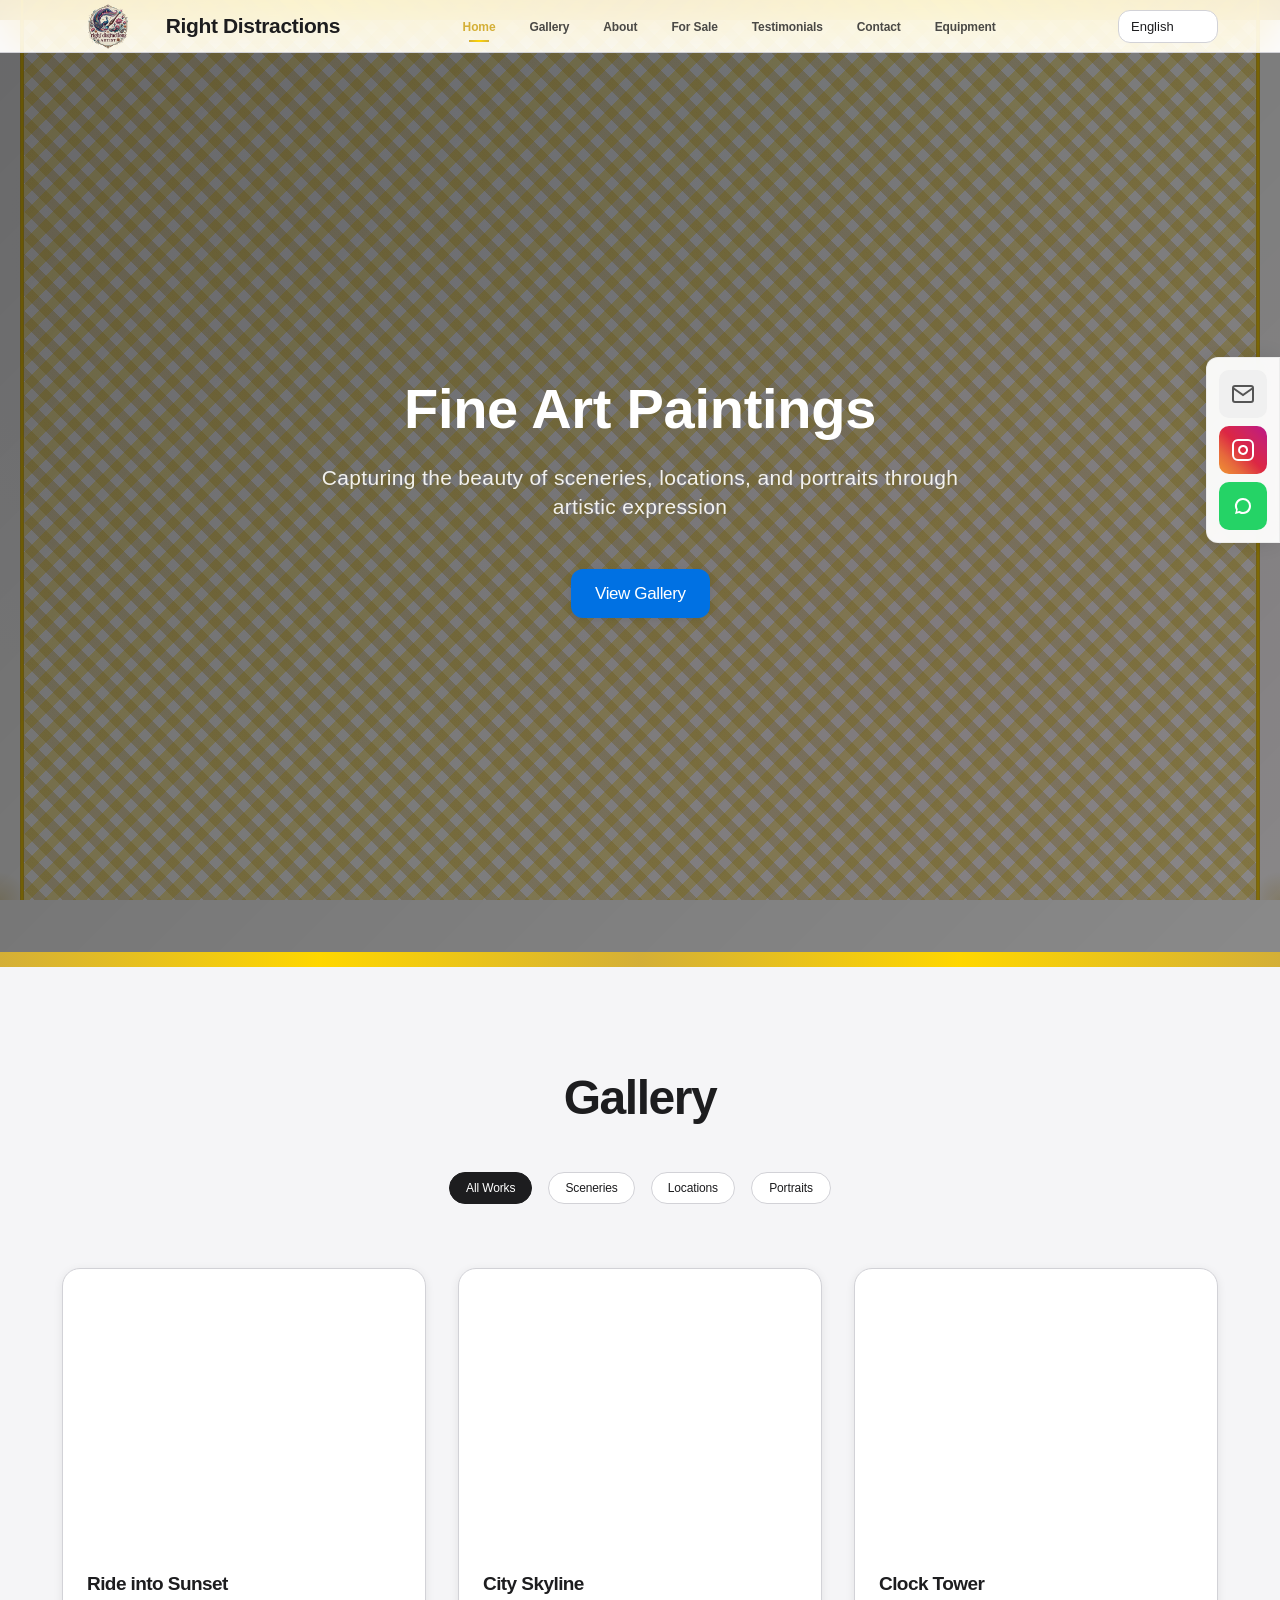
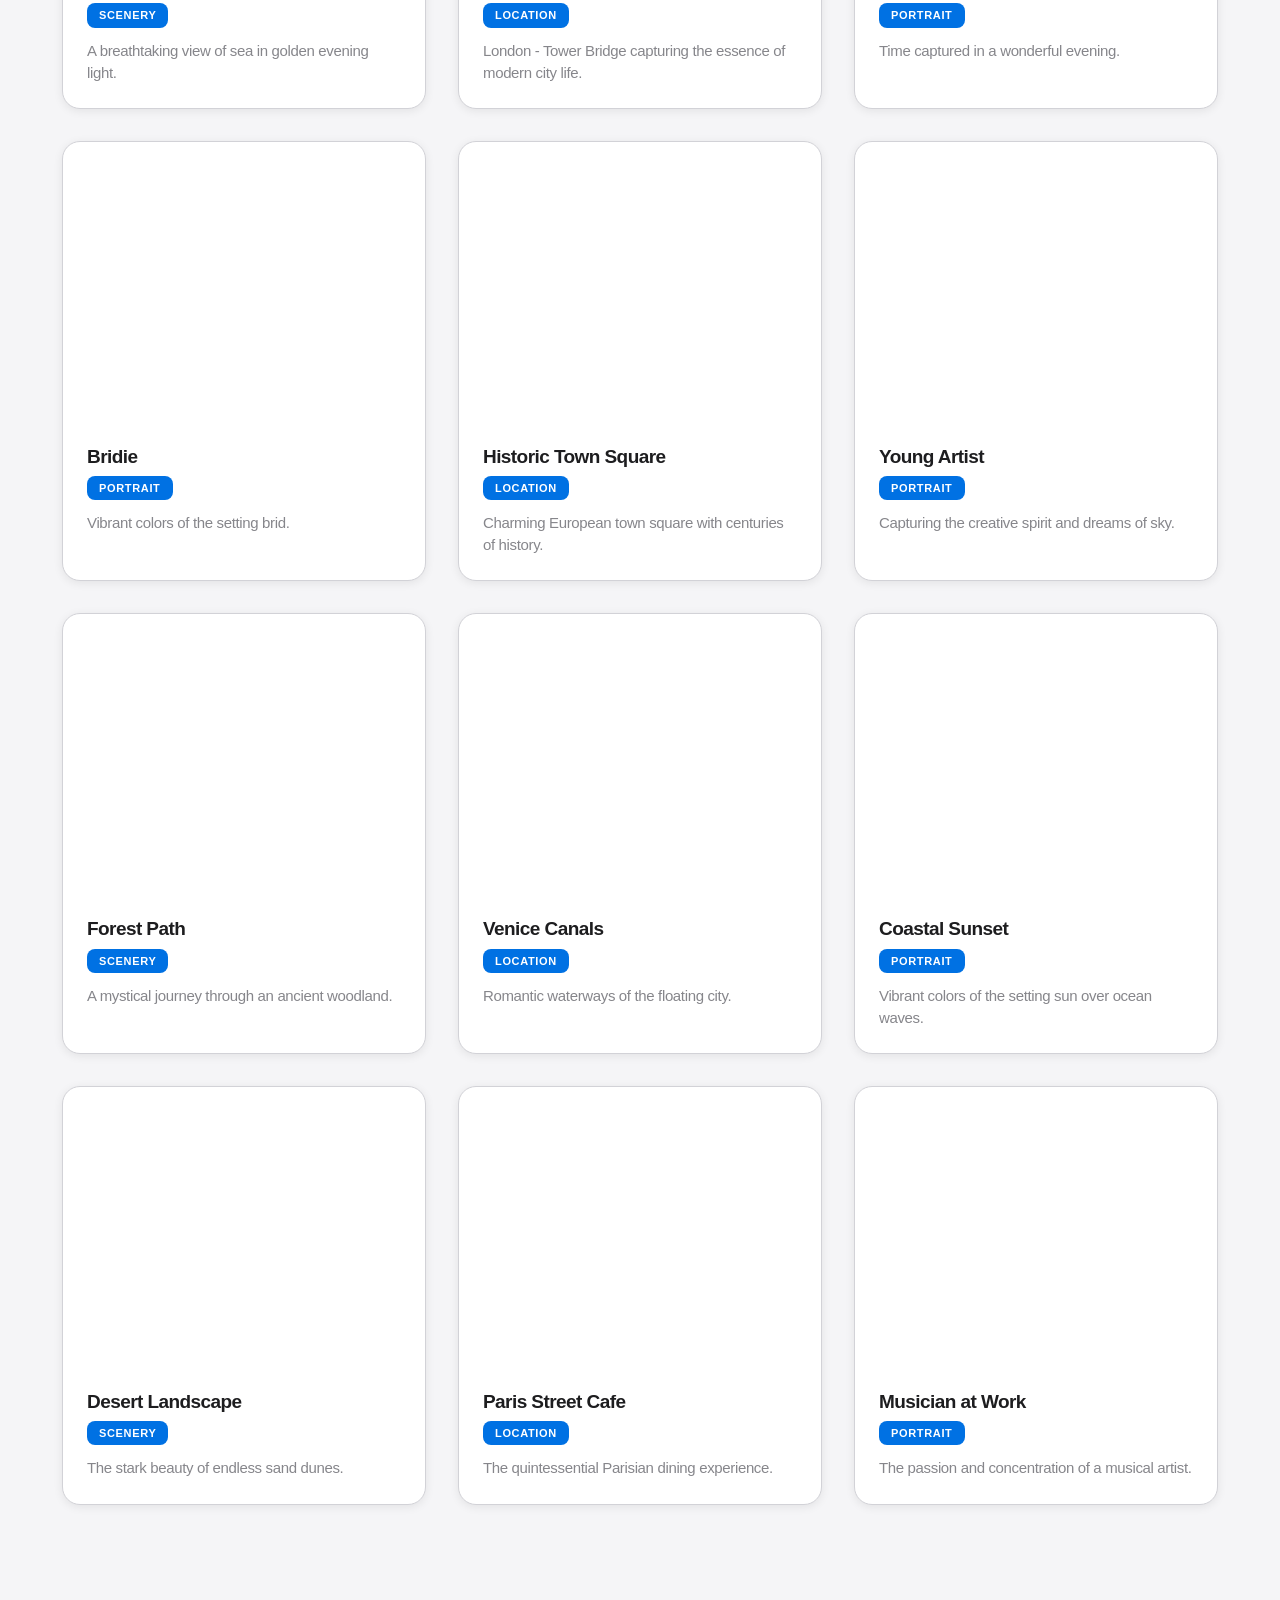
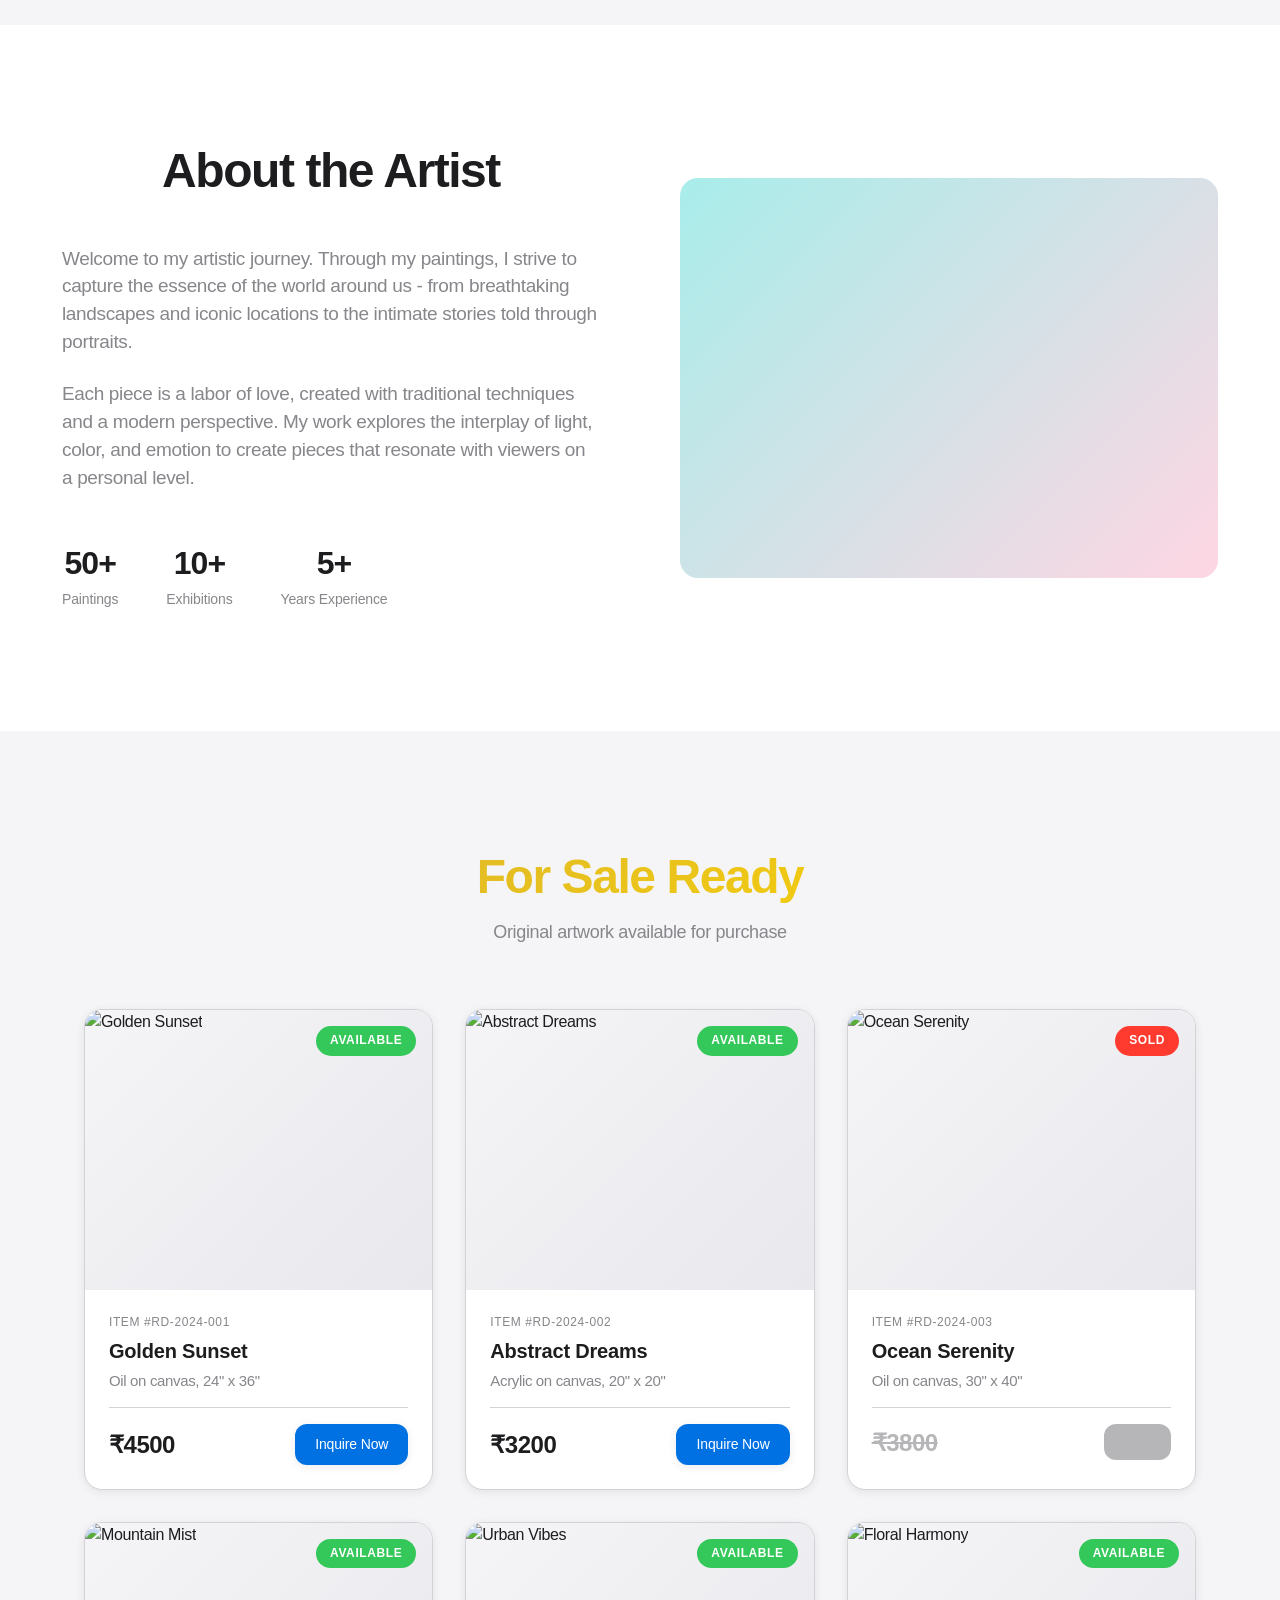
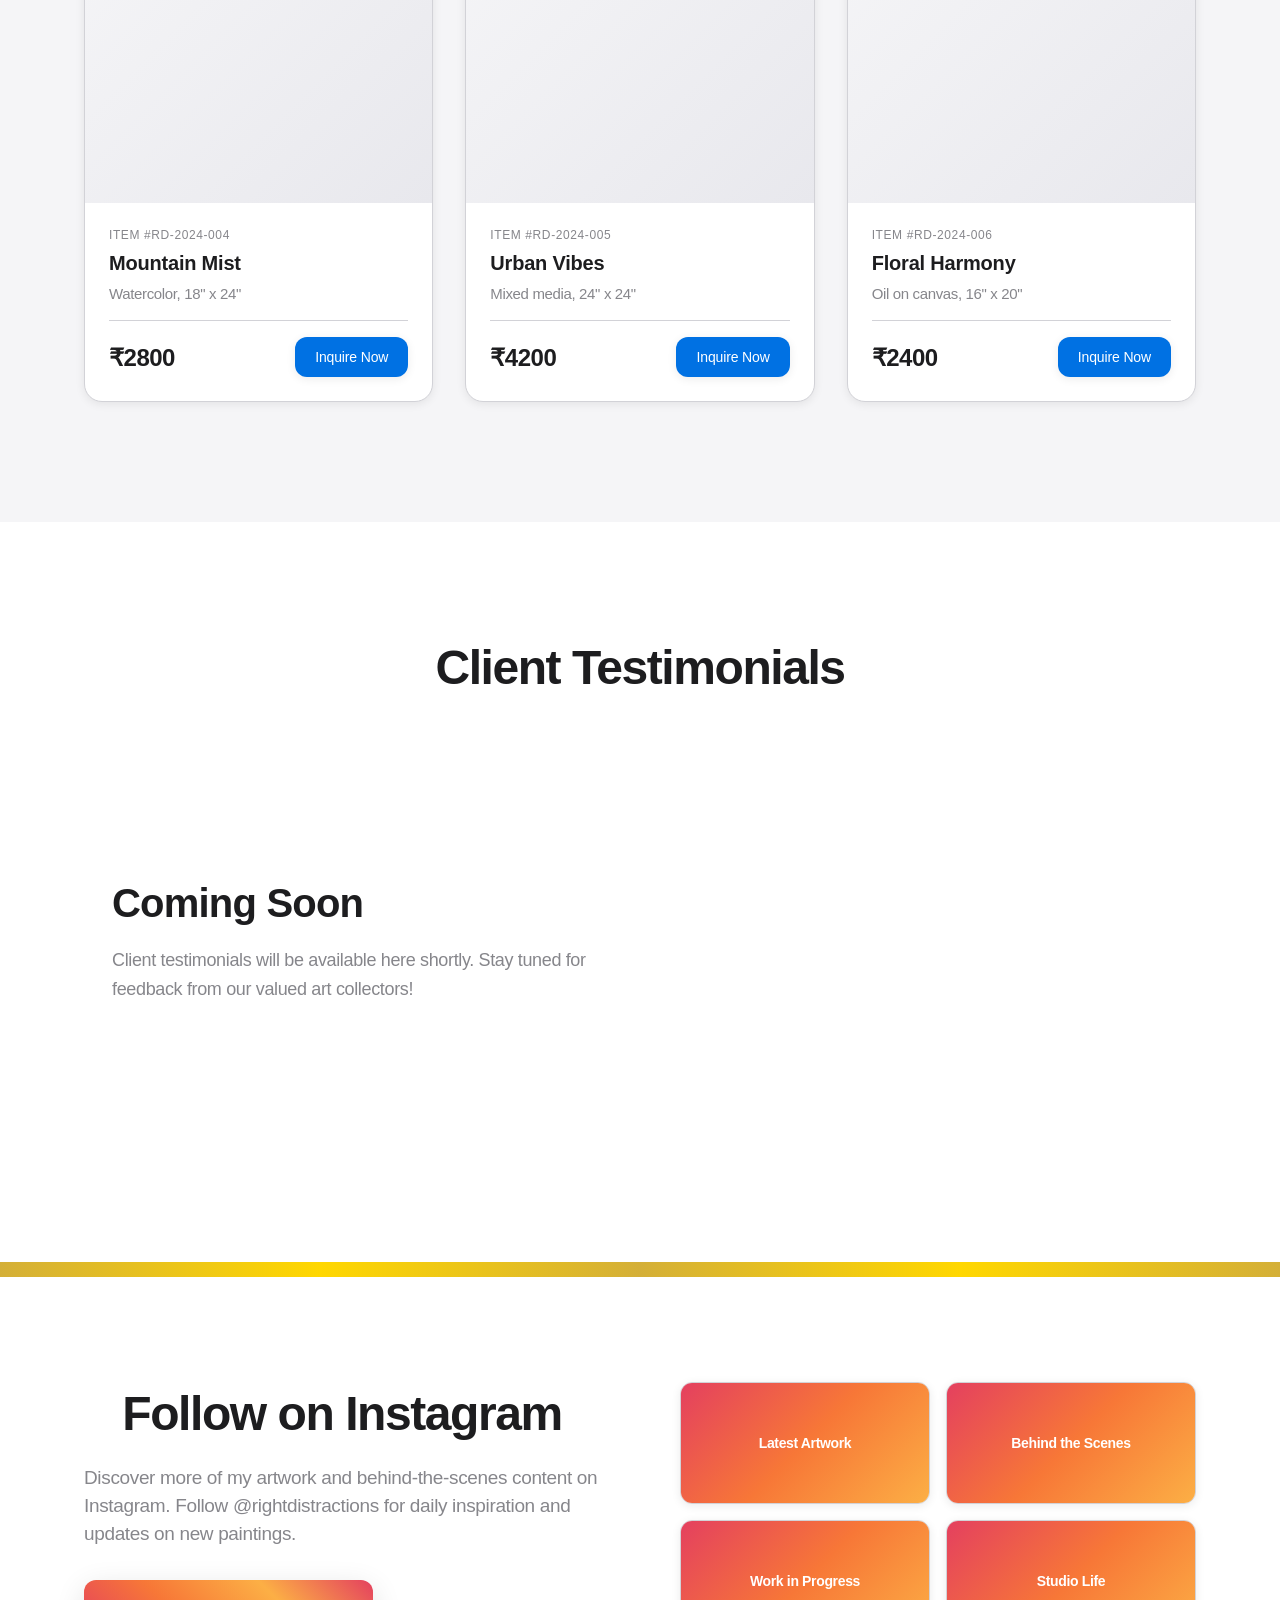
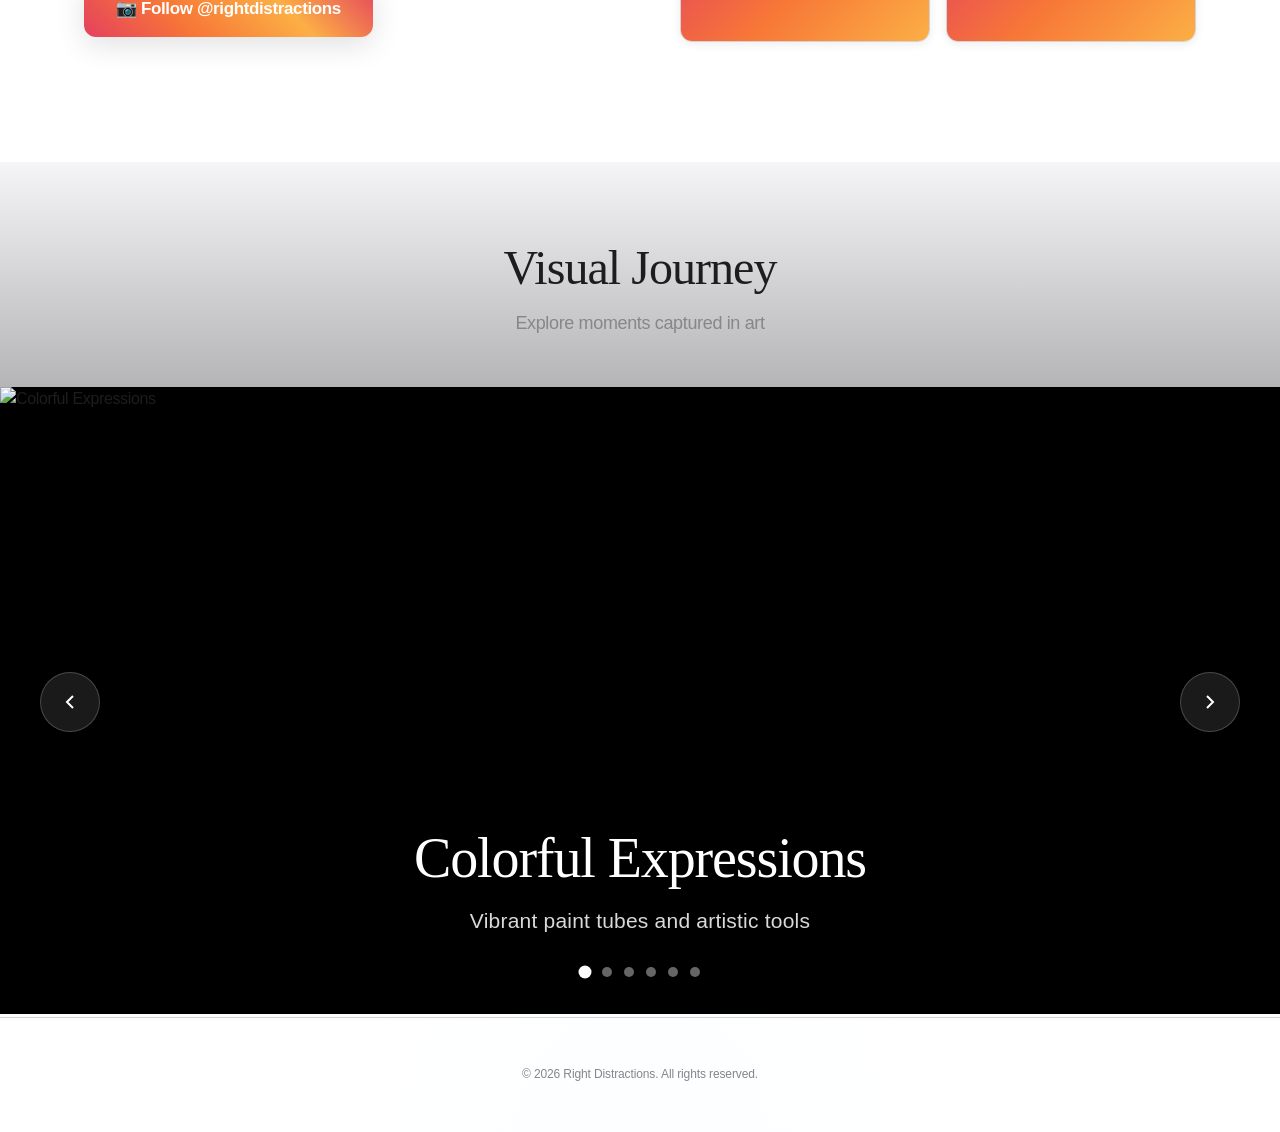
==== commit a885625b: "updated logo" ====
--- a/index.html
+++ b/index.html
@@ -74,7 +74,10 @@
     <header class="header">
         <nav class="nav">
             <div class="nav-brand">
-                <h1>Right Distractions</h1>
+                <a href="index.html" class="logo-link">
+                    <img src="Images/Logo.png" alt="Right Distractions" class="logo-img" height="50">
+                    <span class="logo-text">Right Distractions</span>
+                </a>
             </div>
             <ul class="nav-menu">
                 <li><a href="#home" class="nav-link" data-i18n="nav.home">Home</a></li>
@@ -152,39 +155,131 @@
                 </div>
             </div>
         </section>
-        <section id="contact" class="contact-section">
-            <div class="contact-content">
-                <div class="contact-info">
-                    <h3 data-i18n="contact.title">Get in Touch</h3>
-                    <p data-i18n="contact.description">Interested in purchasing artwork or commissioning a piece? I'd love to hear from you.</p>
-                    <div class="contact-details">
-                        <div class="contact-item">
-                            <strong data-i18n="contact.email">Email:</strong> artist@portfolio.com
-                        </div>
-                        <div class="contact-item">
-                            <strong data-i18n="contact.phone">Phone:</strong> +1 (555) 123-4567
-                        </div>
-                        <div class="contact-item">
-                            <strong data-i18n="contact.studio">Studio:</strong> <span data-i18n="contact.studioValue">Available by appointment</span>
-                        </div>
-                    </div>
-                </div>
-                <div class="whatsapp-container">
-                    <div class="whatsapp-card">
-                        <div class="whatsapp-icon">
-                            <svg viewBox="0 0 24 24" fill="none" xmlns="http://www.w3.org/2000/svg">
-                                <path d="M17.6 6.32A7.85 7.85 0 0 0 12 4a7.94 7.94 0 0 0-6.88 12.1L4 20l4.05-1.06A7.93 7.93 0 0 0 20 12a7.85 7.85 0 0 0-2.4-5.68zM12 18a5.92 5.92 0 0 1-3.2-.94l-.23-.14-2.4.63.64-2.35-.15-.24A5.93 5.93 0 0 1 6 12a6 6 0 0 1 12 0 5.93 5.93 0 0 1-6 6zm3.4-4.6c-.18-.1-1.07-.53-1.24-.59-.16-.06-.28-.1-.4.1-.12.18-.46.59-.56.7-.1.13-.2.14-.38.05-1.15-.58-1.9-1.03-2.66-2.33-.2-.34-.03-.52.15-.7.15-.15.34-.38.46-.57.1-.2.05-.36-.02-.5-.07-.14-.4-1.07-.55-1.46-.14-.37-.29-.32-.4-.33-.1 0-.22-.02-.34-.02s-.3.04-.46.22c-.16.18-.6.59-.6 1.43 0 .85.6 1.66.68 1.78.09.12 1.2 1.83 2.9 2.57 1.7.73 1.7.49 2 .46.3-.03 1.07-.43 1.22-.85.15-.42.15-.78.1-.85z" fill="currentColor"/>
-                            </svg>
-                        </div>
-                        <h3 data-i18n="contact.whatsappTitle">Chat on WhatsApp</h3>
-                        <p data-i18n="contact.whatsappDesc">Get instant replies to your questions about commissions, prints, or artwork!</p>
-                        <a href="https://wa.me/917411990920?text=Hi!%20I'm%20interested%20in%20your%20artwork.%20Can%20we%20chat?" target="_blank" class="whatsapp-btn">
-                            <span data-i18n="contact.whatsappBtn">💬 Message Me</span>
-                        </a>
-                        <div class="whatsapp-status">
-                            <span class="status-dot"></span>
-                            <span data-i18n="contact.whatsappStatus">Usually replies within an hour</span>
-                        </div>
+
+        <!-- For Sale Ready - E-commerce Section -->
+        <section id="for-sale" class="for-sale-section">
+            <div class="container">
+                <div class="section-header">
+                    <h2 class="section-title" data-i18n="forsale.title">For Sale Ready</h2>
+                    <p class="section-subtitle" data-i18n="forsale.subtitle">Original artwork available for purchase</p>
+                </div>
+                
+                <div class="artwork-grid">
+                    <!-- Artwork Item 1 -->
+                    <div class="artwork-card">
+                        <div class="artwork-image">
+                            <img src="https://images.unsplash.com/photo-1579783902614-a3fb3927b6a5?w=600&h=600&fit=crop" alt="Golden Sunset">
+                            <span class="artwork-status available" data-i18n="forsale.available">Available</span>
+                        </div>
+                        <div class="artwork-info">
+                            <span class="artwork-id">Item #RD-2024-001</span>
+                            <h3 class="artwork-title">Golden Sunset</h3>
+                            <p class="artwork-description">Oil on canvas, 24" x 36"</p>
+                            <div class="artwork-price-row">
+                                <span class="artwork-price">₹4500</span>
+                                <a href="https://wa.me/917411990920?text=Hi!%20I'm%20interested%20in%20purchasing%20'Golden%20Sunset'.%20Can%20we%20discuss%20further?" target="_blank" class="buy-btn" data-i18n="forsale.inquire">Inquire Now</a>
+                            </div>
+                        </div>
+                    </div>
+
+                    <!-- Artwork Item 2 -->
+                    <div class="artwork-card">
+                        <div class="artwork-image">
+                            <img src="https://images.unsplash.com/photo-1541963463532-d68292c34b19?w=600&h=600&fit=crop" alt="Abstract Dreams">
+                            <span class="artwork-status available" data-i18n="forsale.available">Available</span>
+                        </div>
+                        <div class="artwork-info">
+                            <span class="artwork-id">Item #RD-2024-002</span>
+                            <h3 class="artwork-title">Abstract Dreams</h3>
+                            <p class="artwork-description">Acrylic on canvas, 20" x 20"</p>
+                            <div class="artwork-price-row">
+                                <span class="artwork-price">₹3200</span>
+                                <a href="https://wa.me/917411990920?text=Hi!%20I'm%20interested%20in%20purchasing%20'Abstract%20Dreams'.%20Can%20we%20discuss%20further?" target="_blank" class="buy-btn" data-i18n="forsale.inquire">Inquire Now</a>
+                            </div>
+                        </div>
+                    </div>
+
+                    <!-- Artwork Item 3 -->
+                    <div class="artwork-card">
+                        <div class="artwork-image">
+                            <img src="https://images.unsplash.com/photo-1549490349-8643362247b5?w=600&h=600&fit=crop" alt="Ocean Serenity">
+                            <span class="artwork-status sold" data-i18n="forsale.sold">Sold</span>
+                        </div>
+                        <div class="artwork-info">
+                            <span class="artwork-id">Item #RD-2024-003</span>
+                            <h3 class="artwork-title">Ocean Serenity</h3>
+                            <p class="artwork-description">Oil on canvas, 30" x 40"</p>
+                            <div class="artwork-price-row">
+                                <span class="artwork-price sold-price">₹3800</span>
+                                <button class="buy-btn" disabled data-i18n="forsale.sold">Sold</button>
+                            </div>
+                        </div>
+                    </div>
+
+                    <!-- Artwork Item 4 -->
+                    <div class="artwork-card">
+                        <div class="artwork-image">
+                            <img src="https://images.unsplash.com/photo-1547891654-e66ed7ebb968?w=600&h=600&fit=crop" alt="Mountain Mist">
+                            <span class="artwork-status available" data-i18n="forsale.available">Available</span>
+                        </div>
+                        <div class="artwork-info">
+                            <span class="artwork-id">Item #RD-2024-004</span>
+                            <h3 class="artwork-title">Mountain Mist</h3>
+                            <p class="artwork-description">Watercolor, 18" x 24"</p>
+                            <div class="artwork-price-row">
+                                <span class="artwork-price">₹2800</span>
+                                <a href="https://wa.me/917411990920?text=Hi!%20I'm%20interested%20in%20purchasing%20'Mountain%20Mist'.%20Can%20we%20discuss%20further?" target="_blank" class="buy-btn" data-i18n="forsale.inquire">Inquire Now</a>
+                            </div>
+                        </div>
+                    </div>
+
+                    <!-- Artwork Item 5 -->
+                    <div class="artwork-card">
+                        <div class="artwork-image">
+                            <img src="https://images.unsplash.com/photo-1557672172-298e090bd0f1?w=600&h=600&fit=crop" alt="Urban Vibes">
+                            <span class="artwork-status available" data-i18n="forsale.available">Available</span>
+                        </div>
+                        <div class="artwork-info">
+                            <span class="artwork-id">Item #RD-2024-005</span>
+                            <h3 class="artwork-title">Urban Vibes</h3>
+                            <p class="artwork-description">Mixed media, 24" x 24"</p>
+                            <div class="artwork-price-row">
+                                <span class="artwork-price">₹4200</span>
+                                <a href="https://wa.me/917411990920?text=Hi!%20I'm%20interested%20in%20purchasing%20'Urban%20Vibes'.%20Can%20we%20discuss%20further?" target="_blank" class="buy-btn" data-i18n="forsale.inquire">Inquire Now</a>
+                            </div>
+                        </div>
+                    </div>
+
+                    <!-- Artwork Item 6 -->
+                    <div class="artwork-card">
+                        <div class="artwork-image">
+                            <img src="https://images.unsplash.com/photo-1505909182942-e2f09aee3e89?w=600&h=600&fit=crop" alt="Floral Harmony">
+                            <span class="artwork-status available" data-i18n="forsale.available">Available</span>
+                        </div>
+                        <div class="artwork-info">
+                            <span class="artwork-id">Item #RD-2024-006</span>
+                            <h3 class="artwork-title">Floral Harmony</h3>
+                            <p class="artwork-description">Oil on canvas, 16" x 20"</p>
+                            <div class="artwork-price-row">
+                                <span class="artwork-price">₹2400</span>
+                                <a href="https://wa.me/917411990920?text=Hi!%20I'm%20interested%20in%20purchasing%20'Floral%20Harmony'.%20Can%20we%20discuss%20further?" target="_blank" class="buy-btn" data-i18n="forsale.inquire">Inquire Now</a>
+                            </div>
+                        </div>
+                    </div>
+                </div>
+            </div>
+        </section>
+
+        <section id="testimonials" class="testimonials-section coming-soon-section">
+            <div class="container">
+                <h2 class="section-title" data-i18n="testimonials.title">Client Testimonials</h2>
+                <div class="coming-soon-content">
+                    <div class="coming-soon-text-content">
+                        <h3 class="coming-soon-title">Coming Soon</h3>
+                        <p class="coming-soon-text">Client testimonials will be available here shortly. Stay tuned for feedback from our valued art collectors!</p>
+                    </div>
+                    <div class="coming-soon-image">
+                        <iframe src="https://lottie.host/embed/110b48ca-c9d1-4272-a52a-dbe7ae5ac6f9/Ry7KK4qLOk.lottie" width="100%" height="100%" frameborder="0" allowfullscreen></iframe>
                     </div>
                 </div>
             </div>
@@ -230,136 +325,7 @@
         </section>
     </main>
 
-    <!-- For Sale Ready - E-commerce Section -->
-    <section id="for-sale" class="for-sale-section">
-        <div class="container">
-            <div class="section-header">
-                <h2 class="section-title" data-i18n="forsale.title">For Sale Ready</h2>
-                <p class="section-subtitle" data-i18n="forsale.subtitle">Original artwork available for purchase</p>
-            </div>
-            
-            <div class="artwork-grid">
-                <!-- Artwork Item 1 -->
-                <div class="artwork-card">
-                    <div class="artwork-image">
-                        <img src="https://images.unsplash.com/photo-1579783902614-a3fb3927b6a5?w=600&h=600&fit=crop" alt="Golden Sunset">
-                        <span class="artwork-status available" data-i18n="forsale.available">Available</span>
-                    </div>
-                    <div class="artwork-info">
-                        <span class="artwork-id">Item #RD-2024-001</span>
-                        <h3 class="artwork-title">Golden Sunset</h3>
-                        <p class="artwork-description">Oil on canvas, 24" x 36"</p>
-                        <div class="artwork-price-row">
-                            <span class="artwork-price">₹4500</span>
-                            <button class="buy-btn" data-i18n="forsale.inquire">Inquire Now</button>
-                        </div>
-                    </div>
-                </div>
-
-                <!-- Artwork Item 2 -->
-                <div class="artwork-card">
-                    <div class="artwork-image">
-                        <img src="https://images.unsplash.com/photo-1541963463532-d68292c34b19?w=600&h=600&fit=crop" alt="Abstract Dreams">
-                        <span class="artwork-status available" data-i18n="forsale.available">Available</span>
-                    </div>
-                    <div class="artwork-info">
-                        <span class="artwork-id">Item #RD-2024-002</span>
-                        <h3 class="artwork-title">Abstract Dreams</h3>
-                        <p class="artwork-description">Acrylic on canvas, 20" x 20"</p>
-                        <div class="artwork-price-row">
-                            <span class="artwork-price">₹3200</span>
-                            <button class="buy-btn" data-i18n="forsale.inquire">Inquire Now</button>
-                        </div>
-                    </div>
-                </div>
-
-                <!-- Artwork Item 3 -->
-                <div class="artwork-card">
-                    <div class="artwork-image">
-                        <img src="https://images.unsplash.com/photo-1549490349-8643362247b5?w=600&h=600&fit=crop" alt="Ocean Serenity">
-                        <span class="artwork-status sold" data-i18n="forsale.sold">Sold</span>
-                    </div>
-                    <div class="artwork-info">
-                        <span class="artwork-id">Item #RD-2024-003</span>
-                        <h3 class="artwork-title">Ocean Serenity</h3>
-                        <p class="artwork-description">Oil on canvas, 30" x 40"</p>
-                        <div class="artwork-price-row">
-                            <span class="artwork-price sold-price">₹3800</span>
-                            <button class="buy-btn" disabled data-i18n="forsale.sold">Sold</button>
-                        </div>
-                    </div>
-                </div>
-
-                <!-- Artwork Item 4 -->
-                <div class="artwork-card">
-                    <div class="artwork-image">
-                        <img src="https://images.unsplash.com/photo-1547891654-e66ed7ebb968?w=600&h=600&fit=crop" alt="Mountain Mist">
-                        <span class="artwork-status available" data-i18n="forsale.available">Available</span>
-                    </div>
-                    <div class="artwork-info">
-                        <span class="artwork-id">Item #RD-2024-004</span>
-                        <h3 class="artwork-title">Mountain Mist</h3>
-                        <p class="artwork-description">Watercolor, 18" x 24"</p>
-                        <div class="artwork-price-row">
-                            <span class="artwork-price">₹2800</span>
-                            <button class="buy-btn" data-i18n="forsale.inquire">Inquire Now</button>
-                        </div>
-                    </div>
-                </div>
-
-                <!-- Artwork Item 5 -->
-                <div class="artwork-card">
-                    <div class="artwork-image">
-                        <img src="https://images.unsplash.com/photo-1557672172-298e090bd0f1?w=600&h=600&fit=crop" alt="Urban Vibes">
-                        <span class="artwork-status available" data-i18n="forsale.available">Available</span>
-                    </div>
-                    <div class="artwork-info">
-                        <span class="artwork-id">Item #RD-2024-005</span>
-                        <h3 class="artwork-title">Urban Vibes</h3>
-                        <p class="artwork-description">Mixed media, 24" x 24"</p>
-                        <div class="artwork-price-row">
-                            <span class="artwork-price">₹4200</span>
-                            <button class="buy-btn" data-i18n="forsale.inquire">Inquire Now</button>
-                        </div>
-                    </div>
-                </div>
-
-                <!-- Artwork Item 6 -->
-                <div class="artwork-card">
-                    <div class="artwork-image">
-                        <img src="https://images.unsplash.com/photo-1505909182942-e2f09aee3e89?w=600&h=600&fit=crop" alt="Floral Harmony">
-                        <span class="artwork-status available" data-i18n="forsale.available">Available</span>
-                    </div>
-                    <div class="artwork-info">
-                        <span class="artwork-id">Item #RD-2024-006</span>
-                        <h3 class="artwork-title">Floral Harmony</h3>
-                        <p class="artwork-description">Oil on canvas, 16" x 20"</p>
-                        <div class="artwork-price-row">
-                            <span class="artwork-price">₹2400</span>
-                            <button class="buy-btn" data-i18n="forsale.inquire">Inquire Now</button>
-                        </div>
-                    </div>
-                </div>
-            </div>
-        </div>
-    </section>
-
-    <section id="testimonials" class="testimonials-section coming-soon-section">
-        <div class="container">
-            <h2 class="section-title" data-i18n="testimonials.title">Client Testimonials</h2>
-            <div class="coming-soon-content">
-                <div class="coming-soon-text-content">
-                    <h3 class="coming-soon-title">Coming Soon</h3>
-                    <p class="coming-soon-text">Client testimonials will be available here shortly. Stay tuned for feedback from our valued art collectors!</p>
-                </div>
-                <div class="coming-soon-image">
-                    <iframe src="https://lottie.host/embed/110b48ca-c9d1-4272-a52a-dbe7ae5ac6f9/Ry7KK4qLOk.lottie" width="100%" height="100%" frameborder="0" allowfullscreen></iframe>
-                </div>
-            </div>
-        </div>
-    </section>
-
-     <!-- Visual Journey - Animated Slider -->
+    <!-- Visual Journey - Animated Slider -->
     <section id="visual-journey" class="visual-journey-slider">
         <div class="slider-header">
             <h2 class="slider-section-title">Visual Journey</h2>
--- a/styles.css
+++ b/styles.css
@@ -152,15 +152,32 @@
     margin: 0 auto;
 }
 
-.nav-brand h1 {
+.nav-brand .logo-link {
+    display: flex;
+    align-items: center;
+    gap: 12px;
+    text-decoration: none;
+}
+
+.nav-brand .logo-img {
+    height: 50px;
+    width: auto;
+    max-width: 200px;
+    object-fit: contain;
+    transition: all 0.3s cubic-bezier(0.4, 0, 0.2, 1);
+}
+
+.nav-brand .logo-text {
     font-size: 21px;
     font-weight: 600;
     color: var(--text-primary);
+    white-space: nowrap;
     transition: all 0.3s cubic-bezier(0.4, 0, 0.2, 1);
 }
 
-.nav-brand h1:hover {
-    transform: scale(1.05);
+.nav-brand .logo-link:hover .logo-img,
+.nav-brand .logo-link:hover .logo-text {
+    transform: scale(1.02);
 }
 
 .nav-menu {
@@ -2325,3 +2342,199 @@
         font-size: 20px;
     }
 }
+
+/* For Sale Section - From Kirsty Murdock */
+.for-sale-section {
+    padding: 120px 0;
+    background: var(--bg-secondary);
+    background-image: 
+        radial-gradient(circle at 25% 25%, rgba(212, 175, 55, 0.08) 0%, transparent 50%),
+        radial-gradient(circle at 75% 75%, rgba(255, 215, 0, 0.08) 0%, transparent 50%),
+        linear-gradient(135deg, rgba(255, 255, 255, 0.5) 0%, rgba(255, 255, 255, 0) 70%);
+    background-attachment: fixed;
+}
+
+.section-header {
+    text-align: center;
+    margin-bottom: 64px;
+}
+
+.section-subtitle {
+    font-size: 18px;
+    color: var(--text-secondary);
+    margin-top: 16px;
+}
+
+.artwork-grid {
+    display: grid;
+    grid-template-columns: repeat(auto-fit, minmax(320px, 1fr));
+    gap: 32px;
+    max-width: 1200px;
+    margin: 0 auto;
+    padding: 0 22px;
+}
+
+.artwork-card {
+    background: var(--bg-primary);
+    border-radius: var(--radius-large);
+    overflow: hidden;
+    box-shadow: var(--shadow-light);
+    transition: all var(--transition-smooth);
+    border: 1px solid var(--border-color);
+    position: relative;
+}
+
+.artwork-card::before {
+    content: '';
+    position: absolute;
+    top: -2px;
+    left: -2px;
+    right: -2px;
+    bottom: -2px;
+    background: linear-gradient(45deg, #D4AF37, #FFD700, #D4AF37, #FFD700, #D4AF37);
+    border-radius: var(--radius-large);
+    z-index: -1;
+    opacity: 0;
+    transition: opacity var(--transition-fast);
+}
+
+.artwork-card:hover::before {
+    opacity: 1;
+}
+
+.artwork-card:hover {
+    transform: translateY(-8px);
+    box-shadow: var(--shadow-heavy);
+}
+
+.artwork-image {
+    position: relative;
+    width: 100%;
+    height: 280px;
+    overflow: hidden;
+    background: linear-gradient(135deg, #f5f5f7 0%, #e8e8ed 100%);
+}
+
+.artwork-image img {
+    width: 100%;
+    height: 100%;
+    object-fit: cover;
+    transition: transform 0.6s cubic-bezier(0.4, 0, 0.2, 1);
+}
+
+.artwork-card:hover .artwork-image img {
+    transform: scale(1.05);
+}
+
+.artwork-status {
+    position: absolute;
+    top: 16px;
+    right: 16px;
+    padding: 6px 14px;
+    border-radius: 20px;
+    font-size: 12px;
+    font-weight: 600;
+    letter-spacing: 0.05em;
+    text-transform: uppercase;
+    z-index: 2;
+}
+
+.artwork-status.available {
+    background: #34C759;
+    color: white;
+}
+
+.artwork-status.sold {
+    background: #FF3B30;
+    color: white;
+}
+
+.artwork-info {
+    padding: 24px;
+}
+
+.artwork-id {
+    display: block;
+    font-size: 12px;
+    color: var(--text-secondary);
+    letter-spacing: 0.05em;
+    margin-bottom: 8px;
+    text-transform: uppercase;
+}
+
+.artwork-title {
+    font-size: 20px;
+    font-weight: 600;
+    color: var(--text-primary);
+    margin-bottom: 8px;
+    letter-spacing: -0.01em;
+}
+
+.artwork-description {
+    font-size: 15px;
+    color: var(--text-secondary);
+    margin-bottom: 16px;
+    line-height: 1.4;
+}
+
+.artwork-price-row {
+    display: flex;
+    justify-content: space-between;
+    align-items: center;
+    padding-top: 16px;
+    border-top: 1px solid var(--border-color);
+}
+
+.artwork-price {
+    font-size: 24px;
+    font-weight: 600;
+    color: var(--text-primary);
+    letter-spacing: -0.02em;
+}
+
+.artwork-price.sold-price {
+    color: var(--text-secondary);
+    text-decoration: line-through;
+}
+
+.buy-btn {
+    background: var(--accent-color);
+    color: white;
+    border: none;
+    padding: 10px 20px;
+    border-radius: var(--radius-medium);
+    font-size: 14px;
+    font-weight: 500;
+    cursor: pointer;
+    transition: all var(--transition-fast);
+    font-family: inherit;
+    text-decoration: none;
+    display: inline-flex;
+    align-items: center;
+    justify-content: center;
+}
+
+.buy-btn:hover:not(:disabled) {
+    background: #0077ed;
+    transform: translateY(-2px);
+    box-shadow: var(--shadow-medium);
+}
+
+.buy-btn:disabled {
+    background: var(--text-secondary);
+    cursor: not-allowed;
+    opacity: 0.6;
+}
+
+/* Mobile Responsive for For Sale */
+@media (max-width: 768px) {
+    .artwork-grid {
+        grid-template-columns: 1fr;
+        padding: 0 16px;
+    }
+    
+    .buy-btn {
+        padding: 8px 16px;
+        font-size: 13px;
+    }
+}
--- a/styles.css
+++ b/styles.css
@@ -152,15 +152,32 @@
     margin: 0 auto;
 }
 
-.nav-brand h1 {
+.nav-brand .logo-link {
+    display: flex;
+    align-items: center;
+    gap: 12px;
+    text-decoration: none;
+}
+
+.nav-brand .logo-img {
+    height: 50px;
+    width: auto;
+    max-width: 200px;
+    object-fit: contain;
+    transition: all 0.3s cubic-bezier(0.4, 0, 0.2, 1);
+}
+
+.nav-brand .logo-text {
     font-size: 21px;
     font-weight: 600;
     color: var(--text-primary);
+    white-space: nowrap;
     transition: all 0.3s cubic-bezier(0.4, 0, 0.2, 1);
 }
 
-.nav-brand h1:hover {
-    transform: scale(1.05);
+.nav-brand .logo-link:hover .logo-img,
+.nav-brand .logo-link:hover .logo-text {
+    transform: scale(1.02);
 }
 
 .nav-menu {
@@ -2325,3 +2342,199 @@
         font-size: 20px;
     }
 }
+
+/* For Sale Section - From Kirsty Murdock */
+.for-sale-section {
+    padding: 120px 0;
+    background: var(--bg-secondary);
+    background-image: 
+        radial-gradient(circle at 25% 25%, rgba(212, 175, 55, 0.08) 0%, transparent 50%),
+        radial-gradient(circle at 75% 75%, rgba(255, 215, 0, 0.08) 0%, transparent 50%),
+        linear-gradient(135deg, rgba(255, 255, 255, 0.5) 0%, rgba(255, 255, 255, 0) 70%);
+    background-attachment: fixed;
+}
+
+.section-header {
+    text-align: center;
+    margin-bottom: 64px;
+}
+
+.section-subtitle {
+    font-size: 18px;
+    color: var(--text-secondary);
+    margin-top: 16px;
+}
+
+.artwork-grid {
+    display: grid;
+    grid-template-columns: repeat(auto-fit, minmax(320px, 1fr));
+    gap: 32px;
+    max-width: 1200px;
+    margin: 0 auto;
+    padding: 0 22px;
+}
+
+.artwork-card {
+    background: var(--bg-primary);
+    border-radius: var(--radius-large);
+    overflow: hidden;
+    box-shadow: var(--shadow-light);
+    transition: all var(--transition-smooth);
+    border: 1px solid var(--border-color);
+    position: relative;
+}
+
+.artwork-card::before {
+    content: '';
+    position: absolute;
+    top: -2px;
+    left: -2px;
+    right: -2px;
+    bottom: -2px;
+    background: linear-gradient(45deg, #D4AF37, #FFD700, #D4AF37, #FFD700, #D4AF37);
+    border-radius: var(--radius-large);
+    z-index: -1;
+    opacity: 0;
+    transition: opacity var(--transition-fast);
+}
+
+.artwork-card:hover::before {
+    opacity: 1;
+}
+
+.artwork-card:hover {
+    transform: translateY(-8px);
+    box-shadow: var(--shadow-heavy);
+}
+
+.artwork-image {
+    position: relative;
+    width: 100%;
+    height: 280px;
+    overflow: hidden;
+    background: linear-gradient(135deg, #f5f5f7 0%, #e8e8ed 100%);
+}
+
+.artwork-image img {
+    width: 100%;
+    height: 100%;
+    object-fit: cover;
+    transition: transform 0.6s cubic-bezier(0.4, 0, 0.2, 1);
+}
+
+.artwork-card:hover .artwork-image img {
+    transform: scale(1.05);
+}
+
+.artwork-status {
+    position: absolute;
+    top: 16px;
+    right: 16px;
+    padding: 6px 14px;
+    border-radius: 20px;
+    font-size: 12px;
+    font-weight: 600;
+    letter-spacing: 0.05em;
+    text-transform: uppercase;
+    z-index: 2;
+}
+
+.artwork-status.available {
+    background: #34C759;
+    color: white;
+}
+
+.artwork-status.sold {
+    background: #FF3B30;
+    color: white;
+}
+
+.artwork-info {
+    padding: 24px;
+}
+
+.artwork-id {
+    display: block;
+    font-size: 12px;
+    color: var(--text-secondary);
+    letter-spacing: 0.05em;
+    margin-bottom: 8px;
+    text-transform: uppercase;
+}
+
+.artwork-title {
+    font-size: 20px;
+    font-weight: 600;
+    color: var(--text-primary);
+    margin-bottom: 8px;
+    letter-spacing: -0.01em;
+}
+
+.artwork-description {
+    font-size: 15px;
+    color: var(--text-secondary);
+    margin-bottom: 16px;
+    line-height: 1.4;
+}
+
+.artwork-price-row {
+    display: flex;
+    justify-content: space-between;
+    align-items: center;
+    padding-top: 16px;
+    border-top: 1px solid var(--border-color);
+}
+
+.artwork-price {
+    font-size: 24px;
+    font-weight: 600;
+    color: var(--text-primary);
+    letter-spacing: -0.02em;
+}
+
+.artwork-price.sold-price {
+    color: var(--text-secondary);
+    text-decoration: line-through;
+}
+
+.buy-btn {
+    background: var(--accent-color);
+    color: white;
+    border: none;
+    padding: 10px 20px;
+    border-radius: var(--radius-medium);
+    font-size: 14px;
+    font-weight: 500;
+    cursor: pointer;
+    transition: all var(--transition-fast);
+    font-family: inherit;
+    text-decoration: none;
+    display: inline-flex;
+    align-items: center;
+    justify-content: center;
+}
+
+.buy-btn:hover:not(:disabled) {
+    background: #0077ed;
+    transform: translateY(-2px);
+    box-shadow: var(--shadow-medium);
+}
+
+.buy-btn:disabled {
+    background: var(--text-secondary);
+    cursor: not-allowed;
+    opacity: 0.6;
+}
+
+/* Mobile Responsive for For Sale */
+@media (max-width: 768px) {
+    .artwork-grid {
+        grid-template-columns: 1fr;
+        padding: 0 16px;
+    }
+    
+    .buy-btn {
+        padding: 8px 16px;
+        font-size: 13px;
+    }
+}
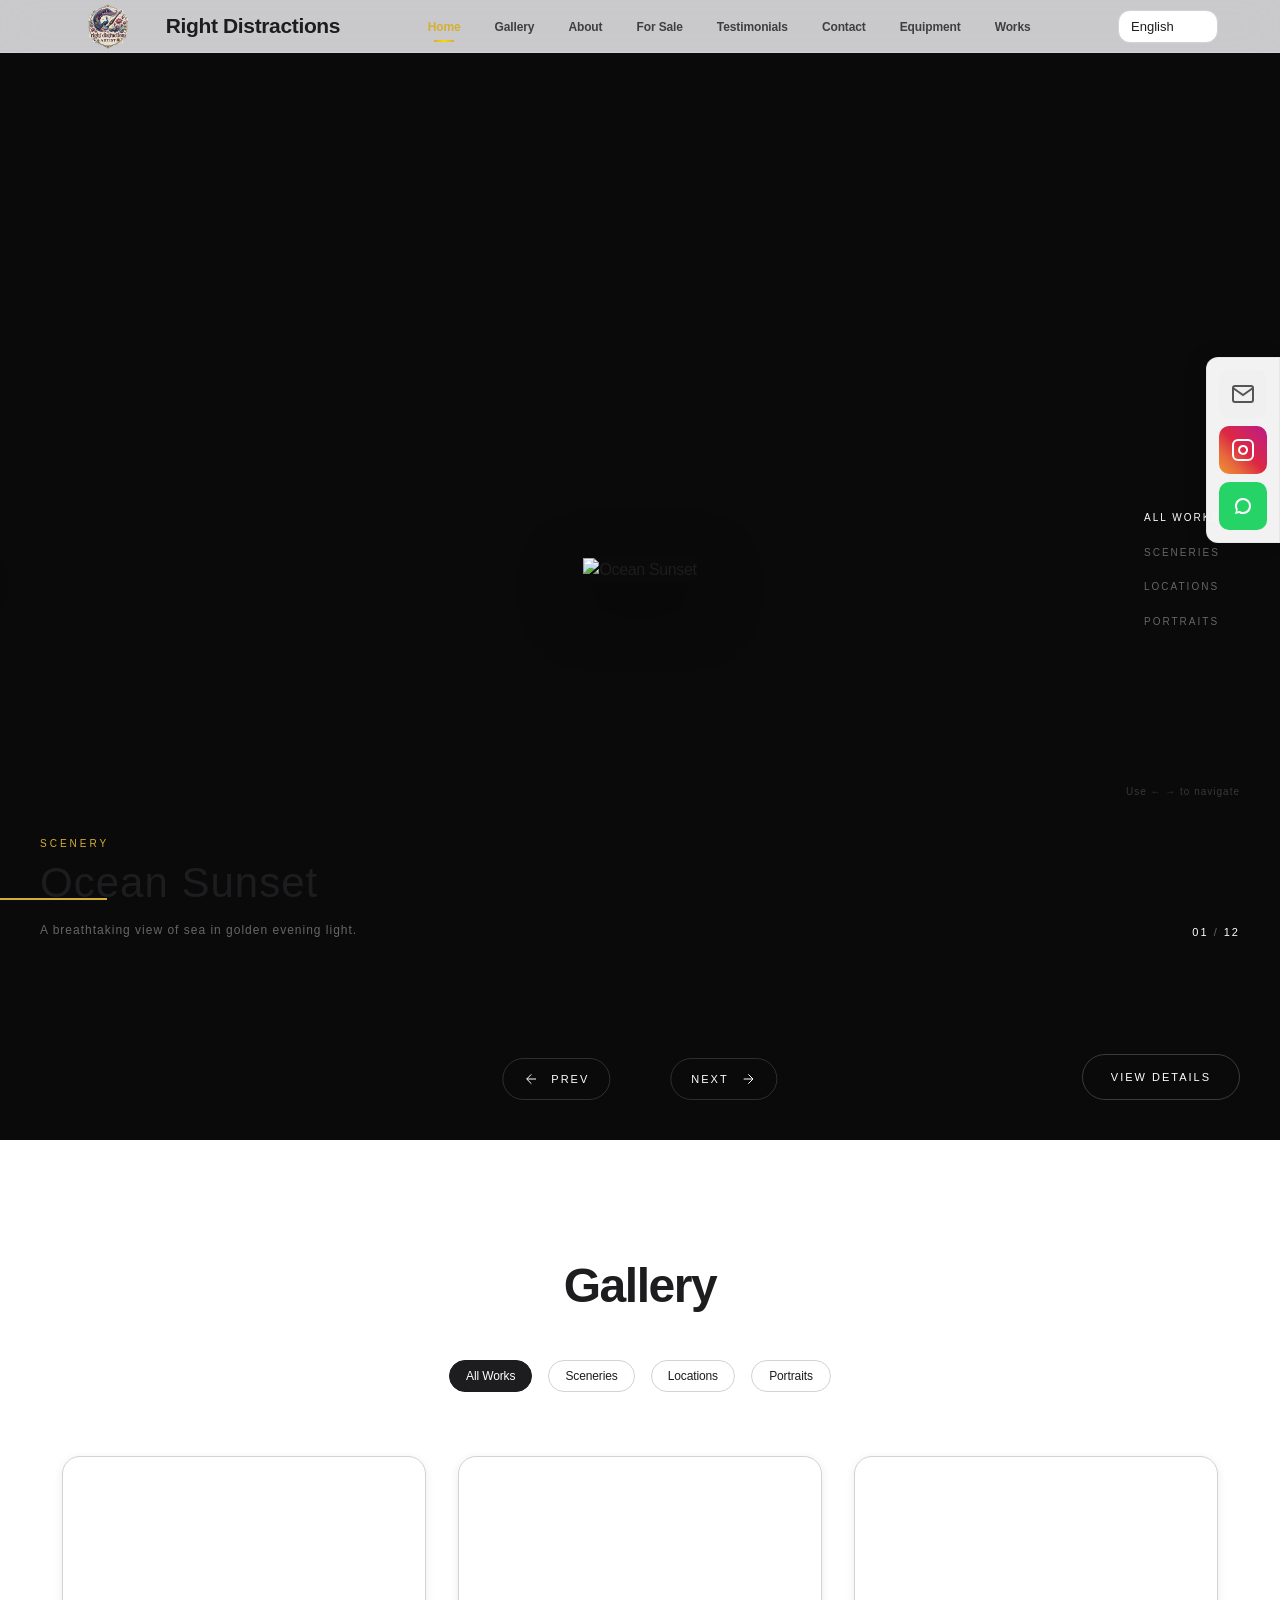
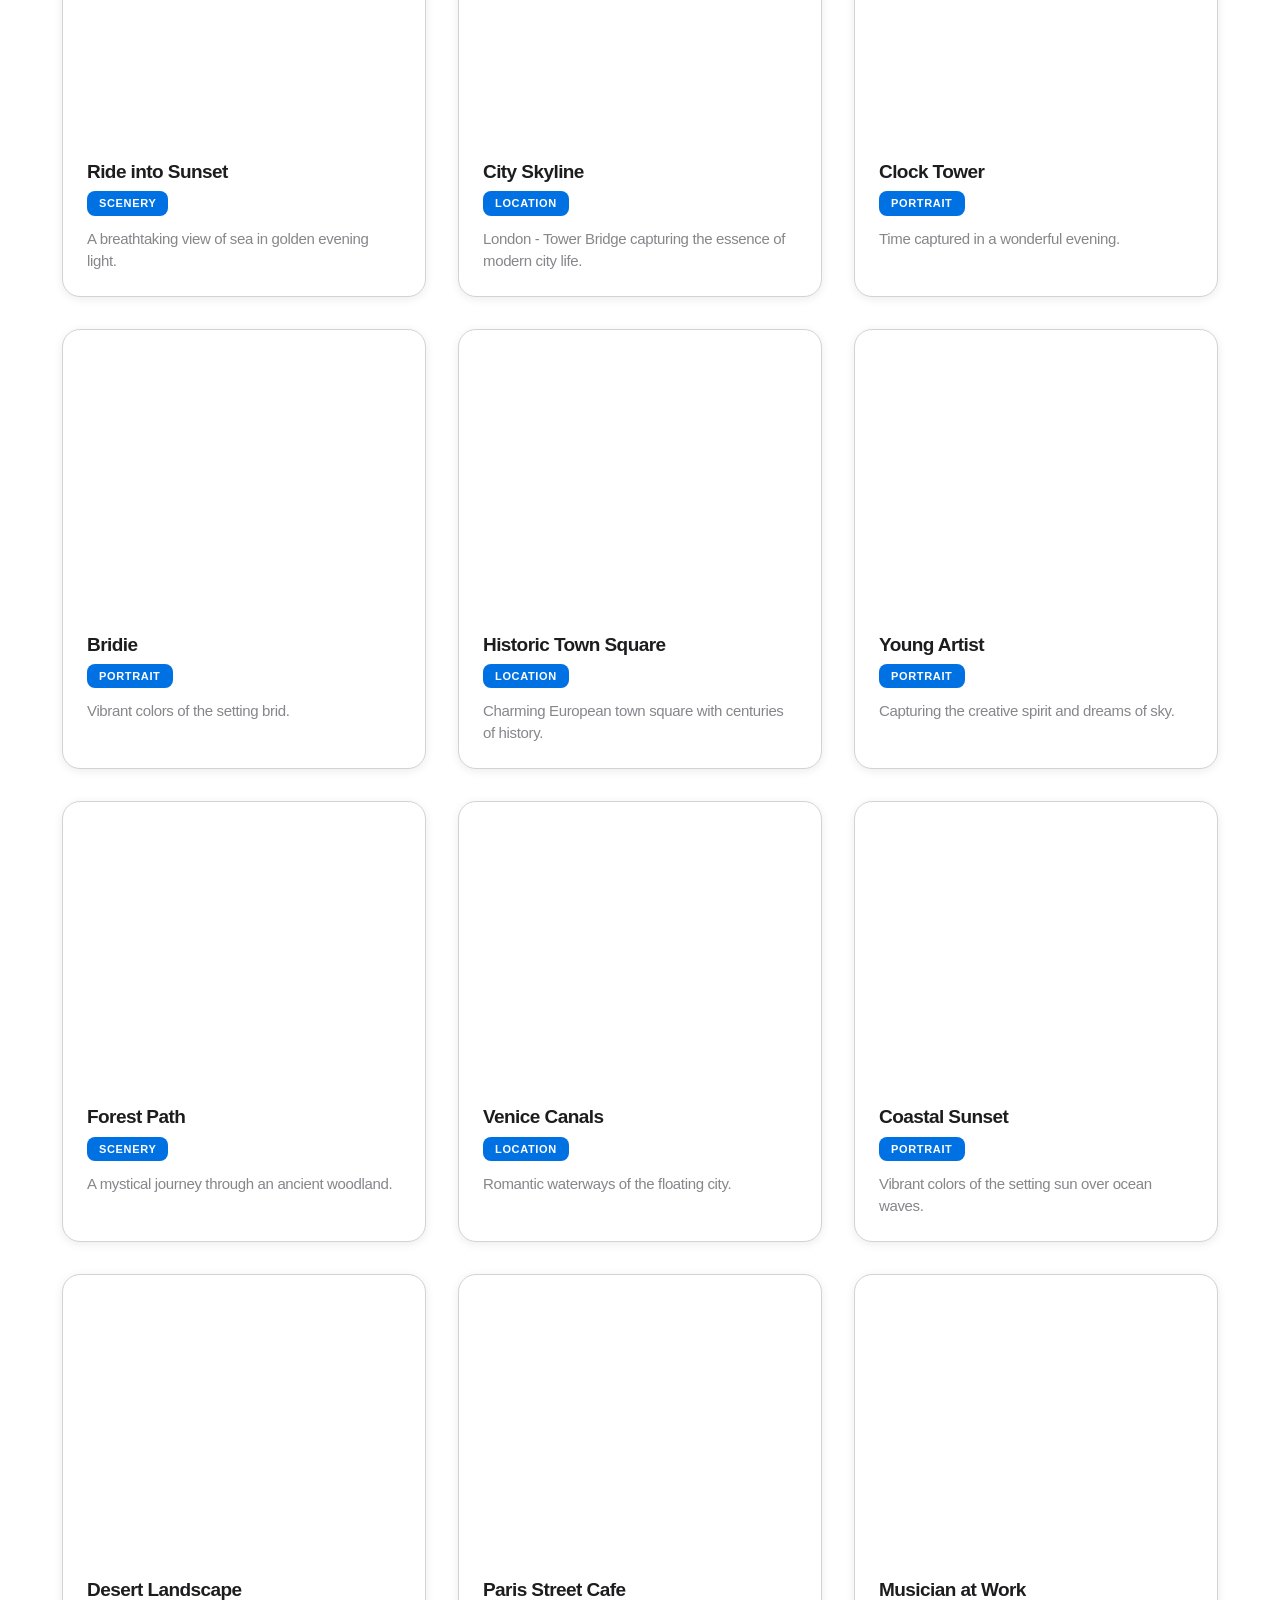
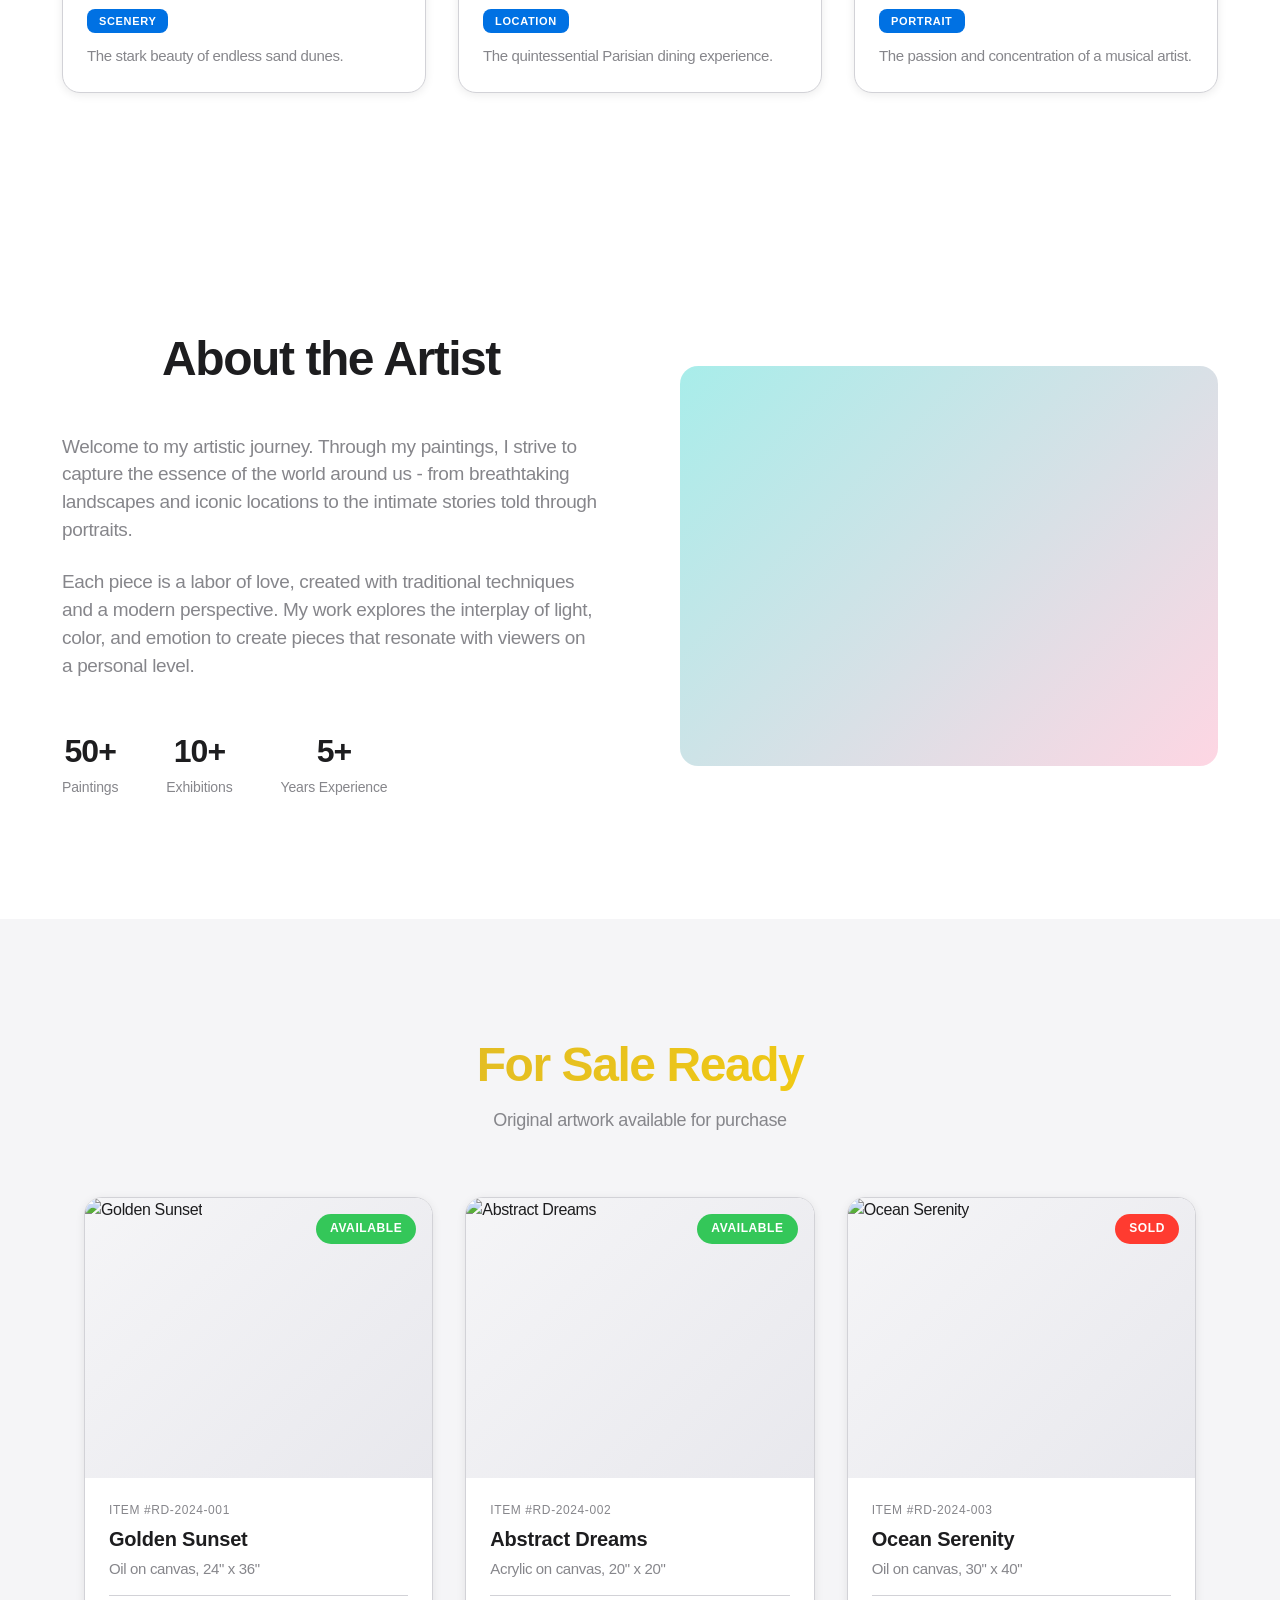
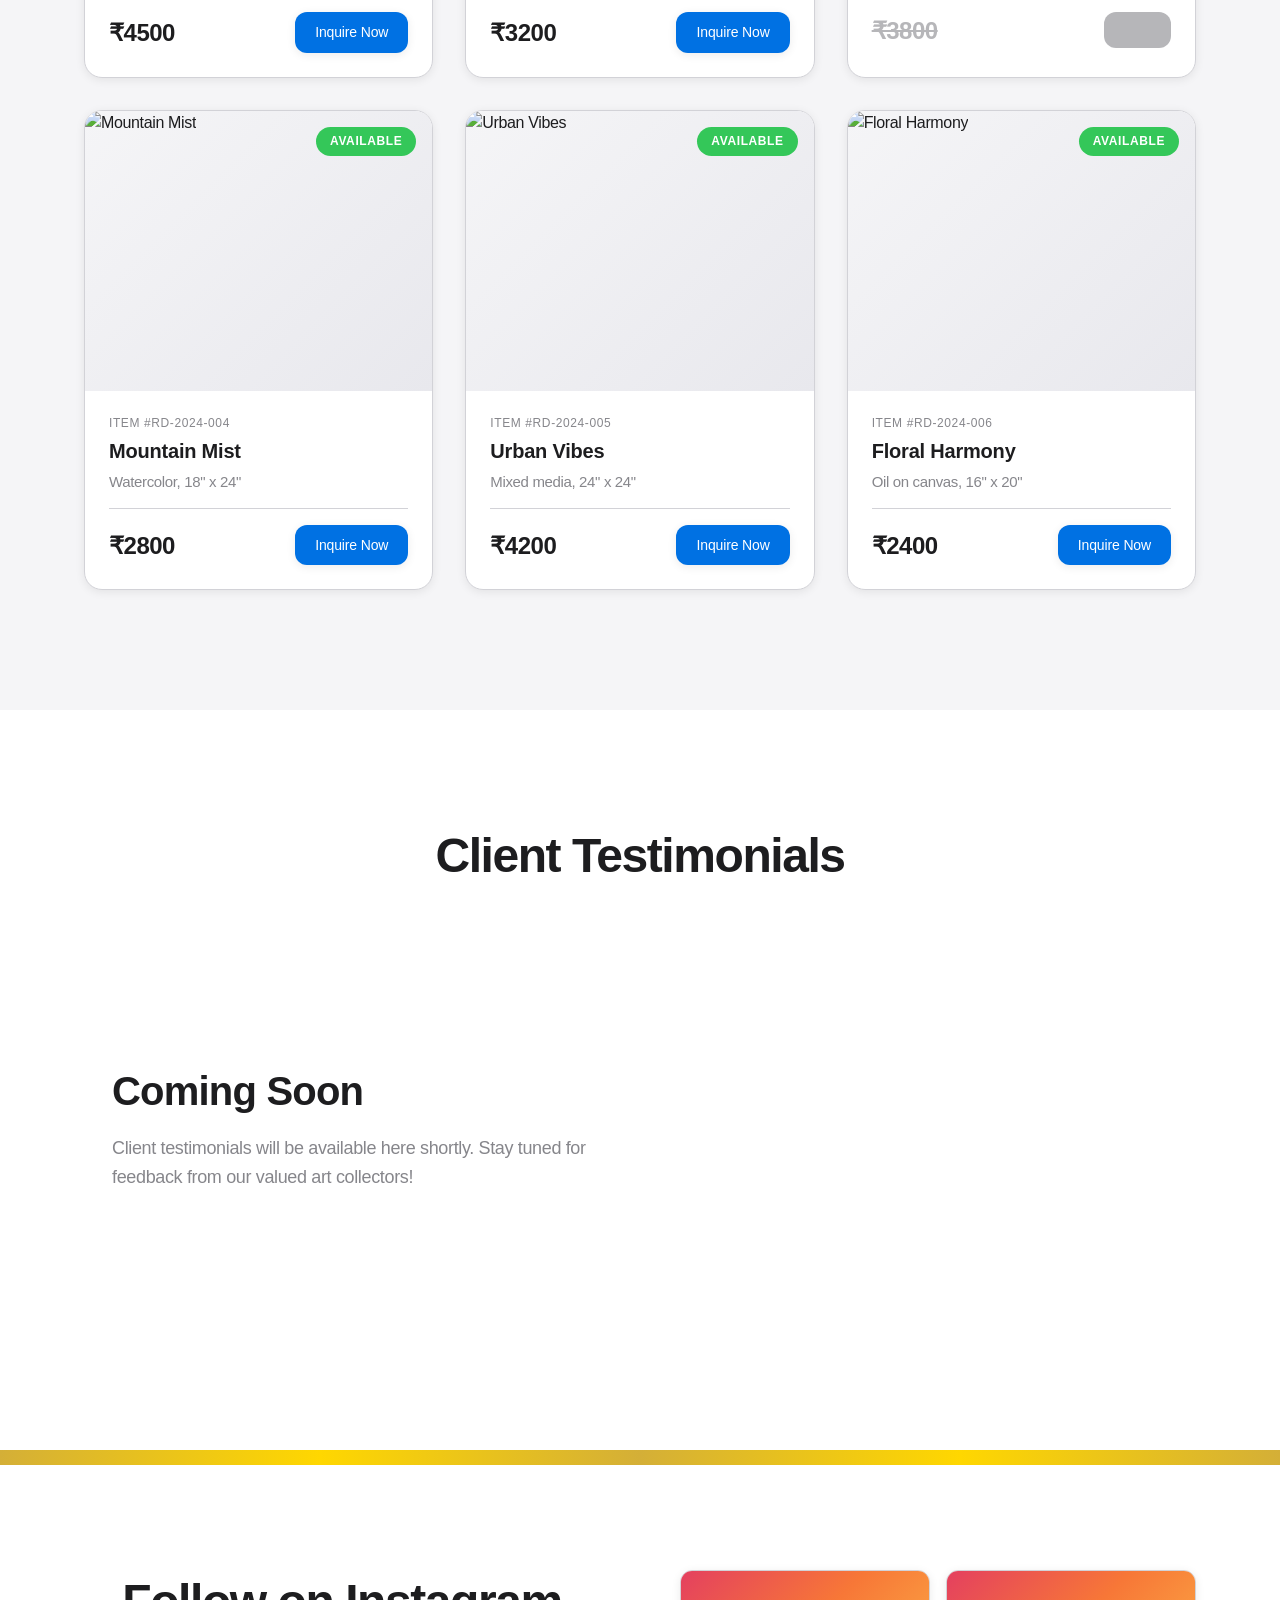
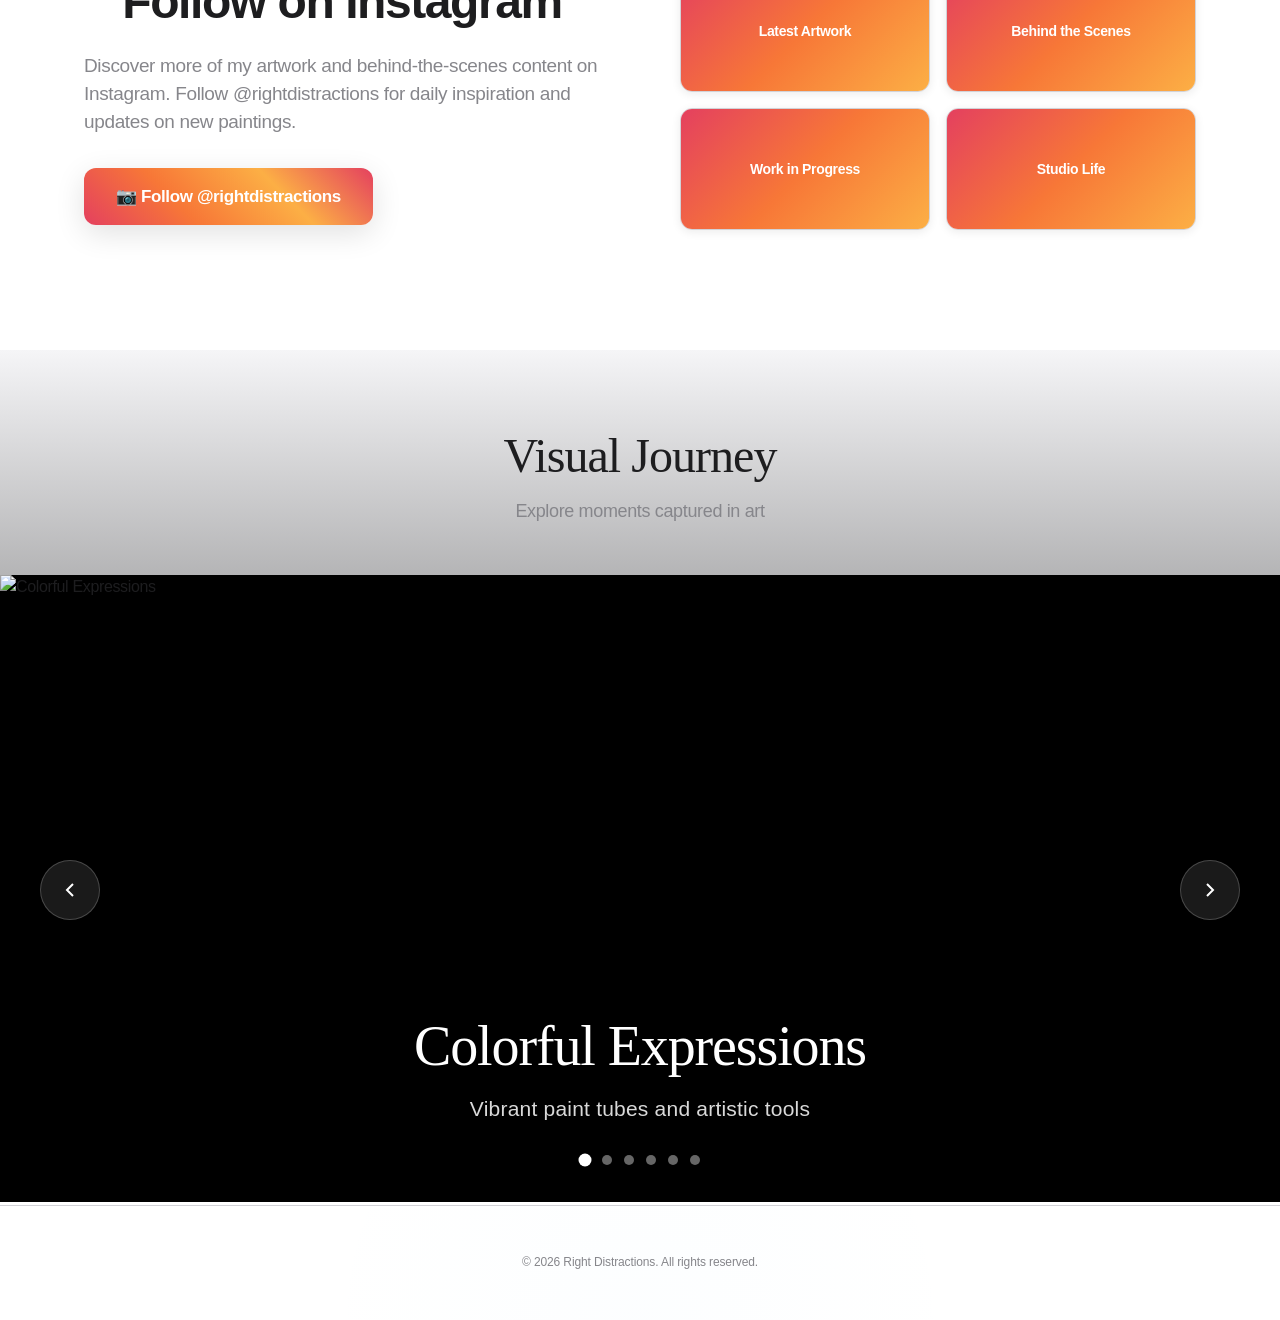
==== commit 799972ed: "new gallery view" ====
--- a/index.html
+++ b/index.html
@@ -42,6 +42,390 @@
     <title>Right Distractions — Fine Art Paintings</title>
     <link rel="stylesheet" href="styles.css">
 
+    <!-- Carousel Styles - Copied from gallery-carousel.html -->
+    <style>
+        :root {
+            --bg: #0a0a0a;
+            --text: #ffffff;
+            --text-muted: #666666;
+            --accent: #D4AF37;
+            --transition: 0.8s cubic-bezier(0.4, 0, 0.2, 1);
+            --transition-fast: 0.4s cubic-bezier(0.4, 0, 0.2, 1);
+        }
+
+        /* Main Carousel - Coverflow Style */
+        .carousel {
+            position: relative;
+            width: 100%;
+            height: 100vh;
+            overflow: hidden;
+        }
+
+        .slides {
+            position: relative;
+            width: 100%;
+            height: 100%;
+            display: flex;
+            align-items: center;
+            justify-content: center;
+        }
+
+        .slide {
+            position: absolute;
+            display: flex;
+            align-items: center;
+            justify-content: center;
+            transition: all var(--transition);
+            cursor: pointer;
+        }
+
+        .slide-image {
+            max-height: 65vh;
+            width: auto;
+            object-fit: contain;
+            box-shadow: 0 20px 60px rgba(0,0,0,0.5);
+            transition: all var(--transition);
+        }
+
+        /* Slide Positions - Coverflow Effect */
+        .slide.prev-2 {
+            transform: translateX(-85vw) scale(0.5);
+            opacity: 0;
+            z-index: 1;
+        }
+
+        .slide.prev-1 {
+            transform: translateX(-55vw) scale(0.65);
+            opacity: 0.4;
+            z-index: 2;
+            filter: brightness(0.6);
+        }
+
+        .slide.active {
+            transform: translateX(0) scale(1);
+            opacity: 1;
+            z-index: 10;
+        }
+
+        .slide.next-1 {
+            transform: translateX(55vw) scale(0.65);
+            opacity: 0.4;
+            z-index: 2;
+            filter: brightness(0.6);
+        }
+
+        .slide.next-2 {
+            transform: translateX(85vw) scale(0.5);
+            opacity: 0;
+            z-index: 1;
+        }
+
+        .slide.hidden {
+            transform: translateX(0) scale(0.3);
+            opacity: 0;
+            z-index: 0;
+        }
+
+        /* Work Info - Voku Style Overlay */
+        .work-info {
+            position: absolute;
+            bottom: 80px;
+            left: 40px;
+            right: 40px;
+            display: flex;
+            justify-content: space-between;
+            align-items: flex-end;
+            pointer-events: none;
+        }
+
+        .work-details {
+            display: flex;
+            flex-direction: column;
+            gap: 8px;
+        }
+
+        .work-type {
+            font-size: 10px;
+            letter-spacing: 3px;
+            text-transform: uppercase;
+            color: var(--accent);
+        }
+
+        .work-title {
+            font-size: 42px;
+            font-weight: 300;
+            letter-spacing: 1px;
+            line-height: 1.1;
+        }
+
+        .work-meta {
+            font-size: 12px;
+            color: var(--text-muted);
+            letter-spacing: 1px;
+            margin-top: 8px;
+        }
+
+        .work-nav {
+            display: flex;
+            flex-direction: column;
+            align-items: flex-end;
+            gap: 8px;
+        }
+
+        .work-counter {
+            font-size: 11px;
+            letter-spacing: 2px;
+            color: var(--text-muted);
+        }
+
+        .work-counter span {
+            color: var(--text);
+        }
+
+        /* Navigation Controls */
+        .nav-controls {
+            position: absolute;
+            bottom: 40px;
+            left: 50%;
+            transform: translateX(-50%);
+            display: flex;
+            gap: 60px;
+            z-index: 50;
+        }
+
+        .nav-btn {
+            display: flex;
+            align-items: center;
+            gap: 12px;
+            padding: 12px 20px;
+            background: transparent;
+            border: 1px solid rgba(255,255,255,0.15);
+            border-radius: 30px;
+            color: var(--text);
+            font-size: 11px;
+            letter-spacing: 2px;
+            text-transform: uppercase;
+            cursor: pointer;
+            transition: var(--transition-fast);
+        }
+
+        .nav-btn:hover {
+            background: rgba(255,255,255,0.1);
+            border-color: rgba(255,255,255,0.3);
+        }
+
+        .nav-btn svg {
+            width: 16px;
+            height: 16px;
+        }
+
+        /* Gallery Section Wrapper */
+        .gallery-section {
+            position: relative;
+            min-height: 100vh;
+            background: var(--bg);
+        }
+
+        /* Category Sidebar */
+        .category-nav {
+            position: absolute;
+            top: 50%;
+            right: 40px;
+            transform: translateY(-50%);
+            display: flex;
+            flex-direction: column;
+            gap: 20px;
+            z-index: 50;
+        }
+
+        .category-link {
+            font-size: 10px;
+            letter-spacing: 2px;
+            text-transform: uppercase;
+            color: var(--text-muted);
+            text-decoration: none;
+            transition: var(--transition-fast);
+            position: relative;
+            padding-right: 20px;
+        }
+
+        .category-link::after {
+            content: '';
+            position: absolute;
+            right: 0;
+            top: 50%;
+            transform: translateY(-50%);
+            width: 8px;
+            height: 1px;
+            background: var(--accent);
+            opacity: 0;
+            transition: var(--transition-fast);
+        }
+
+        .category-link:hover,
+        .category-link.active {
+            color: var(--text);
+        }
+
+        .category-link.active::after {
+            opacity: 1;
+        }
+
+        /* View Project Button */
+        .view-project {
+            position: absolute;
+            bottom: 40px;
+            right: 40px;
+            padding: 14px 28px;
+            background: transparent;
+            border: 1px solid rgba(255,255,255,0.2);
+            border-radius: 30px;
+            color: var(--text);
+            font-size: 11px;
+            letter-spacing: 2px;
+            text-transform: uppercase;
+            cursor: pointer;
+            text-decoration: none;
+            transition: var(--transition-fast);
+            z-index: 50;
+        }
+
+        .view-project:hover {
+            background: var(--accent);
+            border-color: var(--accent);
+            color: var(--bg);
+        }
+
+        /* Progress Line */
+        .progress-line {
+            position: fixed;
+            bottom: 0;
+            left: 0;
+            height: 2px;
+            background: var(--accent);
+            transition: width var(--transition);
+            z-index: 100;
+        }
+
+        /* Keyboard Hint */
+        .keyboard-hint {
+            position: fixed;
+            bottom: 100px;
+            right: 40px;
+            font-size: 10px;
+            color: var(--text-muted);
+            letter-spacing: 1px;
+            opacity: 0.5;
+        }
+
+        /* Mobile Responsive */
+        @media (max-width: 768px) {
+            .work-info {
+                bottom: 120px;
+                left: 20px;
+                right: 20px;
+                flex-direction: column;
+                align-items: flex-start;
+                gap: 16px;
+            }
+
+            .work-title {
+                font-size: 24px;
+            }
+
+            .category-nav {
+                position: fixed;
+                top: auto;
+                bottom: 140px;
+                right: auto;
+                left: 20px;
+                transform: none;
+                flex-direction: row;
+                flex-wrap: wrap;
+                gap: 16px;
+            }
+
+            .category-link {
+                padding-right: 0;
+                padding-bottom: 4px;
+            }
+
+            .category-link::after {
+                right: auto;
+                left: 0;
+                bottom: 0;
+                top: auto;
+                width: 100%;
+                height: 1px;
+                transform: scaleX(0);
+                transform-origin: left;
+                transition: transform var(--transition-fast);
+            }
+
+            .category-link.active::after {
+                opacity: 1;
+                transform: scaleX(1);
+            }
+
+            .nav-controls {
+                gap: 20px;
+                bottom: 80px;
+            }
+
+            .nav-btn {
+                padding: 10px 16px;
+                font-size: 10px;
+            }
+
+            .nav-btn span {
+                display: none;
+            }
+
+            .view-project {
+                bottom: 20px;
+                right: 20px;
+                padding: 12px 20px;
+            }
+
+            .keyboard-hint {
+                display: none;
+            }
+
+            .slide-image {
+                max-height: 45vh;
+            }
+
+            /* Mobile Coverflow - Smaller peek */
+            .slide.prev-1 {
+                transform: translateX(-45vw) scale(0.55);
+            }
+
+            .slide.next-1 {
+                transform: translateX(45vw) scale(0.55);
+            }
+
+            .slide.prev-2,
+            .slide.next-2 {
+                opacity: 0;
+                transform: scale(0.3);
+            }
+        }
+
+        @media (max-width: 480px) {
+            .slide.prev-1 {
+                transform: translateX(-40vw) scale(0.5);
+            }
+
+            .slide.next-1 {
+                transform: translateX(40vw) scale(0.5);
+            }
+
+            .work-title {
+                font-size: 20px;
+            }
+        }
+    </style>
+
      <!-- Performance: Async script loading -->
     <script src="script.js" defer></script>
 
@@ -87,6 +471,7 @@
                 <li><a href="#testimonials" class="nav-link" data-i18n="nav.testimonials">Testimonials</a></li>
                 <li><a href="#contact" class="nav-link" data-i18n="nav.contact">Contact</a></li>
                 <li><a href="equipment.html" class="nav-link">Equipment</a></li>
+                <li><a href="gallery-carousel.html" class="nav-link">Works</a></li>
             </ul>
             <div class="language-switcher">
                 <select id="languageSelect" aria-label="Select language">
@@ -106,15 +491,62 @@
     </header>
 
     <main>
-        <section id="home" class="hero">
-            <div class="hero-content">
-                <h1 class="hero-title" data-i18n="hero.title">Fine Art Paintings</h1>
-                <p class="hero-subtitle" data-i18n="hero.subtitle">Capturing the beauty of sceneries, locations, and portraits through artistic expression</p>
-                <a href="#gallery" class="cta-button" data-i18n="hero.cta">View Gallery</a>
+        <!-- Gallery Carousel Section -->
+        <section class="gallery-section" id="home">
+            <!-- Category Navigation -->
+            <nav class="category-nav">
+                <a href="#" class="category-link active" data-category="all">All Works</a>
+                <a href="#" class="category-link" data-category="scenery">Sceneries</a>
+                <a href="#" class="category-link" data-category="location">Locations</a>
+                <a href="#" class="category-link" data-category="portrait">Portraits</a>
+            </nav>
+
+            <!-- Main Carousel -->
+            <main class="carousel">
+                <div class="slides" id="slides">
+                    <!-- Slides populated by JavaScript -->
+                </div>
+
+                <!-- Work Info Overlay -->
+                <div class="work-info" id="workInfo">
+                    <div class="work-details">
+                        <span class="work-type" id="workType">scenery</span>
+                        <h2 class="work-title" id="workTitle">Ride into Sunset</h2>
+                        <span class="work-meta" id="workMeta">A breathtaking view of sea in golden evening light.</span>
+                    </div>
+                    <div class="work-nav">
+                        <span class="work-counter"><span id="currentNum">01</span> / <span id="totalNum">12</span></span>
+                    </div>
+                </div>
+            </main>
+
+            <!-- Navigation Controls -->
+            <div class="nav-controls">
+                <button class="nav-btn" id="prevBtn" aria-label="Previous">
+                    <svg viewBox="0 0 24 24" fill="none" stroke="currentColor" stroke-width="1.5">
+                        <path d="M19 12H5M5 12l7-7M5 12l7 7"/>
+                    </svg>
+                    <span>Prev</span>
+                </button>
+                <button class="nav-btn" id="nextBtn" aria-label="Next">
+                    <span>Next</span>
+                    <svg viewBox="0 0 24 24" fill="none" stroke="currentColor" stroke-width="1.5">
+                        <path d="M5 12h14M19 12l-7-7M19 12l-7 7"/>
+                    </svg>
+                </button>
             </div>
+
+            <!-- View Project Button -->
+            <a href="#" class="view-project" id="viewProject">View Details</a>
         </section>
 
-        <section id="gallery" class="gallery-section">
+        <!-- Progress Line -->
+        <div class="progress-line" id="progressLine"></div>
+
+        <!-- Keyboard Hint -->
+        <div class="keyboard-hint">Use <strong>←</strong> <strong>→</strong> to navigate</div>
+
+        <section id="gallery" class="gallery-section" style="background: #fff; color: #0a0a0a;">
             <div class="container">
                 <h2 class="section-title" data-i18n="gallery.title">Gallery</h2>
                 <div class="filter-buttons">
@@ -893,6 +1325,315 @@
         });
         </script>
         
+    <!-- Carousel JavaScript -->
+    <script>
+    (function() {
+        // Gallery Data - Exact from gallery-carousel.html
+        const galleryData = [
+            {
+                id: 1,
+                title: "Ocean Sunset",
+                category: "scenery",
+                year: "2024",
+                description: "A breathtaking view of sea in golden evening light.",
+                image: "https://raw.githubusercontent.com/sivadevireddy89-afk/rightdistractions.github.io/main/Images/WhatsApp%20Image%202026-03-24%20at%2011.22.43.jpeg"
+            },
+            {
+                id: 2,
+                title: "City Skyline",
+                category: "location",
+                year: "2024",
+                description: "London - Tower Bridge capturing the essence of modern city life.",
+                image: "https://raw.githubusercontent.com/sivadevireddy89-afk/rightdistractions.github.io/main/Images/WhatsApp%20Image%202026-03-24%20at%2011.22.43%20(1).jpeg",
+                video: "https://raw.githubusercontent.com/sivadevireddy89-afk/rightdistractions.github.io/c91d16ee95352cad71edd05964511d4e67fb1362/Videos/WhatsApp%20Video%202026-03-28%20at%2021.05.26.mp4"
+            },
+            {
+                id: 3,
+                title: "Clock Tower",
+                category: "portrait",
+                year: "2024",
+                description: "Time captured in a wonderful evening.",
+                image: "https://raw.githubusercontent.com/sivadevireddy89-afk/rightdistractions.github.io/main/Images/WhatsApp%20Image%202026-03-24%20at%2011.22.43%20(2).jpeg"
+            },
+            {
+                id: 4,
+                title: "Bridie",
+                category: "portrait",
+                year: "2024",
+                description: "Vibrant colors of the setting brid.",
+                image: "https://raw.githubusercontent.com/sivadevireddy89-afk/rightdistractions.github.io/main/Images/WhatsApp%20Image%202026-03-24%20at%2011.22.43%20(3).jpeg"
+            },
+            {
+                id: 5,
+                title: "Historic Town Square",
+                category: "location",
+                year: "2024",
+                description: "Charming European town square with centuries of history.",
+                image: "https://raw.githubusercontent.com/sivadevireddy89-afk/rightdistractions.github.io/main/Images/WhatsApp%20Image%202026-03-24%20at%2011.22.43%20(3).jpeg"
+            },
+            {
+                id: 6,
+                title: "Young Artist",
+                category: "portrait",
+                year: "2024",
+                description: "Capturing the creative spirit and dreams of sky.",
+                image: "https://raw.githubusercontent.com/sivadevireddy89-afk/rightdistractions.github.io/main/Images/WhatsApp%20Image%202026-03-24%20at%2011.22.43%20(4).jpeg"
+            },
+            {
+                id: 7,
+                title: "Forest Path",
+                category: "scenery",
+                year: "2024",
+                description: "A mystical journey through an ancient woodland.",
+                image: "https://raw.githubusercontent.com/sivadevireddy89-afk/rightdistractions.github.io/main/Images/WhatsApp%20Image%202026-03-24%20at%2011.22.43%20(5).jpeg"
+            },
+            {
+                id: 8,
+                title: "Venice Canals",
+                category: "location",
+                year: "2024",
+                description: "Romantic waterways of the floating city.",
+                image: "https://raw.githubusercontent.com/sivadevireddy89-afk/rightdistractions.github.io/main/Images/WhatsApp%20Image%202026-03-24%20at%2011.22.44%20(1).jpeg"
+            },
+            {
+                id: 9,
+                title: "Coastal Sunset",
+                category: "scenery",
+                year: "2024",
+                description: "Vibrant colors of the setting sun over ocean waves.",
+                image: "https://images.unsplash.com/photo-1507525428034-b723cf961d3e?w=1600&h=1000&fit=crop"
+            },
+            {
+                id: 10,
+                title: "Desert Landscape",
+                category: "scenery",
+                year: "2024",
+                description: "The stark beauty of endless sand dunes.",
+                image: "https://images.unsplash.com/photo-1509316785289-025f5b846b35?w=1600&h=1000&fit=crop"
+            },
+            {
+                id: 11,
+                title: "Paris Street Cafe",
+                category: "location",
+                year: "2024",
+                description: "The quintessential Parisian dining experience.",
+                image: "https://images.unsplash.com/photo-1511739001486-6bfe10ce785f?w=1600&h=1000&fit=crop"
+            },
+            {
+                id: 12,
+                title: "Musician at Work",
+                category: "portrait",
+                year: "2024",
+                description: "The passion and concentration of a musical artist.",
+                image: "https://images.unsplash.com/photo-1493225457124-a3eb161ffa5f?w=1600&h=1000&fit=crop"
+            }
+        ];
+
+        // State
+        let currentIndex = 0;
+        let filteredData = [...galleryData];
+        let currentCategory = 'all';
+
+        // DOM Elements
+        const slidesContainer = document.getElementById('slides');
+        const prevBtn = document.getElementById('prevBtn');
+        const nextBtn = document.getElementById('nextBtn');
+        const progressLine = document.getElementById('progressLine');
+        const currentNumEl = document.getElementById('currentNum');
+        const totalNumEl = document.getElementById('totalNum');
+        const workTypeEl = document.getElementById('workType');
+        const workTitleEl = document.getElementById('workTitle');
+        const workMetaEl = document.getElementById('workMeta');
+        const viewProjectBtn = document.getElementById('viewProject');
+        const loader = document.getElementById('loader');
+        const categoryLinks = document.querySelectorAll('.category-link');
+
+        // Initialize Gallery
+        function initGallery() {
+            if (!slidesContainer) return;
+            renderSlides();
+            updateSlideInfo();
+            updateProgress();
+            
+            // Event Listeners
+            prevBtn?.addEventListener('click', prevSlide);
+            nextBtn?.addEventListener('click', nextSlide);
+
+            // Category links
+            categoryLinks.forEach(link => {
+                link.addEventListener('click', (e) => {
+                    e.preventDefault();
+                    filterCategory(link.dataset.category);
+                });
+            });
+
+            // View project button
+            viewProjectBtn?.addEventListener('click', (e) => {
+                e.preventDefault();
+                const current = filteredData[currentIndex];
+                window.location.href = `index.html#gallery-${current.id}`;
+            });
+
+            // Keyboard Navigation
+            document.addEventListener('keydown', (e) => {
+                switch(e.key) {
+                    case 'ArrowLeft':
+                        prevSlide();
+                        break;
+                    case 'ArrowRight':
+                        nextSlide();
+                        break;
+                }
+            });
+
+            // Touch/Swipe Support
+            let touchStartX = 0;
+            let touchEndX = 0;
+
+            slidesContainer.addEventListener('touchstart', (e) => {
+                touchStartX = e.changedTouches[0].screenX;
+            }, { passive: true });
+
+            slidesContainer.addEventListener('touchend', (e) => {
+                touchEndX = e.changedTouches[0].screenX;
+                handleSwipe();
+            }, { passive: true });
+
+            function handleSwipe() {
+                const diff = touchStartX - touchEndX;
+                if (Math.abs(diff) > 50) {
+                    if (diff > 0) {
+                        nextSlide();
+                    } else {
+                        prevSlide();
+                    }
+                }
+            }
+
+            preloadNextImage();
+        }
+
+        // Render Slides
+        function renderSlides() {
+            if (!slidesContainer) return;
+            slidesContainer.innerHTML = filteredData.map((item, index) => {
+                let positionClass = 'hidden';
+                if (index === 0) positionClass = 'active';
+                else if (index === 1) positionClass = 'next-1';
+                else if (index === filteredData.length - 1) positionClass = 'prev-1';
+
+                return `
+                    <div class="slide ${positionClass}" data-index="${index}" onclick="window.handleSlideClick(${index})">
+                        <img class="slide-image" src="${item.image}" alt="${item.title}" loading="${index < 3 ? 'eager' : 'lazy'}">
+                    </div>
+                `;
+            }).join('');
+        }
+
+        // Handle slide click
+        window.handleSlideClick = function(index) {
+            if (index !== currentIndex) {
+                goToSlide(index);
+            }
+        };
+
+        // Update Work Info
+        function updateSlideInfo() {
+            const current = filteredData[currentIndex];
+            if (current) {
+                workTypeEl.textContent = current.category;
+                workTitleEl.textContent = current.title;
+                workMetaEl.textContent = current.description || `Oil on Canvas \u2022 ${current.year}`;
+                currentNumEl.textContent = String(currentIndex + 1).padStart(2, '0');
+                totalNumEl.textContent = String(filteredData.length).padStart(2, '0');
+            }
+        }
+
+        // Navigation Functions
+        function goToSlide(index) {
+            const total = filteredData.length;
+            if (index < 0) index = total - 1;
+            if (index >= total) index = 0;
+
+            // Calculate positions for all slides
+            document.querySelectorAll('.slide').forEach((slide, i) => {
+                slide.className = 'slide'; // Reset classes
+
+                let diff = i - index;
+
+                // Handle wrap-around
+                if (diff > total / 2) diff -= total;
+                if (diff < -total / 2) diff += total;
+
+                // Assign position classes based on distance from active
+                if (diff === 0) {
+                    slide.classList.add('active');
+                } else if (diff === -1 || (diff === total - 1 && total > 1)) {
+                    slide.classList.add('prev-1');
+                } else if (diff === 1 || (diff === -(total - 1) && total > 1)) {
+                    slide.classList.add('next-1');
+                } else if (diff === -2 || (diff === total - 2 && total > 2)) {
+                    slide.classList.add('prev-2');
+                } else if (diff === 2 || (diff === -(total - 2) && total > 2)) {
+                    slide.classList.add('next-2');
+                } else {
+                    slide.classList.add('hidden');
+                }
+            });
+
+            currentIndex = index;
+            updateSlideInfo();
+            updateProgress();
+            preloadNextImage();
+        }
+
+        function nextSlide() {
+            goToSlide(currentIndex + 1);
+        }
+
+        function prevSlide() {
+            goToSlide(currentIndex - 1);
+        }
+
+        function updateProgress() {
+            const progress = ((currentIndex + 1) / filteredData.length) * 100;
+            progressLine.style.width = `${progress}%`;
+        }
+
+        // Filter by Category
+        function filterCategory(category) {
+            currentCategory = category;
+            
+            if (category === 'all') {
+                filteredData = [...galleryData];
+            } else {
+                filteredData = galleryData.filter(item => item.category === category);
+            }
+
+            currentIndex = 0;
+            renderSlides();
+            goToSlide(0);
+
+            // Update active states
+            categoryLinks.forEach(link => {
+                link.classList.toggle('active', link.dataset.category === category);
+            });
+        }
+
+        // Preload next image
+        function preloadNextImage() {
+            const nextIndex = (currentIndex + 1) % filteredData.length;
+            if (filteredData[nextIndex]) {
+                const img = new Image();
+                img.src = filteredData[nextIndex].image;
+            }
+        }
+
+        // Initialize
+        initGallery();
+    })();
+    </script>
+
     <!-- Back to Top Button -->
     <button id="backToTop" class="back-to-top" aria-label="Back to top">
         <svg viewBox="0 0 24 24" fill="none" stroke="currentColor" stroke-width="2.5" stroke-linecap="round" stroke-linejoin="round">
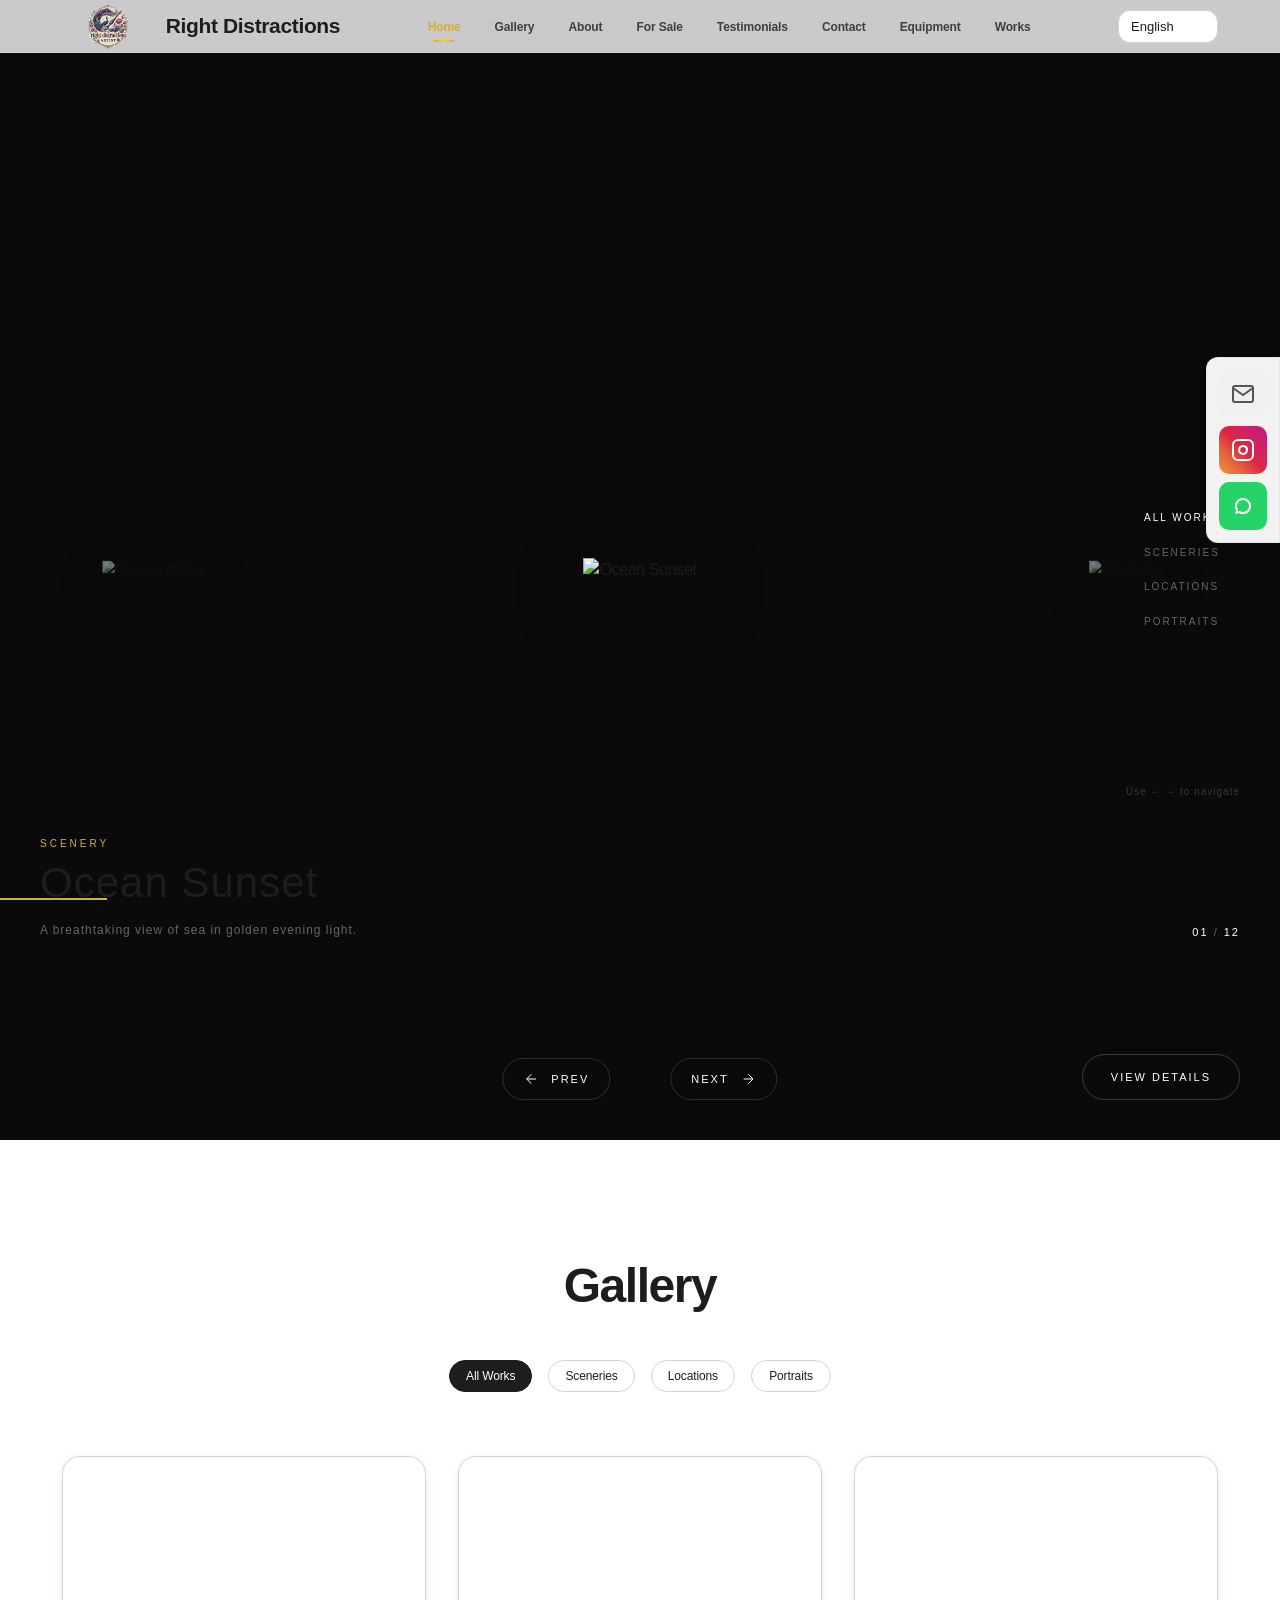
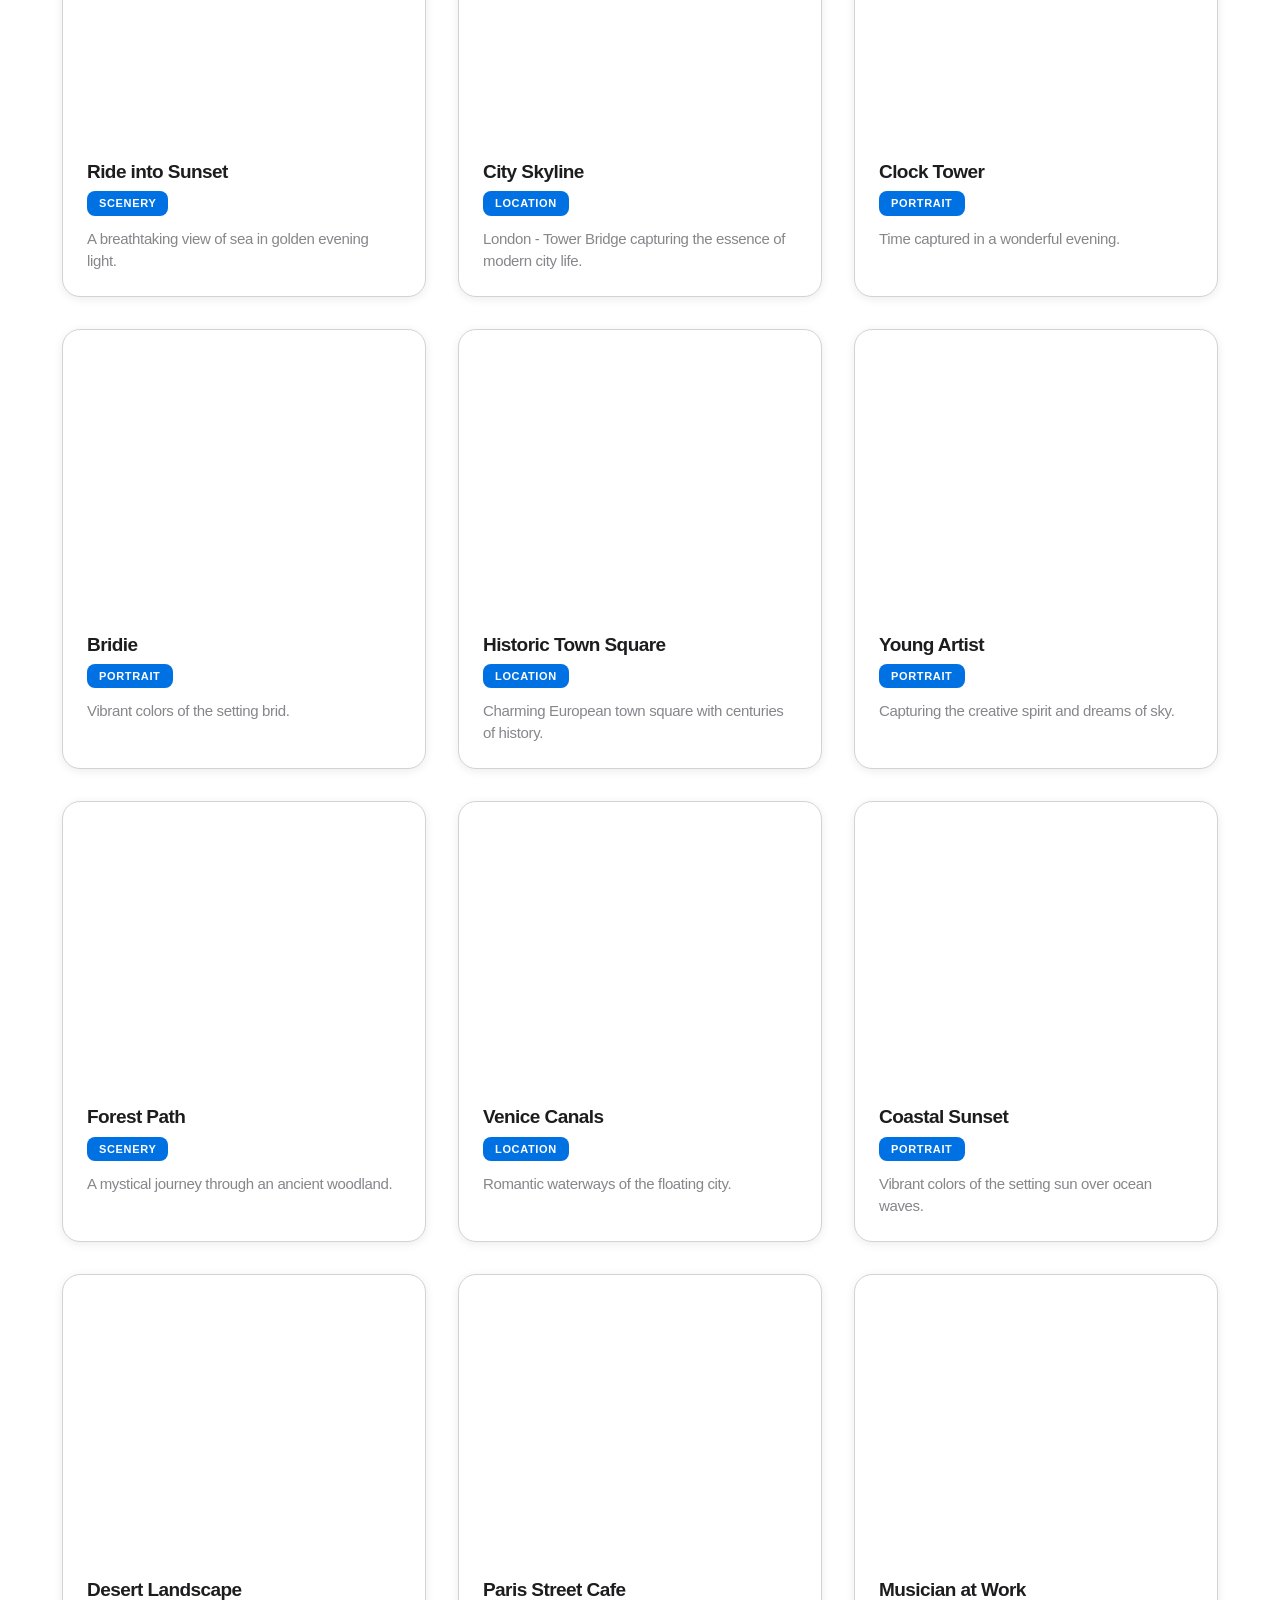
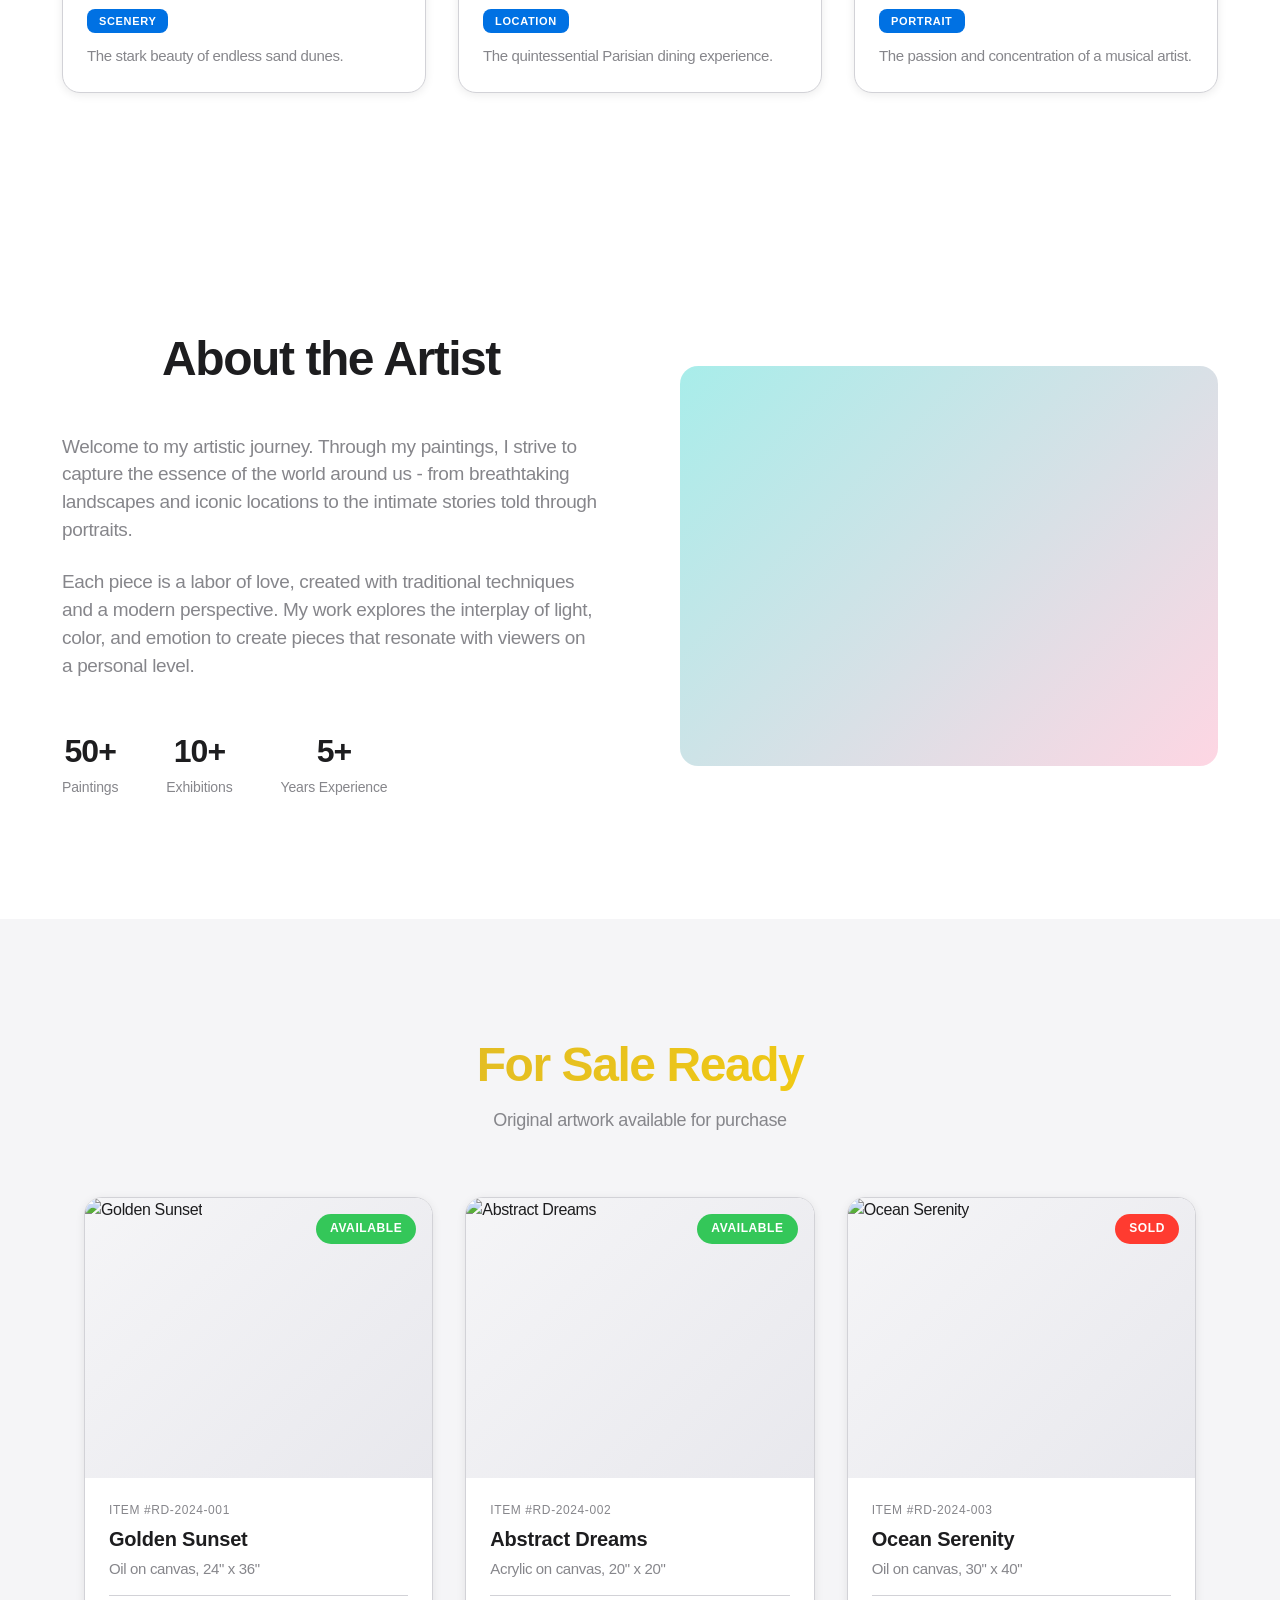
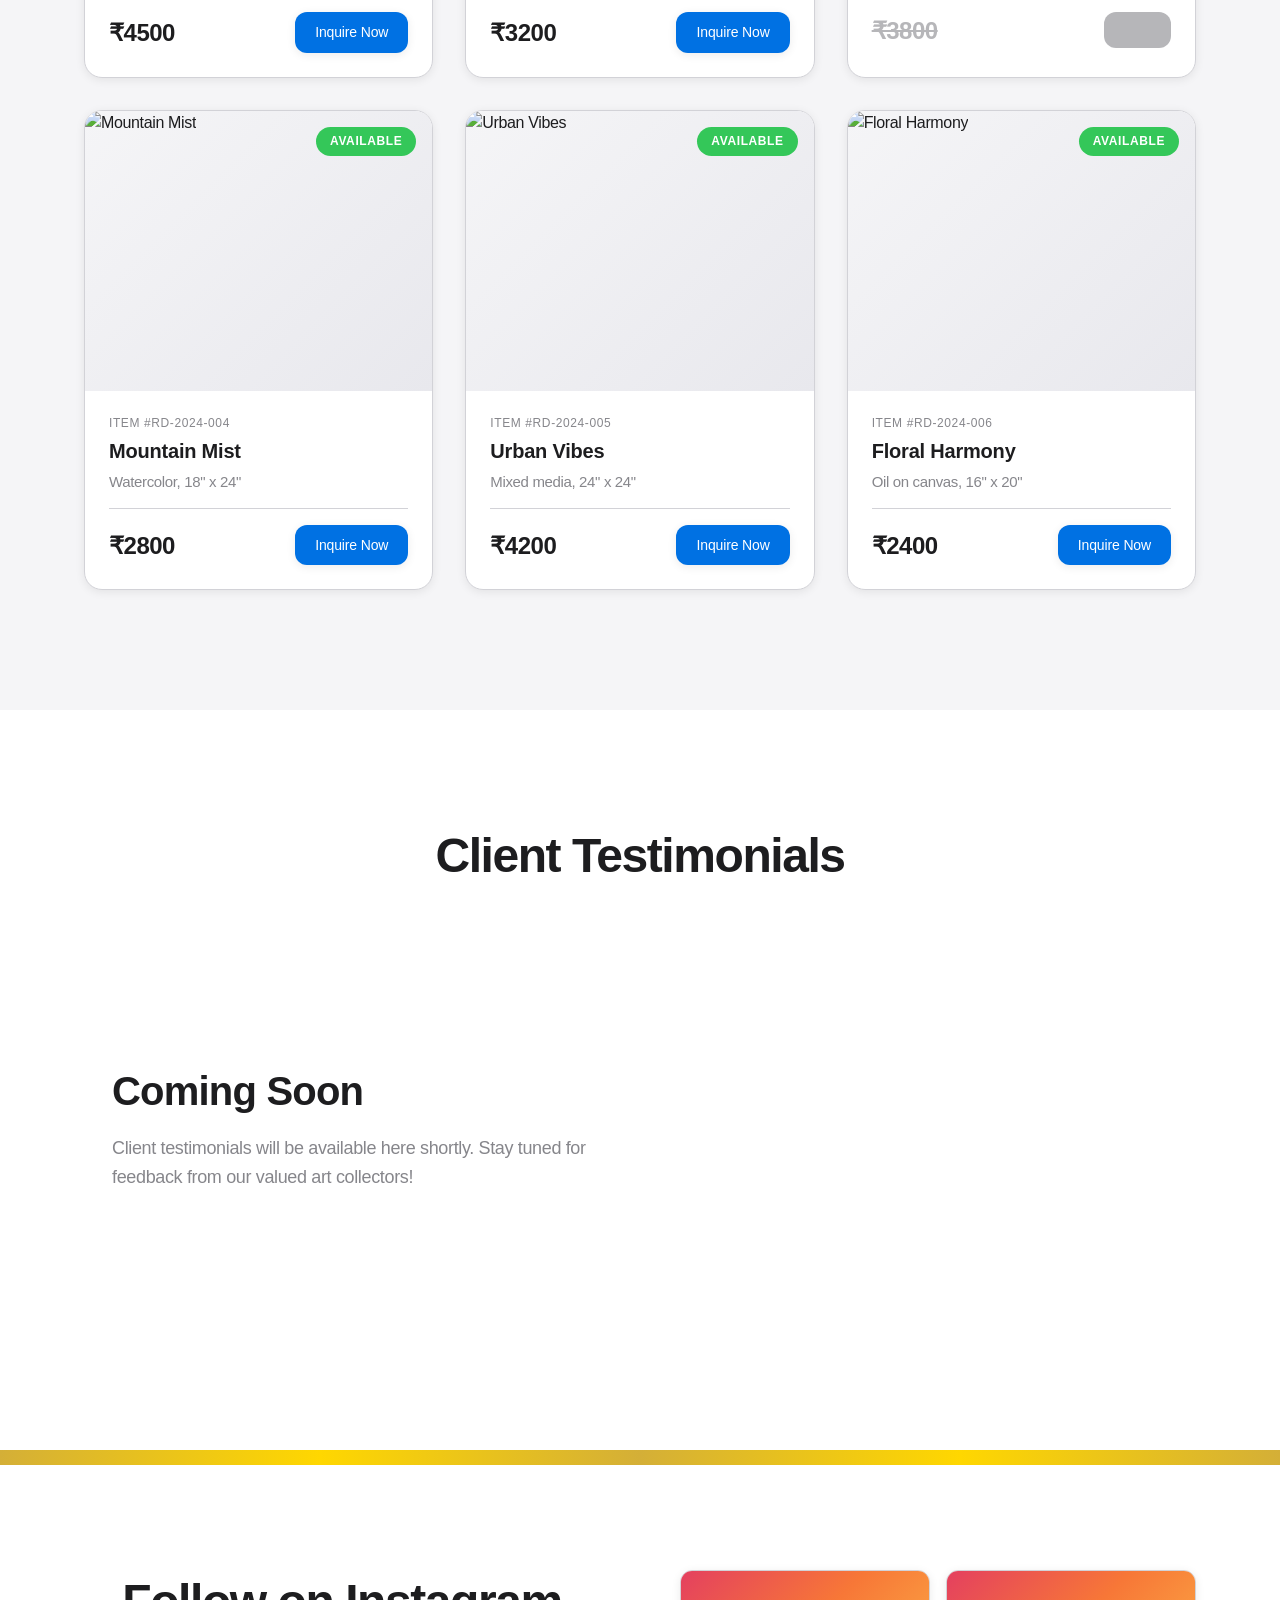
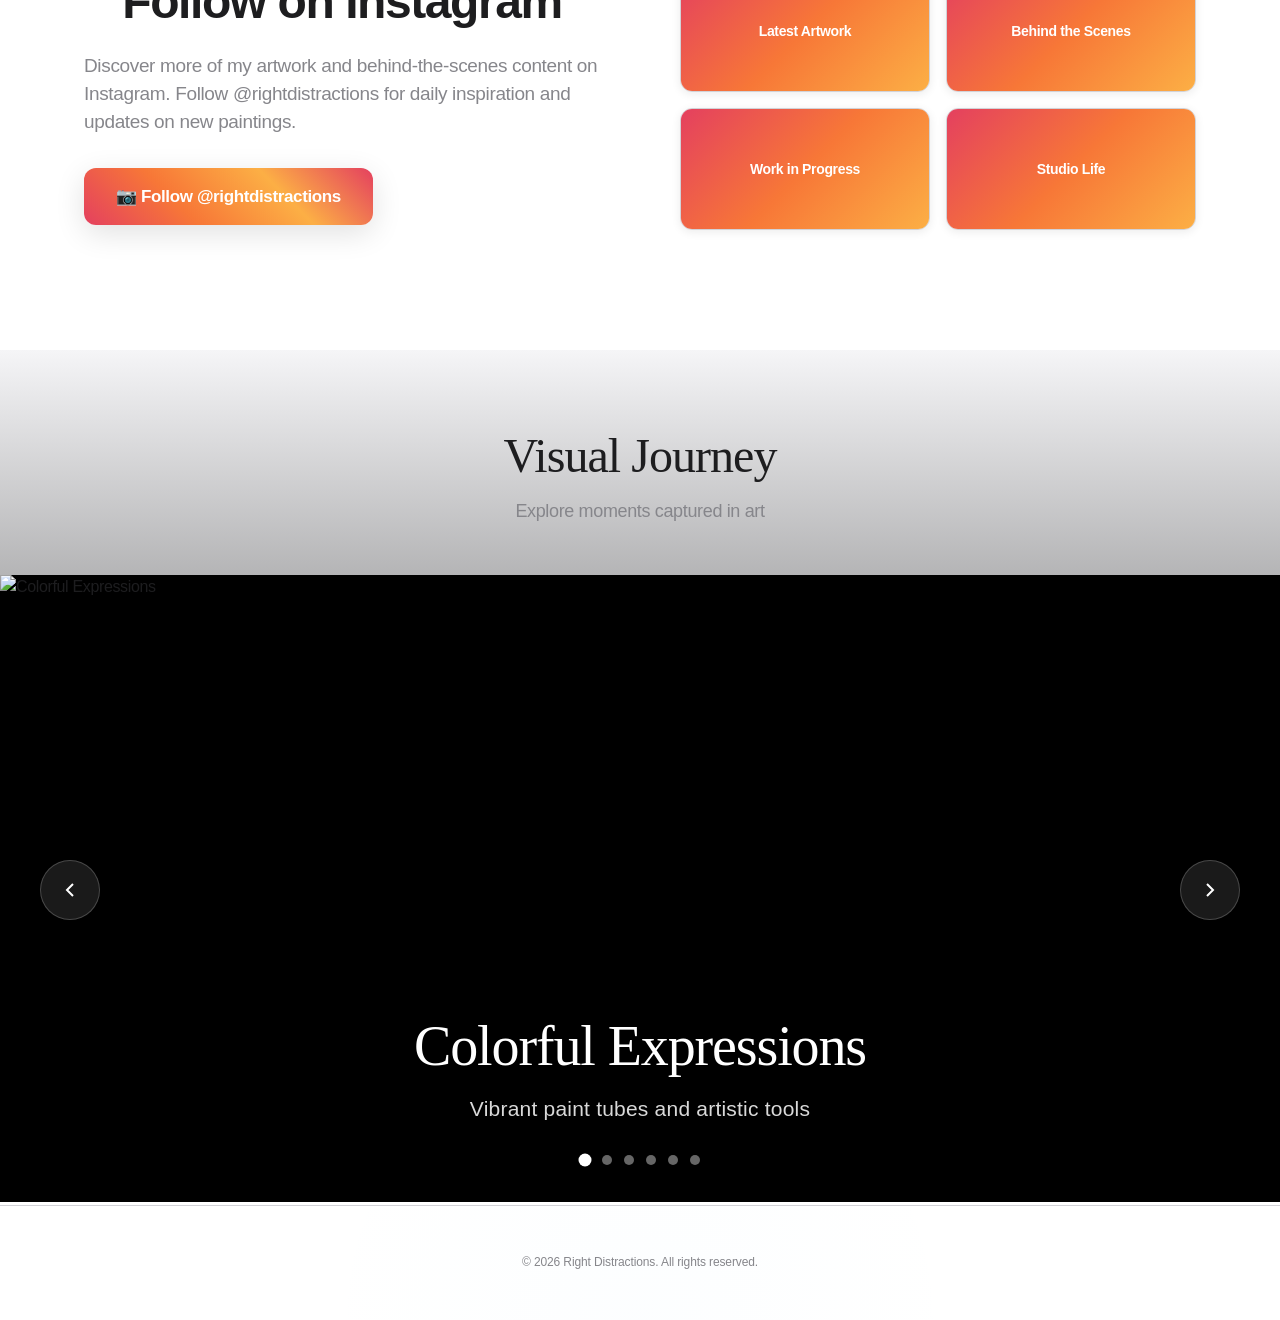
==== commit fc2c7d3a: "intro animation" ====
--- a/index.html
+++ b/index.html
@@ -95,10 +95,10 @@
         }
 
         .slide.prev-1 {
-            transform: translateX(-55vw) scale(0.65);
-            opacity: 0.4;
+            transform: translateX(-38vw) scale(0.78);
+            opacity: 0.65;
             z-index: 2;
-            filter: brightness(0.6);
+            filter: brightness(0.75);
         }
 
         .slide.active {
@@ -108,10 +108,10 @@
         }
 
         .slide.next-1 {
-            transform: translateX(55vw) scale(0.65);
-            opacity: 0.4;
+            transform: translateX(38vw) scale(0.78);
+            opacity: 0.65;
             z-index: 2;
-            filter: brightness(0.6);
+            filter: brightness(0.75);
         }
 
         .slide.next-2 {
@@ -397,11 +397,13 @@
 
             /* Mobile Coverflow - Smaller peek */
             .slide.prev-1 {
-                transform: translateX(-45vw) scale(0.55);
+                transform: translateX(-32vw) scale(0.7);
+                opacity: 0.55;
             }
 
             .slide.next-1 {
-                transform: translateX(45vw) scale(0.55);
+                transform: translateX(32vw) scale(0.7);
+                opacity: 0.55;
             }
 
             .slide.prev-2,
@@ -413,15 +415,134 @@
 
         @media (max-width: 480px) {
             .slide.prev-1 {
-                transform: translateX(-40vw) scale(0.5);
+                transform: translateX(-28vw) scale(0.65);
+                opacity: 0.5;
             }
 
             .slide.next-1 {
-                transform: translateX(40vw) scale(0.5);
+                transform: translateX(28vw) scale(0.65);
+                opacity: 0.5;
             }
 
             .work-title {
                 font-size: 20px;
+            }
+        }
+
+        /* Page Intro Animation */
+        .page-intro {
+            position: fixed;
+            inset: 0;
+            background: #0a0a0a;
+            display: flex;
+            align-items: center;
+            justify-content: center;
+            z-index: 9999;
+            transition: opacity 0.8s cubic-bezier(0.4, 0, 0.2, 1),
+                        visibility 0.8s cubic-bezier(0.4, 0, 0.2, 1);
+        }
+
+        .page-intro.done {
+            opacity: 0;
+            visibility: hidden;
+            pointer-events: none;
+        }
+
+        .intro-content {
+            text-align: center;
+            animation: introFadeIn 0.6s ease forwards;
+        }
+
+        .intro-logo {
+            margin-bottom: 24px;
+            opacity: 0;
+            transform: translateY(20px);
+            animation: introSlideUp 0.8s ease 0.2s forwards;
+            background: rgba(255,255,255,0.08);
+            padding: 16px 24px;
+            border-radius: 12px;
+            display: inline-block;
+        }
+
+        .intro-logo img {
+            height: 80px;
+            width: auto;
+            display: block;
+        }
+
+        .intro-title {
+            font-size: 48px;
+            font-weight: 300;
+            letter-spacing: 8px;
+            text-transform: uppercase;
+            color: #fff;
+            margin: 0;
+            opacity: 0;
+            transform: translateY(30px);
+            animation: introSlideUp 0.8s ease 0.4s forwards;
+        }
+
+        .intro-subtitle {
+            font-size: 14px;
+            letter-spacing: 6px;
+            text-transform: uppercase;
+            color: var(--accent, #D4AF37);
+            margin-top: 16px;
+            opacity: 0;
+            transform: translateY(20px);
+            animation: introSlideUp 0.8s ease 0.6s forwards;
+        }
+
+        .intro-line {
+            width: 60px;
+            height: 1px;
+            background: var(--accent, #D4AF37);
+            margin: 24px auto 0;
+            opacity: 0;
+            transform: scaleX(0);
+            animation: introLineGrow 0.8s ease 0.8s forwards;
+        }
+
+        @keyframes introFadeIn {
+            from { opacity: 0; }
+            to { opacity: 1; }
+        }
+
+        @keyframes introSlideUp {
+            from {
+                opacity: 0;
+                transform: translateY(30px);
+            }
+            to {
+                opacity: 1;
+                transform: translateY(0);
+            }
+        }
+
+        @keyframes introLineGrow {
+            from {
+                opacity: 0;
+                transform: scaleX(0);
+            }
+            to {
+                opacity: 1;
+                transform: scaleX(1);
+            }
+        }
+
+        @media (max-width: 768px) {
+            .intro-title {
+                font-size: 28px;
+                letter-spacing: 4px;
+            }
+
+            .intro-subtitle {
+                font-size: 12px;
+                letter-spacing: 3px;
+            }
+
+            .intro-logo img {
+                height: 60px;
             }
         }
     </style>
@@ -455,6 +576,18 @@
     </script>
 </head>
 <body>
+    <!-- Page Intro Animation -->
+    <div class="page-intro" id="pageIntro">
+        <div class="intro-content">
+            <div class="intro-logo">
+                <img src="Images/Logo.png" alt="Right Distractions">
+            </div>
+            <h1 class="intro-title">Right Distractions</h1>
+            <p class="intro-subtitle">Fine Art Paintings</p>
+            <div class="intro-line"></div>
+        </div>
+    </div>
+
     <header class="header">
         <nav class="nav">
             <div class="nav-brand">
@@ -1634,6 +1767,25 @@
     })();
     </script>
 
+    <!-- Page Intro Animation Script -->
+    <script>
+    (function() {
+        const intro = document.getElementById('pageIntro');
+        if (!intro) return;
+
+        // Fade out intro after content is ready
+        window.addEventListener('load', function() {
+            setTimeout(function() {
+                intro.classList.add('done');
+                // Remove from DOM after transition
+                setTimeout(function() {
+                    intro.remove();
+                }, 900);
+            }, 2200);
+        });
+    })();
+    </script>
+
     <!-- Back to Top Button -->
     <button id="backToTop" class="back-to-top" aria-label="Back to top">
         <svg viewBox="0 0 24 24" fill="none" stroke="currentColor" stroke-width="2.5" stroke-linecap="round" stroke-linejoin="round">
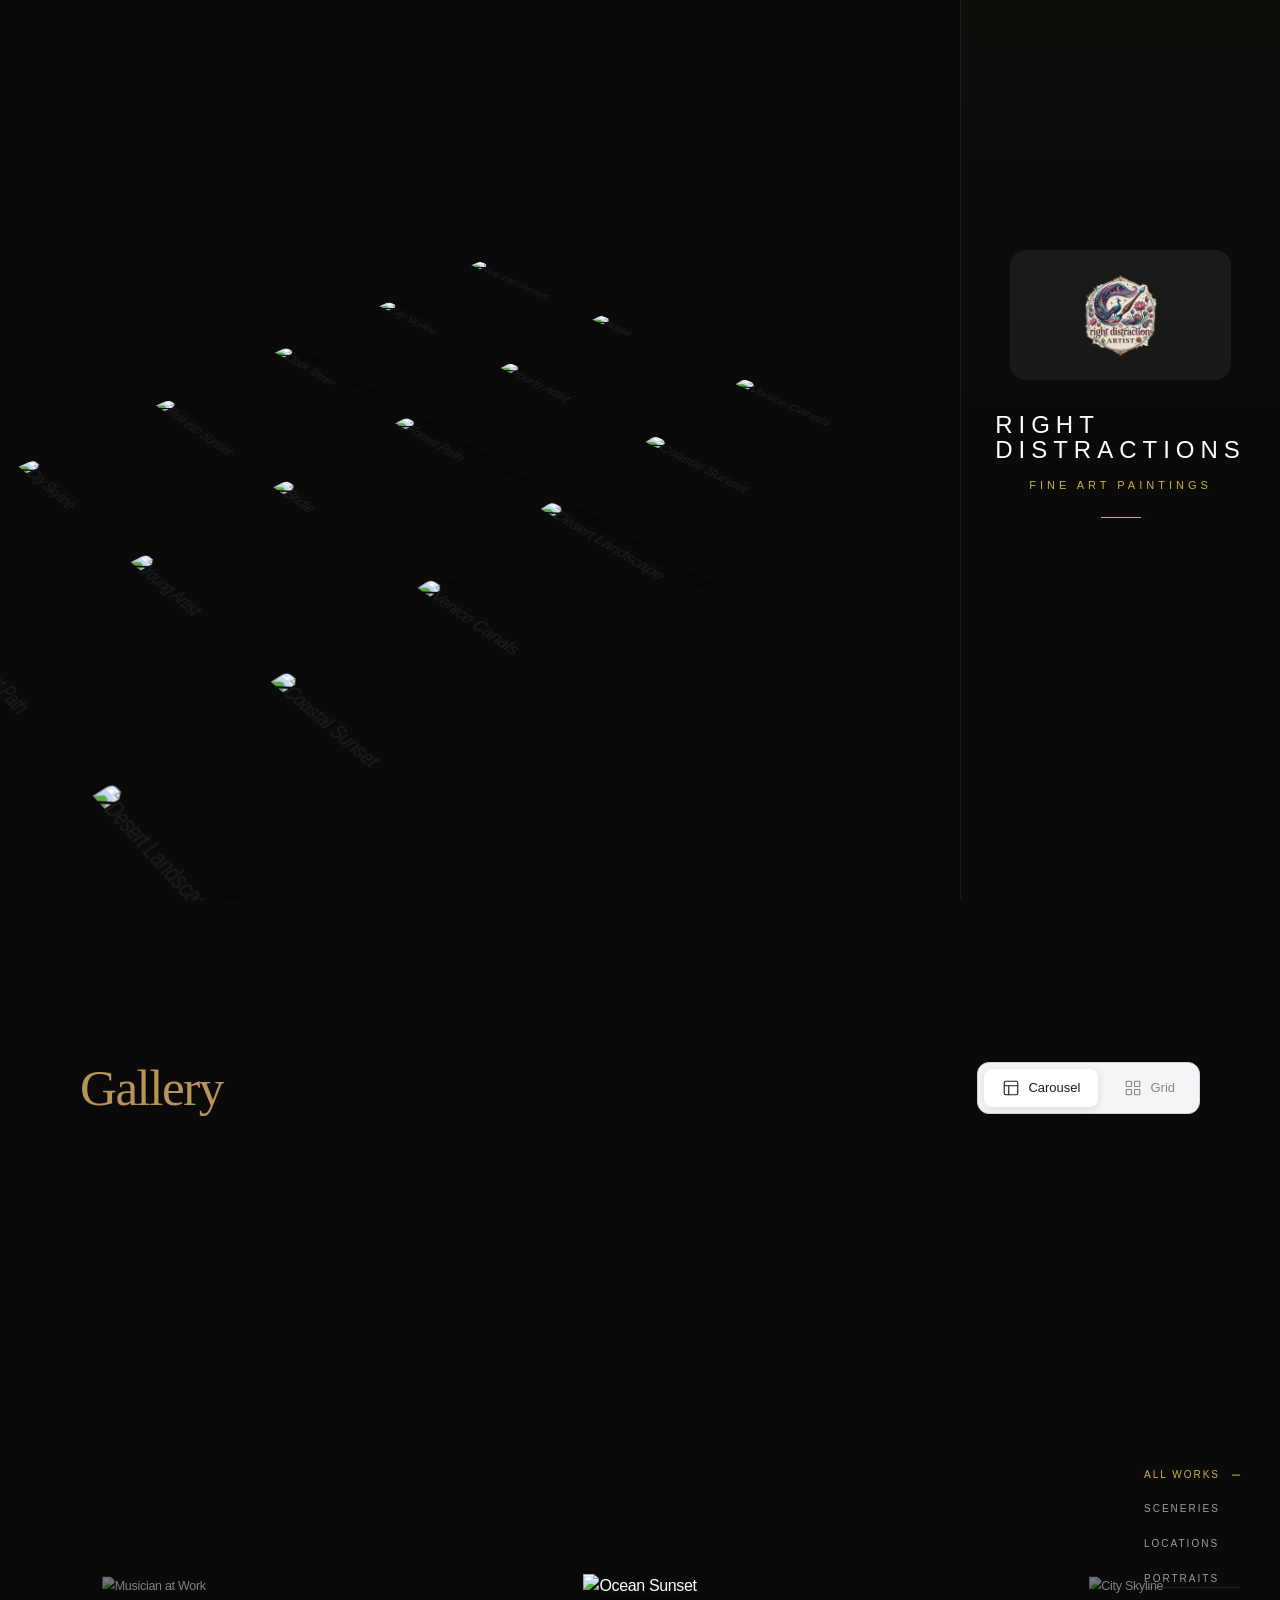
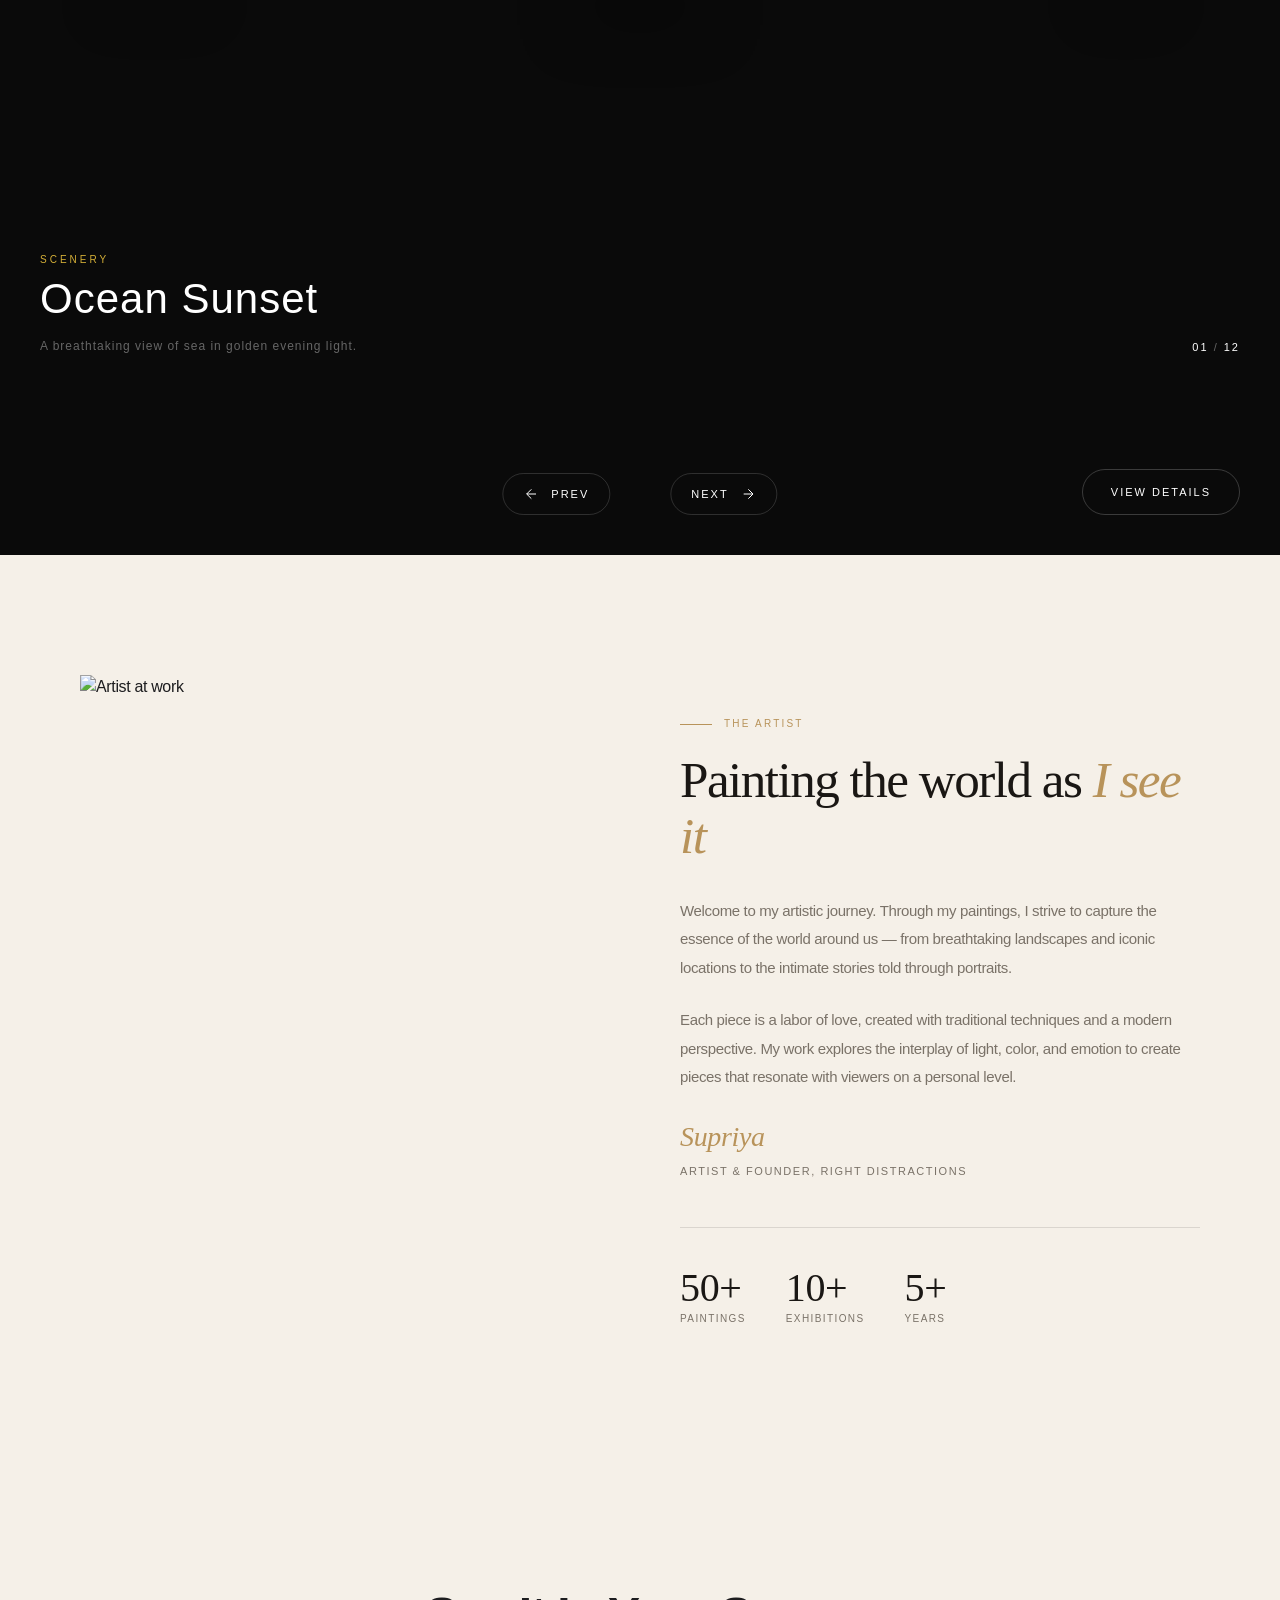
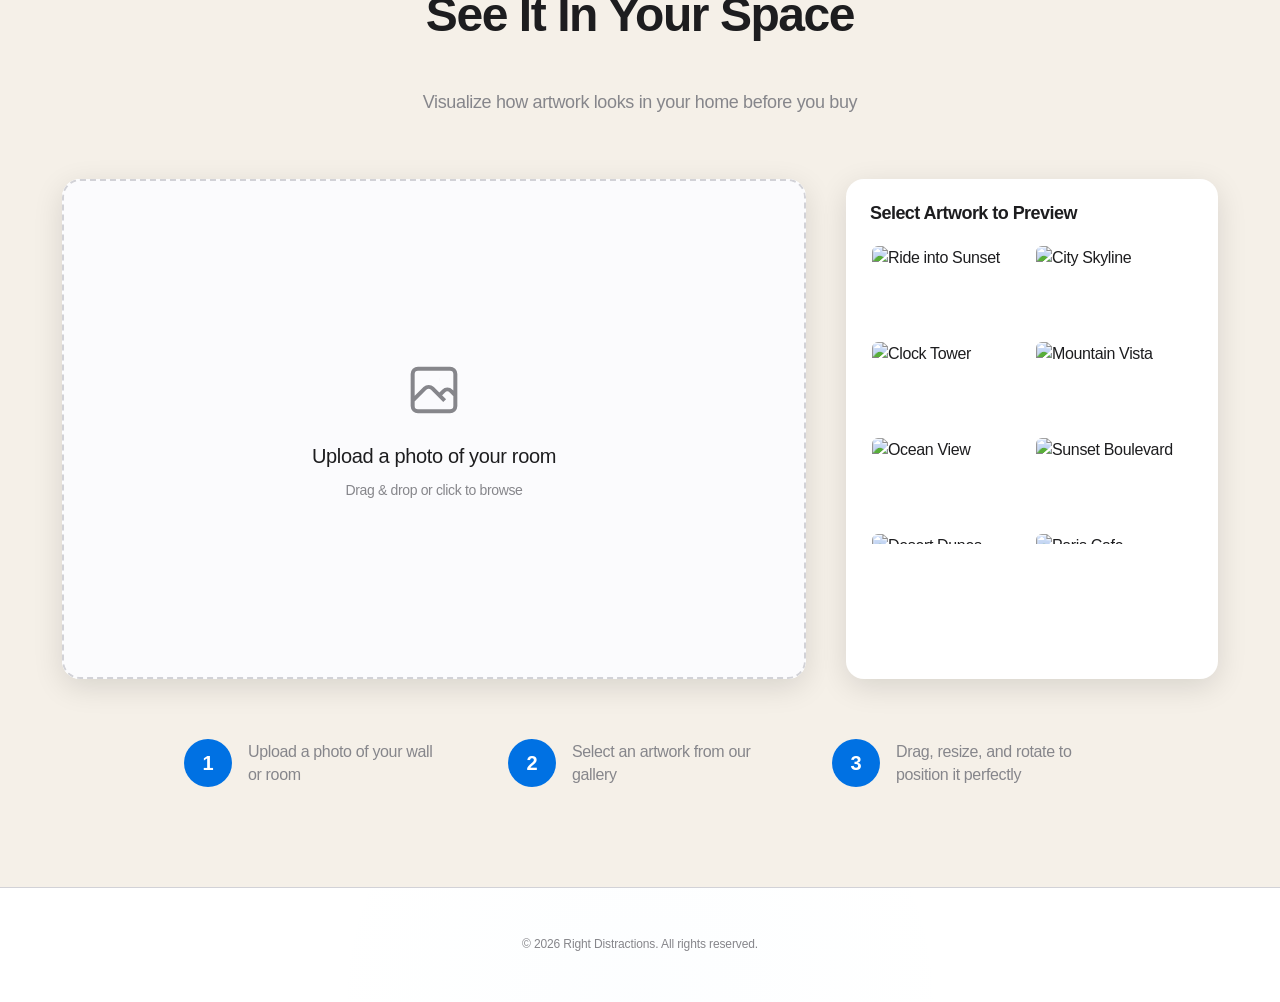
==== commit 7a409f37: "refined views" ====
--- a/index.html
+++ b/index.html
@@ -429,17 +429,16 @@
             }
         }
 
-        /* Page Intro Animation */
+        /* Page Intro Animation - 3D Marquee */
         .page-intro {
             position: fixed;
             inset: 0;
             background: #0a0a0a;
             display: flex;
-            align-items: center;
-            justify-content: center;
             z-index: 9999;
             transition: opacity 0.8s cubic-bezier(0.4, 0, 0.2, 1),
                         visibility 0.8s cubic-bezier(0.4, 0, 0.2, 1);
+            overflow: hidden;
         }
 
         .page-intro.done {
@@ -448,59 +447,176 @@
             pointer-events: none;
         }
 
-        .intro-content {
-            text-align: center;
-            animation: introFadeIn 0.6s ease forwards;
+        /* Left 75% - 3D Marquee */
+        .intro-marquee {
+            width: 75%;
+            height: 100%;
+            display: flex;
+            align-items: center;
+            justify-content: center;
+            perspective: 1200px;
+            overflow: hidden;
+            opacity: 0;
+            animation: introFadeIn 0.8s ease 0.1s forwards;
+        }
+
+        .marquee-3d-wrapper {
+            width: 600px;
+            height: 600px;
+            transform-style: preserve-3d;
+            transform: rotateX(55deg) rotateZ(45deg);
+            position: relative;
+        }
+
+        .marquee-grid {
+            display: grid;
+            grid-template-columns: repeat(3, 1fr);
+            gap: 12px;
+            transform-style: preserve-3d;
+            width: 100%;
+            height: 100%;
+        }
+
+        .marquee-column {
+            display: flex;
+            flex-direction: column;
+            gap: 12px;
+        }
+
+        .marquee-column:nth-child(1) {
+            animation: marqueeUp 10s linear infinite;
+        }
+
+        .marquee-column:nth-child(2) {
+            animation: marqueeDown 14s linear infinite;
+        }
+
+        .marquee-column:nth-child(3) {
+            animation: marqueeUp 12s linear infinite;
+        }
+
+        .marquee-img {
+            width: 100%;
+            aspect-ratio: 4/3;
+            object-fit: cover;
+            border-radius: 6px;
+            box-shadow: 0 4px 20px rgba(0,0,0,0.4);
+            flex-shrink: 0;
+        }
+
+        @keyframes marqueeUp {
+            0% { transform: translateY(0); }
+            100% { transform: translateY(-50%); }
+        }
+
+        @keyframes marqueeDown {
+            0% { transform: translateY(-50%); }
+            100% { transform: translateY(0); }
+        }
+
+        /* Right 25% - Logo & Text */
+        .intro-brand {
+            width: 25%;
+            height: 100%;
+            display: flex;
+            flex-direction: column;
+            align-items: center;
+            justify-content: center;
+            padding: 40px;
+            border-left: 1px solid rgba(255,255,255,0.06);
+            background: linear-gradient(180deg, rgba(212,175,55,0.02) 0%, transparent 50%);
         }
 
         .intro-logo {
-            margin-bottom: 24px;
+            margin-bottom: 32px;
             opacity: 0;
             transform: translateY(20px);
-            animation: introSlideUp 0.8s ease 0.2s forwards;
-            background: rgba(255,255,255,0.08);
-            padding: 16px 24px;
-            border-radius: 12px;
+            animation: introSlideUp 0.8s ease 0.4s forwards;
+            background: rgba(255,255,255,0.06);
+            padding: 20px 28px;
+            border-radius: 16px;
             display: inline-block;
         }
 
         .intro-logo img {
-            height: 80px;
+            height: 90px;
             width: auto;
             display: block;
         }
 
         .intro-title {
-            font-size: 48px;
+            font-size: 24px;
             font-weight: 300;
-            letter-spacing: 8px;
+            letter-spacing: 6px;
             text-transform: uppercase;
             color: #fff;
             margin: 0;
             opacity: 0;
             transform: translateY(30px);
-            animation: introSlideUp 0.8s ease 0.4s forwards;
+            animation: introSlideUp 0.8s ease 0.6s forwards;
         }
 
         .intro-subtitle {
-            font-size: 14px;
-            letter-spacing: 6px;
+            font-size: 11px;
+            letter-spacing: 4px;
             text-transform: uppercase;
             color: var(--accent, #D4AF37);
-            margin-top: 16px;
+            margin-top: 14px;
             opacity: 0;
             transform: translateY(20px);
-            animation: introSlideUp 0.8s ease 0.6s forwards;
+            animation: introSlideUp 0.8s ease 0.8s forwards;
         }
 
         .intro-line {
-            width: 60px;
+            width: 40px;
             height: 1px;
             background: var(--accent, #D4AF37);
             margin: 24px auto 0;
             opacity: 0;
             transform: scaleX(0);
-            animation: introLineGrow 0.8s ease 0.8s forwards;
+            animation: introLineGrow 0.8s ease 1.0s forwards;
+        }
+
+        /* Rising Glow Animation */
+        .rising-glow {
+            position: relative;
+            width: 100%;
+            height: 100px;
+            margin-top: 32px;
+            overflow: hidden;
+            opacity: 0;
+            animation: introFadeIn 0.6s ease 1.2s forwards;
+        }
+
+        .rising-particle {
+            position: absolute;
+            bottom: 0;
+            border-radius: 50%;
+            background: var(--accent, #D4AF37);
+            box-shadow: 0 0 10px var(--accent, #D4AF37), 0 0 20px var(--accent, #D4AF37);
+            animation: riseUp 3s ease-in-out infinite;
+            opacity: 0;
+        }
+
+        @keyframes riseUp {
+            0% {
+                transform: translateY(0) scale(0.5);
+                opacity: 0;
+            }
+            10% {
+                opacity: 0.8;
+            }
+            50% {
+                opacity: 1;
+                box-shadow: 0 0 15px var(--accent, #D4AF37), 0 0 30px var(--accent, #D4AF37), 0 0 45px rgba(212, 175, 55, 0.5);
+            }
+            90% {
+                opacity: 0.6;
+            }
+            100% {
+                transform: translateY(-100px) scale(1.2);
+                opacity: 0;
+            }
         }
 
         @keyframes introFadeIn {
@@ -530,17 +646,22 @@
             }
         }
 
-        @media (max-width: 768px) {
+        @media (max-width: 968px) {
+            .intro-marquee {
+                display: none;
+            }
+            .intro-brand {
+                width: 100%;
+                border-left: none;
+            }
             .intro-title {
                 font-size: 28px;
                 letter-spacing: 4px;
             }
-
             .intro-subtitle {
                 font-size: 12px;
                 letter-spacing: 3px;
             }
-
             .intro-logo img {
                 height: 60px;
             }
@@ -576,15 +697,65 @@
     </script>
 </head>
 <body>
-    <!-- Page Intro Animation -->
+    <!-- Page Intro Animation - 3D Marquee + Brand -->
     <div class="page-intro" id="pageIntro">
-        <div class="intro-content">
+        <!-- Left 75%: 3D Marquee -->
+        <div class="intro-marquee">
+            <div class="marquee-3d-wrapper">
+                <div class="marquee-grid">
+                    <div class="marquee-column">
+                        <img class="marquee-img" src="https://raw.githubusercontent.com/sivadevireddy89-afk/rightdistractions.github.io/main/Images/WhatsApp%20Image%202026-03-24%20at%2011.22.43.jpeg" alt="Ride into Sunset">
+                        <img class="marquee-img" src="https://raw.githubusercontent.com/sivadevireddy89-afk/rightdistractions.github.io/main/Images/WhatsApp%20Image%202026-03-24%20at%2011.22.43%20(1).jpeg" alt="City Skyline">
+                        <img class="marquee-img" src="https://raw.githubusercontent.com/sivadevireddy89-afk/rightdistractions.github.io/main/Images/WhatsApp%20Image%202026-03-24%20at%2011.22.43%20(2).jpeg" alt="Clock Tower">
+                        <img class="marquee-img" src="https://raw.githubusercontent.com/sivadevireddy89-afk/rightdistractions.github.io/main/Images/WhatsApp%20Image%202026-03-24%20at%2011.22.43.jpeg" alt="Ride into Sunset">
+                        <img class="marquee-img" src="https://raw.githubusercontent.com/sivadevireddy89-afk/rightdistractions.github.io/main/Images/WhatsApp%20Image%202026-03-24%20at%2011.22.43%20(1).jpeg" alt="City Skyline">
+                        <img class="marquee-img" src="https://raw.githubusercontent.com/sivadevireddy89-afk/rightdistractions.github.io/main/Images/WhatsApp%20Image%202026-03-24%20at%2011.22.43%20(2).jpeg" alt="Clock Tower">
+                    </div>
+                    <div class="marquee-column">
+                        <img class="marquee-img" src="https://raw.githubusercontent.com/sivadevireddy89-afk/rightdistractions.github.io/main/Images/WhatsApp%20Image%202026-03-24%20at%2011.22.43%20(3).jpeg" alt="Bridie">
+                        <img class="marquee-img" src="https://raw.githubusercontent.com/sivadevireddy89-afk/rightdistractions.github.io/main/Images/WhatsApp%20Image%202026-03-24%20at%2011.22.43%20(4).jpeg" alt="Young Artist">
+                        <img class="marquee-img" src="https://raw.githubusercontent.com/sivadevireddy89-afk/rightdistractions.github.io/main/Images/WhatsApp%20Image%202026-03-24%20at%2011.22.43%20(5).jpeg" alt="Forest Path">
+                        <img class="marquee-img" src="https://raw.githubusercontent.com/sivadevireddy89-afk/rightdistractions.github.io/main/Images/WhatsApp%20Image%202026-03-24%20at%2011.22.43%20(3).jpeg" alt="Bridie">
+                        <img class="marquee-img" src="https://raw.githubusercontent.com/sivadevireddy89-afk/rightdistractions.github.io/main/Images/WhatsApp%20Image%202026-03-24%20at%2011.22.43%20(4).jpeg" alt="Young Artist">
+                        <img class="marquee-img" src="https://raw.githubusercontent.com/sivadevireddy89-afk/rightdistractions.github.io/main/Images/WhatsApp%20Image%202026-03-24%20at%2011.22.43%20(5).jpeg" alt="Forest Path">
+                    </div>
+                    <div class="marquee-column">
+                        <img class="marquee-img" src="https://raw.githubusercontent.com/sivadevireddy89-afk/rightdistractions.github.io/main/Images/WhatsApp%20Image%202026-03-24%20at%2011.22.44%20(1).jpeg" alt="Venice Canals">
+                        <img class="marquee-img" src="https://images.unsplash.com/photo-1507525428034-b723cf961d3e?w=400&h=300&fit=crop" alt="Coastal Sunset">
+                        <img class="marquee-img" src="https://images.unsplash.com/photo-1509316785289-025f5b846b35?w=400&h=300&fit=crop" alt="Desert Landscape">
+                        <img class="marquee-img" src="https://raw.githubusercontent.com/sivadevireddy89-afk/rightdistractions.github.io/main/Images/WhatsApp%20Image%202026-03-24%20at%2011.22.44%20(1).jpeg" alt="Venice Canals">
+                        <img class="marquee-img" src="https://images.unsplash.com/photo-1507525428034-b723cf961d3e?w=400&h=300&fit=crop" alt="Coastal Sunset">
+                        <img class="marquee-img" src="https://images.unsplash.com/photo-1509316785289-025f5b846b35?w=400&h=300&fit=crop" alt="Desert Landscape">
+                    </div>
+                </div>
+            </div>
+        </div>
+
+        <!-- Right 25%: Logo & Brand -->
+        <div class="intro-brand">
             <div class="intro-logo">
                 <img src="Images/Logo.png" alt="Right Distractions">
             </div>
-            <h1 class="intro-title">Right Distractions</h1>
+            <h1 class="intro-title">Right<br>Distractions</h1>
             <p class="intro-subtitle">Fine Art Paintings</p>
             <div class="intro-line"></div>
+
+            <!-- Rising Glow Animation -->
+            <div class="rising-glow">
+                <div class="rising-particle" style="left:5%;width:6px;height:6px;animation-delay:0s;animation-duration:3.2s"></div>
+                <div class="rising-particle" style="left:12%;width:4px;height:4px;animation-delay:0.4s;animation-duration:2.8s"></div>
+                <div class="rising-particle" style="left:20%;width:8px;height:8px;animation-delay:0.8s;animation-duration:3.5s"></div>
+                <div class="rising-particle" style="left:28%;width:5px;height:5px;animation-delay:1.2s;animation-duration:3s"></div>
+                <div class="rising-particle" style="left:35%;width:7px;height:7px;animation-delay:0.2s;animation-duration:3.8s"></div>
+                <div class="rising-particle" style="left:42%;width:4px;height:4px;animation-delay:0.6s;animation-duration:2.9s"></div>
+                <div class="rising-particle" style="left:50%;width:6px;height:6px;animation-delay:1.0s;animation-duration:3.3s"></div>
+                <div class="rising-particle" style="left:58%;width:5px;height:5px;animation-delay:1.4s;animation-duration:3.1s"></div>
+                <div class="rising-particle" style="left:65%;width:8px;height:8px;animation-delay:0.3s;animation-duration:3.6s"></div>
+                <div class="rising-particle" style="left:72%;width:4px;height:4px;animation-delay:0.7s;animation-duration:2.7s"></div>
+                <div class="rising-particle" style="left:80%;width:6px;height:6px;animation-delay:1.1s;animation-duration:3.4s"></div>
+                <div class="rising-particle" style="left:88%;width:5px;height:5px;animation-delay:0.5s;animation-duration:3s"></div>
+                <div class="rising-particle" style="left:95%;width:7px;height:7px;animation-delay:0.9s;animation-duration:3.7s"></div>
+            </div>
         </div>
     </div>
 
@@ -597,24 +768,12 @@
                 </a>
             </div>
             <ul class="nav-menu">
-                <li><a href="#home" class="nav-link" data-i18n="nav.home">Home</a></li>
-                <li><a href="#gallery" class="nav-link" data-i18n="nav.gallery">Gallery</a></li>
-                <li><a href="#about" class="nav-link" data-i18n="nav.about">About</a></li>
-                <li><a href="#for-sale" class="nav-link" data-i18n="nav.forsale">For Sale</a></li>
-                <li><a href="#testimonials" class="nav-link" data-i18n="nav.testimonials">Testimonials</a></li>
-                <li><a href="#contact" class="nav-link" data-i18n="nav.contact">Contact</a></li>
+                <li><a href="#home" class="nav-link">Home</a></li>
+                <li><a href="#gallery" class="nav-link">Gallery</a></li>
+                <li><a href="#about" class="nav-link">About</a></li>
+                <li><a href="#virtual-room" class="nav-link">Virtual Room</a></li>
                 <li><a href="equipment.html" class="nav-link">Equipment</a></li>
-                <li><a href="gallery-carousel.html" class="nav-link">Works</a></li>
             </ul>
-            <div class="language-switcher">
-                <select id="languageSelect" aria-label="Select language">
-                    <option value="en">English</option>
-                    <option value="es">Español</option>
-                    <option value="fr">Français</option>
-                    <option value="de">Deutsch</option>
-                    <option value="kn">ಕನ್ನಡ</option>
-                </select>
-            </div>
             <div class="hamburger">
                 <span></span>
                 <span></span>
@@ -624,352 +783,254 @@
     </header>
 
     <main>
-        <!-- Gallery Carousel Section -->
-        <section class="gallery-section" id="home">
-            <!-- Category Navigation -->
-            <nav class="category-nav">
-                <a href="#" class="category-link active" data-category="all">All Works</a>
-                <a href="#" class="category-link" data-category="scenery">Sceneries</a>
-                <a href="#" class="category-link" data-category="location">Locations</a>
-                <a href="#" class="category-link" data-category="portrait">Portraits</a>
-            </nav>
-
-            <!-- Main Carousel -->
-            <main class="carousel">
-                <div class="slides" id="slides">
-                    <!-- Slides populated by JavaScript -->
+        <!-- Elegant Hero Section -->
+        <section id="home">
+            <div class="hero-left">
+                <div class="hero-eyebrow">Fine Art Paintings</div>
+                <h1 class="hero-title">
+                    Where light<br>meets <em>canvas</em>
+                </h1>
+                <p class="hero-desc">
+                    Original paintings that capture the soul of landscapes, places, and people. Each work is handcrafted with traditional techniques and a modern eye for emotion and light.
+                </p>
+                <div class="hero-actions">
+                    <a href="#gallery" class="btn-primary">Explore Gallery</a>
+                    <a href="#about" class="btn-ghost">About the Artist →</a>
                 </div>
-
-                <!-- Work Info Overlay -->
-                <div class="work-info" id="workInfo">
-                    <div class="work-details">
-                        <span class="work-type" id="workType">scenery</span>
-                        <h2 class="work-title" id="workTitle">Ride into Sunset</h2>
-                        <span class="work-meta" id="workMeta">A breathtaking view of sea in golden evening light.</span>
+                <div class="hero-stats">
+                    <div>
+                        <div class="stat-num">50+</div>
+                        <div class="stat-label">Paintings</div>
                     </div>
-                    <div class="work-nav">
-                        <span class="work-counter"><span id="currentNum">01</span> / <span id="totalNum">12</span></span>
+                    <div>
+                        <div class="stat-num">10+</div>
+                        <div class="stat-label">Exhibitions</div>
+                    </div>
+                    <div>
+                        <div class="stat-num">5+</div>
+                        <div class="stat-label">Years</div>
                     </div>
                 </div>
-            </main>
-
-            <!-- Navigation Controls -->
-            <div class="nav-controls">
-                <button class="nav-btn" id="prevBtn" aria-label="Previous">
-                    <svg viewBox="0 0 24 24" fill="none" stroke="currentColor" stroke-width="1.5">
-                        <path d="M19 12H5M5 12l7-7M5 12l7 7"/>
-                    </svg>
-                    <span>Prev</span>
-                </button>
-                <button class="nav-btn" id="nextBtn" aria-label="Next">
-                    <span>Next</span>
-                    <svg viewBox="0 0 24 24" fill="none" stroke="currentColor" stroke-width="1.5">
-                        <path d="M5 12h14M19 12l-7-7M19 12l-7 7"/>
-                    </svg>
-                </button>
             </div>
-
-            <!-- View Project Button -->
-            <a href="#" class="view-project" id="viewProject">View Details</a>
-        </section>
-
-        <!-- Progress Line -->
-        <div class="progress-line" id="progressLine"></div>
-
-        <!-- Keyboard Hint -->
-        <div class="keyboard-hint">Use <strong>←</strong> <strong>→</strong> to navigate</div>
-
-        <section id="gallery" class="gallery-section" style="background: #fff; color: #0a0a0a;">
-            <div class="container">
-                <h2 class="section-title" data-i18n="gallery.title">Gallery</h2>
-                <div class="filter-buttons">
-                    <button class="filter-btn active" data-filter="all" data-i18n="gallery.filterAll">All Works</button>
-                    <button class="filter-btn" data-filter="scenery" data-i18n="gallery.filterScenery">Sceneries</button>
-                    <button class="filter-btn" data-filter="location" data-i18n="gallery.filterLocation">Locations</button>
-                    <button class="filter-btn" data-filter="portrait" data-i18n="gallery.filterPortrait">Portraits</button>
-                </div>
-                <div class="gallery-grid">
-                    <!-- Gallery items will be dynamically generated -->
+            <div class="hero-right">
+                <img class="hero-img" src="https://images.unsplash.com/photo-1579783902614-a3fb3927b6a5?w=1000&fit=crop" alt="Featured painting — Golden Sunset" />
+                <div class="hero-img-caption">
+                    <p>Featured Work</p>
+                    <strong>Ride into Sunset</strong>
                 </div>
             </div>
         </section>
 
-        <section id="about" class="about-section">
-            <div class="about-content">
-                <div class="about-text">
-                    <h2 class="section-title">About the Artist</h2>
-                    <p>Welcome to my artistic journey. Through my paintings, I strive to capture the essence of the world around us - from breathtaking landscapes and iconic locations to the intimate stories told through portraits.</p>
-                    <p>Each piece is a labor of love, created with traditional techniques and a modern perspective. My work explores the interplay of light, color, and emotion to create pieces that resonate with viewers on a personal level.</p>
-                    <div class="artist-stats">
-                        <div class="stat">
-                            <span class="stat-number">50+</span>
-                            <span class="stat-label">Paintings</span>
+        <!-- Gallery Section with View Toggle -->
+        <section id="gallery" class="gallery-section">
+            <div class="gallery-header">
+                <h2 class="section-title">Gallery</h2>
+                
+                <!-- View Toggle Buttons -->
+                <div class="view-toggle">
+                    <button class="view-btn active" data-view="carousel" aria-label="Carousel view">
+                        <svg viewBox="0 0 24 24" fill="none" stroke="currentColor" stroke-width="1.5">
+                            <rect x="3" y="3" width="18" height="18" rx="2"/>
+                            <path d="M3 9h18M9 21V9"/>
+                        </svg>
+                        <span>Carousel</span>
+                    </button>
+                    <button class="view-btn" data-view="grid" aria-label="Grid view">
+                        <svg viewBox="0 0 24 24" fill="none" stroke="currentColor" stroke-width="1.5">
+                            <rect x="3" y="3" width="7" height="7" rx="1"/>
+                            <rect x="14" y="3" width="7" height="7" rx="1"/>
+                            <rect x="3" y="14" width="7" height="7" rx="1"/>
+                            <rect x="14" y="14" width="7" height="7" rx="1"/>
+                        </svg>
+                        <span>Grid</span>
+                    </button>
+                </div>
+            </div>
+
+            <!-- Carousel View -->
+            <div class="carousel-view active" id="carouselView">
+                <!-- Category Navigation for Carousel -->
+                <nav class="category-nav">
+                    <a href="#" class="category-link active" data-category="all">All Works</a>
+                    <a href="#" class="category-link" data-category="scenery">Sceneries</a>
+                    <a href="#" class="category-link" data-category="location">Locations</a>
+                    <a href="#" class="category-link" data-category="portrait">Portraits</a>
+                </nav>
+
+                <main class="carousel">
+                    <div class="slides" id="slides">
+                        <!-- Slides populated by JavaScript -->
+                    </div>
+
+                    <!-- Work Info Overlay -->
+                    <div class="work-info" id="workInfo">
+                        <div class="work-details">
+                            <span class="work-type" id="workType">scenery</span>
+                            <h2 class="work-title" id="workTitle">Ride into Sunset</h2>
+                            <span class="work-meta" id="workMeta">A breathtaking view of sea in golden evening light.</span>
                         </div>
-                        <div class="stat">
-                            <span class="stat-number">10+</span>
-                            <span class="stat-label">Exhibitions</span>
-                        </div>
-                        <div class="stat">
-                            <span class="stat-number">5+</span>
-                            <span class="stat-label">Years Experience</span>
+                        <div class="work-nav">
+                            <span class="work-counter"><span id="currentNum">01</span> / <span id="totalNum">12</span></span>
                         </div>
                     </div>
+                </main>
+
+                <!-- Navigation Controls -->
+                <div class="nav-controls">
+                    <button class="nav-btn" id="prevBtn" aria-label="Previous">
+                        <svg viewBox="0 0 24 24" fill="none" stroke="currentColor" stroke-width="1.5">
+                            <path d="M19 12H5M5 12l7-7M5 12l7 7"/>
+                        </svg>
+                        <span>Prev</span>
+                    </button>
+                    <button class="nav-btn" id="nextBtn" aria-label="Next">
+                        <span>Next</span>
+                        <svg viewBox="0 0 24 24" fill="none" stroke="currentColor" stroke-width="1.5">
+                            <path d="M5 12h14M19 12l-7-7M19 12l-7 7"/>
+                        </svg>
+                    </button>
                 </div>
-                <div class="about-image">
-                   <iframe src="https://lottie.host/embed/7b838483-d975-4e73-9302-a7356e19cbc4/KSZSr32Bhe.lottie" width="100%" height="100%" frameborder="0" allowfullscreen></iframe>
+
+                <!-- View Project Button -->
+                <a href="#" class="view-project" id="viewProject">View Details</a>
+                
+                <!-- Progress Line -->
+                <div class="progress-line" id="progressLine"></div>
+                
+                <!-- Keyboard Hint -->
+                <div class="keyboard-hint">Use <strong>←</strong> <strong>→</strong> to navigate</div>
+            </div>
+
+            <!-- Grid View -->
+            <div class="grid-view" id="gridView">
+                <!-- Category Filter for Grid - At top of images -->
+                <nav class="grid-filter-nav">
+                    <a href="#" class="grid-filter-link active" data-category="all">All Works</a>
+                    <a href="#" class="grid-filter-link" data-category="scenery">Sceneries</a>
+                    <a href="#" class="grid-filter-link" data-category="location">Locations</a>
+                    <a href="#" class="grid-filter-link" data-category="portrait">Portraits</a>
+                </nav>
+
+                <div class="gallery-grid" id="gridGallery">
+                    <!-- Gallery items will be dynamically generated -->
+                </div>
+                
+                <!-- Pagination -->
+                <div class="pagination" id="pagination">
+                    <button class="page-btn" id="prevPage">← Previous</button>
+                    <button class="page-btn" id="nextPage">Next →</button>
                 </div>
             </div>
         </section>
 
-        <!-- For Sale Ready - E-commerce Section -->
-        <section id="for-sale" class="for-sale-section">
-            <div class="container">
-                <div class="section-header">
-                    <h2 class="section-title" data-i18n="forsale.title">For Sale Ready</h2>
-                    <p class="section-subtitle" data-i18n="forsale.subtitle">Original artwork available for purchase</p>
-                </div>
-                
-                <div class="artwork-grid">
-                    <!-- Artwork Item 1 -->
-                    <div class="artwork-card">
-                        <div class="artwork-image">
-                            <img src="https://images.unsplash.com/photo-1579783902614-a3fb3927b6a5?w=600&h=600&fit=crop" alt="Golden Sunset">
-                            <span class="artwork-status available" data-i18n="forsale.available">Available</span>
-                        </div>
-                        <div class="artwork-info">
-                            <span class="artwork-id">Item #RD-2024-001</span>
-                            <h3 class="artwork-title">Golden Sunset</h3>
-                            <p class="artwork-description">Oil on canvas, 24" x 36"</p>
-                            <div class="artwork-price-row">
-                                <span class="artwork-price">₹4500</span>
-                                <a href="https://wa.me/917411990920?text=Hi!%20I'm%20interested%20in%20purchasing%20'Golden%20Sunset'.%20Can%20we%20discuss%20further?" target="_blank" class="buy-btn" data-i18n="forsale.inquire">Inquire Now</a>
-                            </div>
-                        </div>
+        <section id="about" class="about-section">
+            <div class="about-image-wrap">
+                <img class="about-img" src="https://images.unsplash.com/photo-1513364776144-60967b0f800f?w=800&fit=crop" alt="Artist at work" />
+                <div class="about-img-accent"></div>
+            </div>
+            <div class="about-content">
+                <div class="section-tag">The Artist</div>
+                <h2 class="section-heading">Painting the world as <em>I see it</em></h2>
+                <p class="about-body">
+                    Welcome to my artistic journey. Through my paintings, I strive to capture the essence of the world around us — from breathtaking landscapes and iconic locations to the intimate stories told through portraits.
+                </p>
+                <p class="about-body">
+                    Each piece is a labor of love, created with traditional techniques and a modern perspective. My work explores the interplay of light, color, and emotion to create pieces that resonate with viewers on a personal level.
+                </p>
+                <div class="about-sig">Supriya</div>
+                <div class="about-sig-role">Artist & Founder, Right Distractions</div>
+                <div class="about-stats">
+                    <div>
+                        <div class="stat-num">50+</div>
+                        <div class="stat-label">Paintings</div>
                     </div>
-
-                    <!-- Artwork Item 2 -->
-                    <div class="artwork-card">
-                        <div class="artwork-image">
-                            <img src="https://images.unsplash.com/photo-1541963463532-d68292c34b19?w=600&h=600&fit=crop" alt="Abstract Dreams">
-                            <span class="artwork-status available" data-i18n="forsale.available">Available</span>
-                        </div>
-                        <div class="artwork-info">
-                            <span class="artwork-id">Item #RD-2024-002</span>
-                            <h3 class="artwork-title">Abstract Dreams</h3>
-                            <p class="artwork-description">Acrylic on canvas, 20" x 20"</p>
-                            <div class="artwork-price-row">
-                                <span class="artwork-price">₹3200</span>
-                                <a href="https://wa.me/917411990920?text=Hi!%20I'm%20interested%20in%20purchasing%20'Abstract%20Dreams'.%20Can%20we%20discuss%20further?" target="_blank" class="buy-btn" data-i18n="forsale.inquire">Inquire Now</a>
-                            </div>
-                        </div>
+                    <div>
+                        <div class="stat-num">10+</div>
+                        <div class="stat-label">Exhibitions</div>
                     </div>
-
-                    <!-- Artwork Item 3 -->
-                    <div class="artwork-card">
-                        <div class="artwork-image">
-                            <img src="https://images.unsplash.com/photo-1549490349-8643362247b5?w=600&h=600&fit=crop" alt="Ocean Serenity">
-                            <span class="artwork-status sold" data-i18n="forsale.sold">Sold</span>
-                        </div>
-                        <div class="artwork-info">
-                            <span class="artwork-id">Item #RD-2024-003</span>
-                            <h3 class="artwork-title">Ocean Serenity</h3>
-                            <p class="artwork-description">Oil on canvas, 30" x 40"</p>
-                            <div class="artwork-price-row">
-                                <span class="artwork-price sold-price">₹3800</span>
-                                <button class="buy-btn" disabled data-i18n="forsale.sold">Sold</button>
-                            </div>
-                        </div>
-                    </div>
-
-                    <!-- Artwork Item 4 -->
-                    <div class="artwork-card">
-                        <div class="artwork-image">
-                            <img src="https://images.unsplash.com/photo-1547891654-e66ed7ebb968?w=600&h=600&fit=crop" alt="Mountain Mist">
-                            <span class="artwork-status available" data-i18n="forsale.available">Available</span>
-                        </div>
-                        <div class="artwork-info">
-                            <span class="artwork-id">Item #RD-2024-004</span>
-                            <h3 class="artwork-title">Mountain Mist</h3>
-                            <p class="artwork-description">Watercolor, 18" x 24"</p>
-                            <div class="artwork-price-row">
-                                <span class="artwork-price">₹2800</span>
-                                <a href="https://wa.me/917411990920?text=Hi!%20I'm%20interested%20in%20purchasing%20'Mountain%20Mist'.%20Can%20we%20discuss%20further?" target="_blank" class="buy-btn" data-i18n="forsale.inquire">Inquire Now</a>
-                            </div>
-                        </div>
-                    </div>
-
-                    <!-- Artwork Item 5 -->
-                    <div class="artwork-card">
-                        <div class="artwork-image">
-                            <img src="https://images.unsplash.com/photo-1557672172-298e090bd0f1?w=600&h=600&fit=crop" alt="Urban Vibes">
-                            <span class="artwork-status available" data-i18n="forsale.available">Available</span>
-                        </div>
-                        <div class="artwork-info">
-                            <span class="artwork-id">Item #RD-2024-005</span>
-                            <h3 class="artwork-title">Urban Vibes</h3>
-                            <p class="artwork-description">Mixed media, 24" x 24"</p>
-                            <div class="artwork-price-row">
-                                <span class="artwork-price">₹4200</span>
-                                <a href="https://wa.me/917411990920?text=Hi!%20I'm%20interested%20in%20purchasing%20'Urban%20Vibes'.%20Can%20we%20discuss%20further?" target="_blank" class="buy-btn" data-i18n="forsale.inquire">Inquire Now</a>
-                            </div>
-                        </div>
-                    </div>
-
-                    <!-- Artwork Item 6 -->
-                    <div class="artwork-card">
-                        <div class="artwork-image">
-                            <img src="https://images.unsplash.com/photo-1505909182942-e2f09aee3e89?w=600&h=600&fit=crop" alt="Floral Harmony">
-                            <span class="artwork-status available" data-i18n="forsale.available">Available</span>
-                        </div>
-                        <div class="artwork-info">
-                            <span class="artwork-id">Item #RD-2024-006</span>
-                            <h3 class="artwork-title">Floral Harmony</h3>
-                            <p class="artwork-description">Oil on canvas, 16" x 20"</p>
-                            <div class="artwork-price-row">
-                                <span class="artwork-price">₹2400</span>
-                                <a href="https://wa.me/917411990920?text=Hi!%20I'm%20interested%20in%20purchasing%20'Floral%20Harmony'.%20Can%20we%20discuss%20further?" target="_blank" class="buy-btn" data-i18n="forsale.inquire">Inquire Now</a>
-                            </div>
-                        </div>
+                    <div>
+                        <div class="stat-num">5+</div>
+                        <div class="stat-label">Years</div>
                     </div>
                 </div>
             </div>
         </section>
 
-        <section id="testimonials" class="testimonials-section coming-soon-section">
+        <!-- Virtual Room Preview Section -->
+        <section id="virtual-room" class="virtual-room-section">
             <div class="container">
-                <h2 class="section-title" data-i18n="testimonials.title">Client Testimonials</h2>
-                <div class="coming-soon-content">
-                    <div class="coming-soon-text-content">
-                        <h3 class="coming-soon-title">Coming Soon</h3>
-                        <p class="coming-soon-text">Client testimonials will be available here shortly. Stay tuned for feedback from our valued art collectors!</p>
+                <div class="section-header">
+                    <h2 class="section-title">See It In Your Space</h2>
+                    <p class="section-subtitle">Visualize how artwork looks in your home before you buy</p>
+                </div>
+
+                <div class="virtual-room-container">
+                    <!-- Room Upload Area -->
+                    <div class="room-upload-area" id="roomUploadArea">
+                        <div class="upload-placeholder" id="uploadPlaceholder">
+                            <svg viewBox="0 0 24 24" fill="none" stroke="currentColor" stroke-width="1.5">
+                                <path d="M4 16l4.586-4.586a2 2 0 012.828 0L16 16m-2-2l1.586-1.586a2 2 0 012.828 0L20 14m-6-6h.01M6 20h12a2 2 0 002-2V6a2 2 0 00-2-2H6a2 2 0 00-2 2v12a2 2 0 002 2z"/>
+                            </svg>
+                            <p>Upload a photo of your room</p>
+                            <span>Drag & drop or click to browse</span>
+                            <input type="file" id="roomUpload" accept="image/*" hidden>
+                        </div>
+                        <div class="room-canvas-container" id="roomCanvasContainer" style="display: none;">
+                            <img id="roomImage" src="" alt="Your Room">
+                            <div class="artwork-overlay" id="artworkOverlay">
+                                <img id="previewArtwork" src="" alt="Preview Artwork">
+                                <div class="resize-handle" id="resizeHandle"></div>
+                                <div class="rotate-handle" id="rotateHandle"></div>
+                                <button class="remove-artwork" id="removeArtwork">&times;</button>
+                            </div>
+                        </div>
                     </div>
-                    <div class="coming-soon-image">
-                        <iframe src="https://lottie.host/embed/110b48ca-c9d1-4272-a52a-dbe7ae5ac6f9/Ry7KK4qLOk.lottie" width="100%" height="100%" frameborder="0" allowfullscreen></iframe>
+
+                    <!-- Artwork Selection Panel -->
+                    <div class="artwork-selection-panel">
+                        <h3>Select Artwork to Preview</h3>
+                        <div class="preview-artwork-grid" id="previewArtworkGrid">
+                            <!-- Artwork thumbnails will be populated here -->
+                        </div>
+                        <div class="preview-controls" id="previewControls" style="display: none;">
+                            <div class="control-group">
+                                <label>Size</label>
+                                <input type="range" id="sizeSlider" min="50" max="400" value="200">
+                            </div>
+                            <div class="control-group">
+                                <label>Rotation</label>
+                                <input type="range" id="rotateSlider" min="-180" max="180" value="0">
+                            </div>
+                            <div class="control-group">
+                                <label>Opacity</label>
+                                <input type="range" id="opacitySlider" min="50" max="100" value="100">
+                            </div>
+                            <button class="reset-preview-btn" id="resetPreview">Reset Position</button>
+                            <button class="clear-room-btn" id="clearRoom">Clear Room Photo</button>
+                        </div>
+                    </div>
+                </div>
+
+                <!-- Instructions -->
+                <div class="virtual-room-instructions">
+                    <div class="instruction-step">
+                        <span class="step-number">1</span>
+                        <p>Upload a photo of your wall or room</p>
+                    </div>
+                    <div class="instruction-step">
+                        <span class="step-number">2</span>
+                        <p>Select an artwork from our gallery</p>
+                    </div>
+                    <div class="instruction-step">
+                        <span class="step-number">3</span>
+                        <p>Drag, resize, and rotate to position it perfectly</p>
                     </div>
                 </div>
             </div>
         </section>
 
-        <section id="instagram" class="instagram-section">
-            <div class="container">
-                <div class="instagram-content">
-                    <div class="instagram-info">
-                        <h2 class="section-title" data-i18n="instagram.title">Follow on Instagram</h2>
-                        <p data-i18n="instagram.description">Discover more of my artwork and behind-the-scenes content on Instagram. Follow @rightdistractions for daily inspiration and updates on new paintings.</p>
-                        <a href="https://www.instagram.com/rightdistractions/" target="_blank" class="instagram-button">
-                        
-                            <span data-i18n="instagram.button">Follow @rightdistractions</span>
-                        </a>
-                    </div>
-                    <div class="instagram-preview">
-                        <div class="instagram-grid">
-                            <div class="instagram-item">
-                                <div class="instagram-placeholder">
-                                    <span>Latest Artwork</span>
-                                </div>
-                            </div>
-                            <div class="instagram-item">
-                                <div class="instagram-placeholder">
-                                    <span>Behind the Scenes</span>
-                                </div>
-                            </div>
-                            <div class="instagram-item">
-                                <div class="instagram-placeholder">
-                                    <span>Work in Progress</span>
-                                </div>
-                            </div>
-                            <div class="instagram-item">
-                                <div class="instagram-placeholder">
-                                    <span>Studio Life</span>
-                                </div>
-                            </div>
-                        </div>
-                    </div>
-                </div>
-            </div>
-        </section>
     </main>
 
-    <!-- Visual Journey - Animated Slider -->
-    <section id="visual-journey" class="visual-journey-slider">
-        <div class="slider-header">
-            <h2 class="slider-section-title">Visual Journey</h2>
-            <p class="slider-section-subtitle">Explore moments captured in art</p>
-        </div>
-        <div class="animated-slider">
-            <div class="slider-container">
-                <div class="slide active">
-                    <img src="https://images.unsplash.com/photo-1513364776144-60967b0f800f?w=1200&h=800&fit=crop" alt="Colorful Expressions">
-                    <div class="slide-content">
-                        <h3 class="slide-title">Colorful Expressions</h3>
-                        <p class="slide-subtitle">Vibrant paint tubes and artistic tools</p>
-                    </div>
-                </div>
-                <div class="slide">
-                    <img src="https://images.unsplash.com/photo-1460661419201-fd4cecdf8a8b?w=1200&h=800&fit=crop" alt="Creative Process">
-                    <div class="slide-content">
-                        <h3 class="slide-title">Creative Process</h3>
-                        <p class="slide-subtitle">Where inspiration meets canvas</p>
-                    </div>
-                </div>
-                <div class="slide">
-                    <img src="https://images.unsplash.com/photo-1578301978693-85fa9c0320b9?w=1200&h=800&fit=crop" alt="Artistic Tools">
-                    <div class="slide-content">
-                        <h3 class="slide-title">Artistic Tools</h3>
-                        <p class="slide-subtitle">The essentials of every painter</p>
-                    </div>
-                </div>
-                <div class="slide">
-                    <img src="https://images.unsplash.com/photo-1536924940846-227afb31e2a5?w=1200&h=800&fit=crop" alt="Oil Paint Magic">
-                    <div class="slide-content">
-                        <h3 class="slide-title">Oil Paint Magic</h3>
-                        <p class="slide-subtitle">Rich colors and textures</p>
-                    </div>
-                </div>
-                <div class="slide">
-                    <img src="https://images.unsplash.com/photo-1541963463532-d68292c34b19?w=1200&h=800&fit=crop" alt="Watercolor Dreams">
-                    <div class="slide-content">
-                        <h3 class="slide-title">Watercolor Dreams</h3>
-                        <p class="slide-subtitle">Fluid and ethereal beauty</p>
-                    </div>
-                </div>
-                <div class="slide">
-                    <img src="https://raw.githubusercontent.com/sivadevireddy89-afk/rightdistractions.github.io/main/Images/steve-johnson-Xx_d26R37E4-unsplash.jpg" alt="Brush Collection">
-                    <div class="slide-content">
-                        <h3 class="slide-title">Brush Collection</h3>
-                        <p class="slide-subtitle">Tools of the trade</p>
-                    </div>
-                </div>
-            </div>
-            
-            <div class="slider-controls">
-                <button class="slider-arrow slider-prev" aria-label="Previous slide">
-                    <svg viewBox="0 0 24 24" fill="none" stroke="currentColor" stroke-width="2">
-                        <path d="M15 18l-6-6 6-6"/>
-                    </svg>
-                </button>
-                <button class="slider-arrow slider-next" aria-label="Next slide">
-                    <svg viewBox="0 0 24 24" fill="none" stroke="currentColor" stroke-width="2">
-                        <path d="M9 18l6-6-6-6"/>
-                    </svg>
-                </button>
-            </div>
-            
-            <div class="slider-dots">
-                <button class="dot active" data-slide="0" aria-label="Go to slide 1"></button>
-                <button class="dot" data-slide="1" aria-label="Go to slide 2"></button>
-                <button class="dot" data-slide="2" aria-label="Go to slide 3"></button>
-                <button class="dot" data-slide="3" aria-label="Go to slide 4"></button>
-                <button class="dot" data-slide="4" aria-label="Go to slide 5"></button>
-                <button class="dot" data-slide="5" aria-label="Go to slide 6"></button>
-            </div>
-            
-            <div class="slider-progress">
-                <div class="progress-fill"></div>
-            </div>
-        </div>
-    </section>
-    
     <footer class="footer">
         <p>&copy; 2026 Right Distractions. All rights reserved.</p>
     </footer>
@@ -1764,6 +1825,112 @@
 
         // Initialize
         initGallery();
+
+        // View Toggle Functionality
+        const viewBtns = document.querySelectorAll('.view-btn');
+        const carouselView = document.getElementById('carouselView');
+        const gridView = document.getElementById('gridView');
+
+        viewBtns.forEach(btn => {
+            btn.addEventListener('click', () => {
+                const view = btn.dataset.view;
+                
+                // Update active button
+                viewBtns.forEach(b => b.classList.remove('active'));
+                btn.classList.add('active');
+                
+                // Switch views
+                if (view === 'carousel') {
+                    carouselView.classList.add('active');
+                    gridView.classList.remove('active');
+                } else {
+                    carouselView.classList.remove('active');
+                    gridView.classList.add('active');
+                }
+            });
+        });
+
+        // Grid Filter and Pagination
+        const ITEMS_PER_PAGE = 8; // 2 rows x 4 columns
+        let currentPage = 1;
+        let currentGridCategory = 'all';
+        let filteredGridData = [...galleryData];
+        const gridGallery = document.getElementById('gridGallery');
+        const prevPageBtn = document.getElementById('prevPage');
+        const nextPageBtn = document.getElementById('nextPage');
+        const gridFilterLinks = document.querySelectorAll('.grid-filter-link');
+
+        function updateGridPagination() {
+            const totalPages = Math.ceil(filteredGridData.length / ITEMS_PER_PAGE);
+            prevPageBtn.disabled = currentPage === 1;
+            nextPageBtn.disabled = currentPage === totalPages || totalPages === 0;
+            return totalPages;
+        }
+
+        function renderGridPage(page) {
+            const start = (page - 1) * ITEMS_PER_PAGE;
+            const end = start + ITEMS_PER_PAGE;
+            const pageItems = filteredGridData.slice(start, end);
+            
+            gridGallery.innerHTML = pageItems.map(item => `
+                <div class="gallery-item" data-id="${item.id}">
+                    <img src="${item.image}" alt="${item.title}" loading="lazy">
+                    <div class="gallery-overlay">
+                        <div class="gallery-overlay-text">
+                            <span>${item.category}</span>
+                            <h3>${item.title}</h3>
+                        </div>
+                    </div>
+                </div>
+            `).join('');
+            
+            updateGridPagination();
+        }
+
+        function filterGridCategory(category) {
+            currentGridCategory = category;
+            currentPage = 1;
+            
+            if (category === 'all') {
+                filteredGridData = [...galleryData];
+            } else {
+                filteredGridData = galleryData.filter(item => item.category === category);
+            }
+            
+            renderGridPage(1);
+            
+            // Update active filter link
+            gridFilterLinks.forEach(link => {
+                link.classList.toggle('active', link.dataset.category === category);
+            });
+        }
+
+        // Grid filter link clicks
+        gridFilterLinks.forEach(link => {
+            link.addEventListener('click', (e) => {
+                e.preventDefault();
+                filterGridCategory(link.dataset.category);
+            });
+        });
+
+        // Prev/Next buttons
+        prevPageBtn?.addEventListener('click', () => {
+            if (currentPage > 1) {
+                currentPage--;
+                renderGridPage(currentPage);
+            }
+        });
+
+        nextPageBtn?.addEventListener('click', () => {
+            const totalPages = Math.ceil(filteredGridData.length / ITEMS_PER_PAGE);
+            if (currentPage < totalPages) {
+                currentPage++;
+                renderGridPage(currentPage);
+            }
+        });
+
+        // Initialize grid
+        renderGridPage(1);
     })();
     </script>
 
@@ -1772,6 +1939,18 @@
     (function() {
         const intro = document.getElementById('pageIntro');
         if (!intro) return;
+
+        // Check if intro was already shown in this session
+        const introShown = sessionStorage.getItem('introShown');
+
+        if (introShown) {
+            // Skip intro - remove immediately
+            intro.remove();
+            return;
+        }
+
+        // Mark intro as shown for this session
+        sessionStorage.setItem('introShown', 'true');
 
         // Fade out intro after content is ready
         window.addEventListener('load', function() {
@@ -1781,8 +1960,239 @@
                 setTimeout(function() {
                     intro.remove();
                 }, 900);
-            }, 2200);
+            }, 5000);
         });
+    })();
+    </script>
+
+    <!-- Virtual Room Preview Script -->
+    <script>
+    (function() {
+        // Elements
+        const roomUploadArea = document.getElementById('roomUploadArea');
+        const uploadPlaceholder = document.getElementById('uploadPlaceholder');
+        const roomUpload = document.getElementById('roomUpload');
+        const roomCanvasContainer = document.getElementById('roomCanvasContainer');
+        const roomImage = document.getElementById('roomImage');
+        const artworkOverlay = document.getElementById('artworkOverlay');
+        const previewArtwork = document.getElementById('previewArtwork');
+        const previewArtworkGrid = document.getElementById('previewArtworkGrid');
+        const previewControls = document.getElementById('previewControls');
+        const sizeSlider = document.getElementById('sizeSlider');
+        const rotateSlider = document.getElementById('rotateSlider');
+        const opacitySlider = document.getElementById('opacitySlider');
+        const resetPreviewBtn = document.getElementById('resetPreview');
+        const clearRoomBtn = document.getElementById('clearRoom');
+        const removeArtworkBtn = document.getElementById('removeArtwork');
+        const resizeHandle = document.getElementById('resizeHandle');
+        const rotateHandle = document.getElementById('rotateHandle');
+
+        // State
+        let isDragging = false;
+        let isResizing = false;
+        let isRotating = false;
+        let startX, startY, startLeft, startTop, startWidth, startRotation;
+        let currentArtwork = null;
+        let currentRotation = 0;
+        let currentWidth = 200;
+
+        // Artwork data for preview
+        const previewArtworks = [
+            { id: 1, title: 'Ride into Sunset', image: 'https://raw.githubusercontent.com/sivadevireddy89-afk/rightdistractions.github.io/main/Images/WhatsApp%20Image%202026-03-24%20at%2011.22.43.jpeg', category: 'scenery' },
+            { id: 2, title: 'City Skyline', image: 'https://raw.githubusercontent.com/sivadevireddy89-afk/rightdistractions.github.io/main/Images/WhatsApp%20Image%202026-03-24%20at%2011.22.43%20(1).jpeg', category: 'location' },
+            { id: 3, title: 'Clock Tower', image: 'https://raw.githubusercontent.com/sivadevireddy89-afk/rightdistractions.github.io/main/Images/WhatsApp%20Image%202026-03-24%20at%2011.22.43%20(2).jpeg', category: 'portrait' },
+            { id: 4, title: 'Mountain Vista', image: 'https://raw.githubusercontent.com/sivadevireddy89-afk/rightdistractions.github.io/main/Images/WhatsApp%20Image%202026-03-24%20at%2011.22.44.jpeg', category: 'scenery' },
+            { id: 5, title: 'Ocean View', image: 'https://raw.githubusercontent.com/sivadevireddy89-afk/rightdistractions.github.io/main/Images/WhatsApp%20Image%202026-03-24%20at%2011.22.44%20(1).jpeg', category: 'scenery' },
+            { id: 6, title: 'Sunset Boulevard', image: 'https://images.unsplash.com/photo-1507525428034-b723cf961d3e?w=400&h=400&fit=crop', category: 'scenery' },
+            { id: 7, title: 'Desert Dunes', image: 'https://images.unsplash.com/photo-1509316785289-025f5b846b35?w=400&h=400&fit=crop', category: 'scenery' },
+            { id: 8, title: 'Paris Cafe', image: 'https://images.unsplash.com/photo-1511739001486-6bfe10ce785f?w=400&h=400&fit=crop', category: 'location' }
+        ];
+
+        // Populate artwork grid
+        function populateArtworkGrid() {
+            previewArtworks.forEach(artwork => {
+                const item = document.createElement('div');
+                item.className = 'preview-artwork-item';
+                item.dataset.id = artwork.id;
+                item.innerHTML = `<img src="${artwork.image}" alt="${artwork.title}" loading="lazy">`;
+                item.addEventListener('click', () => selectArtwork(artwork, item));
+                previewArtworkGrid.appendChild(item);
+            });
+        }
+
+        // File upload handling
+        uploadPlaceholder.addEventListener('click', () => roomUpload.click());
+
+        roomUpload.addEventListener('change', (e) => {
+            const file = e.target.files[0];
+            if (file && file.type.startsWith('image/')) {
+                const reader = new FileReader();
+                reader.onload = (event) => {
+                    roomImage.src = event.target.result;
+                    uploadPlaceholder.style.display = 'none';
+                    roomCanvasContainer.style.display = 'block';
+                    previewControls.style.display = 'block';
+                };
+                reader.readAsDataURL(file);
+            }
+        });
+
+        // Drag and drop
+        uploadPlaceholder.addEventListener('dragover', (e) => {
+            e.preventDefault();
+            uploadPlaceholder.style.borderColor = 'var(--accent-color)';
+        });
+
+        uploadPlaceholder.addEventListener('dragleave', () => {
+            uploadPlaceholder.style.borderColor = 'var(--border-color)';
+        });
+
+        uploadPlaceholder.addEventListener('drop', (e) => {
+            e.preventDefault();
+            uploadPlaceholder.style.borderColor = 'var(--border-color)';
+            const file = e.dataTransfer.files[0];
+            if (file && file.type.startsWith('image/')) {
+                const reader = new FileReader();
+                reader.onload = (event) => {
+                    roomImage.src = event.target.result;
+                    uploadPlaceholder.style.display = 'none';
+                    roomCanvasContainer.style.display = 'block';
+                    previewControls.style.display = 'block';
+                };
+                reader.readAsDataURL(file);
+            }
+        });
+
+        // Select artwork
+        function selectArtwork(artwork, element) {
+            // Remove active class from all
+            document.querySelectorAll('.preview-artwork-item').forEach(item => item.classList.remove('active'));
+            element.classList.add('active');
+
+            currentArtwork = artwork;
+            previewArtwork.src = artwork.image;
+            artworkOverlay.style.display = 'block';
+
+            // Reset position
+            resetPosition();
+        }
+
+        // Drag functionality
+        artworkOverlay.addEventListener('mousedown', (e) => {
+            if (e.target === resizeHandle || e.target === rotateHandle || e.target === removeArtworkBtn) return;
+            isDragging = true;
+            startX = e.clientX;
+            startY = e.clientY;
+            const rect = artworkOverlay.getBoundingClientRect();
+            const parentRect = roomCanvasContainer.getBoundingClientRect();
+            startLeft = rect.left - parentRect.left;
+            startTop = rect.top - parentRect.top;
+            e.preventDefault();
+        });
+
+        // Resize functionality
+        resizeHandle.addEventListener('mousedown', (e) => {
+            isResizing = true;
+            startX = e.clientX;
+            startY = e.clientY;
+            startWidth = currentWidth;
+            e.preventDefault();
+            e.stopPropagation();
+        });
+
+        // Rotate functionality
+        rotateHandle.addEventListener('mousedown', (e) => {
+            isRotating = true;
+            startX = e.clientX;
+            startRotation = currentRotation;
+            e.preventDefault();
+            e.stopPropagation();
+        });
+
+        // Mouse move handler
+        document.addEventListener('mousemove', (e) => {
+            if (isDragging) {
+                const parentRect = roomCanvasContainer.getBoundingClientRect();
+                const newLeft = startLeft + (e.clientX - startX);
+                const newTop = startTop + (e.clientY - startY);
+                artworkOverlay.style.left = (newLeft + artworkOverlay.offsetWidth / 2) + 'px';
+                artworkOverlay.style.top = (newTop + artworkOverlay.offsetHeight / 2) + 'px';
+                artworkOverlay.style.transform = `translate(-50%, -50%) rotate(${currentRotation}deg)`;
+            }
+
+            if (isResizing) {
+                const delta = Math.max(e.clientX - startX, e.clientY - startY);
+                currentWidth = Math.max(50, Math.min(400, startWidth + delta));
+                previewArtwork.style.width = currentWidth + 'px';
+                sizeSlider.value = currentWidth;
+            }
+
+            if (isRotating) {
+                const deltaX = e.clientX - startX;
+                currentRotation = startRotation + deltaX * 0.5;
+                rotateSlider.value = currentRotation;
+                artworkOverlay.style.transform = `translate(-50%, -50%) rotate(${currentRotation}deg)`;
+            }
+        });
+
+        // Mouse up handler
+        document.addEventListener('mouseup', () => {
+            isDragging = false;
+            isResizing = false;
+            isRotating = false;
+        });
+
+        // Slider controls
+        sizeSlider.addEventListener('input', (e) => {
+            currentWidth = parseInt(e.target.value);
+            previewArtwork.style.width = currentWidth + 'px';
+        });
+
+        rotateSlider.addEventListener('input', (e) => {
+            currentRotation = parseInt(e.target.value);
+            artworkOverlay.style.transform = `translate(-50%, -50%) rotate(${currentRotation}deg)`;
+        });
+
+        opacitySlider.addEventListener('input', (e) => {
+            const opacity = e.target.value / 100;
+            previewArtwork.style.opacity = opacity;
+        });
+
+        // Reset position
+        function resetPosition() {
+            currentRotation = 0;
+            currentWidth = 200;
+            artworkOverlay.style.left = '50%';
+            artworkOverlay.style.top = '50%';
+            artworkOverlay.style.transform = 'translate(-50%, -50%)';
+            previewArtwork.style.width = '200px';
+            previewArtwork.style.opacity = '1';
+            sizeSlider.value = 200;
+            rotateSlider.value = 0;
+            opacitySlider.value = 100;
+        }
+
+        resetPreviewBtn.addEventListener('click', resetPosition);
+
+        // Clear room
+        clearRoomBtn.addEventListener('click', () => {
+            roomImage.src = '';
+            uploadPlaceholder.style.display = 'flex';
+            roomCanvasContainer.style.display = 'none';
+            previewControls.style.display = 'none';
+            artworkOverlay.style.display = 'none';
+            roomUpload.value = '';
+        });
+
+        // Remove artwork
+        removeArtworkBtn.addEventListener('click', (e) => {
+            e.stopPropagation();
+            artworkOverlay.style.display = 'none';
+            document.querySelectorAll('.preview-artwork-item').forEach(item => item.classList.remove('active'));
+        });
+
+        // Initialize
+        populateArtworkGrid();
     })();
     </script>
 
--- a/styles.css
+++ b/styles.css
@@ -95,6 +95,7 @@
     z-index: -1;
 }
 
+
 /* Typography */
 h1, h2, h3 {
     font-weight: 600;
@@ -142,6 +143,233 @@
     transform: translateY(-100%);
 }
 
+/* New Elegant Hero Section - Matching Redesign */
+#home {
+    min-height: 100vh;
+    display: grid;
+    grid-template-columns: 1fr 1fr;
+    padding-top: 80px;
+    background: var(--warm-white, #faf7f2);
+}
+
+#home .hero-left {
+    display: flex;
+    flex-direction: column;
+    justify-content: center;
+    padding: 80px 48px 80px 80px;
+    position: relative;
+}
+
+#home .hero-eyebrow {
+    font-size: 10px;
+    font-weight: 400;
+    letter-spacing: 0.22em;
+    text-transform: uppercase;
+    color: #b8935a;
+    margin-bottom: 28px;
+    display: flex;
+    align-items: center;
+    gap: 12px;
+}
+
+#home .hero-eyebrow::before {
+    content: '';
+    display: block;
+    width: 32px;
+    height: 1px;
+    background: #b8935a;
+}
+
+#home .hero-title {
+    font-family: 'Cormorant Garamond', 'Georgia', serif;
+    font-size: clamp(52px, 6vw, 86px);
+    font-weight: 300;
+    line-height: 1.08;
+    letter-spacing: -0.01em;
+    margin-bottom: 32px;
+    color: #1a1714;
+}
+
+#home .hero-title em {
+    font-style: italic;
+    color: #b8935a;
+}
+
+#home .hero-desc {
+    font-size: 15px;
+    line-height: 1.8;
+    color: #7a7268;
+    max-width: 420px;
+    margin-bottom: 48px;
+}
+
+#home .hero-actions {
+    display: flex;
+    gap: 16px;
+    align-items: center;
+}
+
+#home .btn-primary {
+    background: #1a1714;
+    color: #faf7f2;
+    padding: 14px 32px;
+    text-decoration: none;
+    font-size: 11px;
+    font-weight: 400;
+    letter-spacing: 0.14em;
+    text-transform: uppercase;
+    transition: background 0.2s;
+    border: none;
+}
+
+#home .btn-primary:hover {
+    background: #b8935a;
+}
+
+#home .btn-ghost {
+    color: #1a1714;
+    text-decoration: none;
+    font-size: 11px;
+    font-weight: 400;
+    letter-spacing: 0.14em;
+    text-transform: uppercase;
+    display: flex;
+    align-items: center;
+    gap: 8px;
+    border-bottom: 1px solid rgba(26,23,20,0.12);
+    padding-bottom: 2px;
+    transition: color 0.2s, border-color 0.2s;
+}
+
+#home .btn-ghost:hover {
+    color: #b8935a;
+    border-color: #b8935a;
+}
+
+#home .hero-stats {
+    position: absolute;
+    bottom: 60px;
+    left: 80px;
+    display: flex;
+    gap: 48px;
+}
+
+#home .hero-stats .stat-num {
+    font-family: 'Cormorant Garamond', 'Georgia', serif;
+    font-size: 40px;
+    font-weight: 300;
+    color: #1a1714;
+    line-height: 1;
+}
+
+#home .hero-stats .stat-label {
+    font-size: 10px;
+    letter-spacing: 0.14em;
+    text-transform: uppercase;
+    color: #7a7268;
+    margin-top: 4px;
+}
+
+#home .hero-right {
+    position: relative;
+    overflow: hidden;
+    background: #f5f0e8;
+    min-height: 100%;
+}
+
+#home .hero-img {
+    width: 100%;
+    height: 100%;
+    object-fit: cover;
+    opacity: 0.9;
+    transition: transform 8s ease;
+}
+
+#home .hero-right:hover .hero-img {
+    transform: scale(1.04);
+}
+
+#home .hero-img-caption {
+    position: absolute;
+    bottom: 40px;
+    left: 40px;
+    background: rgba(250,247,242,0.9);
+    backdrop-filter: blur(8px);
+    padding: 14px 20px;
+}
+
+#home .hero-img-caption p {
+    font-size: 12px;
+    color: #7a7268;
+    letter-spacing: 0.08em;
+    text-transform: uppercase;
+    margin-bottom: 2px;
+}
+
+#home .hero-img-caption strong {
+    font-family: 'Cormorant Garamond', 'Georgia', serif;
+    font-size: 16px;
+    font-weight: 400;
+    color: #1a1714;
+    display: block;
+}
+
+/* Mobile Responsive for Hero */
+@media (max-width: 968px) {
+    #home {
+        grid-template-columns: 1fr;
+        min-height: auto;
+    }
+    
+    #home .hero-left {
+        padding: 60px 24px 180px;
+        order: 1;
+    }
+    
+    #home .hero-right {
+        min-height: 400px;
+        order: 0;
+    }
+    
+    #home .hero-stats {
+        left: 24px;
+        bottom: 40px;
+        gap: 32px;
+    }
+    
+    #home .hero-title {
+        font-size: 40px;
+    }
+}
+
+@media (max-width: 480px) {
+    #home .hero-left {
+        padding: 40px 20px 160px;
+    }
+    
+    #home .hero-title {
+        font-size: 32px;
+    }
+    
+    #home .hero-desc {
+        font-size: 15px;
+    }
+    
+    #home .hero-actions {
+        flex-direction: column;
+        align-items: flex-start;
+        gap: 16px;
+    }
+    
+    #home .hero-stats {
+        gap: 24px;
+    }
+    
+    #home .hero-stats .stat-num {
+        font-size: 28px;
+    }
+}
+
 .nav {
     display: flex;
     justify-content: space-between;
@@ -229,52 +457,6 @@
     transition: all 0.3s cubic-bezier(0.4, 0, 0.2, 1);
 }
 
-/* Language Switcher */
-.language-switcher {
-    position: relative;
-}
-
-.language-switcher select {
-    background: var(--bg-primary);
-    border: 1px solid var(--border-color);
-    border-radius: var(--radius-medium);
-    padding: 8px 12px;
-    font-size: 13px;
-    font-weight: 500;
-    color: var(--text-primary);
-    cursor: pointer;
-    appearance: none;
-    -webkit-appearance: none;
-    min-width: 100px;
-    transition: all var(--transition-fast);
-}
-
-.language-switcher select:hover {
-    border-color: #D4AF37;
-}
-
-.language-switcher select:focus {
-    outline: none;
-    border-color: #D4AF37;
-    box-shadow: 0 0 0 3px rgba(212, 175, 55, 0.1);
-}
-
-/* Mobile: hide language switcher, show in menu */
-@media (max-width: 768px) {
-    .language-switcher {
-        display: none;
-    }
-    
-    .nav-menu.active .language-switcher {
-        display: block;
-        margin-top: 20px;
-        padding: 0 20px;
-    }
-    
-    .nav-menu.active .language-switcher select {
-        width: 100%;
-    }
-}
 .hamburger span {
     width: 100%;
     height: 1px;
@@ -591,73 +773,6 @@
     font-weight: 400;
 }
 
-/* Apple-style About Section */
-.about-section {
-    padding: 120px 0;
-    background: var(--bg-primary);
-    background-image: 
-        radial-gradient(circle at 80% 20%, rgba(119, 198, 255, 0.1) 0%, transparent 50%),
-        radial-gradient(circle at 20% 80%, rgba(255, 119, 198, 0.1) 0%, transparent 50%),
-        linear-gradient(225deg, rgba(255, 255, 255, 0.6) 0%, rgba(255, 255, 255, 0) 70%);
-    background-attachment: fixed;
-}
-
-.about-content {
-    display: grid;
-    grid-template-columns: 1fr 1fr;
-    gap: 80px;
-    align-items: center;
-    max-width: 1200px;
-    margin: 0 auto;
-    padding: 0 22px;
-}
-
-.about-text p {
-    font-size: 19px;
-    line-height: 1.47059;
-    font-weight: 400;
-    color: var(--text-secondary);
-    margin-bottom: 24px;
-}
-
-.artist-stats {
-    display: flex;
-    gap: 48px;
-    margin-top: 48px;
-}
-
-.stat {
-    text-align: center;
-}
-
-.stat-number {
-    display: block;
-    font-size: 32px;
-    font-weight: 600;
-    color: var(--text-primary);
-    letter-spacing: -0.03em;
-}
-
-.stat-label {
-    color: var(--text-secondary);
-    font-size: 14px;
-    font-weight: 400;
-    letter-spacing: -0.01em;
-}
-
-.about-image {
-    width: 100%;
-    height: 400px;
-    background: linear-gradient(135deg, #a8edea 0%, #fed6e3 100%);
-    border-radius: var(--radius-large);
-    display: flex;
-    align-items: center;
-    justify-content: center;
-    color: var(--text-primary);
-    font-size: 17px;
-    font-weight: 600;
-}
-
 /* Apple-style Contact Section */
 .contact-section {
     padding: 120px 0;
@@ -2538,3 +2653,876 @@
         font-size: 13px;
     }
 }
+
+/* Virtual Room Preview Section */
+.virtual-room-section {
+    padding: 100px 0;
+    background: #f5f0e8;
+}
+
+.virtual-room-section .section-header {
+    text-align: center;
+    margin-bottom: 60px;
+}
+
+.virtual-room-section .section-subtitle {
+    font-size: 18px;
+    color: var(--text-secondary);
+    margin-top: 12px;
+}
+
+.virtual-room-container {
+    display: grid;
+    grid-template-columns: 2fr 1fr;
+    gap: 40px;
+    margin-bottom: 60px;
+}
+
+/* Room Upload Area */
+.room-upload-area {
+    background: var(--bg-primary);
+    border-radius: var(--radius-large);
+    min-height: 500px;
+    position: relative;
+    overflow: hidden;
+    box-shadow: var(--shadow-medium);
+}
+
+.upload-placeholder {
+    position: absolute;
+    inset: 0;
+    display: flex;
+    flex-direction: column;
+    align-items: center;
+    justify-content: center;
+    cursor: pointer;
+    border: 2px dashed var(--border-color);
+    border-radius: var(--radius-large);
+    transition: all var(--transition-smooth);
+    background: var(--bg-tertiary);
+}
+
+.upload-placeholder:hover {
+    border-color: var(--accent-color);
+    background: rgba(0, 113, 227, 0.02);
+}
+
+.upload-placeholder svg {
+    width: 64px;
+    height: 64px;
+    stroke: var(--text-secondary);
+    margin-bottom: 20px;
+}
+
+.upload-placeholder p {
+    font-size: 20px;
+    font-weight: 500;
+    color: var(--text-primary);
+    margin-bottom: 8px;
+}
+
+.upload-placeholder span {
+    font-size: 14px;
+    color: var(--text-secondary);
+}
+
+.room-canvas-container {
+    position: relative;
+    width: 100%;
+    height: 100%;
+    min-height: 500px;
+}
+
+.room-canvas-container img#roomImage {
+    width: 100%;
+    height: 100%;
+    object-fit: contain;
+    display: block;
+}
+
+/* Artwork Overlay */
+.artwork-overlay {
+    position: absolute;
+    top: 50%;
+    left: 50%;
+    transform: translate(-50%, -50%);
+    cursor: move;
+    box-shadow: 0 10px 40px rgba(0,0,0,0.3);
+    border: 2px solid rgba(255,255,255,0.8);
+}
+
+.artwork-overlay img {
+    display: block;
+    max-width: 300px;
+    max-height: 300px;
+    width: 200px;
+    height: auto;
+    pointer-events: none;
+}
+
+.artwork-overlay:hover .resize-handle,
+.artwork-overlay:hover .rotate-handle,
+.artwork-overlay:hover .remove-artwork {
+    opacity: 1;
+}
+
+.resize-handle {
+    position: absolute;
+    bottom: -10px;
+    right: -10px;
+    width: 20px;
+    height: 20px;
+    background: var(--accent-color);
+    border-radius: 50%;
+    cursor: nwse-resize;
+    opacity: 0;
+    transition: opacity 0.3s;
+    border: 2px solid white;
+}
+
+.rotate-handle {
+    position: absolute;
+    top: -10px;
+    left: 50%;
+    transform: translateX(-50%);
+    width: 20px;
+    height: 20px;
+    background: #f1c40f;
+    border-radius: 50%;
+    cursor: grab;
+    opacity: 0;
+    transition: opacity 0.3s;
+    border: 2px solid white;
+}
+
+.remove-artwork {
+    position: absolute;
+    top: -10px;
+    right: -10px;
+    width: 24px;
+    height: 24px;
+    background: #e74c3c;
+    color: white;
+    border: 2px solid white;
+    border-radius: 50%;
+    cursor: pointer;
+    font-size: 16px;
+    line-height: 1;
+    display: flex;
+    align-items: center;
+    justify-content: center;
+    opacity: 0;
+    transition: opacity 0.3s;
+}
+
+.remove-artwork:hover {
+    background: #c0392b;
+}
+
+/* Artwork Selection Panel */
+.artwork-selection-panel {
+    background: var(--bg-primary);
+    border-radius: var(--radius-large);
+    padding: 24px;
+    box-shadow: var(--shadow-medium);
+}
+
+.artwork-selection-panel h3 {
+    font-size: 18px;
+    font-weight: 600;
+    margin-bottom: 20px;
+    color: var(--text-primary);
+}
+
+.preview-artwork-grid {
+    display: grid;
+    grid-template-columns: repeat(2, 1fr);
+    gap: 12px;
+    max-height: 300px;
+    overflow-y: auto;
+    padding-right: 8px;
+}
+
+.preview-artwork-grid::-webkit-scrollbar {
+    width: 6px;
+}
+
+.preview-artwork-grid::-webkit-scrollbar-thumb {
+    background: var(--border-color);
+    border-radius: 3px;
+}
+
+.preview-artwork-item {
+    cursor: pointer;
+    border-radius: var(--radius-small);
+    overflow: hidden;
+    border: 2px solid transparent;
+    transition: all var(--transition-fast);
+}
+
+.preview-artwork-item:hover {
+    transform: scale(1.05);
+    border-color: var(--accent-color);
+}
+
+.preview-artwork-item img {
+    width: 100%;
+    height: 80px;
+    object-fit: cover;
+    display: block;
+}
+
+.preview-artwork-item.active {
+    border-color: var(--accent-color);
+    box-shadow: 0 0 0 2px rgba(0, 113, 227, 0.2);
+}
+
+/* Preview Controls */
+.preview-controls {
+    margin-top: 24px;
+    padding-top: 24px;
+    border-top: 1px solid var(--border-color);
+}
+
+.control-group {
+    margin-bottom: 16px;
+}
+
+.control-group label {
+    display: block;
+    font-size: 13px;
+    font-weight: 500;
+    color: var(--text-secondary);
+    margin-bottom: 8px;
+    text-transform: uppercase;
+    letter-spacing: 0.5px;
+}
+
+.control-group input[type="range"] {
+    width: 100%;
+    height: 6px;
+    background: var(--border-color);
+    border-radius: 3px;
+    outline: none;
+    -webkit-appearance: none;
+}
+
+.control-group input[type="range"]::-webkit-slider-thumb {
+    -webkit-appearance: none;
+    width: 18px;
+    height: 18px;
+    background: var(--accent-color);
+    border-radius: 50%;
+    cursor: pointer;
+    box-shadow: 0 2px 6px rgba(0, 113, 227, 0.3);
+}
+
+.reset-preview-btn,
+.clear-room-btn {
+    width: 100%;
+    padding: 12px;
+    margin-top: 8px;
+    border-radius: var(--radius-small);
+    font-size: 14px;
+    font-weight: 500;
+    cursor: pointer;
+    transition: all var(--transition-fast);
+    font-family: inherit;
+}
+
+.reset-preview-btn {
+    background: var(--bg-secondary);
+    border: 1px solid var(--border-color);
+    color: var(--text-primary);
+}
+
+.reset-preview-btn:hover {
+    background: var(--border-color);
+}
+
+.clear-room-btn {
+    background: transparent;
+    border: 1px solid #e74c3c;
+    color: #e74c3c;
+}
+
+.clear-room-btn:hover {
+    background: #e74c3c;
+    color: white;
+}
+
+/* Instructions */
+.virtual-room-instructions {
+    display: flex;
+    justify-content: center;
+    gap: 60px;
+    flex-wrap: wrap;
+}
+
+.instruction-step {
+    display: flex;
+    align-items: center;
+    gap: 16px;
+}
+
+.step-number {
+    width: 48px;
+    height: 48px;
+    background: var(--accent-color);
+    color: white;
+    border-radius: 50%;
+    display: flex;
+    align-items: center;
+    justify-content: center;
+    font-size: 20px;
+    font-weight: 600;
+    flex-shrink: 0;
+}
+
+.instruction-step p {
+    font-size: 16px;
+    color: var(--text-secondary);
+    max-width: 200px;
+}
+
+/* Mobile Responsive for Virtual Room */
+@media (max-width: 968px) {
+    .virtual-room-container {
+        grid-template-columns: 1fr;
+    }
+    
+    .room-upload-area {
+        min-height: 400px;
+    }
+    
+    .preview-artwork-grid {
+        grid-template-columns: repeat(3, 1fr);
+        max-height: 200px;
+    }
+    
+    .virtual-room-instructions {
+        gap: 30px;
+    }
+    
+    .instruction-step {
+        flex-direction: column;
+        text-align: center;
+    }
+}
+
+@media (max-width: 480px) {
+    .virtual-room-section {
+        padding: 60px 0;
+    }
+    
+    .room-upload-area {
+        min-height: 300px;
+    }
+    
+    .upload-placeholder svg {
+        width: 48px;
+        height: 48px;
+    }
+    
+    .upload-placeholder p {
+        font-size: 16px;
+    }
+    
+    .preview-artwork-grid {
+        grid-template-columns: repeat(2, 1fr);
+    }
+    
+    .artwork-overlay img {
+        max-width: 150px;
+        max-height: 150px;
+    }
+}
+
+/* New About Section Styles */
+#about {
+    min-height: 100vh;
+    display: grid;
+    grid-template-columns: 1fr 1fr;
+    gap: 80px;
+    align-items: center;
+    padding: 120px 80px;
+    background: #f5f0e8;
+}
+
+.about-image-wrap {
+    position: relative;
+}
+
+.about-img {
+    width: 100%;
+    aspect-ratio: 3/4;
+    object-fit: cover;
+    display: block;
+}
+
+.about-img-accent {
+    position: absolute;
+    bottom: -24px;
+    right: -24px;
+    width: 50%;
+    aspect-ratio: 1;
+    border: 1px solid #b8935a;
+    z-index: -1;
+}
+
+#about .section-tag {
+    font-size: 10px;
+    font-weight: 400;
+    letter-spacing: 0.22em;
+    text-transform: uppercase;
+    color: #b8935a;
+    margin-bottom: 20px;
+    display: flex;
+    align-items: center;
+    gap: 12px;
+}
+
+#about .section-tag::before {
+    content: '';
+    display: block;
+    width: 32px;
+    height: 1px;
+    background: #b8935a;
+}
+
+#about .section-heading {
+    font-family: 'Cormorant Garamond', 'Georgia', serif;
+    font-size: clamp(36px, 4vw, 56px);
+    font-weight: 300;
+    line-height: 1.1;
+    margin-bottom: 32px;
+    color: #1a1714;
+}
+
+#about .section-heading em {
+    font-style: italic;
+    color: #b8935a;
+}
+
+.about-body {
+    font-size: 15px;
+    line-height: 1.9;
+    color: #7a7268;
+    margin-bottom: 24px;
+}
+
+.about-sig {
+    font-family: 'Cormorant Garamond', 'Georgia', serif;
+    font-size: 28px;
+    font-style: italic;
+    color: #b8935a;
+    margin-bottom: 6px;
+}
+
+.about-sig-role {
+    font-size: 11px;
+    letter-spacing: 0.14em;
+    text-transform: uppercase;
+    color: #7a7268;
+}
+
+.about-stats {
+    display: flex;
+    gap: 40px;
+    margin-top: 48px;
+    padding-top: 40px;
+    border-top: 1px solid rgba(26,23,20,0.12);
+}
+
+.about-stats .stat-num {
+    font-family: 'Cormorant Garamond', 'Georgia', serif;
+    font-size: 40px;
+    font-weight: 300;
+    color: #1a1714;
+    line-height: 1;
+}
+
+.about-stats .stat-label {
+    font-size: 10px;
+    letter-spacing: 0.14em;
+    text-transform: uppercase;
+    color: #7a7268;
+    margin-top: 4px;
+}
+
+/* Reveal Animation */
+.reveal {
+    opacity: 0;
+    transform: translateY(30px);
+    transition: all 0.8s cubic-bezier(0.4, 0, 0.2, 1);
+}
+
+.reveal.visible {
+    opacity: 1;
+    transform: translateY(0);
+}
+
+/* Mobile Responsive for New About */
+@media (max-width: 968px) {
+    .about-section {
+        grid-template-columns: 1fr;
+        gap: 48px;
+        padding: 80px 22px;
+    }
+    
+    .about-image-wrap {
+        order: -1;
+    }
+    
+    .about-img,
+    .about-img-accent {
+        max-width: 300px;
+    }
+    
+    .section-heading {
+        font-size: 32px;
+    }
+    
+    .about-stats {
+        gap: 32px;
+    }
+}
+
+@media (max-width: 480px) {
+    .about-section {
+        padding: 60px 16px;
+    }
+    
+    .section-heading {
+        font-size: 28px;
+    }
+    
+    .about-body {
+        font-size: 16px;
+    }
+    
+    .about-sig {
+        font-size: 24px;
+    }
+    
+    .about-stats {
+        gap: 24px;
+    }
+    
+    .about-stats .stat-num {
+        font-size: 28px;
+    }
+}
+
+/* Gallery View Toggle Styles */
+.gallery-header {
+    display: flex;
+    justify-content: space-between;
+    align-items: center;
+    padding: 40px 80px 20px;
+    max-width: 1400px;
+    margin: 0 auto;
+}
+
+.gallery-header .section-title {
+    font-family: 'Cormorant Garamond', 'Georgia', serif;
+    font-size: clamp(36px, 4vw, 56px);
+    font-weight: 300;
+    color: #b8935a;
+    margin: 0;
+    text-align: left;
+}
+
+.view-toggle {
+    display: flex;
+    gap: 8px;
+    background: var(--bg-secondary);
+    padding: 6px;
+    border-radius: var(--radius-medium);
+    border: 1px solid var(--border-color);
+}
+
+.view-btn {
+    display: flex;
+    align-items: center;
+    gap: 8px;
+    padding: 10px 18px;
+    border: none;
+    background: transparent;
+    color: var(--text-secondary);
+    font-size: 13px;
+    font-weight: 500;
+    cursor: pointer;
+    border-radius: var(--radius-small);
+    transition: all 0.3s ease;
+}
+
+.view-btn svg {
+    width: 18px;
+    height: 18px;
+}
+
+.view-btn:hover {
+    color: var(--text-primary);
+    background: rgba(0, 0, 0, 0.05);
+}
+
+.view-btn.active {
+    background: var(--bg-primary);
+    color: var(--text-primary);
+    box-shadow: 0 2px 8px rgba(0, 0, 0, 0.1);
+}
+
+/* View Containers */
+.carousel-view,
+.grid-view {
+    display: none;
+}
+
+.carousel-view.active,
+.grid-view.active {
+    display: block;
+}
+
+/* Carousel View - Black Background */
+.carousel-view {
+    background: #0a0a0a;
+    color: #ffffff;
+    min-height: 100vh;
+}
+
+.carousel-view .category-nav {
+    border-bottom: 1px solid rgba(255, 255, 255, 0.1);
+}
+
+.carousel-view .category-link {
+    color: rgba(255, 255, 255, 0.6);
+}
+
+.carousel-view .category-link.active,
+.carousel-view .category-link:hover {
+    color: #D4AF37;
+}
+
+/* Grid View - White Background */
+.grid-view {
+    background: #ffffff;
+    color: #0a0a0a;
+    padding: 40px 80px;
+}
+
+.grid-view .gallery-grid {
+    display: grid !important;
+    grid-template-columns: repeat(4, 1fr) !important;
+    grid-template-rows: repeat(2, 280px) !important;
+    gap: 20px;
+    max-width: 1400px;
+    margin: 0 auto;
+    height: 580px;
+    overflow: hidden;
+}
+
+.grid-view .gallery-item {
+    height: 280px !important;
+    min-height: 280px !important;
+    max-height: 280px !important;
+    overflow: hidden;
+    position: relative;
+    border-radius: var(--radius-medium);
+    background: var(--bg-primary);
+    border: 1px solid var(--border-color);
+    box-shadow: var(--shadow-light);
+}
+
+.grid-view .gallery-item img {
+    width: 100%;
+    height: 100%;
+    object-fit: cover;
+    display: block;
+}
+
+.grid-view .gallery-overlay {
+    position: absolute;
+    inset: 0;
+    background: linear-gradient(to top, rgba(0,0,0,0.8) 0%, transparent 50%);
+    opacity: 0;
+    transition: opacity 0.3s ease;
+    display: flex;
+    align-items: flex-end;
+    padding: 20px;
+}
+
+.grid-view .gallery-item:hover .gallery-overlay {
+    opacity: 1;
+}
+
+.grid-view .gallery-overlay-text {
+    color: white;
+}
+
+.grid-view .gallery-overlay-text span {
+    font-size: 12px;
+    text-transform: uppercase;
+    letter-spacing: 0.1em;
+    opacity: 0.8;
+}
+
+.grid-view .gallery-overlay-text h3 {
+    font-size: 18px;
+    font-weight: 600;
+    margin-top: 4px;
+}
+
+/* Grid Filter Navigation - At top of images */
+.grid-filter-nav {
+    display: flex;
+    justify-content: center;
+    gap: 32px;
+    padding: 20px 0;
+    margin-bottom: 20px;
+    border-bottom: 1px solid rgba(0, 0, 0, 0.1);
+    max-width: 1400px;
+    margin-left: auto;
+    margin-right: auto;
+}
+
+.grid-filter-link {
+    font-size: 13px;
+    font-weight: 500;
+    letter-spacing: 0.05em;
+    text-transform: uppercase;
+    color: #7a7268;
+    text-decoration: none;
+    padding: 8px 0;
+    position: relative;
+    transition: color 0.3s ease;
+}
+
+.grid-filter-link:hover {
+    color: #1a1714;
+}
+
+.grid-filter-link.active {
+    color: #1a1714;
+}
+
+.grid-filter-link.active::after {
+    content: '';
+    position: absolute;
+    bottom: 0;
+    left: 0;
+    right: 0;
+    height: 2px;
+    background: #b8935a;
+}
+
+/* Pagination - Simple Prev/Next */
+.pagination {
+    display: flex;
+    justify-content: center;
+    align-items: center;
+    gap: 16px;
+    margin-top: 48px;
+    padding-bottom: 40px;
+}
+
+.page-btn {
+    padding: 12px 28px;
+    border: 1px solid #0a0a0a;
+    background: transparent;
+    color: #0a0a0a;
+    font-size: 13px;
+    font-weight: 500;
+    letter-spacing: 0.08em;
+    text-transform: uppercase;
+    cursor: pointer;
+    border-radius: var(--radius-small);
+    transition: all 0.3s ease;
+}
+
+.page-btn:hover:not(:disabled) {
+    background: #0a0a0a;
+    color: #ffffff;
+}
+
+.page-btn:disabled {
+    opacity: 0.3;
+    cursor: not-allowed;
+}
+
+/* Responsive for view toggle */
+@media (max-width: 768px) {
+    .gallery-header {
+        flex-direction: column;
+        gap: 20px;
+        padding: 30px 24px 20px;
+    }
+    
+    .view-btn span {
+        display: none;
+    }
+    
+    .view-btn {
+        padding: 10px;
+    }
+}
+
+/* About Section Mobile Responsive */
+@media (max-width: 968px) {
+    #about {
+        grid-template-columns: 1fr;
+        gap: 48px;
+        padding: 80px 24px;
+        min-height: auto;
+    }
+    
+    .about-image-wrap {
+        max-width: 400px;
+        margin: 0 auto;
+    }
+    
+    .about-img-accent {
+        bottom: -16px;
+        right: -16px;
+    }
+    
+    #about .section-heading {
+        font-size: 32px;
+    }
+    
+    .about-stats {
+        gap: 32px;
+    }
+}
+
+@media (max-width: 480px) {
+    #about {
+        padding: 60px 20px;
+    }
+    
+    .about-img-accent {
+        display: none;
+    }
+    
+    #about .section-heading {
+        font-size: 28px;
+    }
+    
+    .about-body {
+        font-size: 14px;
+    }
+    
+    .about-sig {
+        font-size: 24px;
+    }
+    
+    .about-stats {
+        gap: 24px;
+        margin-top: 32px;
+        padding-top: 32px;
+    }
+    
+    .about-stats .stat-num {
+        font-size: 32px;
+    }
+}
--- a/styles.css
+++ b/styles.css
@@ -95,6 +95,7 @@
     z-index: -1;
 }
 
+
 /* Typography */
 h1, h2, h3 {
     font-weight: 600;
@@ -142,6 +143,233 @@
     transform: translateY(-100%);
 }
 
+/* New Elegant Hero Section - Matching Redesign */
+#home {
+    min-height: 100vh;
+    display: grid;
+    grid-template-columns: 1fr 1fr;
+    padding-top: 80px;
+    background: var(--warm-white, #faf7f2);
+}
+
+#home .hero-left {
+    display: flex;
+    flex-direction: column;
+    justify-content: center;
+    padding: 80px 48px 80px 80px;
+    position: relative;
+}
+
+#home .hero-eyebrow {
+    font-size: 10px;
+    font-weight: 400;
+    letter-spacing: 0.22em;
+    text-transform: uppercase;
+    color: #b8935a;
+    margin-bottom: 28px;
+    display: flex;
+    align-items: center;
+    gap: 12px;
+}
+
+#home .hero-eyebrow::before {
+    content: '';
+    display: block;
+    width: 32px;
+    height: 1px;
+    background: #b8935a;
+}
+
+#home .hero-title {
+    font-family: 'Cormorant Garamond', 'Georgia', serif;
+    font-size: clamp(52px, 6vw, 86px);
+    font-weight: 300;
+    line-height: 1.08;
+    letter-spacing: -0.01em;
+    margin-bottom: 32px;
+    color: #1a1714;
+}
+
+#home .hero-title em {
+    font-style: italic;
+    color: #b8935a;
+}
+
+#home .hero-desc {
+    font-size: 15px;
+    line-height: 1.8;
+    color: #7a7268;
+    max-width: 420px;
+    margin-bottom: 48px;
+}
+
+#home .hero-actions {
+    display: flex;
+    gap: 16px;
+    align-items: center;
+}
+
+#home .btn-primary {
+    background: #1a1714;
+    color: #faf7f2;
+    padding: 14px 32px;
+    text-decoration: none;
+    font-size: 11px;
+    font-weight: 400;
+    letter-spacing: 0.14em;
+    text-transform: uppercase;
+    transition: background 0.2s;
+    border: none;
+}
+
+#home .btn-primary:hover {
+    background: #b8935a;
+}
+
+#home .btn-ghost {
+    color: #1a1714;
+    text-decoration: none;
+    font-size: 11px;
+    font-weight: 400;
+    letter-spacing: 0.14em;
+    text-transform: uppercase;
+    display: flex;
+    align-items: center;
+    gap: 8px;
+    border-bottom: 1px solid rgba(26,23,20,0.12);
+    padding-bottom: 2px;
+    transition: color 0.2s, border-color 0.2s;
+}
+
+#home .btn-ghost:hover {
+    color: #b8935a;
+    border-color: #b8935a;
+}
+
+#home .hero-stats {
+    position: absolute;
+    bottom: 60px;
+    left: 80px;
+    display: flex;
+    gap: 48px;
+}
+
+#home .hero-stats .stat-num {
+    font-family: 'Cormorant Garamond', 'Georgia', serif;
+    font-size: 40px;
+    font-weight: 300;
+    color: #1a1714;
+    line-height: 1;
+}
+
+#home .hero-stats .stat-label {
+    font-size: 10px;
+    letter-spacing: 0.14em;
+    text-transform: uppercase;
+    color: #7a7268;
+    margin-top: 4px;
+}
+
+#home .hero-right {
+    position: relative;
+    overflow: hidden;
+    background: #f5f0e8;
+    min-height: 100%;
+}
+
+#home .hero-img {
+    width: 100%;
+    height: 100%;
+    object-fit: cover;
+    opacity: 0.9;
+    transition: transform 8s ease;
+}
+
+#home .hero-right:hover .hero-img {
+    transform: scale(1.04);
+}
+
+#home .hero-img-caption {
+    position: absolute;
+    bottom: 40px;
+    left: 40px;
+    background: rgba(250,247,242,0.9);
+    backdrop-filter: blur(8px);
+    padding: 14px 20px;
+}
+
+#home .hero-img-caption p {
+    font-size: 12px;
+    color: #7a7268;
+    letter-spacing: 0.08em;
+    text-transform: uppercase;
+    margin-bottom: 2px;
+}
+
+#home .hero-img-caption strong {
+    font-family: 'Cormorant Garamond', 'Georgia', serif;
+    font-size: 16px;
+    font-weight: 400;
+    color: #1a1714;
+    display: block;
+}
+
+/* Mobile Responsive for Hero */
+@media (max-width: 968px) {
+    #home {
+        grid-template-columns: 1fr;
+        min-height: auto;
+    }
+    
+    #home .hero-left {
+        padding: 60px 24px 180px;
+        order: 1;
+    }
+    
+    #home .hero-right {
+        min-height: 400px;
+        order: 0;
+    }
+    
+    #home .hero-stats {
+        left: 24px;
+        bottom: 40px;
+        gap: 32px;
+    }
+    
+    #home .hero-title {
+        font-size: 40px;
+    }
+}
+
+@media (max-width: 480px) {
+    #home .hero-left {
+        padding: 40px 20px 160px;
+    }
+    
+    #home .hero-title {
+        font-size: 32px;
+    }
+    
+    #home .hero-desc {
+        font-size: 15px;
+    }
+    
+    #home .hero-actions {
+        flex-direction: column;
+        align-items: flex-start;
+        gap: 16px;
+    }
+    
+    #home .hero-stats {
+        gap: 24px;
+    }
+    
+    #home .hero-stats .stat-num {
+        font-size: 28px;
+    }
+}
+
 .nav {
     display: flex;
     justify-content: space-between;
@@ -229,52 +457,6 @@
     transition: all 0.3s cubic-bezier(0.4, 0, 0.2, 1);
 }
 
-/* Language Switcher */
-.language-switcher {
-    position: relative;
-}
-
-.language-switcher select {
-    background: var(--bg-primary);
-    border: 1px solid var(--border-color);
-    border-radius: var(--radius-medium);
-    padding: 8px 12px;
-    font-size: 13px;
-    font-weight: 500;
-    color: var(--text-primary);
-    cursor: pointer;
-    appearance: none;
-    -webkit-appearance: none;
-    min-width: 100px;
-    transition: all var(--transition-fast);
-}
-
-.language-switcher select:hover {
-    border-color: #D4AF37;
-}
-
-.language-switcher select:focus {
-    outline: none;
-    border-color: #D4AF37;
-    box-shadow: 0 0 0 3px rgba(212, 175, 55, 0.1);
-}
-
-/* Mobile: hide language switcher, show in menu */
-@media (max-width: 768px) {
-    .language-switcher {
-        display: none;
-    }
-    
-    .nav-menu.active .language-switcher {
-        display: block;
-        margin-top: 20px;
-        padding: 0 20px;
-    }
-    
-    .nav-menu.active .language-switcher select {
-        width: 100%;
-    }
-}
 .hamburger span {
     width: 100%;
     height: 1px;
@@ -591,73 +773,6 @@
     font-weight: 400;
 }
 
-/* Apple-style About Section */
-.about-section {
-    padding: 120px 0;
-    background: var(--bg-primary);
-    background-image: 
-        radial-gradient(circle at 80% 20%, rgba(119, 198, 255, 0.1) 0%, transparent 50%),
-        radial-gradient(circle at 20% 80%, rgba(255, 119, 198, 0.1) 0%, transparent 50%),
-        linear-gradient(225deg, rgba(255, 255, 255, 0.6) 0%, rgba(255, 255, 255, 0) 70%);
-    background-attachment: fixed;
-}
-
-.about-content {
-    display: grid;
-    grid-template-columns: 1fr 1fr;
-    gap: 80px;
-    align-items: center;
-    max-width: 1200px;
-    margin: 0 auto;
-    padding: 0 22px;
-}
-
-.about-text p {
-    font-size: 19px;
-    line-height: 1.47059;
-    font-weight: 400;
-    color: var(--text-secondary);
-    margin-bottom: 24px;
-}
-
-.artist-stats {
-    display: flex;
-    gap: 48px;
-    margin-top: 48px;
-}
-
-.stat {
-    text-align: center;
-}
-
-.stat-number {
-    display: block;
-    font-size: 32px;
-    font-weight: 600;
-    color: var(--text-primary);
-    letter-spacing: -0.03em;
-}
-
-.stat-label {
-    color: var(--text-secondary);
-    font-size: 14px;
-    font-weight: 400;
-    letter-spacing: -0.01em;
-}
-
-.about-image {
-    width: 100%;
-    height: 400px;
-    background: linear-gradient(135deg, #a8edea 0%, #fed6e3 100%);
-    border-radius: var(--radius-large);
-    display: flex;
-    align-items: center;
-    justify-content: center;
-    color: var(--text-primary);
-    font-size: 17px;
-    font-weight: 600;
-}
-
 /* Apple-style Contact Section */
 .contact-section {
     padding: 120px 0;
@@ -2538,3 +2653,876 @@
         font-size: 13px;
     }
 }
+
+/* Virtual Room Preview Section */
+.virtual-room-section {
+    padding: 100px 0;
+    background: #f5f0e8;
+}
+
+.virtual-room-section .section-header {
+    text-align: center;
+    margin-bottom: 60px;
+}
+
+.virtual-room-section .section-subtitle {
+    font-size: 18px;
+    color: var(--text-secondary);
+    margin-top: 12px;
+}
+
+.virtual-room-container {
+    display: grid;
+    grid-template-columns: 2fr 1fr;
+    gap: 40px;
+    margin-bottom: 60px;
+}
+
+/* Room Upload Area */
+.room-upload-area {
+    background: var(--bg-primary);
+    border-radius: var(--radius-large);
+    min-height: 500px;
+    position: relative;
+    overflow: hidden;
+    box-shadow: var(--shadow-medium);
+}
+
+.upload-placeholder {
+    position: absolute;
+    inset: 0;
+    display: flex;
+    flex-direction: column;
+    align-items: center;
+    justify-content: center;
+    cursor: pointer;
+    border: 2px dashed var(--border-color);
+    border-radius: var(--radius-large);
+    transition: all var(--transition-smooth);
+    background: var(--bg-tertiary);
+}
+
+.upload-placeholder:hover {
+    border-color: var(--accent-color);
+    background: rgba(0, 113, 227, 0.02);
+}
+
+.upload-placeholder svg {
+    width: 64px;
+    height: 64px;
+    stroke: var(--text-secondary);
+    margin-bottom: 20px;
+}
+
+.upload-placeholder p {
+    font-size: 20px;
+    font-weight: 500;
+    color: var(--text-primary);
+    margin-bottom: 8px;
+}
+
+.upload-placeholder span {
+    font-size: 14px;
+    color: var(--text-secondary);
+}
+
+.room-canvas-container {
+    position: relative;
+    width: 100%;
+    height: 100%;
+    min-height: 500px;
+}
+
+.room-canvas-container img#roomImage {
+    width: 100%;
+    height: 100%;
+    object-fit: contain;
+    display: block;
+}
+
+/* Artwork Overlay */
+.artwork-overlay {
+    position: absolute;
+    top: 50%;
+    left: 50%;
+    transform: translate(-50%, -50%);
+    cursor: move;
+    box-shadow: 0 10px 40px rgba(0,0,0,0.3);
+    border: 2px solid rgba(255,255,255,0.8);
+}
+
+.artwork-overlay img {
+    display: block;
+    max-width: 300px;
+    max-height: 300px;
+    width: 200px;
+    height: auto;
+    pointer-events: none;
+}
+
+.artwork-overlay:hover .resize-handle,
+.artwork-overlay:hover .rotate-handle,
+.artwork-overlay:hover .remove-artwork {
+    opacity: 1;
+}
+
+.resize-handle {
+    position: absolute;
+    bottom: -10px;
+    right: -10px;
+    width: 20px;
+    height: 20px;
+    background: var(--accent-color);
+    border-radius: 50%;
+    cursor: nwse-resize;
+    opacity: 0;
+    transition: opacity 0.3s;
+    border: 2px solid white;
+}
+
+.rotate-handle {
+    position: absolute;
+    top: -10px;
+    left: 50%;
+    transform: translateX(-50%);
+    width: 20px;
+    height: 20px;
+    background: #f1c40f;
+    border-radius: 50%;
+    cursor: grab;
+    opacity: 0;
+    transition: opacity 0.3s;
+    border: 2px solid white;
+}
+
+.remove-artwork {
+    position: absolute;
+    top: -10px;
+    right: -10px;
+    width: 24px;
+    height: 24px;
+    background: #e74c3c;
+    color: white;
+    border: 2px solid white;
+    border-radius: 50%;
+    cursor: pointer;
+    font-size: 16px;
+    line-height: 1;
+    display: flex;
+    align-items: center;
+    justify-content: center;
+    opacity: 0;
+    transition: opacity 0.3s;
+}
+
+.remove-artwork:hover {
+    background: #c0392b;
+}
+
+/* Artwork Selection Panel */
+.artwork-selection-panel {
+    background: var(--bg-primary);
+    border-radius: var(--radius-large);
+    padding: 24px;
+    box-shadow: var(--shadow-medium);
+}
+
+.artwork-selection-panel h3 {
+    font-size: 18px;
+    font-weight: 600;
+    margin-bottom: 20px;
+    color: var(--text-primary);
+}
+
+.preview-artwork-grid {
+    display: grid;
+    grid-template-columns: repeat(2, 1fr);
+    gap: 12px;
+    max-height: 300px;
+    overflow-y: auto;
+    padding-right: 8px;
+}
+
+.preview-artwork-grid::-webkit-scrollbar {
+    width: 6px;
+}
+
+.preview-artwork-grid::-webkit-scrollbar-thumb {
+    background: var(--border-color);
+    border-radius: 3px;
+}
+
+.preview-artwork-item {
+    cursor: pointer;
+    border-radius: var(--radius-small);
+    overflow: hidden;
+    border: 2px solid transparent;
+    transition: all var(--transition-fast);
+}
+
+.preview-artwork-item:hover {
+    transform: scale(1.05);
+    border-color: var(--accent-color);
+}
+
+.preview-artwork-item img {
+    width: 100%;
+    height: 80px;
+    object-fit: cover;
+    display: block;
+}
+
+.preview-artwork-item.active {
+    border-color: var(--accent-color);
+    box-shadow: 0 0 0 2px rgba(0, 113, 227, 0.2);
+}
+
+/* Preview Controls */
+.preview-controls {
+    margin-top: 24px;
+    padding-top: 24px;
+    border-top: 1px solid var(--border-color);
+}
+
+.control-group {
+    margin-bottom: 16px;
+}
+
+.control-group label {
+    display: block;
+    font-size: 13px;
+    font-weight: 500;
+    color: var(--text-secondary);
+    margin-bottom: 8px;
+    text-transform: uppercase;
+    letter-spacing: 0.5px;
+}
+
+.control-group input[type="range"] {
+    width: 100%;
+    height: 6px;
+    background: var(--border-color);
+    border-radius: 3px;
+    outline: none;
+    -webkit-appearance: none;
+}
+
+.control-group input[type="range"]::-webkit-slider-thumb {
+    -webkit-appearance: none;
+    width: 18px;
+    height: 18px;
+    background: var(--accent-color);
+    border-radius: 50%;
+    cursor: pointer;
+    box-shadow: 0 2px 6px rgba(0, 113, 227, 0.3);
+}
+
+.reset-preview-btn,
+.clear-room-btn {
+    width: 100%;
+    padding: 12px;
+    margin-top: 8px;
+    border-radius: var(--radius-small);
+    font-size: 14px;
+    font-weight: 500;
+    cursor: pointer;
+    transition: all var(--transition-fast);
+    font-family: inherit;
+}
+
+.reset-preview-btn {
+    background: var(--bg-secondary);
+    border: 1px solid var(--border-color);
+    color: var(--text-primary);
+}
+
+.reset-preview-btn:hover {
+    background: var(--border-color);
+}
+
+.clear-room-btn {
+    background: transparent;
+    border: 1px solid #e74c3c;
+    color: #e74c3c;
+}
+
+.clear-room-btn:hover {
+    background: #e74c3c;
+    color: white;
+}
+
+/* Instructions */
+.virtual-room-instructions {
+    display: flex;
+    justify-content: center;
+    gap: 60px;
+    flex-wrap: wrap;
+}
+
+.instruction-step {
+    display: flex;
+    align-items: center;
+    gap: 16px;
+}
+
+.step-number {
+    width: 48px;
+    height: 48px;
+    background: var(--accent-color);
+    color: white;
+    border-radius: 50%;
+    display: flex;
+    align-items: center;
+    justify-content: center;
+    font-size: 20px;
+    font-weight: 600;
+    flex-shrink: 0;
+}
+
+.instruction-step p {
+    font-size: 16px;
+    color: var(--text-secondary);
+    max-width: 200px;
+}
+
+/* Mobile Responsive for Virtual Room */
+@media (max-width: 968px) {
+    .virtual-room-container {
+        grid-template-columns: 1fr;
+    }
+    
+    .room-upload-area {
+        min-height: 400px;
+    }
+    
+    .preview-artwork-grid {
+        grid-template-columns: repeat(3, 1fr);
+        max-height: 200px;
+    }
+    
+    .virtual-room-instructions {
+        gap: 30px;
+    }
+    
+    .instruction-step {
+        flex-direction: column;
+        text-align: center;
+    }
+}
+
+@media (max-width: 480px) {
+    .virtual-room-section {
+        padding: 60px 0;
+    }
+    
+    .room-upload-area {
+        min-height: 300px;
+    }
+    
+    .upload-placeholder svg {
+        width: 48px;
+        height: 48px;
+    }
+    
+    .upload-placeholder p {
+        font-size: 16px;
+    }
+    
+    .preview-artwork-grid {
+        grid-template-columns: repeat(2, 1fr);
+    }
+    
+    .artwork-overlay img {
+        max-width: 150px;
+        max-height: 150px;
+    }
+}
+
+/* New About Section Styles */
+#about {
+    min-height: 100vh;
+    display: grid;
+    grid-template-columns: 1fr 1fr;
+    gap: 80px;
+    align-items: center;
+    padding: 120px 80px;
+    background: #f5f0e8;
+}
+
+.about-image-wrap {
+    position: relative;
+}
+
+.about-img {
+    width: 100%;
+    aspect-ratio: 3/4;
+    object-fit: cover;
+    display: block;
+}
+
+.about-img-accent {
+    position: absolute;
+    bottom: -24px;
+    right: -24px;
+    width: 50%;
+    aspect-ratio: 1;
+    border: 1px solid #b8935a;
+    z-index: -1;
+}
+
+#about .section-tag {
+    font-size: 10px;
+    font-weight: 400;
+    letter-spacing: 0.22em;
+    text-transform: uppercase;
+    color: #b8935a;
+    margin-bottom: 20px;
+    display: flex;
+    align-items: center;
+    gap: 12px;
+}
+
+#about .section-tag::before {
+    content: '';
+    display: block;
+    width: 32px;
+    height: 1px;
+    background: #b8935a;
+}
+
+#about .section-heading {
+    font-family: 'Cormorant Garamond', 'Georgia', serif;
+    font-size: clamp(36px, 4vw, 56px);
+    font-weight: 300;
+    line-height: 1.1;
+    margin-bottom: 32px;
+    color: #1a1714;
+}
+
+#about .section-heading em {
+    font-style: italic;
+    color: #b8935a;
+}
+
+.about-body {
+    font-size: 15px;
+    line-height: 1.9;
+    color: #7a7268;
+    margin-bottom: 24px;
+}
+
+.about-sig {
+    font-family: 'Cormorant Garamond', 'Georgia', serif;
+    font-size: 28px;
+    font-style: italic;
+    color: #b8935a;
+    margin-bottom: 6px;
+}
+
+.about-sig-role {
+    font-size: 11px;
+    letter-spacing: 0.14em;
+    text-transform: uppercase;
+    color: #7a7268;
+}
+
+.about-stats {
+    display: flex;
+    gap: 40px;
+    margin-top: 48px;
+    padding-top: 40px;
+    border-top: 1px solid rgba(26,23,20,0.12);
+}
+
+.about-stats .stat-num {
+    font-family: 'Cormorant Garamond', 'Georgia', serif;
+    font-size: 40px;
+    font-weight: 300;
+    color: #1a1714;
+    line-height: 1;
+}
+
+.about-stats .stat-label {
+    font-size: 10px;
+    letter-spacing: 0.14em;
+    text-transform: uppercase;
+    color: #7a7268;
+    margin-top: 4px;
+}
+
+/* Reveal Animation */
+.reveal {
+    opacity: 0;
+    transform: translateY(30px);
+    transition: all 0.8s cubic-bezier(0.4, 0, 0.2, 1);
+}
+
+.reveal.visible {
+    opacity: 1;
+    transform: translateY(0);
+}
+
+/* Mobile Responsive for New About */
+@media (max-width: 968px) {
+    .about-section {
+        grid-template-columns: 1fr;
+        gap: 48px;
+        padding: 80px 22px;
+    }
+    
+    .about-image-wrap {
+        order: -1;
+    }
+    
+    .about-img,
+    .about-img-accent {
+        max-width: 300px;
+    }
+    
+    .section-heading {
+        font-size: 32px;
+    }
+    
+    .about-stats {
+        gap: 32px;
+    }
+}
+
+@media (max-width: 480px) {
+    .about-section {
+        padding: 60px 16px;
+    }
+    
+    .section-heading {
+        font-size: 28px;
+    }
+    
+    .about-body {
+        font-size: 16px;
+    }
+    
+    .about-sig {
+        font-size: 24px;
+    }
+    
+    .about-stats {
+        gap: 24px;
+    }
+    
+    .about-stats .stat-num {
+        font-size: 28px;
+    }
+}
+
+/* Gallery View Toggle Styles */
+.gallery-header {
+    display: flex;
+    justify-content: space-between;
+    align-items: center;
+    padding: 40px 80px 20px;
+    max-width: 1400px;
+    margin: 0 auto;
+}
+
+.gallery-header .section-title {
+    font-family: 'Cormorant Garamond', 'Georgia', serif;
+    font-size: clamp(36px, 4vw, 56px);
+    font-weight: 300;
+    color: #b8935a;
+    margin: 0;
+    text-align: left;
+}
+
+.view-toggle {
+    display: flex;
+    gap: 8px;
+    background: var(--bg-secondary);
+    padding: 6px;
+    border-radius: var(--radius-medium);
+    border: 1px solid var(--border-color);
+}
+
+.view-btn {
+    display: flex;
+    align-items: center;
+    gap: 8px;
+    padding: 10px 18px;
+    border: none;
+    background: transparent;
+    color: var(--text-secondary);
+    font-size: 13px;
+    font-weight: 500;
+    cursor: pointer;
+    border-radius: var(--radius-small);
+    transition: all 0.3s ease;
+}
+
+.view-btn svg {
+    width: 18px;
+    height: 18px;
+}
+
+.view-btn:hover {
+    color: var(--text-primary);
+    background: rgba(0, 0, 0, 0.05);
+}
+
+.view-btn.active {
+    background: var(--bg-primary);
+    color: var(--text-primary);
+    box-shadow: 0 2px 8px rgba(0, 0, 0, 0.1);
+}
+
+/* View Containers */
+.carousel-view,
+.grid-view {
+    display: none;
+}
+
+.carousel-view.active,
+.grid-view.active {
+    display: block;
+}
+
+/* Carousel View - Black Background */
+.carousel-view {
+    background: #0a0a0a;
+    color: #ffffff;
+    min-height: 100vh;
+}
+
+.carousel-view .category-nav {
+    border-bottom: 1px solid rgba(255, 255, 255, 0.1);
+}
+
+.carousel-view .category-link {
+    color: rgba(255, 255, 255, 0.6);
+}
+
+.carousel-view .category-link.active,
+.carousel-view .category-link:hover {
+    color: #D4AF37;
+}
+
+/* Grid View - White Background */
+.grid-view {
+    background: #ffffff;
+    color: #0a0a0a;
+    padding: 40px 80px;
+}
+
+.grid-view .gallery-grid {
+    display: grid !important;
+    grid-template-columns: repeat(4, 1fr) !important;
+    grid-template-rows: repeat(2, 280px) !important;
+    gap: 20px;
+    max-width: 1400px;
+    margin: 0 auto;
+    height: 580px;
+    overflow: hidden;
+}
+
+.grid-view .gallery-item {
+    height: 280px !important;
+    min-height: 280px !important;
+    max-height: 280px !important;
+    overflow: hidden;
+    position: relative;
+    border-radius: var(--radius-medium);
+    background: var(--bg-primary);
+    border: 1px solid var(--border-color);
+    box-shadow: var(--shadow-light);
+}
+
+.grid-view .gallery-item img {
+    width: 100%;
+    height: 100%;
+    object-fit: cover;
+    display: block;
+}
+
+.grid-view .gallery-overlay {
+    position: absolute;
+    inset: 0;
+    background: linear-gradient(to top, rgba(0,0,0,0.8) 0%, transparent 50%);
+    opacity: 0;
+    transition: opacity 0.3s ease;
+    display: flex;
+    align-items: flex-end;
+    padding: 20px;
+}
+
+.grid-view .gallery-item:hover .gallery-overlay {
+    opacity: 1;
+}
+
+.grid-view .gallery-overlay-text {
+    color: white;
+}
+
+.grid-view .gallery-overlay-text span {
+    font-size: 12px;
+    text-transform: uppercase;
+    letter-spacing: 0.1em;
+    opacity: 0.8;
+}
+
+.grid-view .gallery-overlay-text h3 {
+    font-size: 18px;
+    font-weight: 600;
+    margin-top: 4px;
+}
+
+/* Grid Filter Navigation - At top of images */
+.grid-filter-nav {
+    display: flex;
+    justify-content: center;
+    gap: 32px;
+    padding: 20px 0;
+    margin-bottom: 20px;
+    border-bottom: 1px solid rgba(0, 0, 0, 0.1);
+    max-width: 1400px;
+    margin-left: auto;
+    margin-right: auto;
+}
+
+.grid-filter-link {
+    font-size: 13px;
+    font-weight: 500;
+    letter-spacing: 0.05em;
+    text-transform: uppercase;
+    color: #7a7268;
+    text-decoration: none;
+    padding: 8px 0;
+    position: relative;
+    transition: color 0.3s ease;
+}
+
+.grid-filter-link:hover {
+    color: #1a1714;
+}
+
+.grid-filter-link.active {
+    color: #1a1714;
+}
+
+.grid-filter-link.active::after {
+    content: '';
+    position: absolute;
+    bottom: 0;
+    left: 0;
+    right: 0;
+    height: 2px;
+    background: #b8935a;
+}
+
+/* Pagination - Simple Prev/Next */
+.pagination {
+    display: flex;
+    justify-content: center;
+    align-items: center;
+    gap: 16px;
+    margin-top: 48px;
+    padding-bottom: 40px;
+}
+
+.page-btn {
+    padding: 12px 28px;
+    border: 1px solid #0a0a0a;
+    background: transparent;
+    color: #0a0a0a;
+    font-size: 13px;
+    font-weight: 500;
+    letter-spacing: 0.08em;
+    text-transform: uppercase;
+    cursor: pointer;
+    border-radius: var(--radius-small);
+    transition: all 0.3s ease;
+}
+
+.page-btn:hover:not(:disabled) {
+    background: #0a0a0a;
+    color: #ffffff;
+}
+
+.page-btn:disabled {
+    opacity: 0.3;
+    cursor: not-allowed;
+}
+
+/* Responsive for view toggle */
+@media (max-width: 768px) {
+    .gallery-header {
+        flex-direction: column;
+        gap: 20px;
+        padding: 30px 24px 20px;
+    }
+    
+    .view-btn span {
+        display: none;
+    }
+    
+    .view-btn {
+        padding: 10px;
+    }
+}
+
+/* About Section Mobile Responsive */
+@media (max-width: 968px) {
+    #about {
+        grid-template-columns: 1fr;
+        gap: 48px;
+        padding: 80px 24px;
+        min-height: auto;
+    }
+    
+    .about-image-wrap {
+        max-width: 400px;
+        margin: 0 auto;
+    }
+    
+    .about-img-accent {
+        bottom: -16px;
+        right: -16px;
+    }
+    
+    #about .section-heading {
+        font-size: 32px;
+    }
+    
+    .about-stats {
+        gap: 32px;
+    }
+}
+
+@media (max-width: 480px) {
+    #about {
+        padding: 60px 20px;
+    }
+    
+    .about-img-accent {
+        display: none;
+    }
+    
+    #about .section-heading {
+        font-size: 28px;
+    }
+    
+    .about-body {
+        font-size: 14px;
+    }
+    
+    .about-sig {
+        font-size: 24px;
+    }
+    
+    .about-stats {
+        gap: 24px;
+        margin-top: 32px;
+        padding-top: 32px;
+    }
+    
+    .about-stats .stat-num {
+        font-size: 32px;
+    }
+}
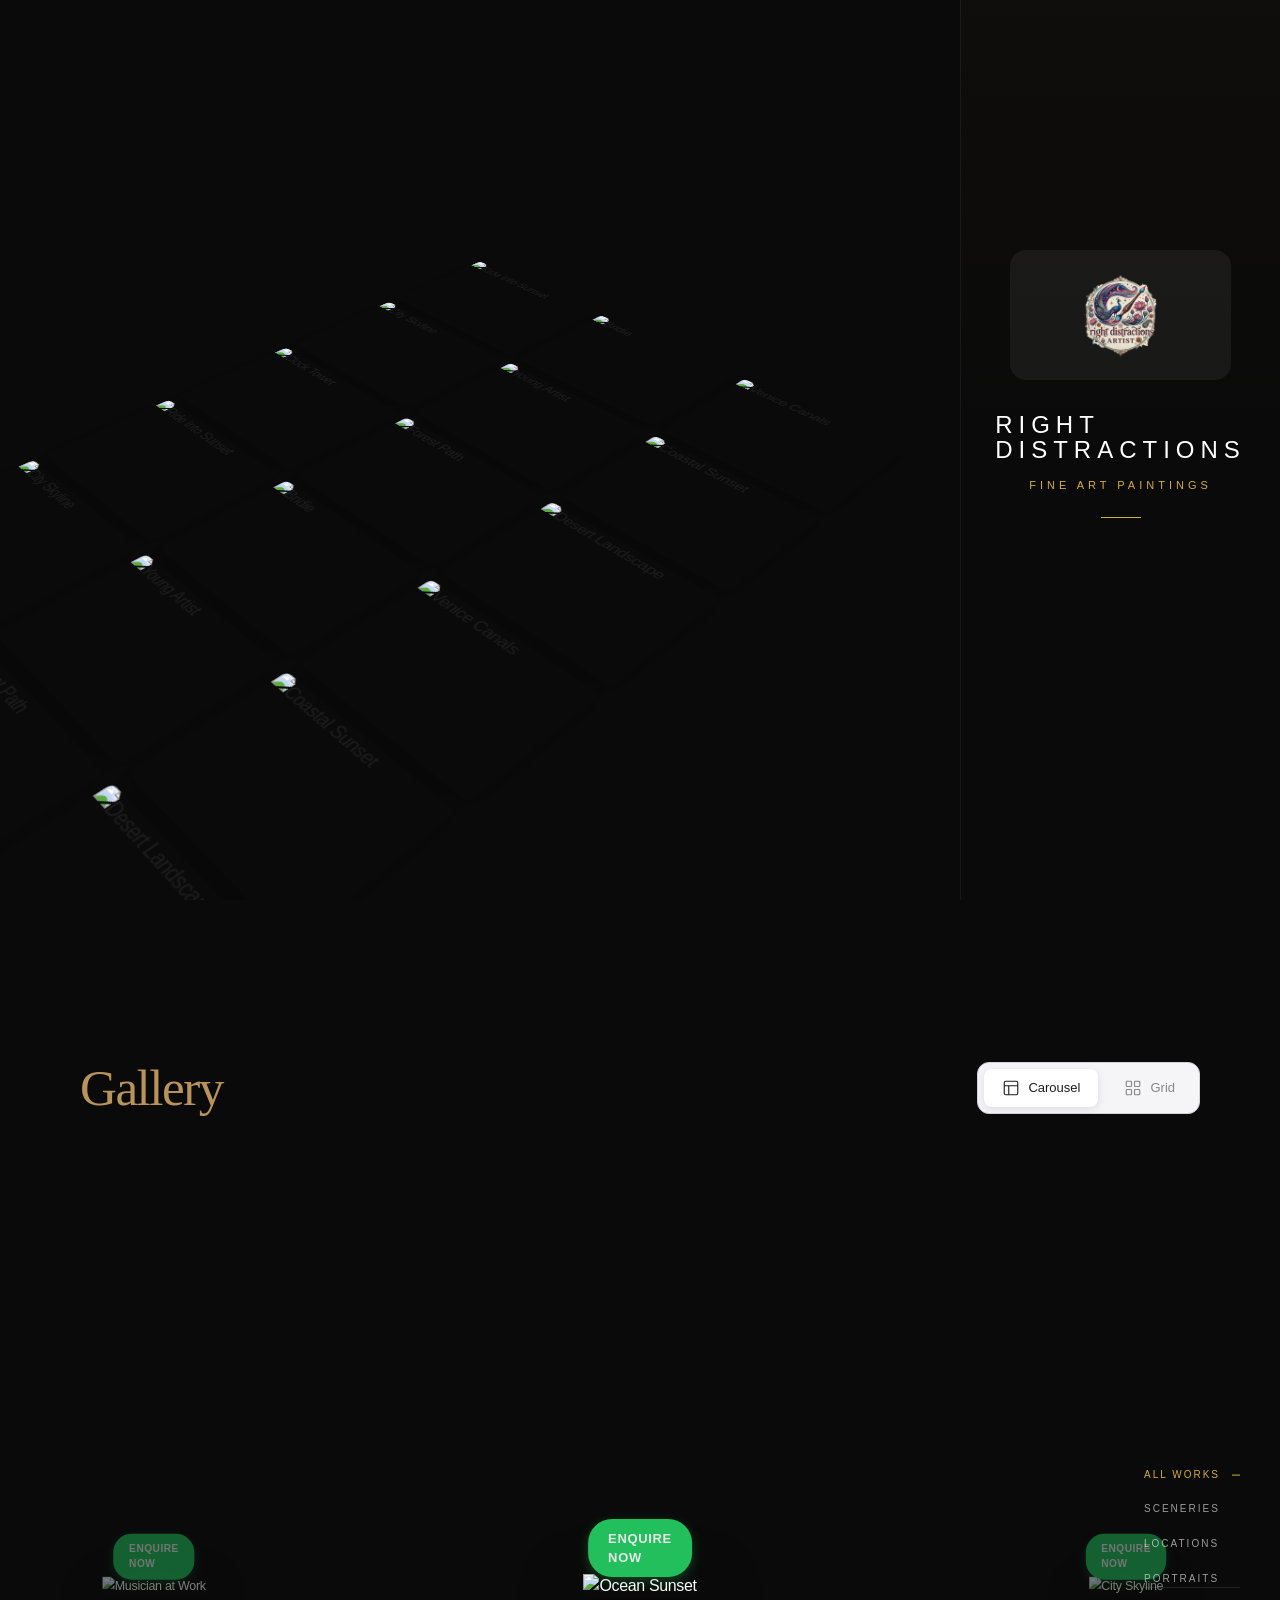
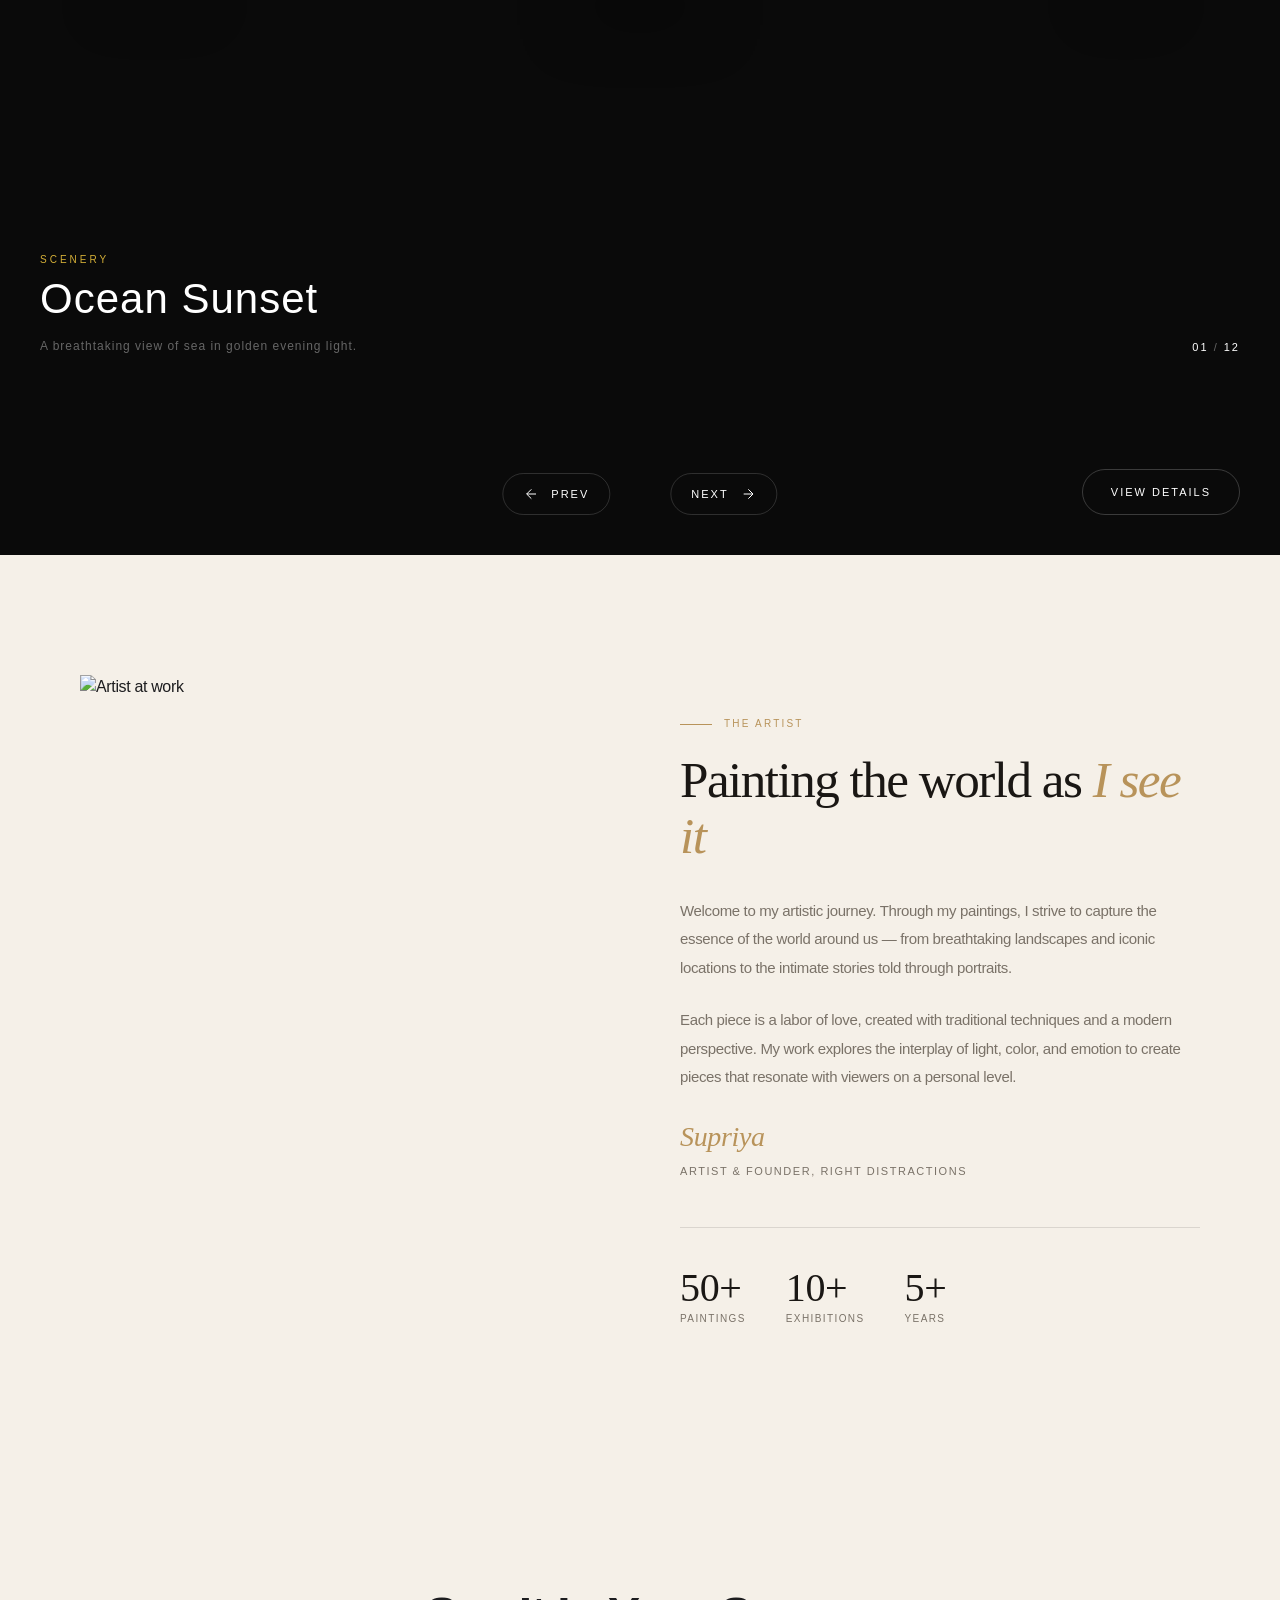
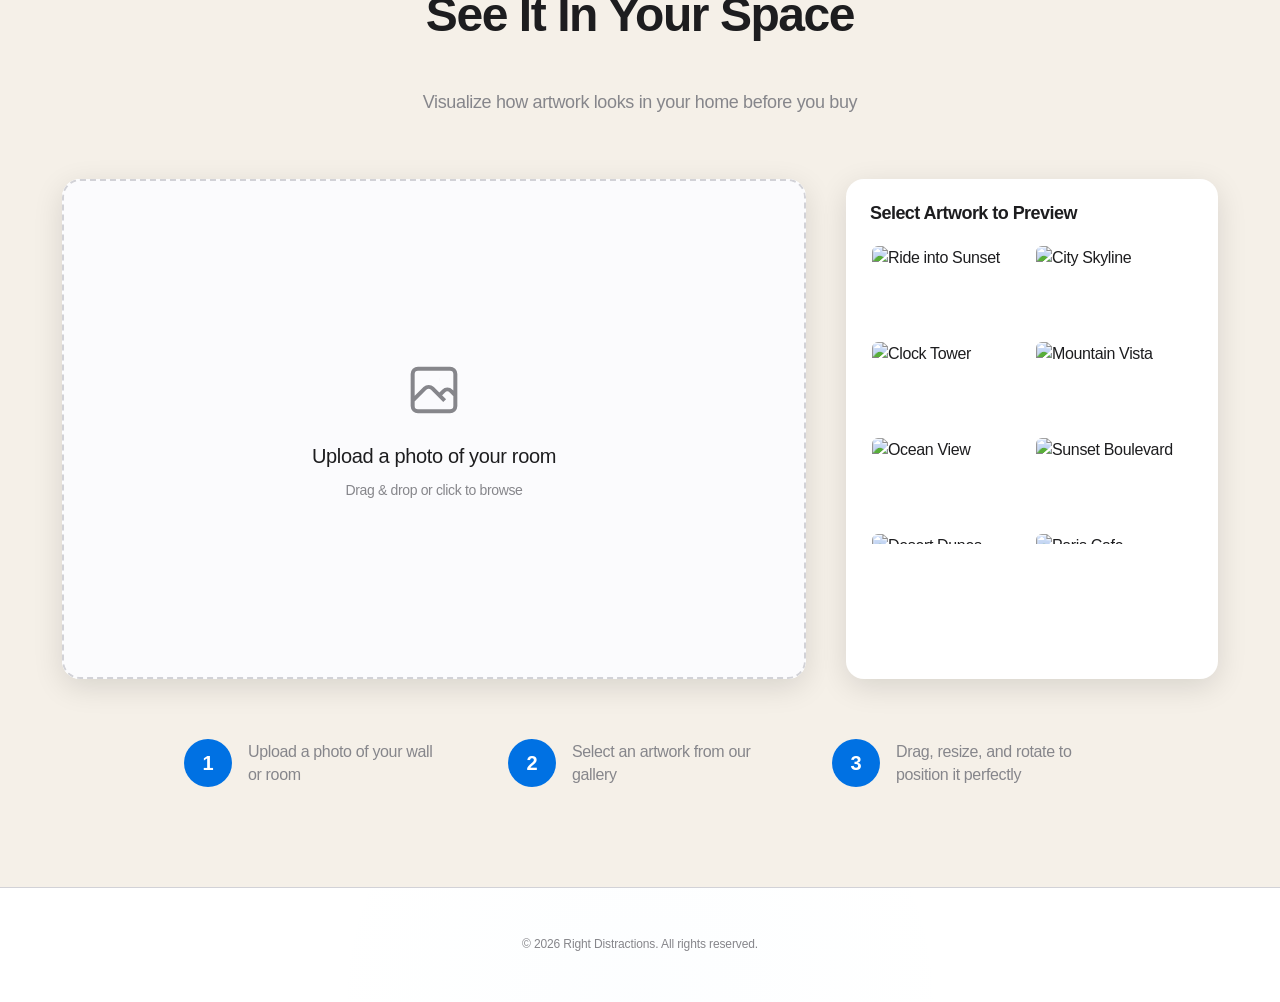
==== commit 3a76ba8c: "enquire now button added" ====
--- a/index.html
+++ b/index.html
@@ -1719,6 +1719,9 @@
                 return `
                     <div class="slide ${positionClass}" data-index="${index}" onclick="window.handleSlideClick(${index})">
                         <img class="slide-image" src="${item.image}" alt="${item.title}" loading="${index < 3 ? 'eager' : 'lazy'}">
+                        <a href="https://wa.me/?text=Hi, I'm interested in the artwork '${encodeURIComponent(item.title)}'. Can you provide more details?" target="_blank" class="enquire-btn" onclick="event.stopPropagation()">
+                            Enquire Now
+                        </a>
                     </div>
                 `;
             }).join('');
@@ -1879,11 +1882,30 @@
                         <div class="gallery-overlay-text">
                             <span>${item.category}</span>
                             <h3>${item.title}</h3>
+                            <a href="https://wa.me/?text=Hi, I'm interested in the artwork '${encodeURIComponent(item.title)}'. Can you provide more details?" target="_blank" class="enquire-btn">
+                                Enquire Now
+                            </a>
                         </div>
                     </div>
                 </div>
             `).join('');
-            
+
+            // Add click handlers to toggle overlay
+            gridGallery.querySelectorAll('.gallery-item').forEach(item => {
+                item.addEventListener('click', (e) => {
+                    // Don't toggle if clicking the enquire button
+                    if (e.target.closest('.enquire-btn')) return;
+
+                    // Remove active from all other items
+                    gridGallery.querySelectorAll('.gallery-item').forEach(other => {
+                        if (other !== item) other.classList.remove('active');
+                    });
+
+                    // Toggle active on clicked item
+                    item.classList.toggle('active');
+                });
+            });
+
             updateGridPagination();
         }
 
@@ -2202,7 +2224,6 @@
             <path d="M18 15l-6-6-6 6"/>
         </svg>
     </button>
-    
 </body>
 </html>
 
--- a/styles.css
+++ b/styles.css
@@ -3326,12 +3326,13 @@
     height: 280px !important;
     min-height: 280px !important;
     max-height: 280px !important;
-    overflow: hidden;
     position: relative;
     border-radius: var(--radius-medium);
     background: var(--bg-primary);
     border: 1px solid var(--border-color);
     box-shadow: var(--shadow-light);
+    cursor: pointer;
+    overflow: hidden;
 }
 
 .grid-view .gallery-item img {
@@ -3344,20 +3345,24 @@
 .grid-view .gallery-overlay {
     position: absolute;
     inset: 0;
-    background: linear-gradient(to top, rgba(0,0,0,0.8) 0%, transparent 50%);
+    background: linear-gradient(to top, rgba(0,0,0,0.85) 0%, rgba(0,0,0,0.4) 50%, transparent 100%);
     opacity: 0;
     transition: opacity 0.3s ease;
     display: flex;
     align-items: flex-end;
     padding: 20px;
-}
-
-.grid-view .gallery-item:hover .gallery-overlay {
+    z-index: 5;
+    pointer-events: none;
+}
+
+.grid-view .gallery-item:hover .gallery-overlay,
+.grid-view .gallery-item.active .gallery-overlay {
     opacity: 1;
 }
 
 .grid-view .gallery-overlay-text {
     color: white;
+    pointer-events: auto;
 }
 
 .grid-view .gallery-overlay-text span {
@@ -3526,3 +3531,60 @@
         font-size: 32px;
     }
 }
+
+/* Enquire Now Button */
+.enquire-btn {
+    display: inline-block;
+    background: #25D366;
+    color: white;
+    padding: 10px 20px;
+    border-radius: 24px;
+    font-size: 13px;
+    font-weight: 600;
+    text-decoration: none;
+    text-transform: uppercase;
+    letter-spacing: 0.05em;
+    margin-top: 12px;
+    transition: all 0.3s ease;
+    box-shadow: 0 4px 12px rgba(37, 211, 102, 0.3);
+}
+
+.enquire-btn:hover {
+    background: #128C7E;
+    transform: translateY(-2px);
+    box-shadow: 0 6px 20px rgba(37, 211, 102, 0.4);
+}
+
+/* Carousel slide enquire button */
+.slide .enquire-btn {
+    position: absolute;
+    bottom: 20px;
+    left: 50%;
+    transform: translateX(-50%);
+    z-index: 10;
+    background: #25D366;
+    color: white;
+    opacity: 0.9;
+}
+
+.slide .enquire-btn:hover {
+    opacity: 1;
+    transform: translateX(-50%) translateY(-2px);
+}
+
+/* Grid view enquire button */
+.grid-view .enquire-btn {
+    pointer-events: auto;
+    position: relative;
+    z-index: 10;
+    display: inline-block;
+}
+
+.grid-view .gallery-item.active .enquire-btn {
+    animation: btn-pop 0.3s ease;
+}
+
+@keyframes btn-pop {
+    0% { transform: scale(0.8); opacity: 0; }
+    100% { transform: scale(1); opacity: 1; }
+}
--- a/styles.css
+++ b/styles.css
@@ -3326,12 +3326,13 @@
     height: 280px !important;
     min-height: 280px !important;
     max-height: 280px !important;
-    overflow: hidden;
     position: relative;
     border-radius: var(--radius-medium);
     background: var(--bg-primary);
     border: 1px solid var(--border-color);
     box-shadow: var(--shadow-light);
+    cursor: pointer;
+    overflow: hidden;
 }
 
 .grid-view .gallery-item img {
@@ -3344,20 +3345,24 @@
 .grid-view .gallery-overlay {
     position: absolute;
     inset: 0;
-    background: linear-gradient(to top, rgba(0,0,0,0.8) 0%, transparent 50%);
+    background: linear-gradient(to top, rgba(0,0,0,0.85) 0%, rgba(0,0,0,0.4) 50%, transparent 100%);
     opacity: 0;
     transition: opacity 0.3s ease;
     display: flex;
     align-items: flex-end;
     padding: 20px;
-}
-
-.grid-view .gallery-item:hover .gallery-overlay {
+    z-index: 5;
+    pointer-events: none;
+}
+
+.grid-view .gallery-item:hover .gallery-overlay,
+.grid-view .gallery-item.active .gallery-overlay {
     opacity: 1;
 }
 
 .grid-view .gallery-overlay-text {
     color: white;
+    pointer-events: auto;
 }
 
 .grid-view .gallery-overlay-text span {
@@ -3526,3 +3531,60 @@
         font-size: 32px;
     }
 }
+
+/* Enquire Now Button */
+.enquire-btn {
+    display: inline-block;
+    background: #25D366;
+    color: white;
+    padding: 10px 20px;
+    border-radius: 24px;
+    font-size: 13px;
+    font-weight: 600;
+    text-decoration: none;
+    text-transform: uppercase;
+    letter-spacing: 0.05em;
+    margin-top: 12px;
+    transition: all 0.3s ease;
+    box-shadow: 0 4px 12px rgba(37, 211, 102, 0.3);
+}
+
+.enquire-btn:hover {
+    background: #128C7E;
+    transform: translateY(-2px);
+    box-shadow: 0 6px 20px rgba(37, 211, 102, 0.4);
+}
+
+/* Carousel slide enquire button */
+.slide .enquire-btn {
+    position: absolute;
+    bottom: 20px;
+    left: 50%;
+    transform: translateX(-50%);
+    z-index: 10;
+    background: #25D366;
+    color: white;
+    opacity: 0.9;
+}
+
+.slide .enquire-btn:hover {
+    opacity: 1;
+    transform: translateX(-50%) translateY(-2px);
+}
+
+/* Grid view enquire button */
+.grid-view .enquire-btn {
+    pointer-events: auto;
+    position: relative;
+    z-index: 10;
+    display: inline-block;
+}
+
+.grid-view .gallery-item.active .enquire-btn {
+    animation: btn-pop 0.3s ease;
+}
+
+@keyframes btn-pop {
+    0% { transform: scale(0.8); opacity: 0; }
+    100% { transform: scale(1); opacity: 1; }
+}
